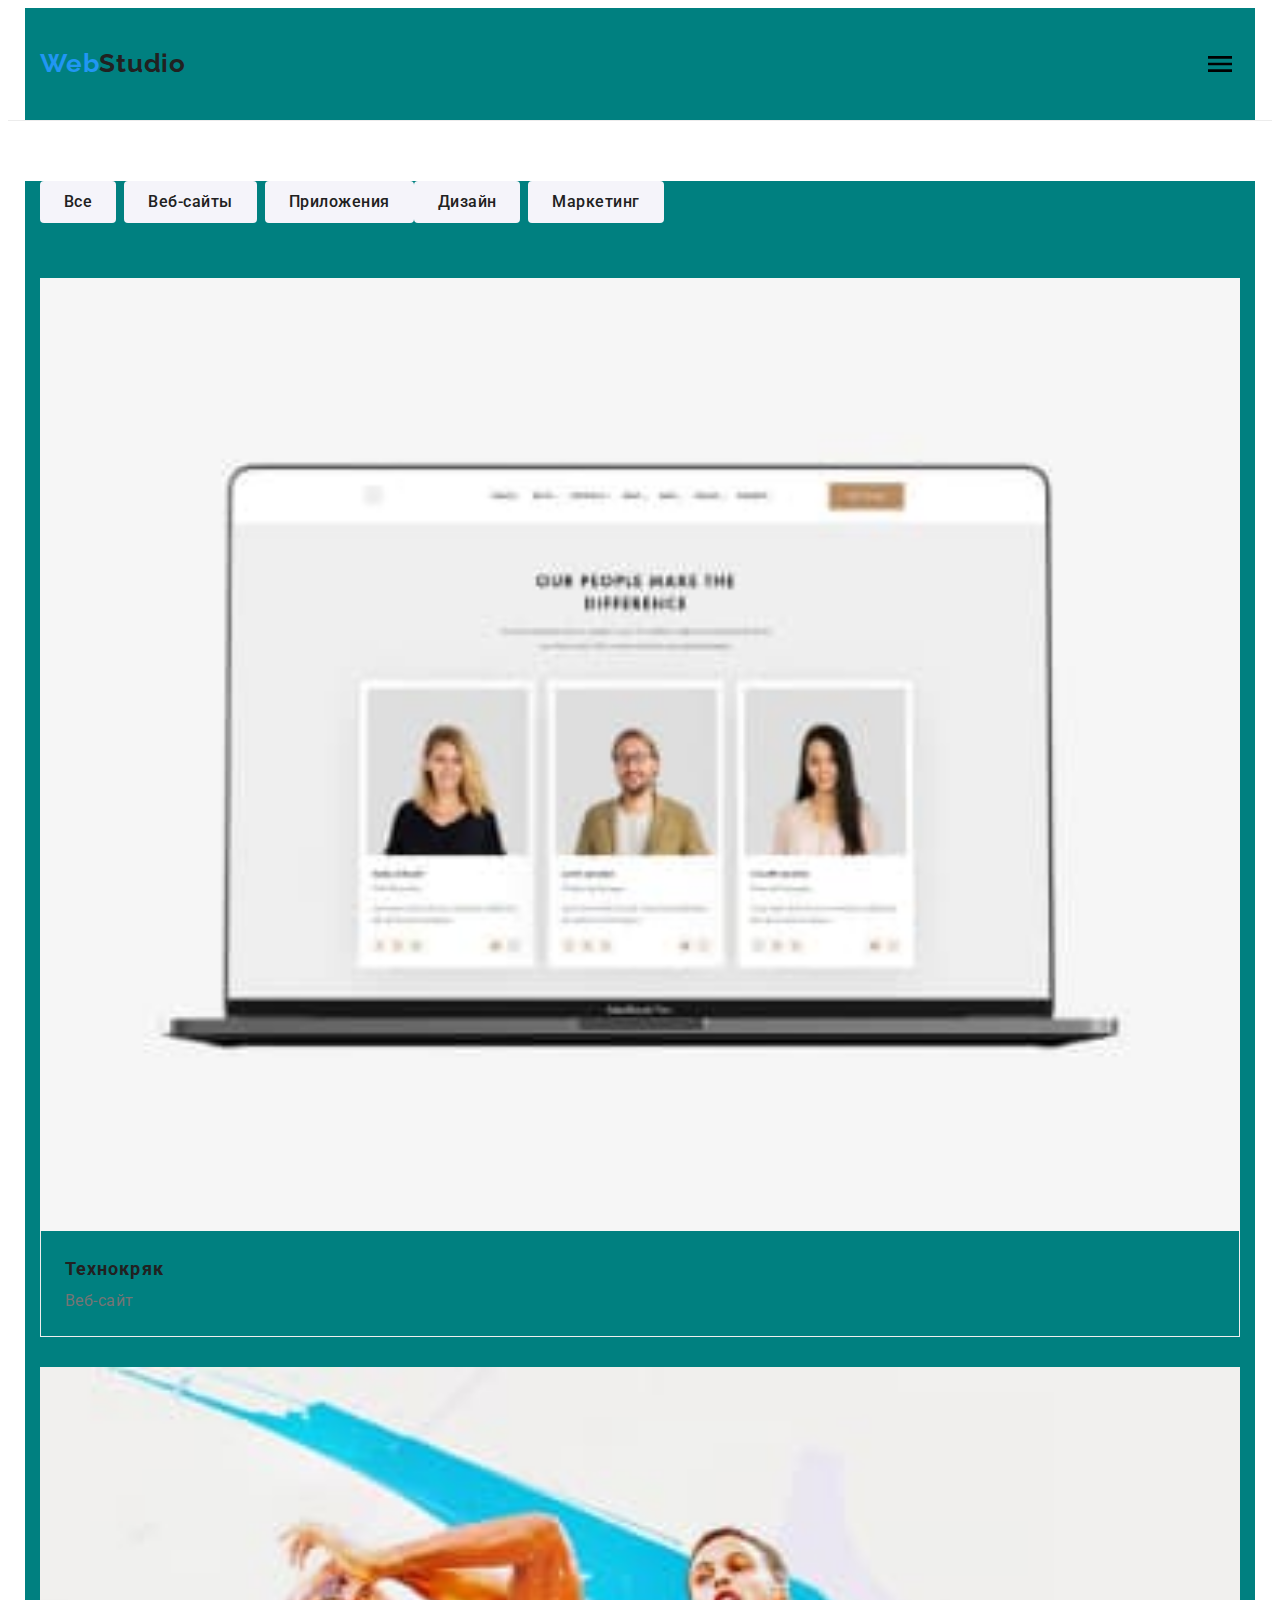
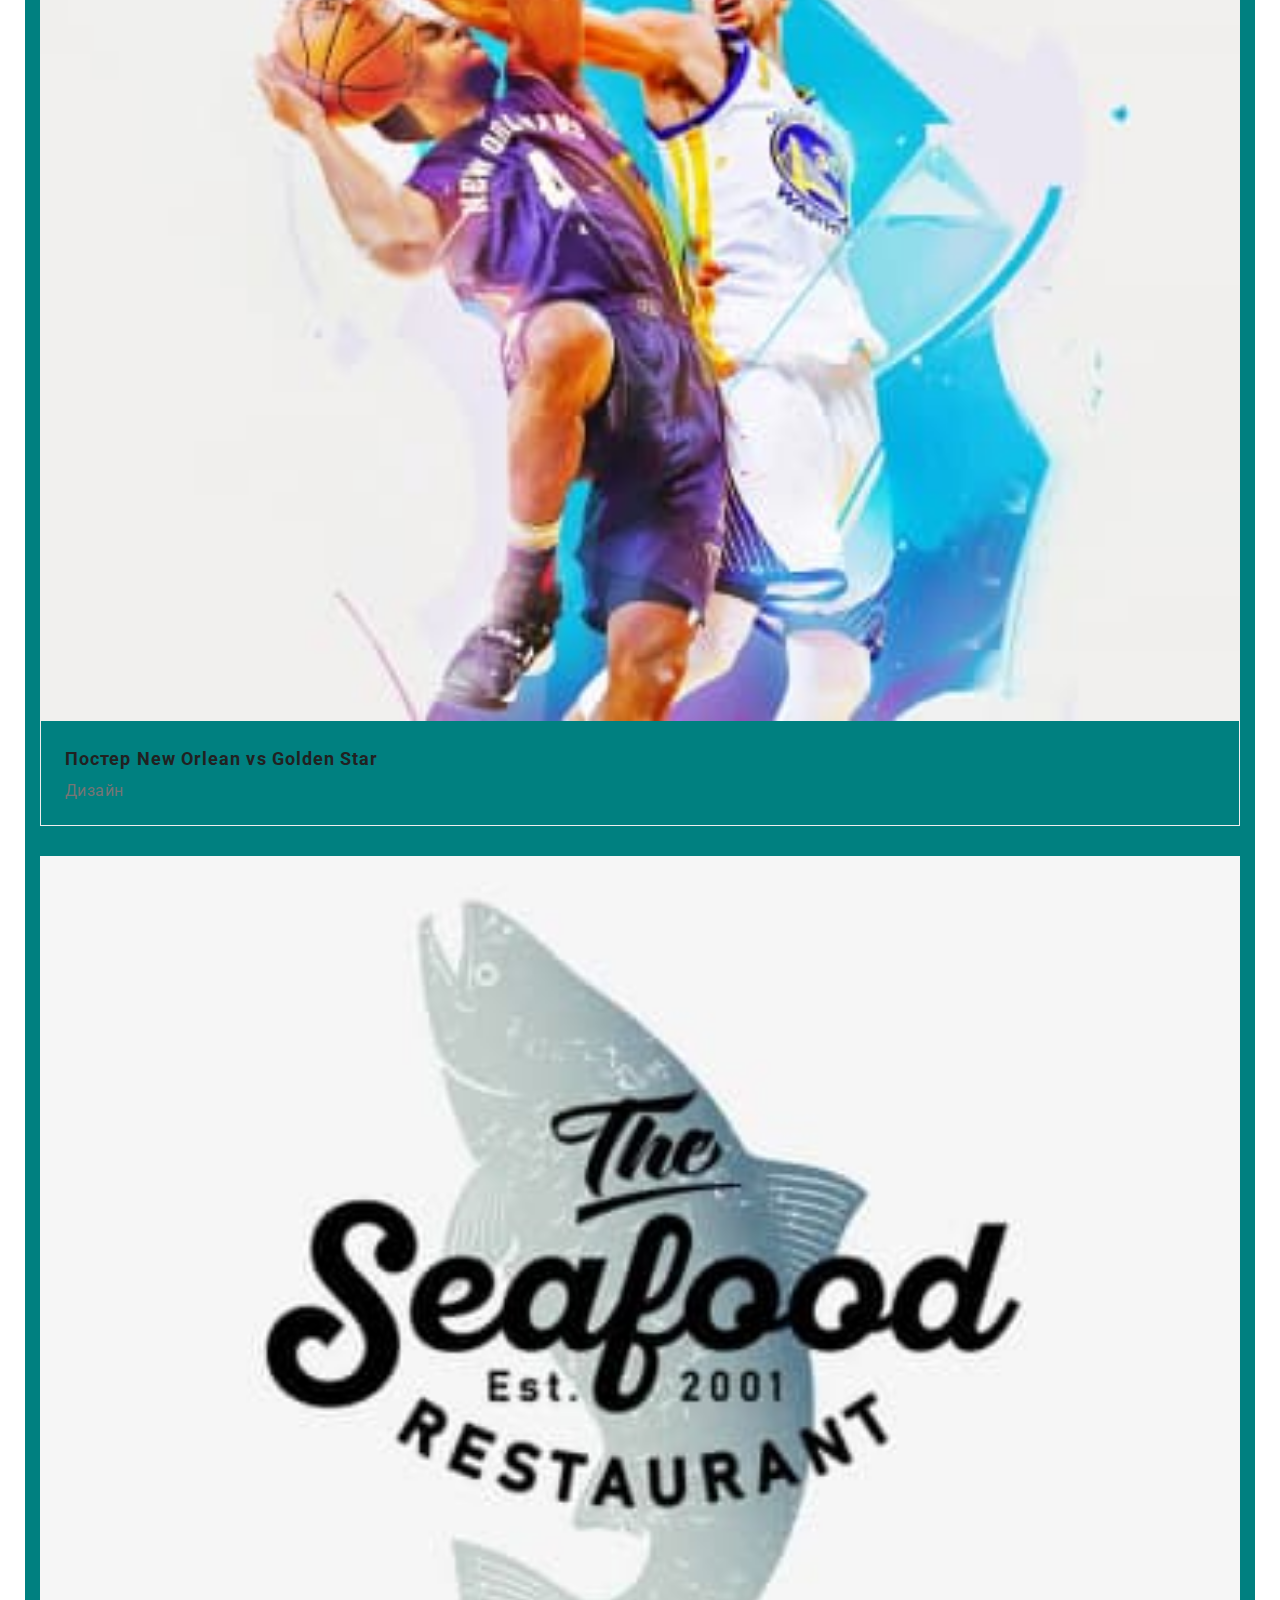
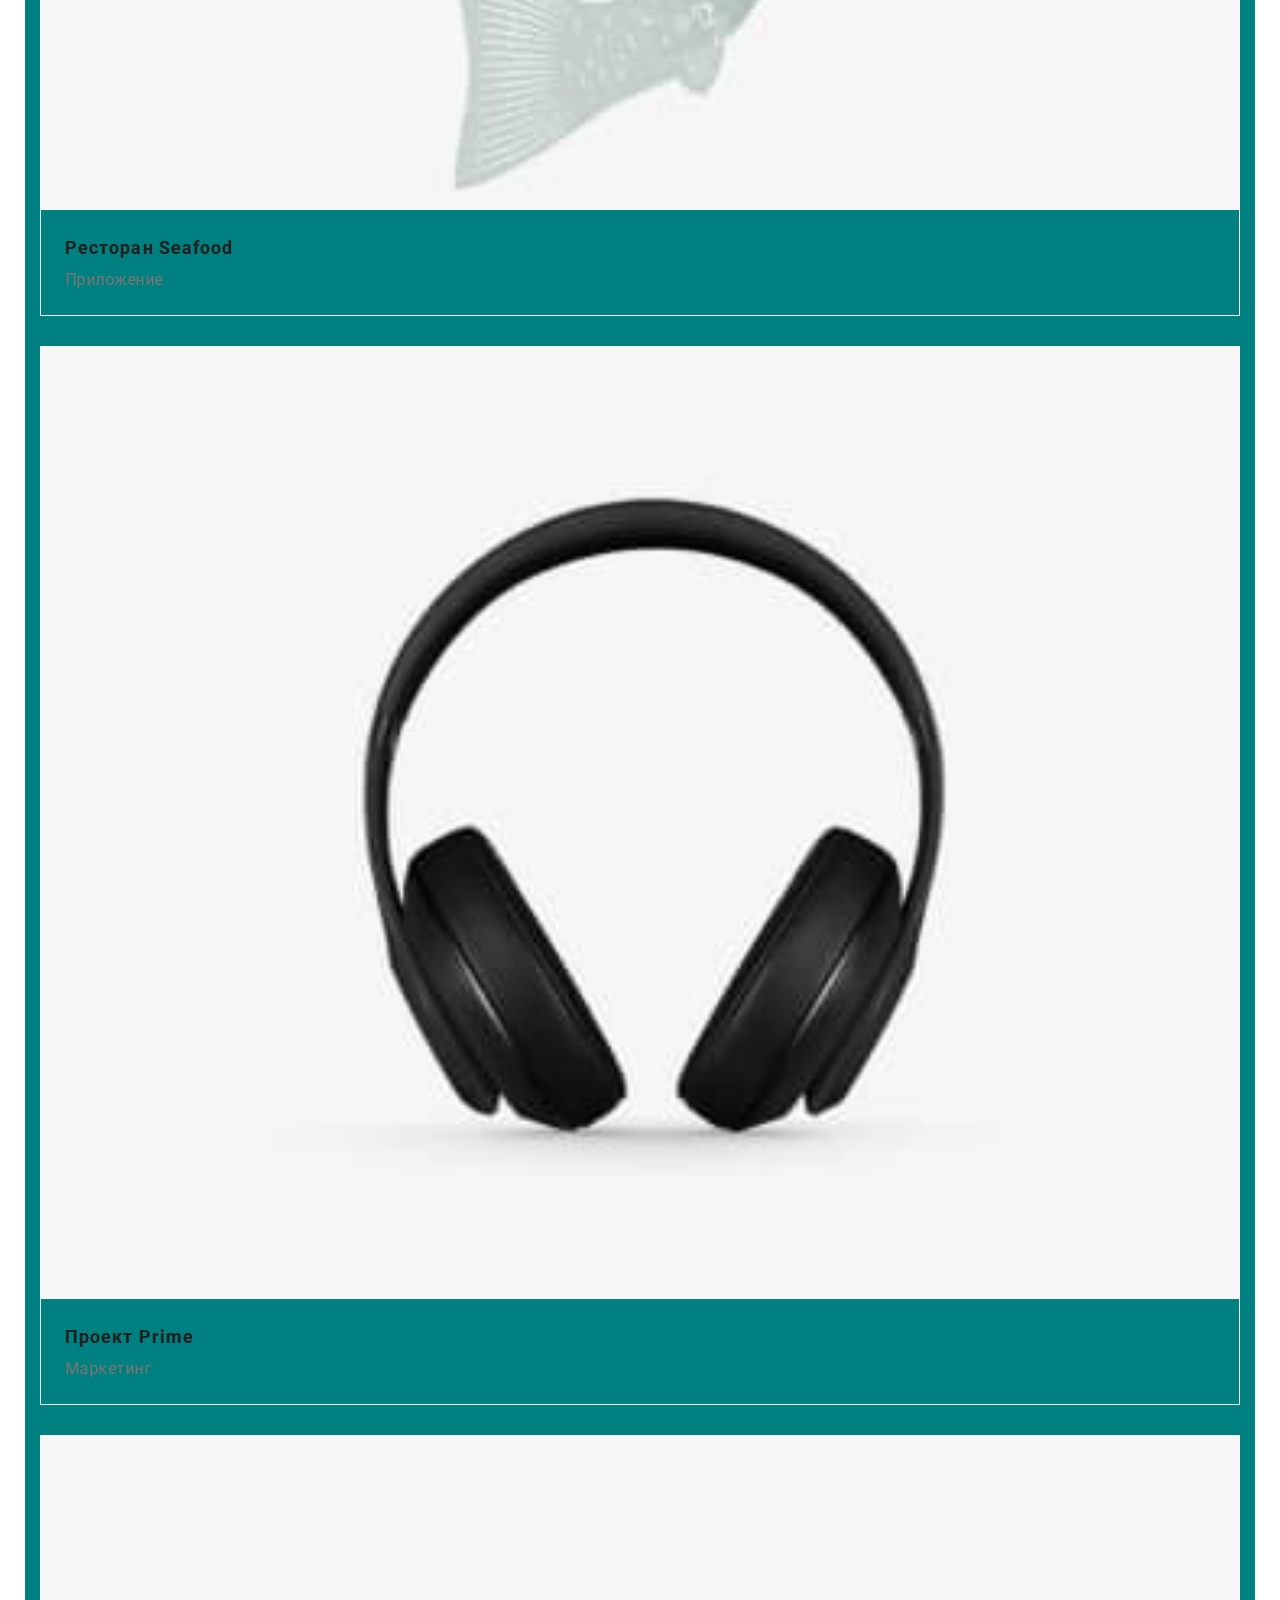
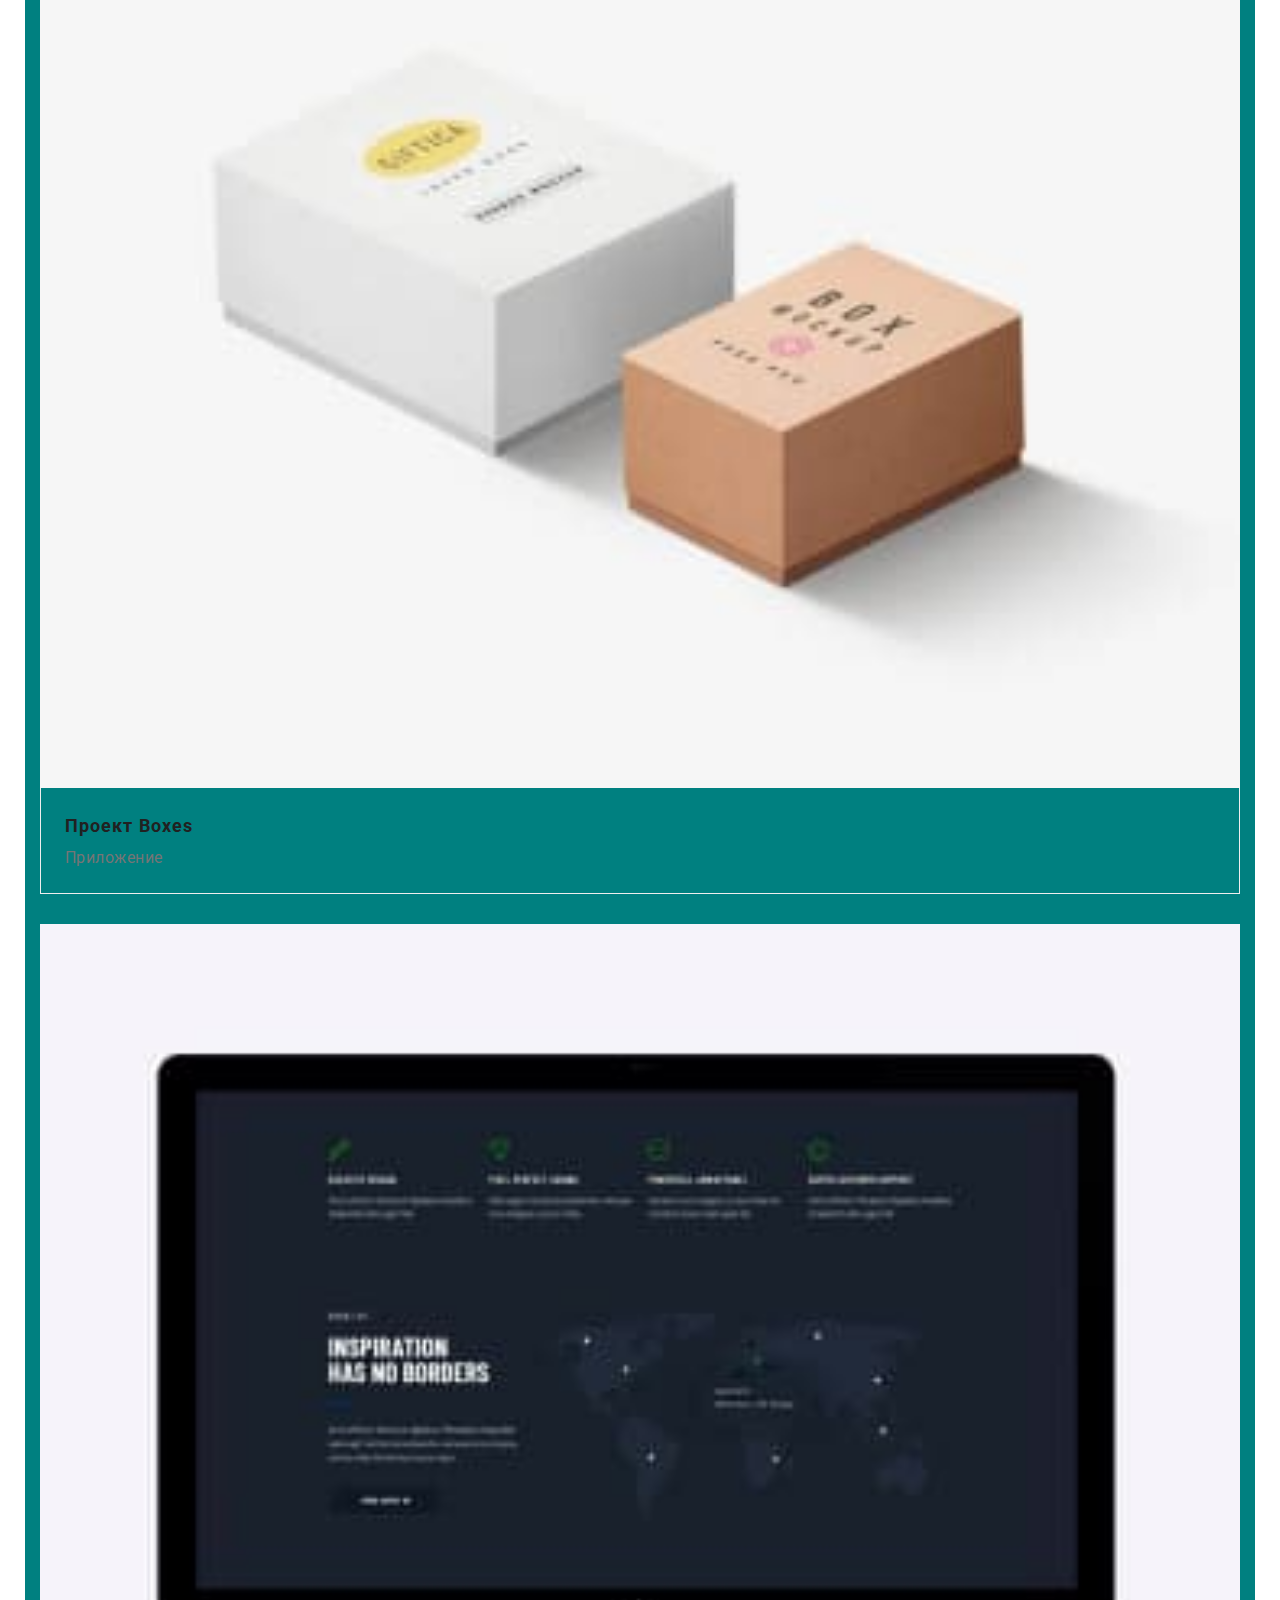
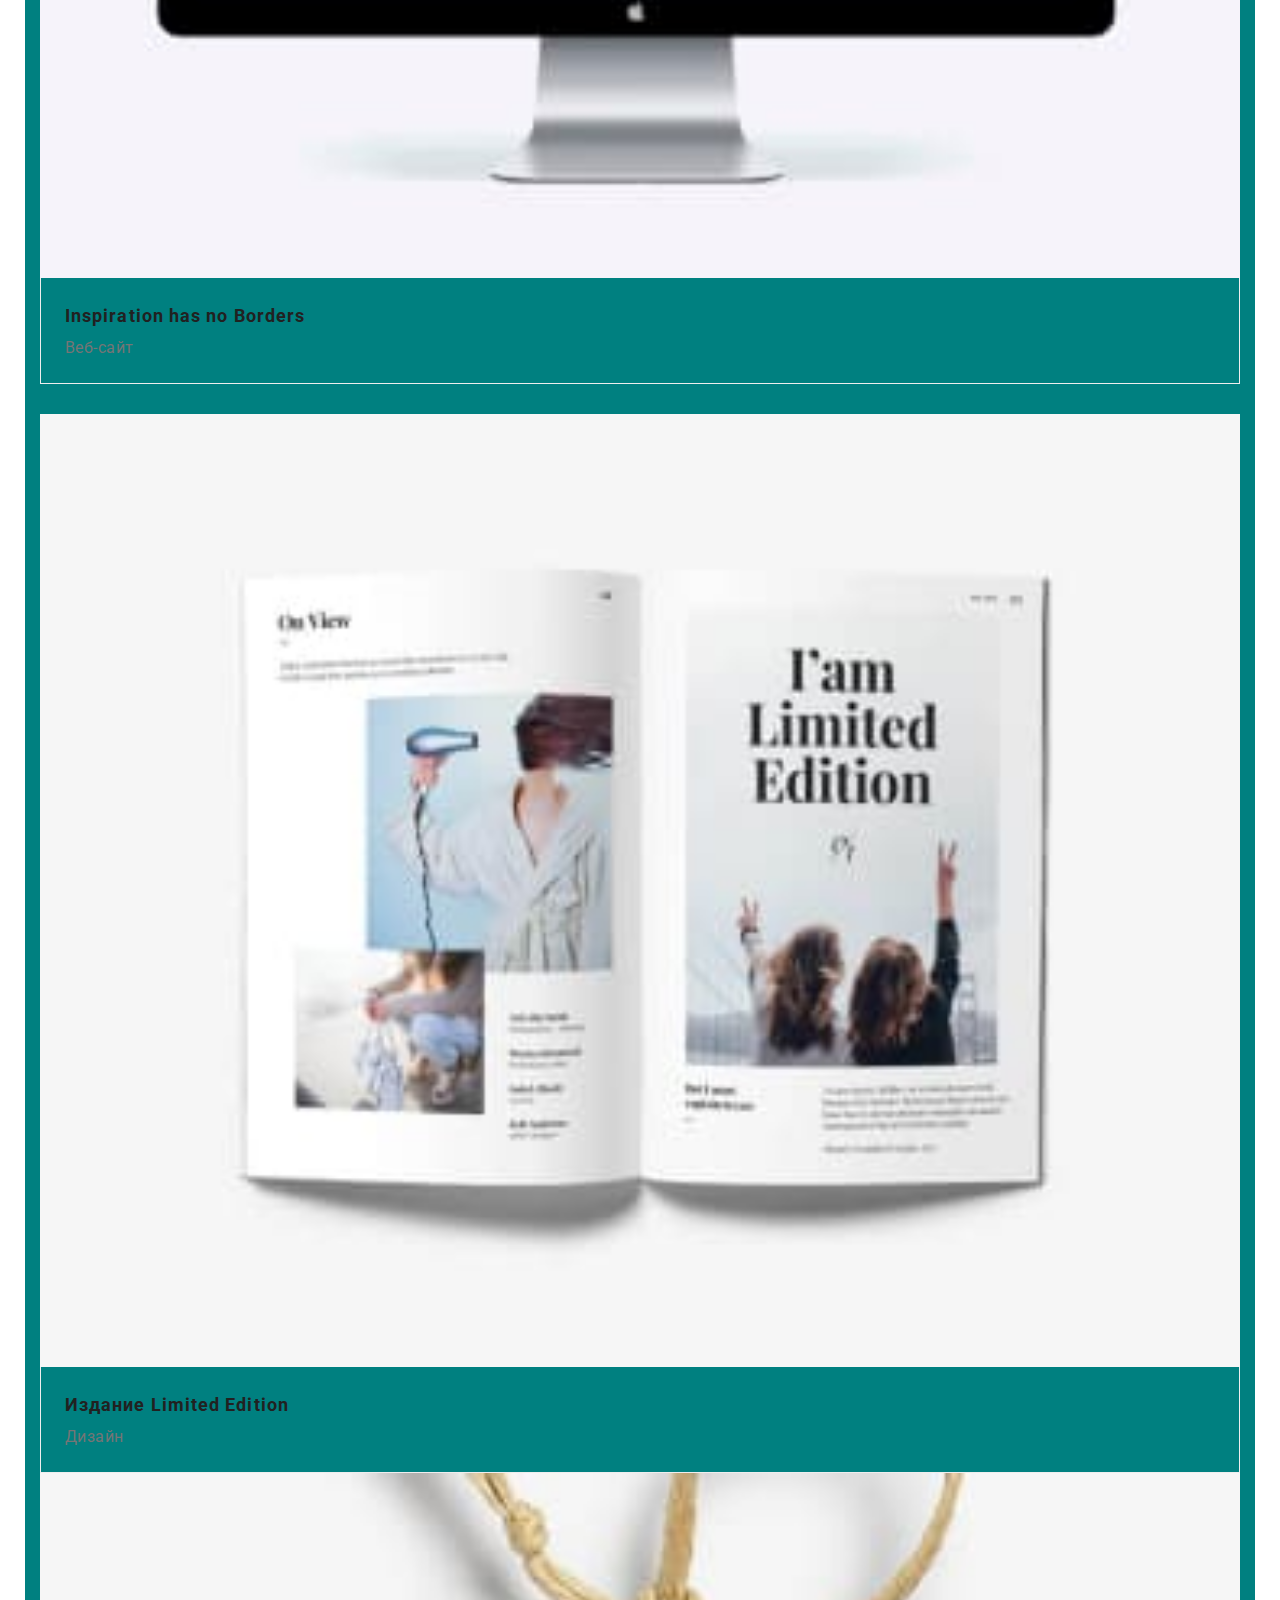
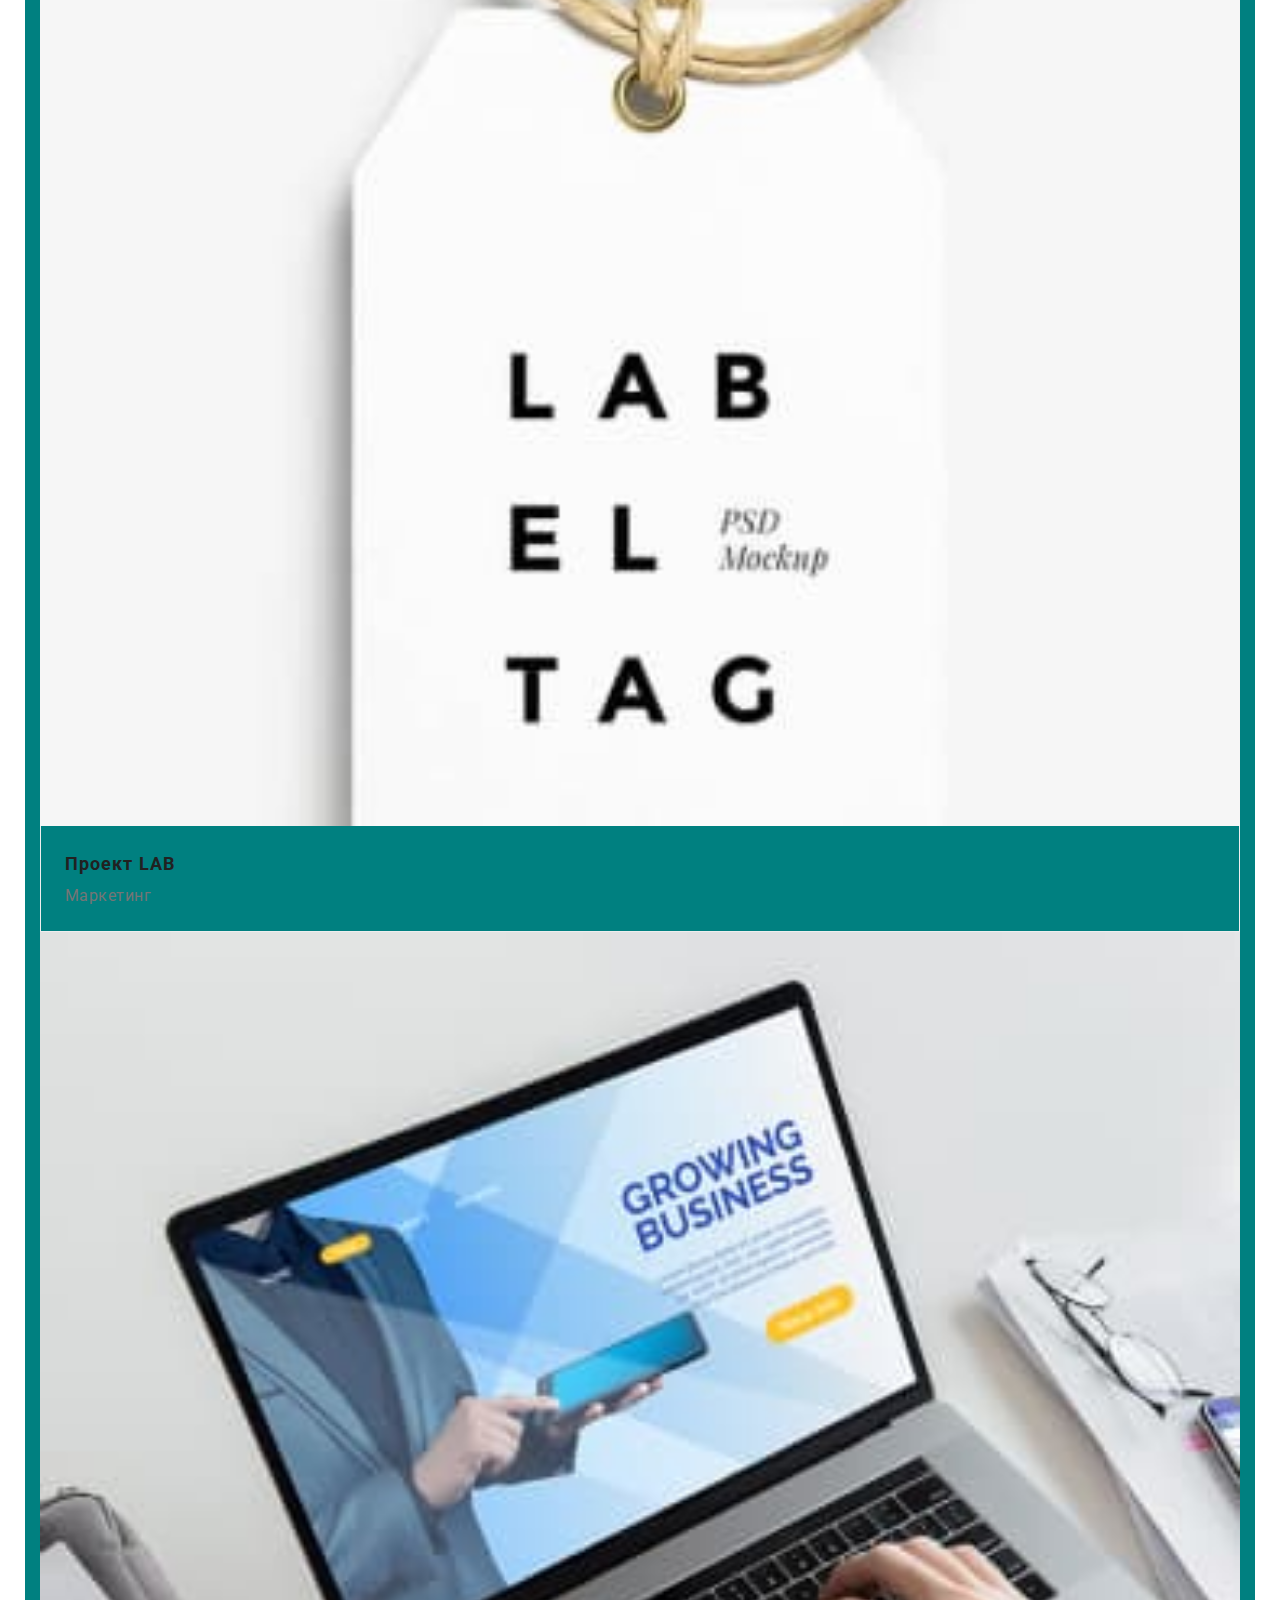
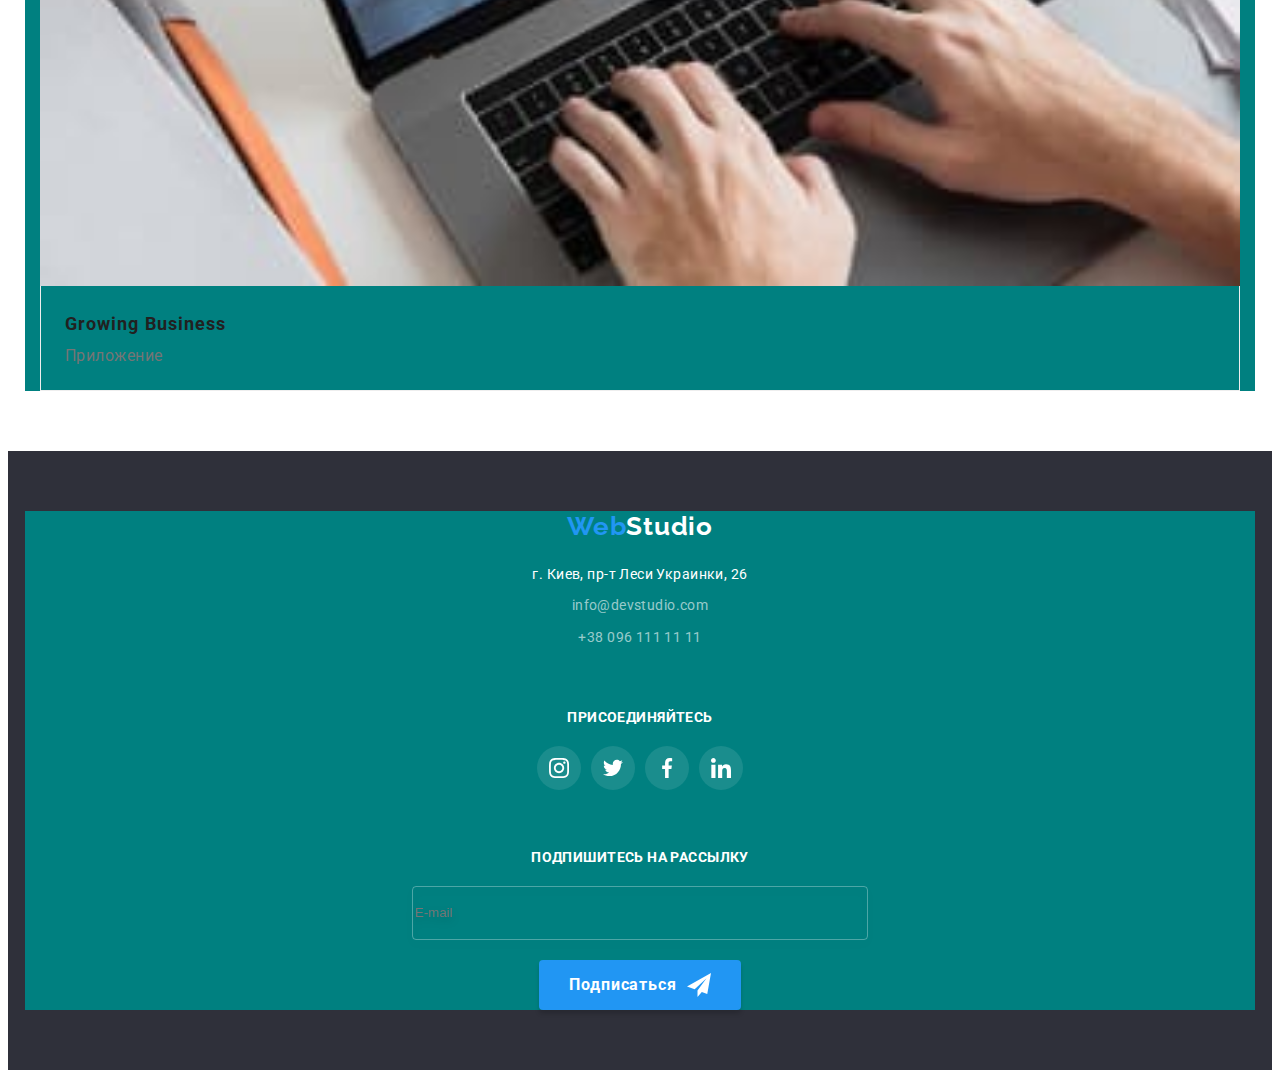
==== portfolio.html @ 85cd60fe "Добавляет поправки к мобильной версии" ====
<!DOCTYPE html>
<html lang="ru">
  <head>
    <meta charset="UTF-8" />
    <meta http-equiv="X-UA-Compatible" content="IE=edge" />
    <meta name="viewport" content="width=device-width, initial-scale=1.0" />
    <title>Портфолио</title>

    <link
      rel="stylesheet"
      href="https://cdnjs.cloudflare.com/ajax/libs/modern-normalize/1.1.0/modern-normalize.min.css"
      integrity="sha512-wpPYUAdjBVSE4KJnH1VR1HeZfpl1ub8YT/NKx4PuQ5NmX2tKuGu6U/JRp5y+Y8XG2tV+wKQpNHVUX03MfMFn9Q=="
      crossorigin="anonymous"
      referrerpolicy="no-referrer"
    />

    <link rel="preconnect" href="https://fonts.googleapis.com" />
    <link rel="preconnect" href="https://fonts.gstatic.com" crossorigin />
    <link
      href="https://fonts.googleapis.com/css2?family=Raleway:wght@700&family=Roboto:wght@400;500;700;900&display=swap"
      rel="stylesheet"
    />

    

    <link rel="stylesheet" href="./css/main.min.css" />
    
  </head>

  <body>
    <!--Шапка страницы-->

    <header class="header">
      <div class="container header__container">
            <a href="" class="logo logo--black"><span class="logo--accent">Web</span>Studio</a>
            <!--Навигация на другие страницы -->
            
            
            <button class="navigation__menu-button" type="button" aria-label="Кнопка меню" aria-expanded="false" data-menu-button>
            
              <svg class="navigation__menu-button-icon" width="24" height="16">
            
                <use class="navigation__icon-cross" href="./images/icon.svg.svg#icon-cross"></use>
                <use class="navigation__icon-menu" href="./images/icon.svg.svg#icon-menu"></use>
              </svg>
            </button>
            
            <div class="mobile-overlay" data-menu>
              <div class="mobile-menu">
                <nav class="mobile-menu__navigation">
            
                  <ul class="site-nav list">
                    <li class="site-nav site-nav__item">
                      <a href="./index.html" class="site-nav__link link %current">Студия</a>
                    </li>
                    <li class="site-nav site-nav__item">
                      <a href="./portfolio.html" class="site-nav__link link">Портфолио</a>
                    </li>
                    <li class="site-nav site-nav__item">
                      <a href="" class="site-nav__link link">Контакты</a>
                    </li>
                  </ul>
            
                </nav>
            
                <div class="mobile-menu__contacts">
                  <ul class="contact-info list">
                    
                    <li class="contact-info__item  contact-info__item--tel">
                      <a href="tel:+380961111111" class="contact-info__link"><svg class="contact-info__icon--tel" width="10"
                          height="16">
                          <use href="./images/icon.svg.svg#icon-smartphone-icon"></use>
                        </svg>+38 096 111 11 11</a>
                    </li>

                    <li class="contact-info__item contact-info__item--mail">
                      <a href="mailto:info@devstudio.com" class="contact-info__link">
                    
                        <svg class="contact-info__icon--mail" width="16" height="12">
                          <use href="./images/icon.svg.svg#icon-envelope-icon"></use>
                        </svg>info@devstudio.com</a>
                    </li>
                    
                  </ul>
                </div>
            
                <div class="mobile-menu__socials">
            
                  <table class="mobile-menu__socials-table">
            
                    <tr class="mobile-menu__socials-table-row">
                      <td class="mobile-menu__socials-table-data"> <a class="mobile-menu__socials-link link" href="" target="_blank"
                          rel="noopener noreferrer">Instagram</a></td>
                      <td class="mobile-menu__socials-table-data"> <a class="mobile-menu__socials-link link" href="" target="_blank"
                          rel="noopener noreferrer">Twitter</a></td>
                      <td class="mobile-menu__socials-table-data"> <a class="mobile-menu__socials-link link" href="" target="_blank"
                          rel="noopener noreferrer">Facebook</a></td>
                      <td class="mobile-menu__socials-table-data"> <a class="mobile-menu__socials-link link" href="" target="_blank"
                          rel="noopener noreferrer">LinkedIn</a></td>
                    </tr>
            
                  </table>
            
            
                </div>
            
              </div>
            </div>

        <!-- <nav class="navigation">
          <a href="" class="logo logo--black"
            ><span class="logo--accent">Web</span>Studio</a
          >
          <!--Навигация на другие страницы -->

          <!-- <ul class="site-nav list">
            <li class="site-nav site-nav__item">
              <a href="./index.html" class="site-nav__link link">Студия</a>
            </li>
            <li class="site-nav site-nav__item">
              <a href="./portfolio.html" class="site-nav__link link current"
                >Портфолио</a
              >
            </li>
            <li class="site-nav site-nav__item">
              <a href="" class="site-nav__link link">Контакты</a>
            </li>
          </ul>
        </nav>

        <div class="contacts">
          <ul class="contact-info list">
            <li class="contact-info__item">
              <a href="mailto:info@devstudio.com" class="contact-info__link"
                ><svg class="contact-info__icon--mail" width="16" height="12">
                  <use
                    href="./images/icon.svg.svg#icon-envelope-icon"
                  ></use></svg
                >info@devstudio.com</a
              >
            </li> -->

            <!-- <li class="contact-info__item">
              <a href="tel:+380961111111" class="contact-info__link"
                ><svg class="contact-info__icon--tel" width="10" height="16">
                  <use
                    href="./images/icon.svg.svg#icon-smartphone-icon"
                  ></use></svg
                >+38 096 111 11 11</a
              >
            </li>
          </ul>
        </div> --> 

      </div>
    </header>

    <!--Уникальный контент страницы-->
    <main class="main">
      <!--Фильтр секции-->

      <section class="section">
        <div class="portfolio__container container">
          <ul class="page-filter list">
            <li class="page-filter__item">
              <button type="button" class="page-filter__button">Все</button>
            </li>
            <li class="page-filter__item">
              <button type="button" class="page-filter__button">
                Веб-сайты
              </button>
            </li>
            <li class="page-filter__item">
              <button type="button" class="page-filter__button">
                Приложения
              </button>
            </li>
            <li class="page-filter__item">
              <button type="button" class="page-filter__button">Дизайн</button>
            </li>
            <li class="page-filter__item">
              <button type="button" class="page-filter__button">
                Маркетинг
              </button>
            </li>
          </ul>

          <!--Заголовок первого уровня будет скрытым и не будет отображаться на странице-->

          <h1 class="hidden">Портфолио работ</h1>

          <ul class="portfolio-project list">
            <li class="portfolio-project__item line">
              <a class="portfolio-project__link">
                <div class="portfolio-project__wrap">
                  <img
                    class="portfolio-project__image"
                    src="./images/laptop-screen.jpg"
                    alt="Фотографии сотрудников крмпании на экране ноутбука."
                    width="370"
                  />

                  <p class="portfolio-project__toptext">
                    Технокряк это современная площадка распространения
                    коронавируса. Компании используют эту платформу для
                    цифрового шпионажа и атак на защищённые сервера конкурентов.
                  </p>
                </div>

                <div class="portfolio-project__description">
                  <h2 class="portfolio-project__title">Технокряк</h2>

                  <p class="portfolio-project__type">Веб-сайт</p>
                </div>
              </a>
            </li>

            <li class="portfolio-project__item">
              <a class="portfolio-project__link">
                <div class="portfolio-project__wrap">
                  <img
                    class="portfolio-project__image"
                    src="./images/basketball-players.jpg"
                    alt="Два парня играют в баскетболл."
                    width="370"
                  />

                  <p class="portfolio-project__toptext">
                    Технокряк это современная площадка распространения
                    коронавируса. Компании используют эту платформу для
                    цифрового шпионажа и атак на защищённые сервера конкурентов.
                  </p>
                </div>

                <div class="portfolio-project__description">
                  <h2 class="portfolio-project__title">
                    Постер New Orlean vs Golden Star
                  </h2>

                  <p class="portfolio-project__type">Дизайн</p>
                </div></a
              >
            </li>

            <li class="portfolio-project__item">
              <a class="portfolio-project__link">
                <div class="portfolio-project__wrap">
                  <img
                    class="portfolio-project__image"
                    src="./images/seafood-label.jpg"
                    alt="Лэйбл ресторана Seafood. "
                    width="370"
                  />

                  <p class="portfolio-project__toptext">
                    Технокряк это современная площадка распространения
                    коронавируса. Компании используют эту платформу для
                    цифрового шпионажа и атак на защищённые сервера конкурентов.
                  </p>
                </div>

                <div class="portfolio-project__description">
                  <h2 class="portfolio-project__title">Ресторан Seafood</h2>

                  <p class="portfolio-project__type">Приложение</p>
                </div>
              </a>
            </li>

            <li class="portfolio-project__item">
              <a class="portfolio-project__link">
                <div class="portfolio-project__wrap">
                  <img
                    class="portfolio-project__image"
                    src="./images/headphones.jpg"
                    alt=" Черные наушники."
                    width="370"
                  />

                  <p class="portfolio-project__toptext">
                    Технокряк это современная площадка распространения
                    коронавируса. Компании используют эту платформу для
                    цифрового шпионажа и атак на защищённые сервера конкурентов.
                  </p>
                </div>

                <div class="portfolio-project__description">
                  <h2 class="portfolio-project__title">Проект Prime</h2>

                  <p class="portfolio-project__type">Маркетинг</p>
                </div>
              </a>
            </li>

            <li class="portfolio-project__item">
              <a class="portfolio-projet__link">
                <div class="portfolio-project__wrap">
                  <img
                    class="portfolio-project__image"
                    src="./images/boxes.jpg"
                    alt="Две маленькие коробки."
                    width="370"
                  />

                  <p class="portfolio-project__toptext">
                    Технокряк это современная площадка распространения
                    коронавируса. Компании используют эту платформу для
                    цифрового шпионажа и атак на защищённые сервера конкурентов.
                  </p>
                </div>

                <div class="portfolio-project__description">
                  <h2 class="portfolio-project__title">Проект Boxes</h2>

                  <p class="portfolio-project__type">Приложение</p>
                </div>
              </a>
            </li>

            <li class="portfolio-project__item">
              <a class="portfolio-project__link">
                <div class="portfolio-project__wrap">
                  <img
                    class="portfolio-project__image"
                    src="./images/computer-screen.jpg"
                    alt="Монитор компьютера."
                    width="370"
                  />

                  <p class="portfolio-project__toptext">
                    Технокряк это современная площадка распространения
                    коронавируса. Компании используют эту платформу для
                    цифрового шпионажа и атак на защищённые сервера конкурентов.
                  </p>
                </div>

                <div class="portfolio-project__description">
                  <h2 class="portfolio-project__title">
                    Inspiration has no Borders
                  </h2>

                  <p class="portfolio-project__type">Веб-сайт</p>
                </div>
              </a>
            </li>

            <li class="portfolio-project__item">
              <a class="portfolio-project__link">
                <div class="portfolio-project__wrap">
                  <img
                    class="portfolio-project__image"
                    src="./images/openmagazine.jpg"
                    alt="Развернутый журнал."
                    width="370"
                  />

                  <p class="portfolio-project__toptext">
                    Технокряк это современная площадка распространения
                    коронавируса. Компании используют эту платформу для
                    цифрового шпионажа и атак на защищённые сервера конкурентов.
                  </p>
                </div>

                <div class="portfolio-project__description">
                  <h2 class="portfolio-project__title">
                    Издание Limited Edition
                  </h2>

                  <p class="portfolio-project__type">Дизайн</p>
                </div>
              </a>
            </li>

            <li class="portfolio-project__item">
              <a class="portfolio-project__link">
                <div class="portfolio-project__wrap">
                  <img
                    class="portfolio-project__image"
                    src="./images/paper-label.jpg"
                    alt="Бумажный лэйбл."
                    width="370"
                  />

                  <p class="portfolio-project__toptext">
                    Технокряк это современная площадка распространения
                    коронавируса. Компании используют эту платформу для
                    цифрового шпионажа и атак на защищённые сервера конкурентов.
                  </p>
                </div>

                <div class="portfolio-project__description">
                  <h2 class="portfolio-project__title">Проект LAB</h2>

                  <p class="portfolio-project__type">Маркетинг</p>
                </div>
              </a>
            </li>

            <li class="portfolio-project__item">
              <a class="portfolio-project__link">
                <div class="portfolio-project__wrap">
                  <img
                    class="portfolio-project__image"
                    src="./images/keyboarding.jpg"
                    alt="Мужчина печатает на ноутбуке."
                    width="370"
                  />

                  <p class="portfolio-project__toptext">
                    Технокряк это современная площадка распространения
                    коронавируса. Компании используют эту платформу для
                    цифрового шпионажа и атак на защищённые сервера конкурентов.
                  </p>
                </div>

                <div class="portfolio-project__description">
                  <h2 class="portfolio-project__title">Growing Business</h2>

                  <p class="portfolio-project__type">Приложение</p>
                </div>
              </a>
            </li>
          </ul>
        </div>
      </section>
    </main>
    <!--Футер-->

    <footer class="footer footer__section section">
      <div class="footer__container--contacts container">
        <div class="footer__container--logo">
          <a href="" class="logo logo--white"
            ><span class="logo--accent">Web</span>Studio</a
          >

          <address class="footer__container--address">
            <ul class="footer__list list">
              <li class="footer__item">
                <a href="" class="footer__link--white link"
                  >г. Киев, пр-т Леси Украинки, 26</a
                >
              </li>
              <li class="footer__item">
                <a href="mailto:info@devstudio.com" class="footer__link link"
                  >info@devstudio.com</a
                >
              </li>
              <li class="footer__item">
                <a href="tel:+380961111111" class="footer__link link"
                  >+38 096 111 11 11</a
                >
              </li>
            </ul>
          </address>
        </div>

        <div class="footer__container--socials">
          <h3 class="footer__title--join">Присоединяйтесь</h3>

          <ul class="footer__list--socials list">
            <li class="footer__item--socials">
              <a class="footer__link--socials"
                ><svg class="footer__icon--socials" width="20" height="20">
                  <use href="./images/icon.svg.svg#icon-instagram"></use></svg
              ></a>
            </li>
            <li class="footer__item--socials">
              <a class="footer__link--socials"
                ><svg class="footer__icon--socials" width="20" height="20">
                  <use href="./images/icon.svg.svg#icon-twitter"></use></svg
              ></a>
            </li>
            <li class="footer__item--socials">
              <a class="footer__link--socials"
                ><svg class="footer__icon--socials" width="20" height="20">
                  <use href="./images/icon.svg.svg#icon-facebook"></use></svg
              ></a>
            </li>
            <li class="footer__item--socials">
              <a class="footer__link--socials"
                ><svg class="footer__icon--socials" width="20" height="20">
                  <use href="./images/icon.svg.svg#icon-linkedin"></use></svg
              ></a>
            </li>
          </ul>
        </div>

        <form class="footer__form--subscribe">
          <p class="footer__title--subscribe">Подпишитесь на рассылку</p>

          <div class="footer__container--subscribe">
            <input
              class="footer__input--subscribe"
              type="email"
              name="user_email"
              placeholder="E-mail"
            />

            <button class="button footer__button" type="submit">
              <span>Подписаться</span
              ><svg class="footer__icon-send" width="24px" height="24px">
                <use href="./images/icon.svg.svg#icon-send"></use>
              </svg>
            </button>
          </div>
        </form>
      </div>
    </footer>

    <script src="./js/mobile-menu.js"></script>

  </body>
</html>
---- css/main.min.css ----
:root{--primary-text-color: #757575;--main-background-color: #ffffff;--secondary-white-background: #e5e5e5;--tertiary-white-background: #f5f4fa;--title-text-color: #212121;--accent-color: #2196f3;--dark-background: #2f303a;--secondary-text-color: rgba(255, 255, 255, 0.6)}p,h1,h2,h3,h4,h5,h6{margin:0}ul{margin:0;padding:0}img{display:block;width:100%;max-width:100%;height:auto}.header{background-color:var(--main-background-color);border-bottom:1px solid #ececec}.header__container{display:flex;padding:16px 15px;justify-content:space-between;align-items:center}.hero{background-color:var(--dark-background);text-align:center;max-width:480px;height:400px;padding:118px 60px;background-image:linear-gradient(to right, rgba(47,48,58,0.4), rgba(47,48,58,0.4)),url(../../images/mobile-header-image.jpg);background-repeat:no-repeat;background-position:center;background-size:cover}.hero__title{color:var(--main-background-color);text-transform:uppercase;margin-bottom:30px;font-weight:900;font-size:26px;line-height:42px;letter-spacing:0.06em}.list{list-style-type:none}.link{text-decoration:none}.hidden{display:none}.current::after{content:"";width:100%;background-color:var(--accent-color);height:4px;position:absolute;left:0;bottom:0;border-radius:2px}.container{width:100%}@media screen and (min-width: 768px){.container{width:768px;background-color:teal}}@media screen and (min-width: 1200px){.container{width:1200px;padding-left:15px;padding-right:15px;margin:0 auto}}.section{padding:60px 15px}.section-title{color:var(--title-text-color);font-weight:700;font-size:28px;line-height:1.17;letter-spacing:0.03em;margin-bottom:30px}@media screen and (min-width: 1200px){.section-title{font-size:36px;line-height:1.16}}.button{font-family:inherit;color:var(--main-background-color);background-color:var(--accent-color);font-weight:700;font-size:16px;line-height:1.8;letter-spacing:0.06em;cursor:pointer;border-radius:4px;padding:10px 32px;min-width:200px;height:50px}.modal__checkbox--visually-hidden{position:absolute;white-space:nowrap;width:1px;height:1px;overflow:hidden;border:0;padding:0;clip:rect(0 0 0 0);clip-path:inset(50%);margin:-1px}.modal{min-height:609px;width:100%;background-color:var(--main-background-color);box-shadow:0px 1px 3px rgba(0,0,0,0.12),0px 1px 1px rgba(0,0,0,0.14),0px 2px 1px rgba(0,0,0,0.2);border-radius:4px;top:50%;left:50%;transform:translate(-50%, -50%) scale(1);transition:transform 500ms;position:absolute;padding:40px}@media screen and (min-width: 768px){.modal{width:450px}}@media screen and (min-width: 1200px){.modal{width:528px;min-height:581px}}.modal__close-button{width:30px;height:30px;border-radius:50%;background:#ffffff;border:1px solid rgba(0,0,0,0.1);position:absolute;top:8px;right:8px;padding:0;cursor:pointer}.modal__close-icon{width:18px;height:18px;fill:#000000;transition-property:fill}.modal__close-button .modal__close-icon:hover,.modal__close-button .modal__close-icon:focus{fill:var(--accent-color)}textarea{resize:none;color:var(--primary-text-color);width:100%;height:120px;border:1px solid rgba(33,33,33,0.2);border-radius:4px;padding:12px 16px;font-weight:400;font-size:12px;line-height:1.16;letter-spacing:.01em}.modal__form-title{text-align:center;color:var(--title-text-color);margin-bottom:12px;font-weight:700;font-size:20px;line-height:1.15;letter-spacing:.03em}.modal__form-label{color:var(--primary-text-color);margin-bottom:4px;display:block;font-weight:400;font-size:12px;line-height:1.16;letter-spacing:.01em}.modal__agreement{color:var(--primary-text-color);font-weight:400;font-size:14px;line-height:1.7;letter-spacing:.03em}.modal__agreement .modal__check{width:16px;height:15px;border:2px solid black;border-radius:2px}.modal__check-icon{fill:transparent}.modal__checkbox:checked+.modal__agreement svg{fill:var(--main-background-color)}.modal__checkbox:checked+.modal__agreement .modal__check{background-color:var(--accent-color);border:none}.modal__submit-btn{font-family:inherit;color:var(--main-background-color);background-color:var(--accent-color);cursor:pointer;border-radius:4px;padding:10px 55px;width:200px;height:50px;box-shadow:0px 4px 4px rgba(0,0,0,0.15);border-radius:4px;border-color:transparent;margin-top:30px;font-weight:700;font-size:16px;line-height:1.8;letter-spacing:.06em}.modal__form-input{width:100%;height:40px;border:1px solid rgba(33,33,33,0.2);border-radius:4px;padding-left:40px;cursor:pointer;outline:none;transition-property:border-color}.modal__form-input:hover,.modal__form-input:focus{border-color:var(--accent-color)}.modal__form-input:focus+.modal__decoration-icon{fill:var(--accent-color)}.modal__term-link{color:var(--accent-color)}.modal__form-field.modal__form-field--feedback{margin-bottom:20px}.modal__form-field{position:relative;margin-bottom:10px}.modal__decoration-icon{position:absolute;top:29px;left:12px}.modal__bottom-form{flex-wrap:wrap}.modal__check{margin-right:7px}.logo{font-family:Raleway, serif;text-decoration:none;font-weight:700;font-size:24px;line-height:1.16;letter-spacing:.03em}@media screen and (min-width: 1200px){.logo{font-weight:700;font-size:26px;line-height:1.2;letter-spacing:.03em}}.logo--black{color:var(--title-text-color);display:inline-block}@media screen and (min-width: 1200px){.logo--black{padding-top:24px;padding-bottom:25px;margin-right:93px}}.logo--white{color:var(--main-background-color);display:inline-block;margin-bottom:20px}.logo--accent{color:var(--accent-color)}.contact-info{font-weight:500;font-size:34px;line-height:40px;letter-spacing:0.02em}.contact-info__icon--mail,.contact-info__icon--tel{fill:var(--primary-text-color);margin-right:10px;transition-property:fill;display:none}.contact-info__item--tel{font-weight:500;font-size:34px;line-height:1.17;letter-spacing:0.02em}.contact-info__item--mail{font-weight:500;font-size:24px;line-height:1.16;letter-spacing:0.02em}.contact-info__link{color:var(--primary-text-color);text-decoration-line:none;transition-property:color}.contact-info__link:hover,.contact-info__link:focus{color:var(--accent-color)}.contact-info__link:hover .contact-info__icon--mail,.contact-info__link:focus .contact-info__icon--mail{fill:var(--accent-color)}.contact-info__link:hover .contact-info__icon--tel,.contact-info__link:focus .contact-info__icon--tel{fill:var(--accent-color)}.site-nav{color:var(--title-text-color);text-decoration:none;transition-property:color;font-weight:500;font-size:40px;line-height:1.17;letter-spacing:.02em}@media screen and (min-width: 1200px){.site-nav{display:flex;font-weight:500;font-size:14px;line-height:1.14;letter-spacing:.02em}}.site-nav__link{color:var(--title-text-color)}.navigation{display:flex;align-items:center}.site-nav .site-nav__link:hover,.site-nav .site-nav__link:focus{color:var(--accent-color)}.site-nav .site-nav__link.current{color:var(--accent-color);position:relative}.navigation__icon-menu{opacity:1;fill:black}.navigation__menu-button.is-active .navigation__icon-menu{opacity:0}.navigation__menu-button.is-active .navigation__icon-cross{opacity:1}.navigation__icon-cross{opacity:0;fill:black}.page-filter{display:flex;flex-wrap:wrap;margin-bottom:40px}.page-filter__item+.page-filter__item{margin-left:8px;margin-bottom:15px}.page-filter__item:nth-child(4){margin-left:0}.page-filter__item:nth-child(n+4){margin-bottom:0}.page-filter__button{font-family:inherit;color:var(--title-text-color);border-radius:4px;padding:6px 22px;background-color:var(--tertiary-white-background);border-color:transparent;cursor:pointer;transition-property:background-color, color, box-shadow;font-weight:500;font-size:16px;line-height:1.6;letter-spacing:.03em}.page-filter__button:hover,.page-filter__button:focus{color:var(--main-background-color);background-color:var(--accent-color);box-shadow:0px 3px 1px rgba(0,0,0,0.1),0px 1px 2px rgba(0,0,0,0.08),0px 2px 2px rgba(0,0,0,0.12)}body{font-family:Roboto, sans-serif;color:var(--primary-text-color)}.main{background-color:var(--main-background-color)}.backdrop{width:100vw;height:100vh;background-color:rgba(0,0,0,0.2);position:fixed;top:0;transition:opacity 500ms, visibility 500ms}.backdrop--is-hidden{opacity:0;visibility:hidden;pointer-events:none}.backdrop--is-hidden .modal{transform:scale(0.7)}.features__list{display:flex;flex-direction:column;align-items:center;justify-content:center}.features__title{color:var(--title-text-color);text-transform:uppercase;margin-bottom:10px;font-weight:700;font-size:14px;line-height:1.14;letter-spacing:.03em;text-align:center}.features__description{color:var(--primary-text-color);font-size:14px;line-height:1.7;letter-spacing:.03em;margin-bottom:30px}.features__item{width:450px;display:flex;flex-direction:column;align-content:center}.features__title--hidden{display:none}.features__thumb{width:450px;height:120px;border-radius:4px;background-color:var(--tertiary-white-background);margin-bottom:30px}.features{padding-left:15px;padding-right:15px}.footer__button{box-shadow:0px 4px 4px rgba(0,0,0,0.15);border-color:transparent;padding:10px 28px}.footer__form--subscribe{width:570px}.footer__input--subscribe{width:450px;height:50px;background-color:transparent;border:1px solid rgba(255,255,255,0.3);filter:drop-shadow(0px 4px 4px rgba(0,0,0,0.15));border-radius:4px;margin-bottom:20px}.footer__container--logo{display:flex;flex-direction:column;justify-content:center;align-items:center}.footer__container--subscribe{display:flex;flex-direction:column;justify-content:center;align-items:center}.footer__icon-send{margin-left:10px}.footer__title--subscribe{text-transform:uppercase;text-align:center;color:var(--main-background-color);margin-bottom:20px;font-weight:700;font-size:14px;line-height:1.14;letter-spacing:.03em}.footer-input{color:var(--main-background-color)}.footer__link--white{color:var(--main-background-color);transition-property:color}.footer__link--white:hover,.footer__link--white:focus{color:var(--accent-color)}.footer__link{color:var(--secondary-text-color);transition-property:color}.footer__link:hover,.footer__link:focus{color:var(--accent-color)}.footer__list .footer__item+.footer__item{margin-top:8px}.footer__item{font-style:normal;font-weight:400;font-size:14px;line-height:1.7;letter-spacing:.03em}.footer__list--socials{display:flex;justify-content:center}.footer__link--socials{width:44px;height:44px;background-color:rgba(255,255,255,0.1);border-radius:50%;cursor:pointer;transition-property:background-color}.footer__link--socials:hover,.footer__link--socials:hover{background-color:var(--accent-color)}.footer__item--socials+.footer__item--socials{margin-left:10px}.footer__icon--socials{fill:var(--main-background-color)}.footer__container--socials{display:flex;justify-content:center;align-items:center;flex-direction:column;margin-bottom:60px}.footer__title--join{margin-bottom:20px;text-transform:uppercase;color:var(--main-background-color);font-weight:700;font-size:14px;line-height:1.14;letter-spacing:.03em}.footer__container--contacts{display:flex;flex-direction:column;justify-content:center;align-items:center}.footer{background-color:var(--dark-background)}.logo-link-footer{color:var(--main-background-color);text-decoration-line:none}.footer__list{display:flex;flex-direction:column;justify-content:center;align-items:center}.footer__container--logo{display:flex;flex-direction:column;justify-content:center;align-items:center}.footer__container--address{margin-bottom:60px}.clients__link{width:210px;height:92px;background-color:var(--main-background-color);border-radius:4px;border:1px solid #afb1b8;cursor:pointer;transition-property:border-color}.clients__link:hover,.clients__link:focus{border-color:var(--accent-color)}.clients__link:hover .clients__icon,.clients__link:focus .clients__icon{fill:var(--accent-color)}.clients__list{display:flex;flex-wrap:wrap}.clients__icon{fill:#afb1b8;transition-property:fill}.clients{text-align:center}.clients__item{margin-bottom:30px;margin-right:30px}.clients__item:nth-child(2n){margin-right:0}.clients__item:nth-child(n+5){margin-bottom:0}.work{background-color:var(--main-background-color);padding-top:0;text-align:center;display:none}.work__list{display:flex}.work__item{margin-right:30px;position:relative}.work__item:nth-child(3n){margin-right:0}.work__img,.teamplayers__img,.portfolio-project__image{width:100%;height:auto}.work__toptext-container{width:370px;height:70px;position:absolute;bottom:0;background-color:rgba(47,48,58,0.8)}.work__toptext{text-transform:uppercase;color:var(--main-background-color);font-weight:700;font-size:14px;line-height:1.14;letter-spacing:.03em}.teamplayers__item{border-radius:0px 0px 4px 4px;background:#ffffff;box-shadow:0px 1px 3px rgba(0,0,0,0.12),0px 1px 1px rgba(0,0,0,0.14),0px 2px 1px rgba(0,0,0,0.2);margin-bottom:30px}.teamplayers__item:nth-child(4n){margin-bottom:30px}.teamplayers{background-color:var(--tertiary-white-background);text-align:center}.teamplayers__link--socials{width:44px;height:44px;background-color:var(--main-background-color);border-radius:50%;transition-property:background-color}.teamplayers__link--socials:hover,.teamplayers__link--socials:focus{background-color:var(--accent-color);cursor:pointer}.teamplayers__link--socials:hover:hover .teamplayers__icon--socials,.teamplayers__link--socials:hover:focus .teamplayers__icon--socials,.teamplayers__link--socials:focus:hover .teamplayers__icon--socials,.teamplayers__link--socials:focus:focus .teamplayers__icon--socials{fill:var(--main-background-color)}.teamplayers__list--socials{display:flex;justify-content:center}.teamplayers__icon--socials{fill:#afb1b8;transition-property:fill}.teamplayers__profile{padding-top:30px;padding-bottom:24px}@media screen and (min-width: 1200px){.teamplayers__list{display:flex}}.teamplayers__name{color:var(--title-text-color);margin-bottom:10px;font-weight:500;font-size:16px;line-height:1.18;letter-spacing:.03em}.teamplayers__position{color:var(--primary-text-color);margin-bottom:16px;font-size:16px;line-height:1.18;letter-spacing:.03em}.portfolio-project{display:flex;flex-direction:column}.portfolio-project__description{padding:20px 24px;border-bottom:1px solid #eeeeee;border-left:1px solid #eeeeee;border-right:1px solid #eeeeee}.portfolio-project__link{display:block;cursor:pointer;transition-property:box-shadow}.portfolio-project__link:hover{box-shadow:0px 1px 1px rgba(0,0,0,0.12),0px 4px 4px rgba(0,0,0,0.06),1px 4px 6px rgba(0,0,0,0.16)}.portfolio-project__item{margin-bottom:30px}.portfolio-project__item:nth-child(3n){margin-right:0}.portfolio-project__item:nth-child(n+7){margin-bottom:0}.portfolio-project__title{color:var(--title-text-color);font-weight:700;font-size:18px;line-height:2;letter-spacing:.06em}.portfolio-project__type{color:var(--primary-text-color);font-size:16px;line-height:1.8;letter-spacing:.03em}.portfolio-project__wrap{position:relative;overflow:hidden}.portfolio-project__toptext{position:absolute;top:0;left:0;background-color:rgba(33,150,243,0.9);color:var(--main-background-color);padding:63px 24px;height:100%;transform:translateY(101%);transition:transform 250ms linear;font-weight:400;font-size:18px;line-height:1.55;letter-spacing:.03em}.portfolio-project__link:hover .portfolio-project__toptext{transform:translateY(0)}.modal__close-icon,.modal__form-input,.contact-info__icon--mail,.contact-info__icon--tel,.contact-info__link,.site-nav,.page-filter__button,.footer__link--white,.footer__link,.footer__link--socials,.clients__link,.clients__icon,.teamplayers__link--socials,.teamplayers__icon--socials,.portfolio-project__link{transition-duration:250ms;transition-timing-function:cubic-bezier(0.4, 0, 0.2, 1)}.modal__close-button,.modal__agreement,.modal__bottom-form,.modal__check,.features__thumb,.footer__button,.footer__link--socials,.clients__link,.work__toptext-container,.teamplayers__link--socials{justify-content:center;align-items:center;display:flex}.navigation__menu-button{display:block;width:40px;height:40px;background-color:transparent;border:transparent;outline:transparent;position:relative;z-index:99;cursor:pointer;padding:12px 8px}.mobile-overlay{width:100vw;min-height:100vh;position:fixed;left:0;top:0;background-color:white;z-index:10;transform:translateX(100%);transition:transform;visibility:hidden;pointer-events:none;padding-left:40px;padding-top:48px;padding-bottom:48px}.mobile-menu{width:100%;height:100%;background-color:white}.mobile-overlay.is-open{transform:translateX(0);visibility:visible;pointer-events:initial}.mobile-menu__navigation{font-weight:500;font-size:40px;line-height:47px;letter-spacing:0.02em;padding-bottom:302px}.mobile-menu__socials-link{font-family:Roboto,sans-serif;font-style:normal;font-weight:500;font-size:18px;line-height:1.2;letter-spacing:0.02em;color:var(--accent-color)}.mobile-menu__socials-table-data+.mobile-menu__socials-table-data{border-left:1px solid rgba(33,33,33,0.2)}.mobile-menu__contacts{margin-bottom:64px}
/*# sourceMappingURL=main.min.css.map */
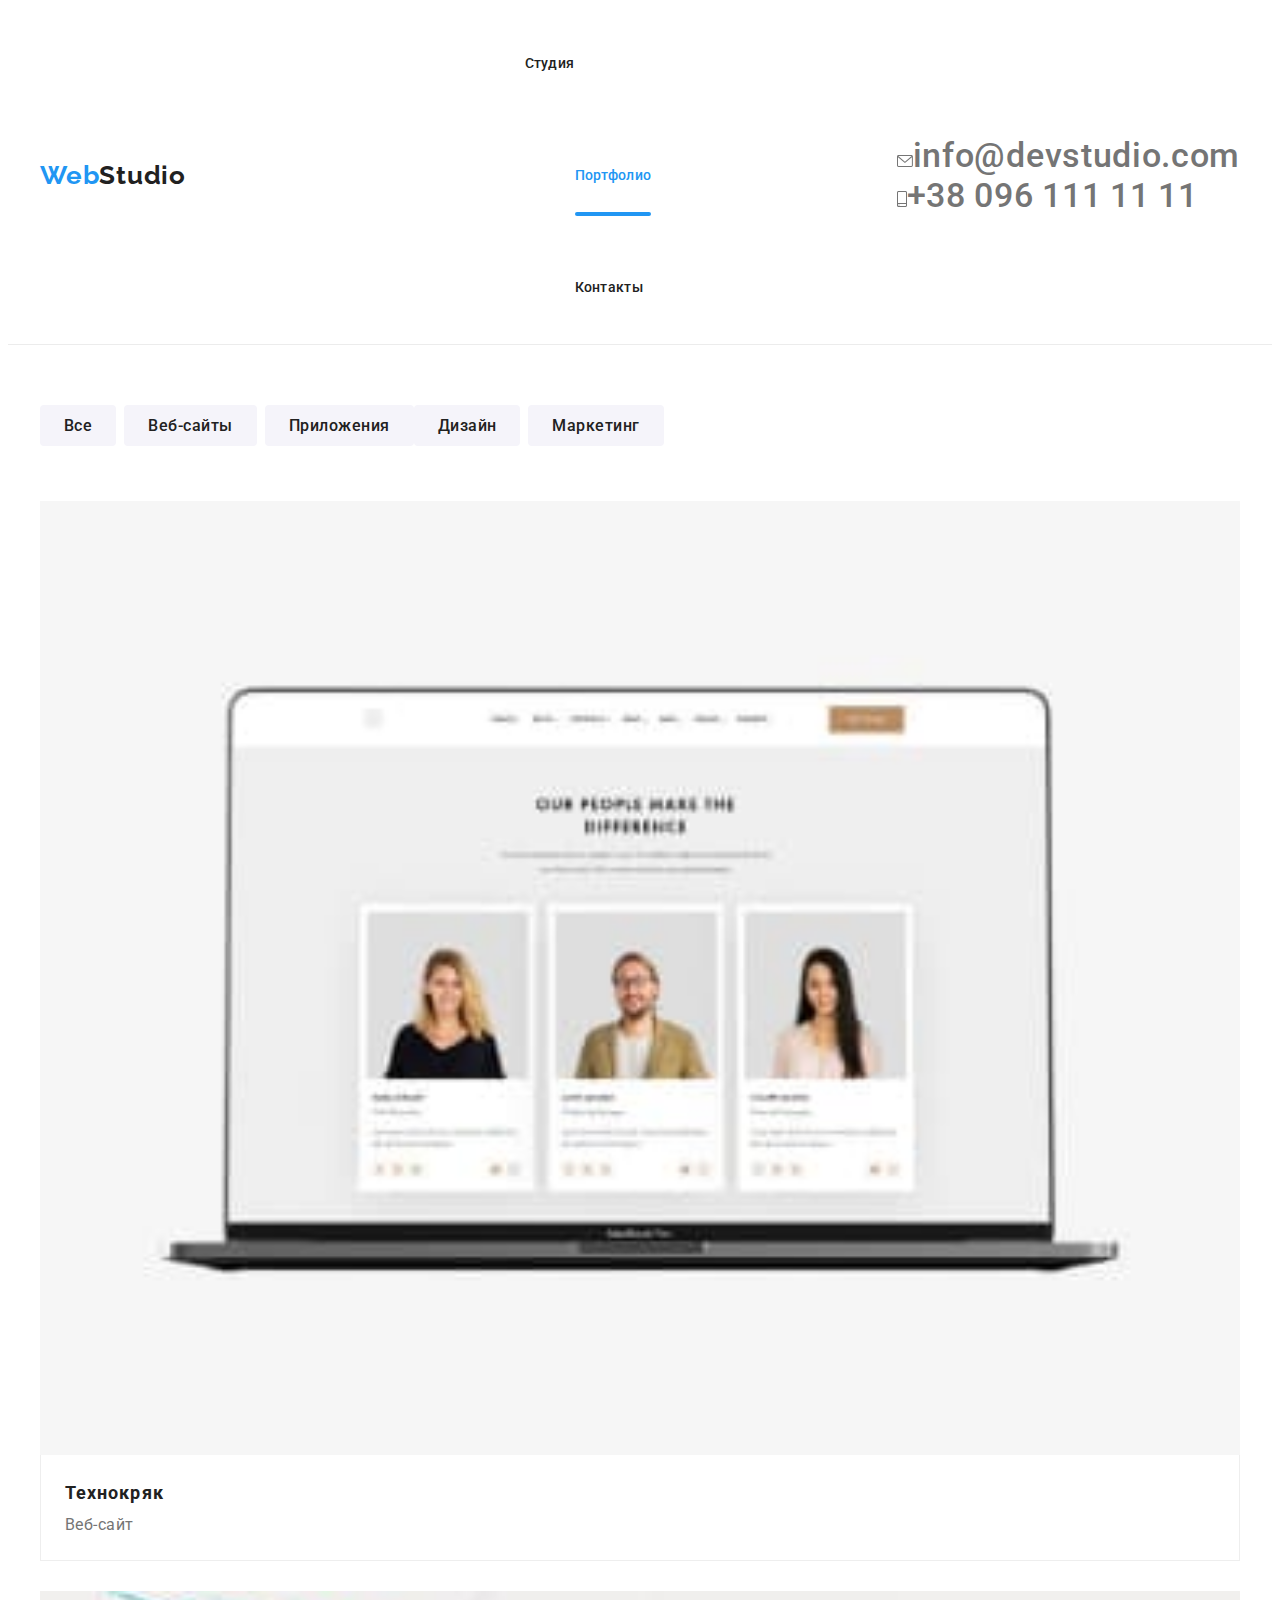
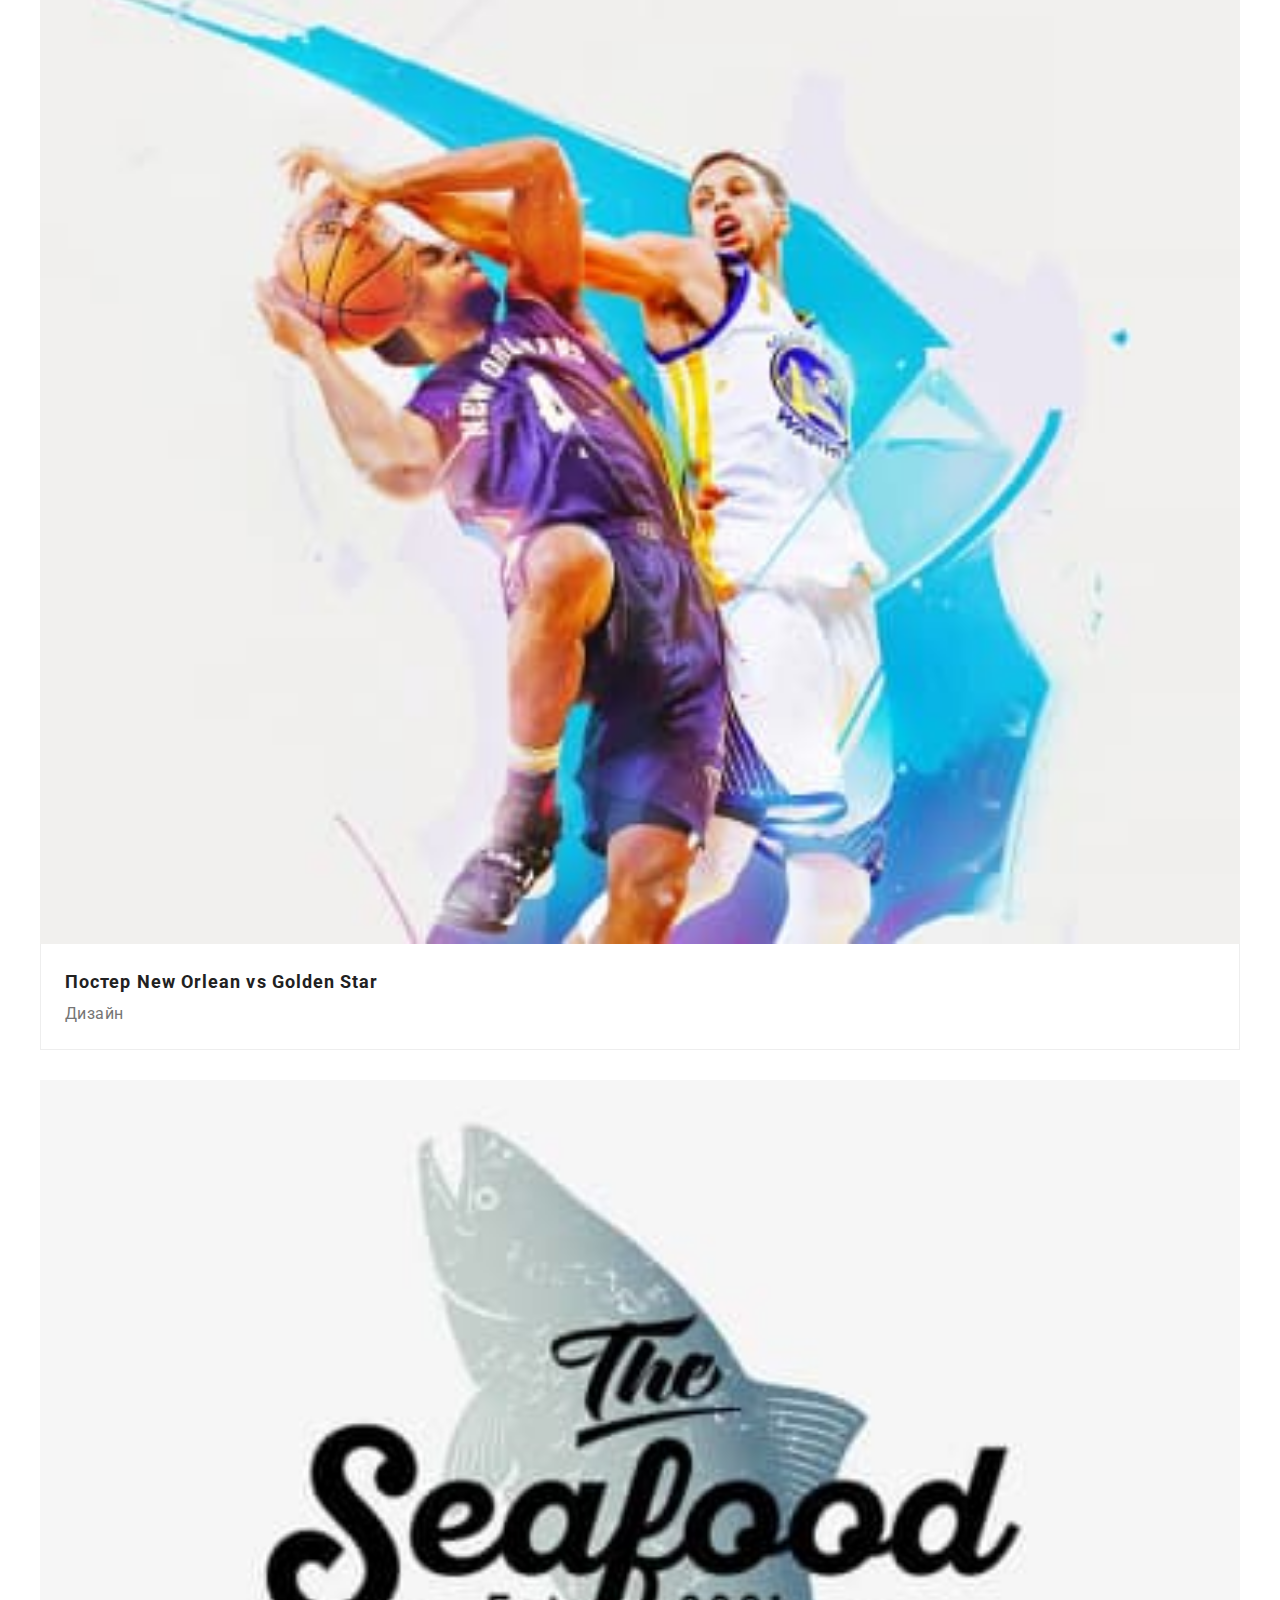
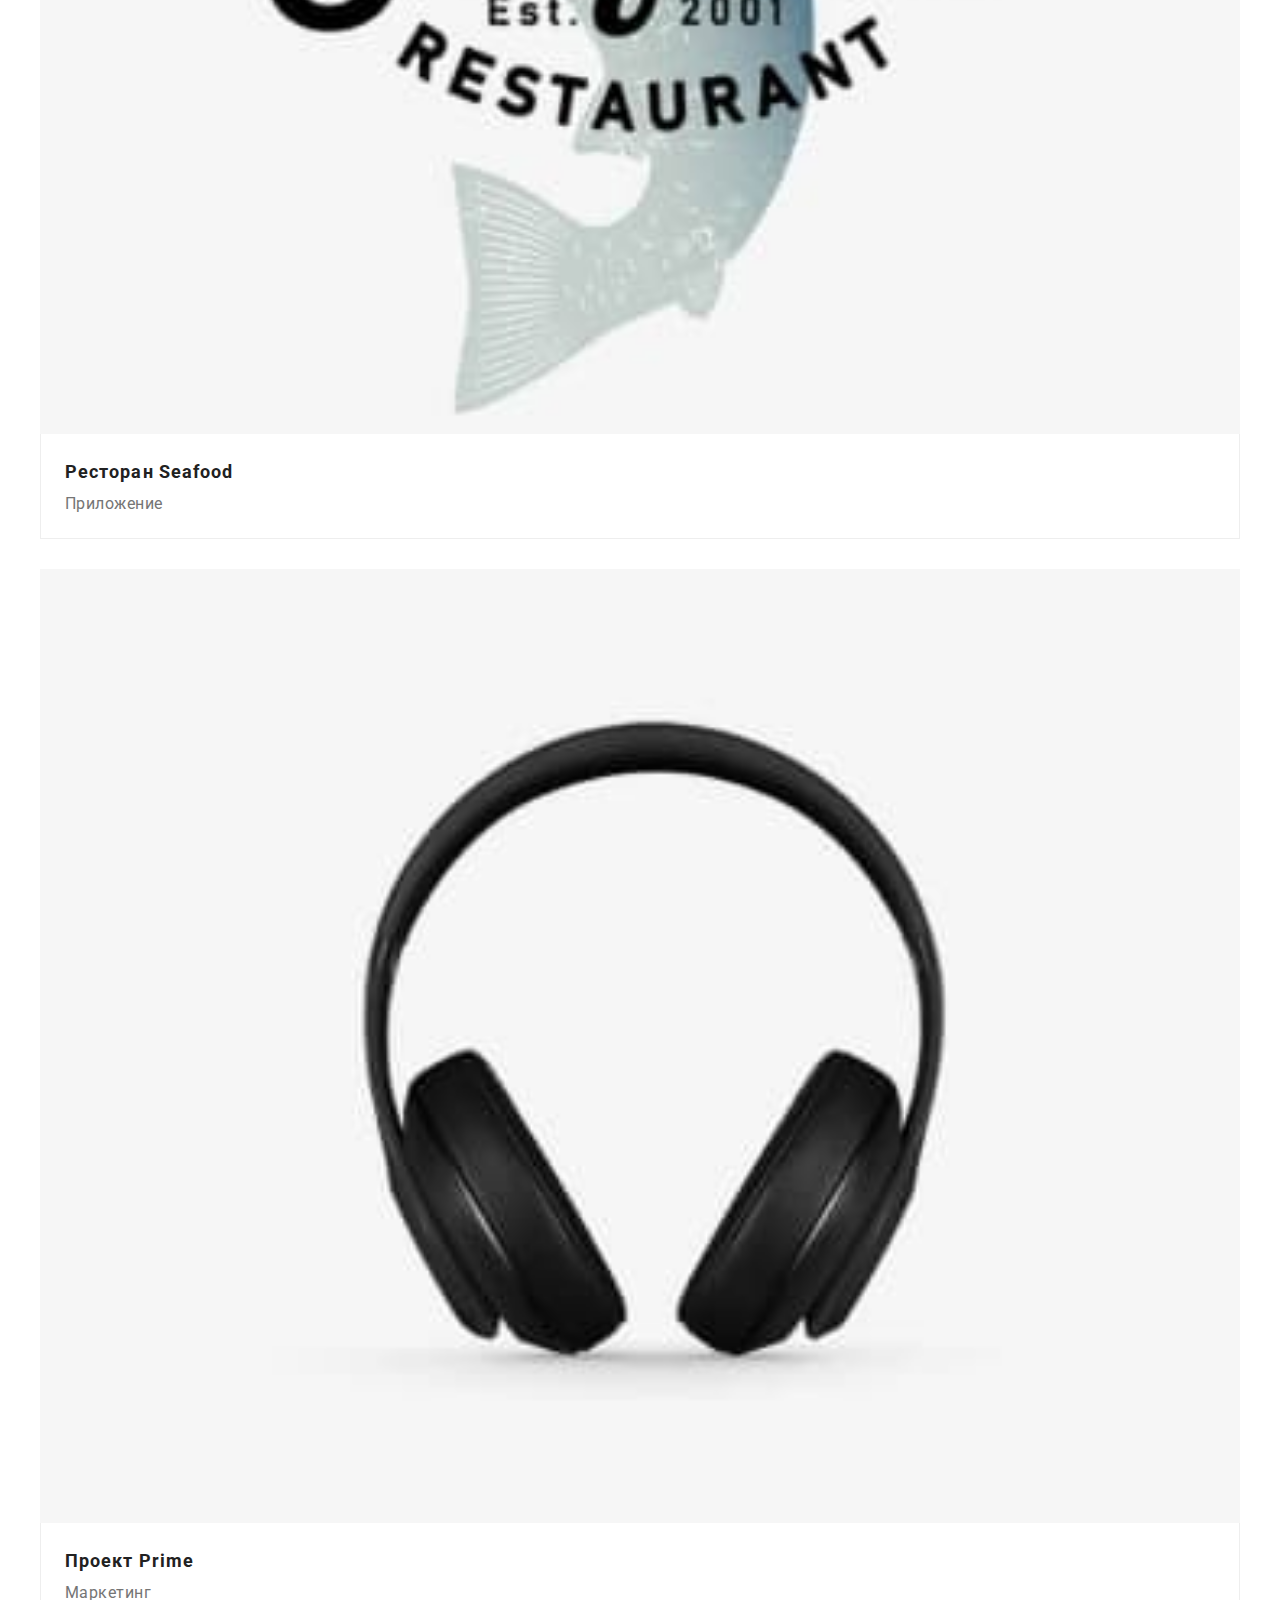
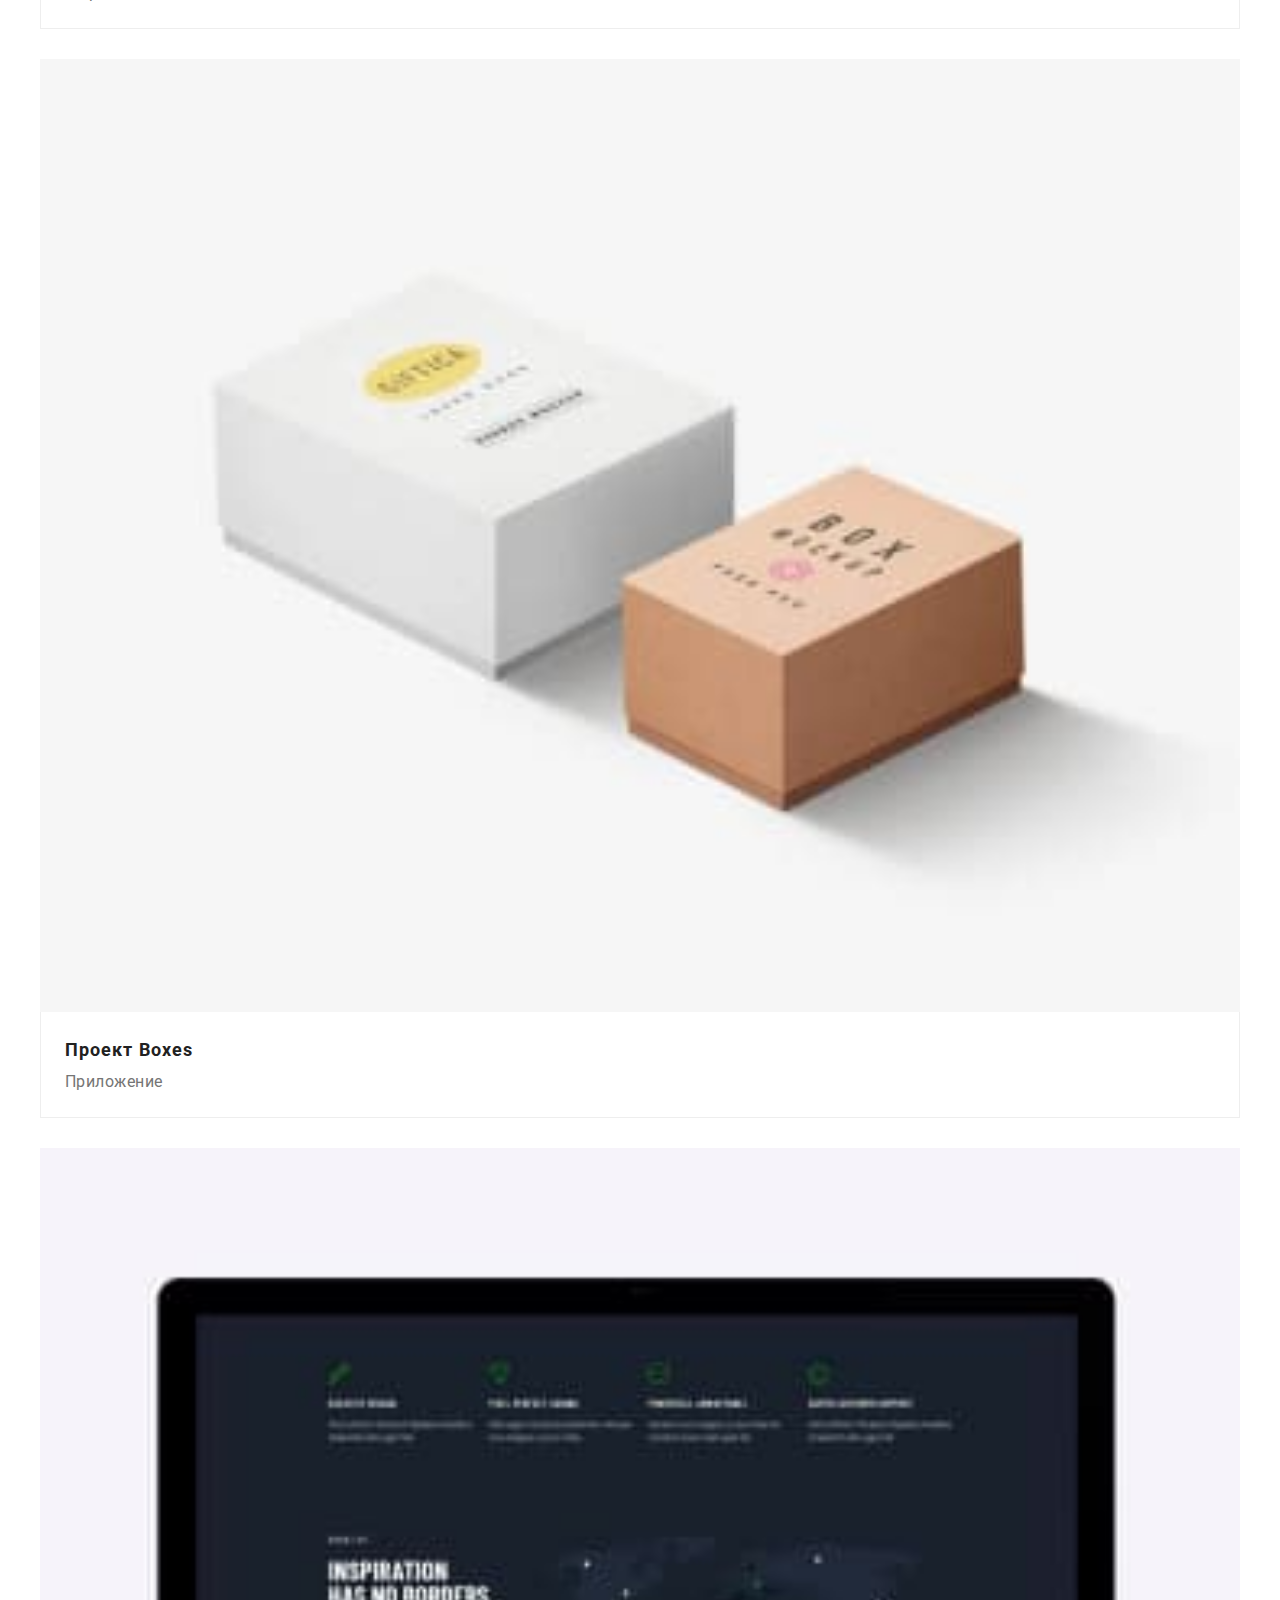
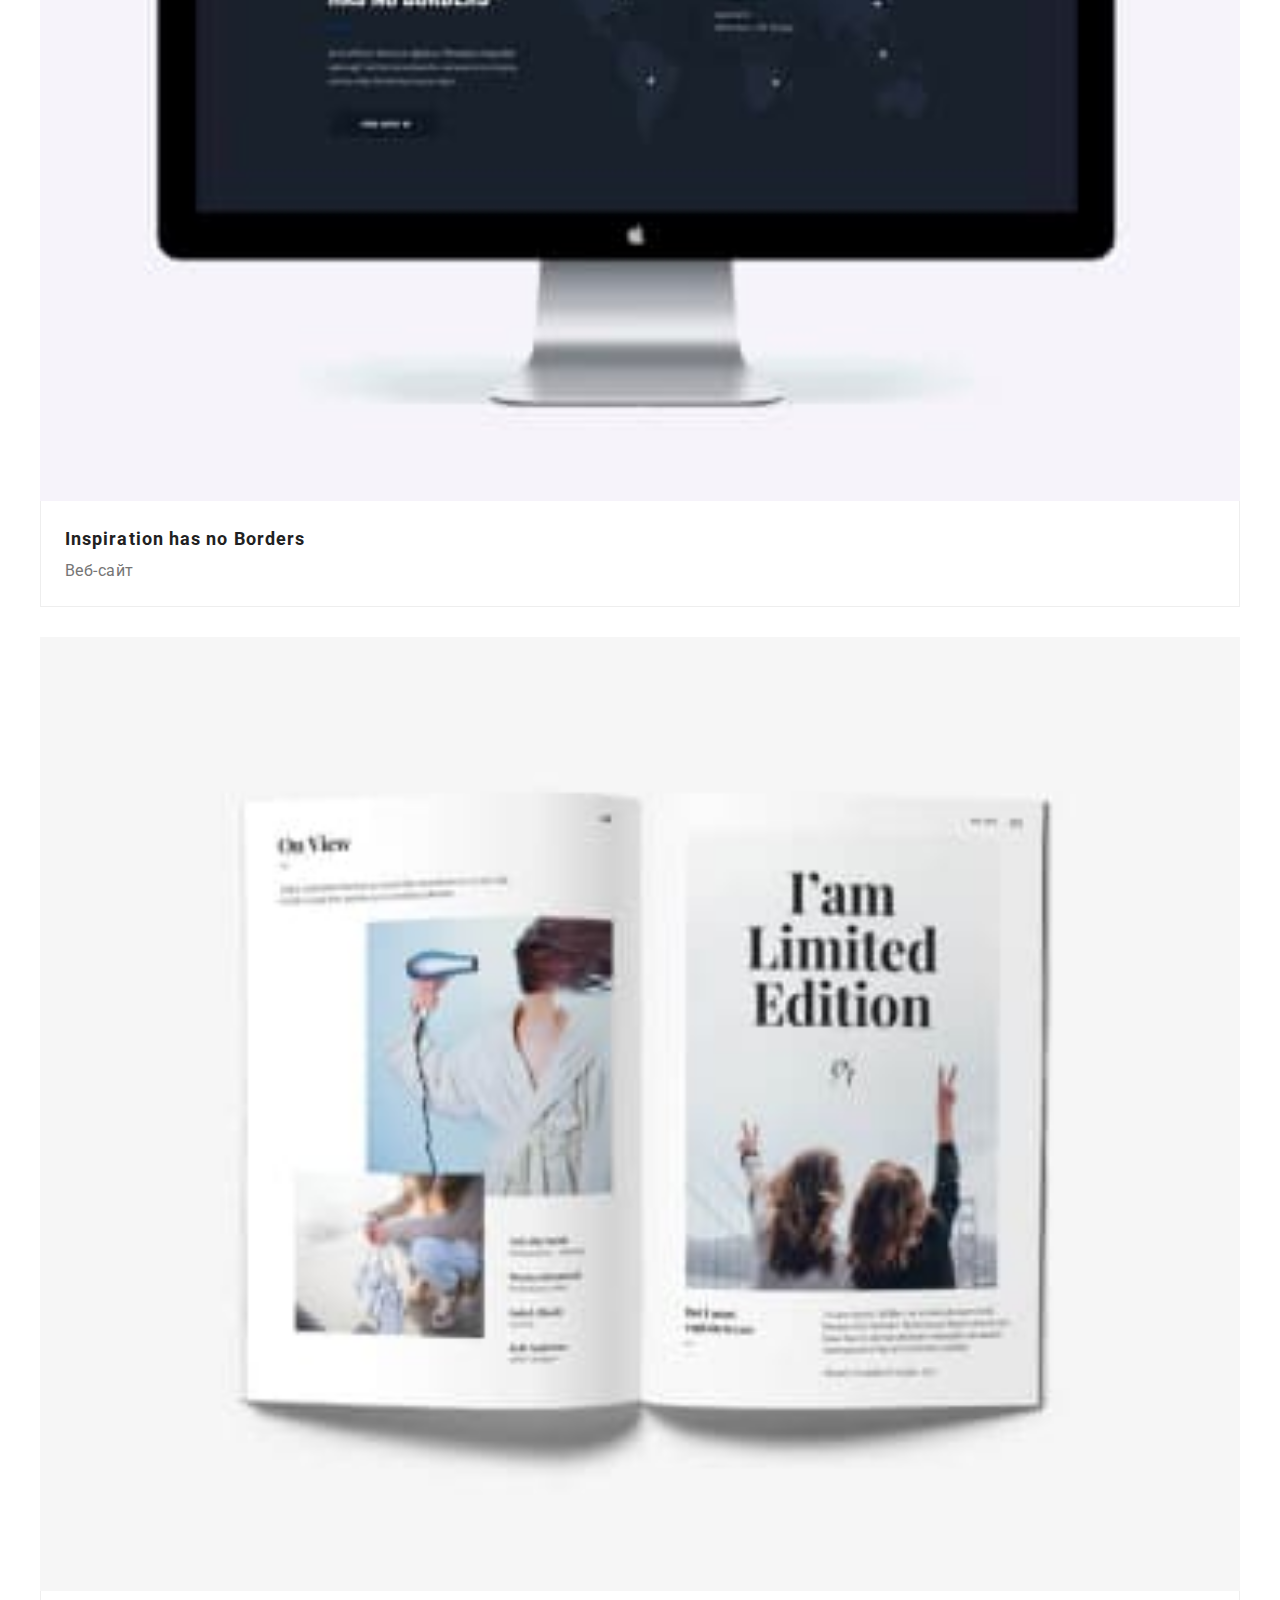
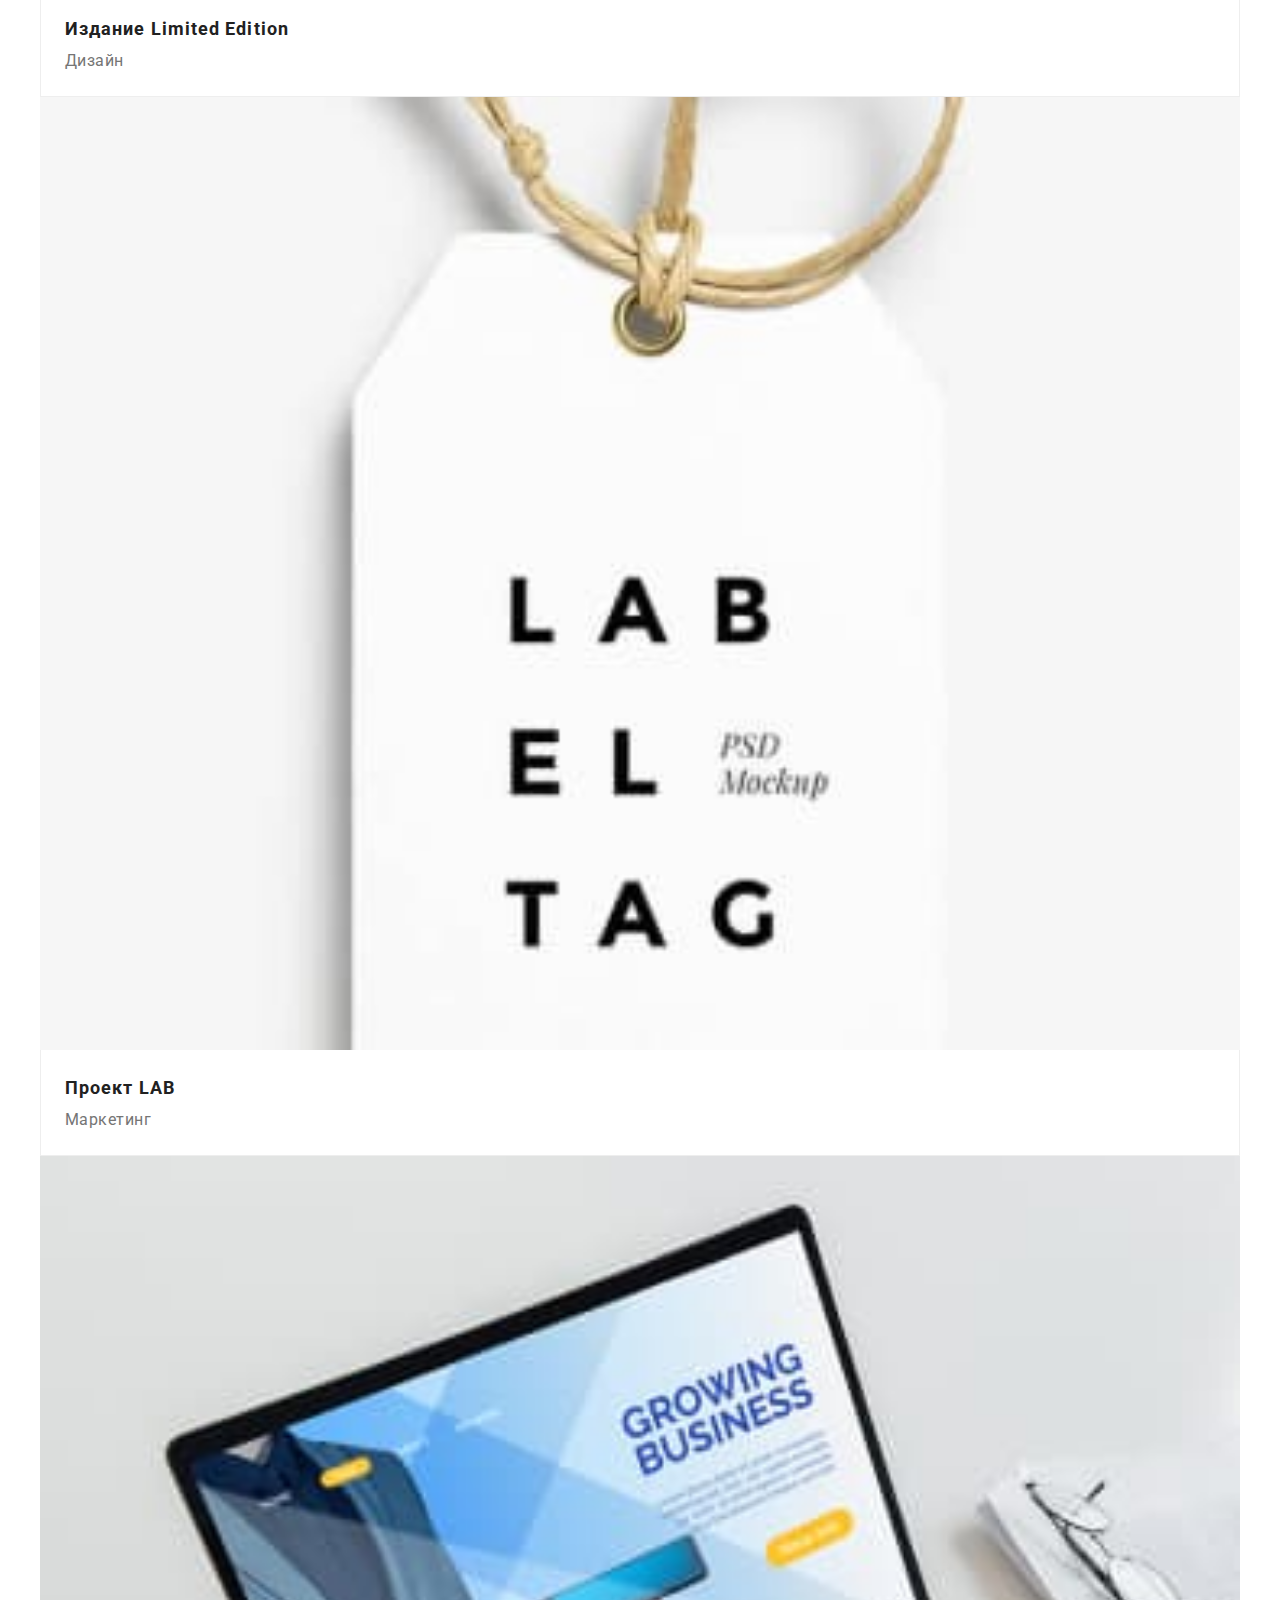
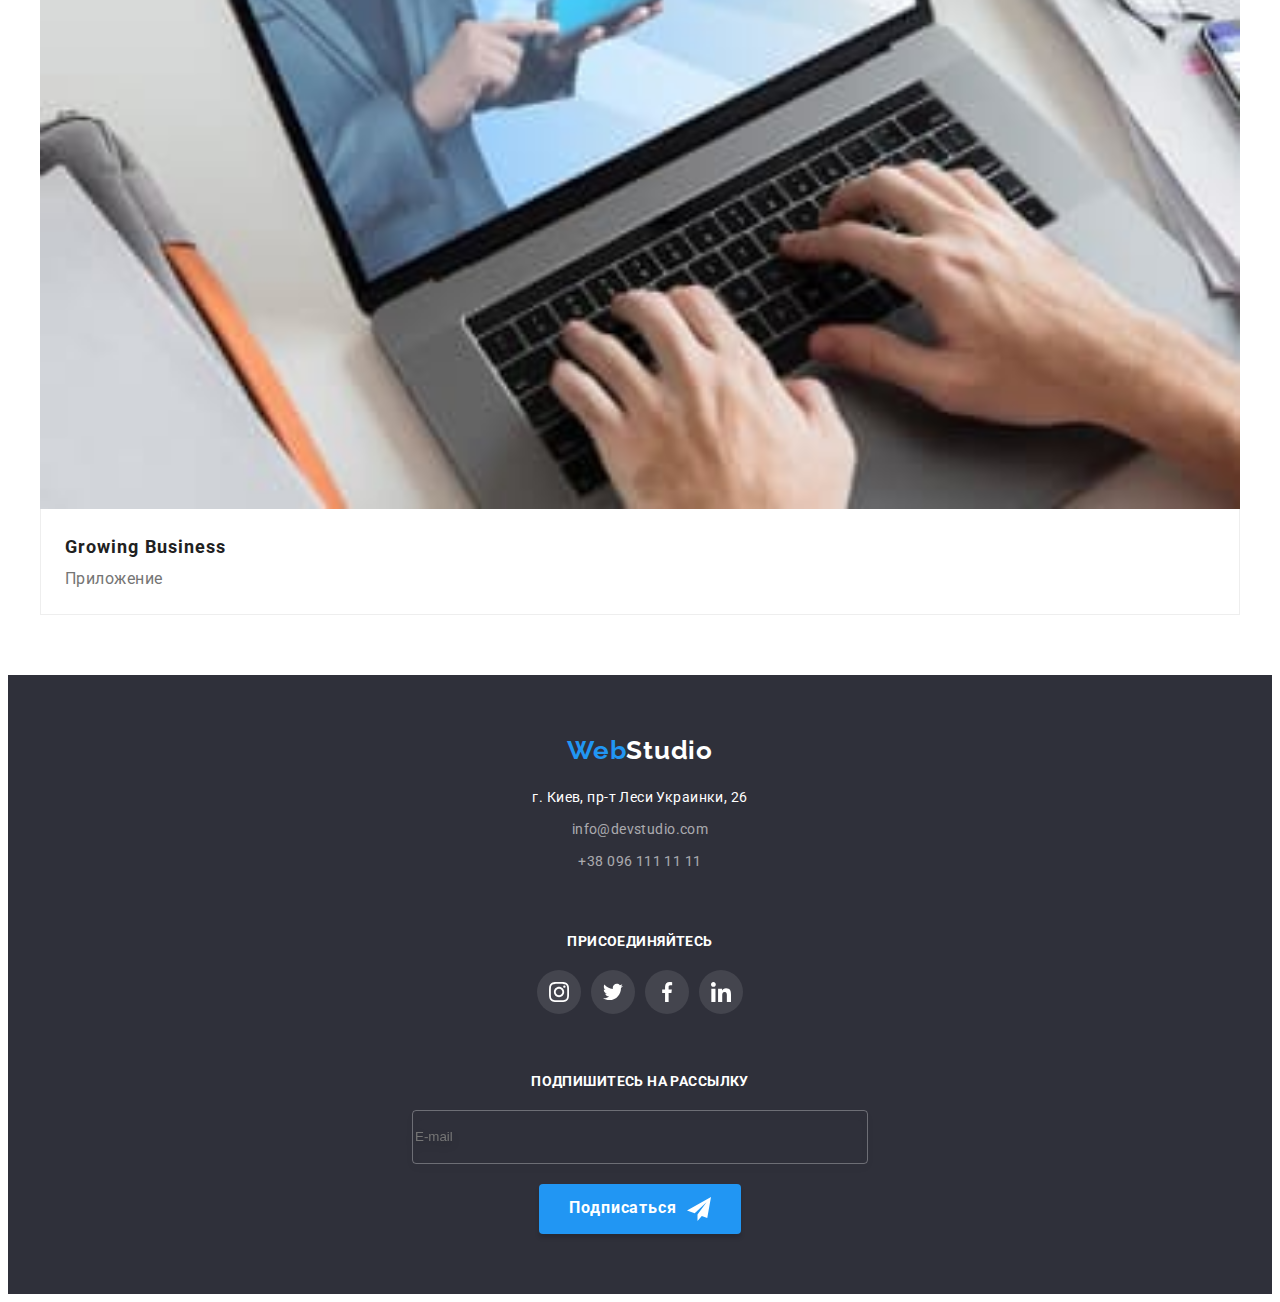
==== commit 3e0670b2: "Добавляет код для таблетки" ====
--- a/portfolio.html
+++ b/portfolio.html
@@ -32,126 +32,124 @@
 
     <header class="header">
       <div class="container header__container">
-            <a href="" class="logo logo--black"><span class="logo--accent">Web</span>Studio</a>
-            <!--Навигация на другие страницы -->
-            
-            
-            <button class="navigation__menu-button" type="button" aria-label="Кнопка меню" aria-expanded="false" data-menu-button>
-            
-              <svg class="navigation__menu-button-icon" width="24" height="16">
-            
-                <use class="navigation__icon-cross" href="./images/icon.svg.svg#icon-cross"></use>
-                <use class="navigation__icon-menu" href="./images/icon.svg.svg#icon-menu"></use>
-              </svg>
-            </button>
-            
-            <div class="mobile-overlay" data-menu>
-              <div class="mobile-menu">
-                <nav class="mobile-menu__navigation">
-            
-                  <ul class="site-nav list">
-                    <li class="site-nav site-nav__item">
-                      <a href="./index.html" class="site-nav__link link %current">Студия</a>
-                    </li>
-                    <li class="site-nav site-nav__item">
-                      <a href="./portfolio.html" class="site-nav__link link">Портфолио</a>
-                    </li>
-                    <li class="site-nav site-nav__item">
-                      <a href="" class="site-nav__link link">Контакты</a>
-                    </li>
-                  </ul>
-            
-                </nav>
-            
+        <a href="" class="logo logo--black"><span class="logo--accent">Web</span>Studio</a>
+        <nav class="navigation">
+    
+    
+          <!--Навигация на другие страницы стандартная для десктоп и таблетки -->
+    
+          <ul class="site-nav list">
+            <li class="site-nav site-nav__item">
+              <a href="./index.html" class="site-nav__link link">Студия</a>
+            </li>
+            <li class="site-nav site-nav__item">
+              <a href="./portfolio.html" class="site-nav__link link current">Портфолио</a>
+            </li>
+            <li class="site-nav site-nav__item">
+              <a href="" class="site-nav__link link">Контакты</a>
+            </li>
+          </ul>
+        </nav>
+    
+        <div class="contacts">
+          <ul class="contact-info list">
+            <li class="contact-info__item">
+              <a href="mailto:info@devstudio.com" class="contact-info__link"><svg class="contact-info__icon--mail"
+                  width="16" height="12">
+                  <use href="./images/icon.svg.svg#icon-envelope-icon"></use>
+                </svg>info@devstudio.com</a>
+            </li>
+    
+            <li class="contact-info__item">
+              <a href="tel:+380961111111" class="contact-info__link"><svg class="contact-info__icon--tel" width="10"
+                  height="16">
+                  <use href="./images/icon.svg.svg#icon-smartphone-icon"></use>
+                </svg>+38 096 111 11 11</a>
+            </li>
+          </ul>
+        </div>
+    
+    
+        <!--Навигация на другие страницы для мобильного меню -->
+        <div class="menu-for-mobile">
+    
+          <button class="navigation__menu-button" type="button" aria-label="Кнопка меню" aria-expanded="false"
+            data-menu-button>
+    
+            <svg class="navigation__menu-button-icon" width="24" height="16">
+    
+              <use class="navigation__icon-cross" href="./images/icon.svg.svg#icon-cross"></use>
+              <use class="navigation__icon-menu" href="./images/icon.svg.svg#icon-menu"></use>
+            </svg>
+          </button>
+    
+          <div class="mobile-overlay" data-menu>
+            <div class="mobile-menu">
+              <nav class="mobile-menu__navigation">
+    
+                <ul class="site-nav list">
+                  <li class="site-nav site-nav__item">
+                    <a href="./index.html" class="site-nav__link link %current">Студия</a>
+                  </li>
+                  <li class="site-nav site-nav__item">
+                    <a href="./portfolio.html" class="site-nav__link link">Портфолио</a>
+                  </li>
+                  <li class="site-nav site-nav__item">
+                    <a href="" class="site-nav__link link">Контакты</a>
+                  </li>
+                </ul>
+    
+              </nav>
+    
+              <div>
                 <div class="mobile-menu__contacts">
                   <ul class="contact-info list">
-                    
+    
                     <li class="contact-info__item  contact-info__item--tel">
                       <a href="tel:+380961111111" class="contact-info__link"><svg class="contact-info__icon--tel" width="10"
                           height="16">
                           <use href="./images/icon.svg.svg#icon-smartphone-icon"></use>
                         </svg>+38 096 111 11 11</a>
                     </li>
-
+    
                     <li class="contact-info__item contact-info__item--mail">
                       <a href="mailto:info@devstudio.com" class="contact-info__link">
-                    
+    
                         <svg class="contact-info__icon--mail" width="16" height="12">
                           <use href="./images/icon.svg.svg#icon-envelope-icon"></use>
                         </svg>info@devstudio.com</a>
                     </li>
-                    
+    
                   </ul>
                 </div>
-            
+    
                 <div class="mobile-menu__socials">
-            
+    
                   <table class="mobile-menu__socials-table">
-            
+    
                     <tr class="mobile-menu__socials-table-row">
-                      <td class="mobile-menu__socials-table-data"> <a class="mobile-menu__socials-link link" href="" target="_blank"
-                          rel="noopener noreferrer">Instagram</a></td>
-                      <td class="mobile-menu__socials-table-data"> <a class="mobile-menu__socials-link link" href="" target="_blank"
-                          rel="noopener noreferrer">Twitter</a></td>
-                      <td class="mobile-menu__socials-table-data"> <a class="mobile-menu__socials-link link" href="" target="_blank"
-                          rel="noopener noreferrer">Facebook</a></td>
-                      <td class="mobile-menu__socials-table-data"> <a class="mobile-menu__socials-link link" href="" target="_blank"
-                          rel="noopener noreferrer">LinkedIn</a></td>
+                      <td class="mobile-menu__socials-table-data"> <a class="mobile-menu__socials-link link" href=""
+                          target="_blank" rel="noopener noreferrer">Instagram</a></td>
+                      <td class="mobile-menu__socials-table-data"> <a class="mobile-menu__socials-link link" href=""
+                          target="_blank" rel="noopener noreferrer">Twitter</a></td>
+                      <td class="mobile-menu__socials-table-data"> <a class="mobile-menu__socials-link link" href=""
+                          target="_blank" rel="noopener noreferrer">Facebook</a></td>
+                      <td class="mobile-menu__socials-table-data"> <a class="mobile-menu__socials-link link" href=""
+                          target="_blank" rel="noopener noreferrer">LinkedIn</a></td>
                     </tr>
-            
+    
                   </table>
-            
-            
-                </div>
-            
+    
+    
+                </div>
               </div>
+    
+    
             </div>
-
-        <!-- <nav class="navigation">
-          <a href="" class="logo logo--black"
-            ><span class="logo--accent">Web</span>Studio</a
-          >
-          <!--Навигация на другие страницы -->
-
-          <!-- <ul class="site-nav list">
-            <li class="site-nav site-nav__item">
-              <a href="./index.html" class="site-nav__link link">Студия</a>
-            </li>
-            <li class="site-nav site-nav__item">
-              <a href="./portfolio.html" class="site-nav__link link current"
-                >Портфолио</a
-              >
-            </li>
-            <li class="site-nav site-nav__item">
-              <a href="" class="site-nav__link link">Контакты</a>
-            </li>
-          </ul>
-        </nav>
-
-        <div class="contacts">
-          <ul class="contact-info list">
-            <li class="contact-info__item">
-              <a href="mailto:info@devstudio.com" class="contact-info__link"
-                ><svg class="contact-info__icon--mail" width="16" height="12">
-                  <use
-                    href="./images/icon.svg.svg#icon-envelope-icon"
-                  ></use></svg
-                >info@devstudio.com</a
-              >
-            </li> -->
-
-            <!-- <li class="contact-info__item">
-              <a href="tel:+380961111111" class="contact-info__link"
-                ><svg class="contact-info__icon--tel" width="10" height="16">
-                  <use
-                    href="./images/icon.svg.svg#icon-smartphone-icon"
-                  ></use></svg
-                >+38 096 111 11 11</a
-              >
-            </li>
-          </ul>
-        </div> --> 
-
+          </div>
+    
+        </div>
+    
       </div>
     </header>
 
--- a/css/main.min.css
+++ b/css/main.min.css
@@ -1,2 +1,2 @@
-:root{--primary-text-color: #757575;--main-background-color: #ffffff;--secondary-white-background: #e5e5e5;--tertiary-white-background: #f5f4fa;--title-text-color: #212121;--accent-color: #2196f3;--dark-background: #2f303a;--secondary-text-color: rgba(255, 255, 255, 0.6)}p,h1,h2,h3,h4,h5,h6{margin:0}ul{margin:0;padding:0}img{display:block;width:100%;max-width:100%;height:auto}.header{background-color:var(--main-background-color);border-bottom:1px solid #ececec}.header__container{display:flex;padding:16px 15px;justify-content:space-between;align-items:center}.hero{background-color:var(--dark-background);text-align:center;max-width:480px;height:400px;padding:118px 60px;background-image:linear-gradient(to right, rgba(47,48,58,0.4), rgba(47,48,58,0.4)),url(../../images/mobile-header-image.jpg);background-repeat:no-repeat;background-position:center;background-size:cover}.hero__title{color:var(--main-background-color);text-transform:uppercase;margin-bottom:30px;font-weight:900;font-size:26px;line-height:42px;letter-spacing:0.06em}.list{list-style-type:none}.link{text-decoration:none}.hidden{display:none}.current::after{content:"";width:100%;background-color:var(--accent-color);height:4px;position:absolute;left:0;bottom:0;border-radius:2px}.container{width:100%}@media screen and (min-width: 768px){.container{width:768px;background-color:teal}}@media screen and (min-width: 1200px){.container{width:1200px;padding-left:15px;padding-right:15px;margin:0 auto}}.section{padding:60px 15px}.section-title{color:var(--title-text-color);font-weight:700;font-size:28px;line-height:1.17;letter-spacing:0.03em;margin-bottom:30px}@media screen and (min-width: 1200px){.section-title{font-size:36px;line-height:1.16}}.button{font-family:inherit;color:var(--main-background-color);background-color:var(--accent-color);font-weight:700;font-size:16px;line-height:1.8;letter-spacing:0.06em;cursor:pointer;border-radius:4px;padding:10px 32px;min-width:200px;height:50px}.modal__checkbox--visually-hidden{position:absolute;white-space:nowrap;width:1px;height:1px;overflow:hidden;border:0;padding:0;clip:rect(0 0 0 0);clip-path:inset(50%);margin:-1px}.modal{min-height:609px;width:100%;background-color:var(--main-background-color);box-shadow:0px 1px 3px rgba(0,0,0,0.12),0px 1px 1px rgba(0,0,0,0.14),0px 2px 1px rgba(0,0,0,0.2);border-radius:4px;top:50%;left:50%;transform:translate(-50%, -50%) scale(1);transition:transform 500ms;position:absolute;padding:40px}@media screen and (min-width: 768px){.modal{width:450px}}@media screen and (min-width: 1200px){.modal{width:528px;min-height:581px}}.modal__close-button{width:30px;height:30px;border-radius:50%;background:#ffffff;border:1px solid rgba(0,0,0,0.1);position:absolute;top:8px;right:8px;padding:0;cursor:pointer}.modal__close-icon{width:18px;height:18px;fill:#000000;transition-property:fill}.modal__close-button .modal__close-icon:hover,.modal__close-button .modal__close-icon:focus{fill:var(--accent-color)}textarea{resize:none;color:var(--primary-text-color);width:100%;height:120px;border:1px solid rgba(33,33,33,0.2);border-radius:4px;padding:12px 16px;font-weight:400;font-size:12px;line-height:1.16;letter-spacing:.01em}.modal__form-title{text-align:center;color:var(--title-text-color);margin-bottom:12px;font-weight:700;font-size:20px;line-height:1.15;letter-spacing:.03em}.modal__form-label{color:var(--primary-text-color);margin-bottom:4px;display:block;font-weight:400;font-size:12px;line-height:1.16;letter-spacing:.01em}.modal__agreement{color:var(--primary-text-color);font-weight:400;font-size:14px;line-height:1.7;letter-spacing:.03em}.modal__agreement .modal__check{width:16px;height:15px;border:2px solid black;border-radius:2px}.modal__check-icon{fill:transparent}.modal__checkbox:checked+.modal__agreement svg{fill:var(--main-background-color)}.modal__checkbox:checked+.modal__agreement .modal__check{background-color:var(--accent-color);border:none}.modal__submit-btn{font-family:inherit;color:var(--main-background-color);background-color:var(--accent-color);cursor:pointer;border-radius:4px;padding:10px 55px;width:200px;height:50px;box-shadow:0px 4px 4px rgba(0,0,0,0.15);border-radius:4px;border-color:transparent;margin-top:30px;font-weight:700;font-size:16px;line-height:1.8;letter-spacing:.06em}.modal__form-input{width:100%;height:40px;border:1px solid rgba(33,33,33,0.2);border-radius:4px;padding-left:40px;cursor:pointer;outline:none;transition-property:border-color}.modal__form-input:hover,.modal__form-input:focus{border-color:var(--accent-color)}.modal__form-input:focus+.modal__decoration-icon{fill:var(--accent-color)}.modal__term-link{color:var(--accent-color)}.modal__form-field.modal__form-field--feedback{margin-bottom:20px}.modal__form-field{position:relative;margin-bottom:10px}.modal__decoration-icon{position:absolute;top:29px;left:12px}.modal__bottom-form{flex-wrap:wrap}.modal__check{margin-right:7px}.logo{font-family:Raleway, serif;text-decoration:none;font-weight:700;font-size:24px;line-height:1.16;letter-spacing:.03em}@media screen and (min-width: 1200px){.logo{font-weight:700;font-size:26px;line-height:1.2;letter-spacing:.03em}}.logo--black{color:var(--title-text-color);display:inline-block}@media screen and (min-width: 1200px){.logo--black{padding-top:24px;padding-bottom:25px;margin-right:93px}}.logo--white{color:var(--main-background-color);display:inline-block;margin-bottom:20px}.logo--accent{color:var(--accent-color)}.contact-info{font-weight:500;font-size:34px;line-height:40px;letter-spacing:0.02em}.contact-info__icon--mail,.contact-info__icon--tel{fill:var(--primary-text-color);margin-right:10px;transition-property:fill;display:none}.contact-info__item--tel{font-weight:500;font-size:34px;line-height:1.17;letter-spacing:0.02em}.contact-info__item--mail{font-weight:500;font-size:24px;line-height:1.16;letter-spacing:0.02em}.contact-info__link{color:var(--primary-text-color);text-decoration-line:none;transition-property:color}.contact-info__link:hover,.contact-info__link:focus{color:var(--accent-color)}.contact-info__link:hover .contact-info__icon--mail,.contact-info__link:focus .contact-info__icon--mail{fill:var(--accent-color)}.contact-info__link:hover .contact-info__icon--tel,.contact-info__link:focus .contact-info__icon--tel{fill:var(--accent-color)}.site-nav{color:var(--title-text-color);text-decoration:none;transition-property:color;font-weight:500;font-size:40px;line-height:1.17;letter-spacing:.02em}@media screen and (min-width: 1200px){.site-nav{display:flex;font-weight:500;font-size:14px;line-height:1.14;letter-spacing:.02em}}.site-nav__link{color:var(--title-text-color)}.navigation{display:flex;align-items:center}.site-nav .site-nav__link:hover,.site-nav .site-nav__link:focus{color:var(--accent-color)}.site-nav .site-nav__link.current{color:var(--accent-color);position:relative}.navigation__icon-menu{opacity:1;fill:black}.navigation__menu-button.is-active .navigation__icon-menu{opacity:0}.navigation__menu-button.is-active .navigation__icon-cross{opacity:1}.navigation__icon-cross{opacity:0;fill:black}.page-filter{display:flex;flex-wrap:wrap;margin-bottom:40px}.page-filter__item+.page-filter__item{margin-left:8px;margin-bottom:15px}.page-filter__item:nth-child(4){margin-left:0}.page-filter__item:nth-child(n+4){margin-bottom:0}.page-filter__button{font-family:inherit;color:var(--title-text-color);border-radius:4px;padding:6px 22px;background-color:var(--tertiary-white-background);border-color:transparent;cursor:pointer;transition-property:background-color, color, box-shadow;font-weight:500;font-size:16px;line-height:1.6;letter-spacing:.03em}.page-filter__button:hover,.page-filter__button:focus{color:var(--main-background-color);background-color:var(--accent-color);box-shadow:0px 3px 1px rgba(0,0,0,0.1),0px 1px 2px rgba(0,0,0,0.08),0px 2px 2px rgba(0,0,0,0.12)}body{font-family:Roboto, sans-serif;color:var(--primary-text-color)}.main{background-color:var(--main-background-color)}.backdrop{width:100vw;height:100vh;background-color:rgba(0,0,0,0.2);position:fixed;top:0;transition:opacity 500ms, visibility 500ms}.backdrop--is-hidden{opacity:0;visibility:hidden;pointer-events:none}.backdrop--is-hidden .modal{transform:scale(0.7)}.features__list{display:flex;flex-direction:column;align-items:center;justify-content:center}.features__title{color:var(--title-text-color);text-transform:uppercase;margin-bottom:10px;font-weight:700;font-size:14px;line-height:1.14;letter-spacing:.03em;text-align:center}.features__description{color:var(--primary-text-color);font-size:14px;line-height:1.7;letter-spacing:.03em;margin-bottom:30px}.features__item{width:450px;display:flex;flex-direction:column;align-content:center}.features__title--hidden{display:none}.features__thumb{width:450px;height:120px;border-radius:4px;background-color:var(--tertiary-white-background);margin-bottom:30px}.features{padding-left:15px;padding-right:15px}.footer__button{box-shadow:0px 4px 4px rgba(0,0,0,0.15);border-color:transparent;padding:10px 28px}.footer__form--subscribe{width:570px}.footer__input--subscribe{width:450px;height:50px;background-color:transparent;border:1px solid rgba(255,255,255,0.3);filter:drop-shadow(0px 4px 4px rgba(0,0,0,0.15));border-radius:4px;margin-bottom:20px}.footer__container--logo{display:flex;flex-direction:column;justify-content:center;align-items:center}.footer__container--subscribe{display:flex;flex-direction:column;justify-content:center;align-items:center}.footer__icon-send{margin-left:10px}.footer__title--subscribe{text-transform:uppercase;text-align:center;color:var(--main-background-color);margin-bottom:20px;font-weight:700;font-size:14px;line-height:1.14;letter-spacing:.03em}.footer-input{color:var(--main-background-color)}.footer__link--white{color:var(--main-background-color);transition-property:color}.footer__link--white:hover,.footer__link--white:focus{color:var(--accent-color)}.footer__link{color:var(--secondary-text-color);transition-property:color}.footer__link:hover,.footer__link:focus{color:var(--accent-color)}.footer__list .footer__item+.footer__item{margin-top:8px}.footer__item{font-style:normal;font-weight:400;font-size:14px;line-height:1.7;letter-spacing:.03em}.footer__list--socials{display:flex;justify-content:center}.footer__link--socials{width:44px;height:44px;background-color:rgba(255,255,255,0.1);border-radius:50%;cursor:pointer;transition-property:background-color}.footer__link--socials:hover,.footer__link--socials:hover{background-color:var(--accent-color)}.footer__item--socials+.footer__item--socials{margin-left:10px}.footer__icon--socials{fill:var(--main-background-color)}.footer__container--socials{display:flex;justify-content:center;align-items:center;flex-direction:column;margin-bottom:60px}.footer__title--join{margin-bottom:20px;text-transform:uppercase;color:var(--main-background-color);font-weight:700;font-size:14px;line-height:1.14;letter-spacing:.03em}.footer__container--contacts{display:flex;flex-direction:column;justify-content:center;align-items:center}.footer{background-color:var(--dark-background)}.logo-link-footer{color:var(--main-background-color);text-decoration-line:none}.footer__list{display:flex;flex-direction:column;justify-content:center;align-items:center}.footer__container--logo{display:flex;flex-direction:column;justify-content:center;align-items:center}.footer__container--address{margin-bottom:60px}.clients__link{width:210px;height:92px;background-color:var(--main-background-color);border-radius:4px;border:1px solid #afb1b8;cursor:pointer;transition-property:border-color}.clients__link:hover,.clients__link:focus{border-color:var(--accent-color)}.clients__link:hover .clients__icon,.clients__link:focus .clients__icon{fill:var(--accent-color)}.clients__list{display:flex;flex-wrap:wrap}.clients__icon{fill:#afb1b8;transition-property:fill}.clients{text-align:center}.clients__item{margin-bottom:30px;margin-right:30px}.clients__item:nth-child(2n){margin-right:0}.clients__item:nth-child(n+5){margin-bottom:0}.work{background-color:var(--main-background-color);padding-top:0;text-align:center;display:none}.work__list{display:flex}.work__item{margin-right:30px;position:relative}.work__item:nth-child(3n){margin-right:0}.work__img,.teamplayers__img,.portfolio-project__image{width:100%;height:auto}.work__toptext-container{width:370px;height:70px;position:absolute;bottom:0;background-color:rgba(47,48,58,0.8)}.work__toptext{text-transform:uppercase;color:var(--main-background-color);font-weight:700;font-size:14px;line-height:1.14;letter-spacing:.03em}.teamplayers__item{border-radius:0px 0px 4px 4px;background:#ffffff;box-shadow:0px 1px 3px rgba(0,0,0,0.12),0px 1px 1px rgba(0,0,0,0.14),0px 2px 1px rgba(0,0,0,0.2);margin-bottom:30px}.teamplayers__item:nth-child(4n){margin-bottom:30px}.teamplayers{background-color:var(--tertiary-white-background);text-align:center}.teamplayers__link--socials{width:44px;height:44px;background-color:var(--main-background-color);border-radius:50%;transition-property:background-color}.teamplayers__link--socials:hover,.teamplayers__link--socials:focus{background-color:var(--accent-color);cursor:pointer}.teamplayers__link--socials:hover:hover .teamplayers__icon--socials,.teamplayers__link--socials:hover:focus .teamplayers__icon--socials,.teamplayers__link--socials:focus:hover .teamplayers__icon--socials,.teamplayers__link--socials:focus:focus .teamplayers__icon--socials{fill:var(--main-background-color)}.teamplayers__list--socials{display:flex;justify-content:center}.teamplayers__icon--socials{fill:#afb1b8;transition-property:fill}.teamplayers__profile{padding-top:30px;padding-bottom:24px}@media screen and (min-width: 1200px){.teamplayers__list{display:flex}}.teamplayers__name{color:var(--title-text-color);margin-bottom:10px;font-weight:500;font-size:16px;line-height:1.18;letter-spacing:.03em}.teamplayers__position{color:var(--primary-text-color);margin-bottom:16px;font-size:16px;line-height:1.18;letter-spacing:.03em}.portfolio-project{display:flex;flex-direction:column}.portfolio-project__description{padding:20px 24px;border-bottom:1px solid #eeeeee;border-left:1px solid #eeeeee;border-right:1px solid #eeeeee}.portfolio-project__link{display:block;cursor:pointer;transition-property:box-shadow}.portfolio-project__link:hover{box-shadow:0px 1px 1px rgba(0,0,0,0.12),0px 4px 4px rgba(0,0,0,0.06),1px 4px 6px rgba(0,0,0,0.16)}.portfolio-project__item{margin-bottom:30px}.portfolio-project__item:nth-child(3n){margin-right:0}.portfolio-project__item:nth-child(n+7){margin-bottom:0}.portfolio-project__title{color:var(--title-text-color);font-weight:700;font-size:18px;line-height:2;letter-spacing:.06em}.portfolio-project__type{color:var(--primary-text-color);font-size:16px;line-height:1.8;letter-spacing:.03em}.portfolio-project__wrap{position:relative;overflow:hidden}.portfolio-project__toptext{position:absolute;top:0;left:0;background-color:rgba(33,150,243,0.9);color:var(--main-background-color);padding:63px 24px;height:100%;transform:translateY(101%);transition:transform 250ms linear;font-weight:400;font-size:18px;line-height:1.55;letter-spacing:.03em}.portfolio-project__link:hover .portfolio-project__toptext{transform:translateY(0)}.modal__close-icon,.modal__form-input,.contact-info__icon--mail,.contact-info__icon--tel,.contact-info__link,.site-nav,.page-filter__button,.footer__link--white,.footer__link,.footer__link--socials,.clients__link,.clients__icon,.teamplayers__link--socials,.teamplayers__icon--socials,.portfolio-project__link{transition-duration:250ms;transition-timing-function:cubic-bezier(0.4, 0, 0.2, 1)}.modal__close-button,.modal__agreement,.modal__bottom-form,.modal__check,.features__thumb,.footer__button,.footer__link--socials,.clients__link,.work__toptext-container,.teamplayers__link--socials{justify-content:center;align-items:center;display:flex}.navigation__menu-button{display:block;width:40px;height:40px;background-color:transparent;border:transparent;outline:transparent;position:relative;z-index:99;cursor:pointer;padding:12px 8px}.mobile-overlay{width:100vw;min-height:100vh;position:fixed;left:0;top:0;background-color:white;z-index:10;transform:translateX(100%);transition:transform;visibility:hidden;pointer-events:none;padding-left:40px;padding-top:48px;padding-bottom:48px}.mobile-menu{width:100%;height:100%;background-color:white}.mobile-overlay.is-open{transform:translateX(0);visibility:visible;pointer-events:initial}.mobile-menu__navigation{font-weight:500;font-size:40px;line-height:47px;letter-spacing:0.02em;padding-bottom:302px}.mobile-menu__socials-link{font-family:Roboto,sans-serif;font-style:normal;font-weight:500;font-size:18px;line-height:1.2;letter-spacing:0.02em;color:var(--accent-color)}.mobile-menu__socials-table-data+.mobile-menu__socials-table-data{border-left:1px solid rgba(33,33,33,0.2)}.mobile-menu__contacts{margin-bottom:64px}
+:root{--primary-text-color: #757575;--main-background-color: #ffffff;--secondary-white-background: #e5e5e5;--tertiary-white-background: #f5f4fa;--title-text-color: #212121;--accent-color: #2196f3;--dark-background: #2f303a;--secondary-text-color: rgba(255, 255, 255, 0.6)}p,h1,h2,h3,h4,h5,h6{margin:0}ul{margin:0;padding:0}img{display:block;width:100%;max-width:100%;height:auto}.header{background-color:var(--main-background-color);border-bottom:1px solid #ececec}.header__container{display:flex;padding:16px 15px;justify-content:space-between;align-items:center}@media screen and (min-width: 481px) and (max-width: 768px){.header__container{width:738px;padding:0 15px}}@media screen and (min-width: 1200px){.header__container{display:flex}}.hero{background-color:var(--dark-background);text-align:center;max-width:480px;height:400px;background-image:linear-gradient(to right, rgba(47,48,58,0.4), rgba(47,48,58,0.4)),url(../../images/mobile-header-image.jpg);background-repeat:no-repeat;background-position:center;background-size:cover;display:flex;justify-content:center;align-items:center}@media screen and (min-width: 481px) and (max-width: 768px){.hero{max-width:768px;background-image:linear-gradient(to right, rgba(47,48,58,0.4), rgba(47,48,58,0.4)),url(../../images/tablet-hero-img.jpg)}}@media screen and (min-width: 1200px){.hero{padding-top:200px;padding-bottom:200px;margin-left:auto;margin-right:auto;max-width:1600px;height:600px;padding:118px 60px;background-image:linear-gradient(to right, rgba(47,48,58,0.4), rgba(47,48,58,0.4)),url(../../images/hero-img.jpg)}}.hero__title{color:var(--main-background-color);text-transform:uppercase;margin-bottom:30px;font-weight:900;font-size:26px;line-height:42px;letter-spacing:0.06em}html,body{overflow-x:hidden}.list{list-style-type:none}.link{text-decoration:none}.hidden{display:none}.current::after{content:"";width:100%;background-color:var(--accent-color);height:4px;position:absolute;left:0;bottom:0;border-radius:2px}.container{width:100%}@media screen and (min-width: 480px){.container{max-width:480px}}@media screen and (min-width: 768px){.container{max-width:768px}}@media screen and (min-width: 1200px){.container{max-width:1200px;padding-left:15px;padding-right:15px;margin:0 auto}}.section{padding:60px 15px}.section-title{color:var(--title-text-color);font-weight:700;font-size:28px;line-height:1.17;letter-spacing:0.03em;margin-bottom:30px}@media screen and (min-width: 1200px){.section-title{font-size:36px;line-height:1.16}}.button{font-family:inherit;color:var(--main-background-color);background-color:var(--accent-color);font-weight:700;font-size:16px;line-height:1.8;letter-spacing:0.06em;cursor:pointer;border-radius:4px;padding:10px 32px;min-width:200px;height:50px}.modal__checkbox--visually-hidden{position:absolute;white-space:nowrap;width:1px;height:1px;overflow:hidden;border:0;padding:0;clip:rect(0 0 0 0);clip-path:inset(50%);margin:-1px}.modal{min-height:609px;width:100%;background-color:var(--main-background-color);box-shadow:0px 1px 3px rgba(0,0,0,0.12),0px 1px 1px rgba(0,0,0,0.14),0px 2px 1px rgba(0,0,0,0.2);border-radius:4px;top:50%;left:50%;transform:translate(-50%, -50%) scale(1);transition:transform 500ms;position:absolute;padding:40px}@media screen and (min-width: 768px){.modal{width:450px}}@media screen and (min-width: 1200px){.modal{width:528px;min-height:581px}}.modal__close-button{width:30px;height:30px;border-radius:50%;background:#ffffff;border:1px solid rgba(0,0,0,0.1);position:absolute;top:8px;right:8px;padding:0;cursor:pointer}.modal__close-icon{width:18px;height:18px;fill:#000000;transition-property:fill}.modal__close-button .modal__close-icon:hover,.modal__close-button .modal__close-icon:focus{fill:var(--accent-color)}textarea{resize:none;color:var(--primary-text-color);width:100%;height:120px;border:1px solid rgba(33,33,33,0.2);border-radius:4px;padding:12px 16px;font-weight:400;font-size:12px;line-height:1.16;letter-spacing:.01em}.modal__form-title{text-align:center;color:var(--title-text-color);margin-bottom:12px;font-weight:700;font-size:20px;line-height:1.15;letter-spacing:.03em}.modal__form-label{color:var(--primary-text-color);margin-bottom:4px;display:block;font-weight:400;font-size:12px;line-height:1.16;letter-spacing:.01em}.modal__agreement{color:var(--primary-text-color);font-weight:400;font-size:14px;line-height:1.7;letter-spacing:.03em}.modal__agreement .modal__check{width:16px;height:15px;border:2px solid black;border-radius:2px}.modal__check-icon{fill:transparent}.modal__checkbox:checked+.modal__agreement svg{fill:var(--main-background-color)}.modal__checkbox:checked+.modal__agreement .modal__check{background-color:var(--accent-color);border:none}.modal__submit-btn{font-family:inherit;color:var(--main-background-color);background-color:var(--accent-color);cursor:pointer;border-radius:4px;padding:10px 55px;width:200px;height:50px;box-shadow:0px 4px 4px rgba(0,0,0,0.15);border-radius:4px;border-color:transparent;margin-top:30px;font-weight:700;font-size:16px;line-height:1.8;letter-spacing:.06em}.modal__form-input{width:100%;height:40px;border:1px solid rgba(33,33,33,0.2);border-radius:4px;padding-left:40px;cursor:pointer;outline:none;transition-property:border-color}.modal__form-input:hover,.modal__form-input:focus{border-color:var(--accent-color)}.modal__form-input:focus+.modal__decoration-icon{fill:var(--accent-color)}.modal__term-link{color:var(--accent-color)}.modal__form-field.modal__form-field--feedback{margin-bottom:20px}.modal__form-field{position:relative;margin-bottom:10px}.modal__decoration-icon{position:absolute;top:29px;left:12px}.modal__bottom-form{flex-wrap:wrap}.modal__check{margin-right:7px}.logo{font-family:Raleway, serif;text-decoration:none;font-weight:700;font-size:24px;line-height:1.16;letter-spacing:.03em}@media screen and (min-width: 1200px){.logo{font-weight:700;font-size:26px;line-height:1.2;letter-spacing:.03em}}.logo--black{color:var(--title-text-color);display:inline-block}@media screen and (min-width: 481px) and (max-width: 768px){.logo--black{padding:26px}}@media screen and (min-width: 1200px){.logo--black{padding-top:24px;padding-bottom:25px;margin-right:93px}}.logo--white{color:var(--main-background-color);display:inline-block;margin-bottom:20px}.logo--accent{color:var(--accent-color)}.contacts{display:none}@media screen and (min-width: 481px){.contacts{display:block}}@media screen and (min-width: 481px) and (max-width: 768px){.contact-info{display:flex;flex-direction:column}}.contact-info{font-weight:500;font-size:34px;line-height:1.17;letter-spacing:.02em}@media screen and (min-width: 481px) and (max-width: 768px){.contact-info{font-weight:500;font-size:12px;line-height:1.16;letter-spacing:.02em}}.contact-info__icon--mail,.contact-info__icon--tel{fill:var(--primary-text-color);transition-property:fill;display:none}@media screen and (min-width: 481px){.contact-info__icon--mail,.contact-info__icon--tel{display:inline-block}}@media screen and (min-width: 481px) and (max-width: 768px){.contact-info__icon--mail,.contact-info__icon--tel{margin-right:8px}}.contact-info__item--tel{font-weight:500;font-size:34px;line-height:1.17;letter-spacing:0.02em;margin-bottom:32px}.contact-info__item--mail{font-weight:500;font-size:24px;line-height:1.16;letter-spacing:0.02em}@media screen and (min-width: 481px) and (max-width: 768px){.contact-info__item:first-child{margin-bottom:10px}}.contact-info__link{color:var(--primary-text-color);text-decoration-line:none;transition-property:color}.contact-info__link:hover,.contact-info__link:focus{color:var(--accent-color)}.contact-info__link:hover .contact-info__icon--mail,.contact-info__link:focus .contact-info__icon--mail{fill:var(--accent-color)}.contact-info__link:hover .contact-info__icon--tel,.contact-info__link:focus .contact-info__icon--tel{fill:var(--accent-color)}@media screen and (min-width: 481px) and (max-width: 768px){.contact-info__link{padding:21px 0}}.site-nav{color:var(--title-text-color);text-decoration:none;transition-property:color;font-weight:500;font-size:40px;line-height:1.17;letter-spacing:.02em;display:flex;flex-direction:column;gap:32px}@media screen and (min-width: 481px) and (max-width: 768px){.site-nav{flex-direction:row;font-weight:500;font-size:14px;line-height:1.14;letter-spacing:.02em}}@media screen and (min-width: 1200px){.site-nav{display:flex;font-weight:500;font-size:14px;line-height:1.14;letter-spacing:.02em}}.site-nav__link{color:var(--title-text-color)}.navigation{display:flex;align-items:center;display:none}@media screen and (min-width: 481px){.navigation{display:block}}.site-nav .site-nav__link:hover,.site-nav .site-nav__link:focus{color:var(--accent-color)}@media screen and (min-width: 481px) and (max-width: 768px){.site-nav__link{padding-top:32px;padding-bottom:32px;display:inline-block}}.site-nav .site-nav__link.current{color:var(--accent-color);position:relative}.navigation__icon-menu{opacity:1;fill:black}.navigation__menu-button.is-active .navigation__icon-menu{opacity:0}.navigation__menu-button.is-active .navigation__icon-cross{opacity:1}.navigation__icon-cross{opacity:0;fill:black}@media screen and (min-width: 1200px){.site-nav{color:var(--title-text-color);text-decoration:none;display:flex;transition-property:color;font-weight:500;font-size:14px;line-height:1.14;letter-spacing:.02em}.site-nav__link{color:var(--title-text-color)}.navigation{display:flex;align-items:center}.site-nav .site-nav__item+.site-nav__item{margin-left:50px}.site-nav__link{padding-top:32px;padding-bottom:32px;display:inline-block}.site-nav .site-nav__link:hover,.site-nav .site-nav__link:focus{color:var(--accent-color)}.site-nav .site-nav__link.current{color:var(--accent-color);position:relative}}.page-filter{display:flex;flex-wrap:wrap;margin-bottom:40px}@media screen and (min-width: 481px) and (max-width: 768px){.page-filter{flex-wrap:nowrap;justify-content:center;margin-bottom:30px;gap:8px}}.page-filter__item+.page-filter__item{margin-left:8px;margin-bottom:15px}.page-filter__item:nth-child(4){margin-left:0}.page-filter__item:nth-child(n+4){margin-bottom:0}@media screen and (min-width: 481px) and (max-width: 768px){.page-filter__item+.page-filter__item{margin:0}}.page-filter__button{font-family:inherit;color:var(--title-text-color);border-radius:4px;padding:6px 22px;background-color:var(--tertiary-white-background);border-color:transparent;cursor:pointer;transition-property:background-color, color, box-shadow;font-weight:500;font-size:16px;line-height:1.6;letter-spacing:.03em}.page-filter__button:hover,.page-filter__button:focus{color:var(--main-background-color);background-color:var(--accent-color);box-shadow:0px 3px 1px rgba(0,0,0,0.1),0px 1px 2px rgba(0,0,0,0.08),0px 2px 2px rgba(0,0,0,0.12)}body{font-family:Roboto, sans-serif;color:var(--primary-text-color)}.main{background-color:var(--main-background-color)}.backdrop{width:100vw;height:100vh;background-color:rgba(0,0,0,0.2);position:fixed;top:0;transition:opacity 500ms, visibility 500ms}.backdrop--is-hidden{opacity:0;visibility:hidden;pointer-events:none}.backdrop--is-hidden .modal{transform:scale(0.7)}.features__list{display:flex;flex-direction:column;align-items:center;justify-content:center}@media screen and (min-width: 481px) and (max-width: 768px){.features__list{flex-direction:row;flex-wrap:wrap;align-items:baseline;justify-content:baseline}}.features__title{color:var(--title-text-color);text-transform:uppercase;margin-bottom:10px;font-weight:700;font-size:14px;line-height:1.14;letter-spacing:.03em;text-align:center}.features__description{color:var(--primary-text-color);font-size:14px;line-height:1.7;letter-spacing:.03em;margin-bottom:30px}.features__item{width:450px;display:flex;flex-direction:column;align-content:center}@media screen and (min-width: 481px) and (max-width: 768px){.features__item{width:354px;display:flex;flex-direction:row;flex-wrap:wrap}}@media screen and (min-width: 481px) and (max-width: 768px){.features__item:nth-child(2n+1){margin-right:30px}}.features__title--hidden{display:none}.features__thumb{width:450px;height:120px;border-radius:4px;background-color:var(--tertiary-white-background);margin-bottom:30px}@media screen and (min-width: 481px) and (max-width: 768px){.features__thumb{width:354px}}.footer__button{box-shadow:0px 4px 4px rgba(0,0,0,0.15);border-color:transparent;padding:10px 28px}.footer__form--subscribe{width:570px}.footer__input--subscribe{width:450px;height:50px;background-color:transparent;border:1px solid rgba(255,255,255,0.3);filter:drop-shadow(0px 4px 4px rgba(0,0,0,0.15));border-radius:4px;margin-bottom:20px}.footer__container--logo{display:flex;flex-direction:column;justify-content:center;align-items:center}.footer__container--subscribe{display:flex;flex-direction:column;justify-content:center;align-items:center}.footer__icon-send{margin-left:10px}.footer__title--subscribe{text-transform:uppercase;text-align:center;color:var(--main-background-color);margin-bottom:20px;font-weight:700;font-size:14px;line-height:1.14;letter-spacing:.03em}.footer-input{color:var(--main-background-color)}.footer__link--white{color:var(--main-background-color);transition-property:color}.footer__link--white:hover,.footer__link--white:focus{color:var(--accent-color)}.footer__link{color:var(--secondary-text-color);transition-property:color}.footer__link:hover,.footer__link:focus{color:var(--accent-color)}.footer__list .footer__item+.footer__item{margin-top:8px}.footer__item{font-style:normal;font-weight:400;font-size:14px;line-height:1.7;letter-spacing:.03em}.footer__list--socials{display:flex;justify-content:center}.footer__link--socials{width:44px;height:44px;background-color:rgba(255,255,255,0.1);border-radius:50%;cursor:pointer;transition-property:background-color}.footer__link--socials:hover,.footer__link--socials:hover{background-color:var(--accent-color)}.footer__item--socials+.footer__item--socials{margin-left:10px}.footer__icon--socials{fill:var(--main-background-color)}.footer__container--socials{display:flex;justify-content:center;align-items:center;flex-direction:column;margin-bottom:60px}.footer__title--join{margin-bottom:20px;text-transform:uppercase;color:var(--main-background-color);font-weight:700;font-size:14px;line-height:1.14;letter-spacing:.03em}.footer__container--contacts{display:flex;flex-direction:column;justify-content:center;align-items:center}@media screen and (min-width: 418px) and (max-width: 768px){.footer__container--contacts{flex-direction:row;flex-wrap:wrap;justify-content:space-around}}.footer{background-color:var(--dark-background)}.logo-link-footer{color:var(--main-background-color);text-decoration-line:none}.footer__list{display:flex;flex-direction:column;justify-content:center;align-items:center}.footer__container--logo{display:flex;flex-direction:column;justify-content:center;align-items:center}.footer__container--address{margin-bottom:60px}.clients__link{width:210px;height:92px;background-color:var(--main-background-color);border-radius:4px;border:1px solid #afb1b8;cursor:pointer;transition-property:border-color}.clients__link:hover,.clients__link:focus{border-color:var(--accent-color)}.clients__link:hover .clients__icon,.clients__link:focus .clients__icon{fill:var(--accent-color)}@media screen and (min-width: 481px) and (max-width: 768px){.clients__link{width:226px}}.clients__list{display:flex;flex-wrap:wrap}.clients__icon{fill:#afb1b8;transition-property:fill}.clients{text-align:center}.clients__item{margin-bottom:30px;margin-right:30px}.clients__item:nth-child(2n){margin-right:0}.clients__item:nth-child(n+5){margin-bottom:0}@media screen and (min-width: 481px) and (max-width: 768px){.clients__list{gap:30px}.clients__item{margin:0}}.work{background-color:var(--main-background-color);padding-top:0;text-align:center;display:none}.work__list{display:flex}.work__item{margin-right:30px;position:relative}.work__item:nth-child(3n){margin-right:0}.work__img,.teamplayers__img,.portfolio-project__image{width:100%;height:auto}.work__toptext-container{width:370px;height:70px;position:absolute;bottom:0;background-color:rgba(47,48,58,0.8)}.work__toptext{text-transform:uppercase;color:var(--main-background-color);font-weight:700;font-size:14px;line-height:1.14;letter-spacing:.03em}.teamplayers__item{border-radius:0px 0px 4px 4px;background:#ffffff;box-shadow:0px 1px 3px rgba(0,0,0,0.12),0px 1px 1px rgba(0,0,0,0.14),0px 2px 1px rgba(0,0,0,0.2);margin-bottom:30px}.teamplayers__item:nth-child(4n){margin-bottom:30px}@media screen and (min-width: 481px) and (max-width: 768px){.teamplayers__list{display:flex;flex-wrap:wrap}.teamplayers__item{width:354px}.teamplayers__item:nth-child(2n+1){margin-right:30px}.teamplayers__item:nth-child(n+3){margin-bottom:0}}.teamplayers{background-color:var(--tertiary-white-background);text-align:center}.teamplayers__link--socials{width:44px;height:44px;background-color:var(--main-background-color);border-radius:50%;transition-property:background-color}.teamplayers__link--socials:hover,.teamplayers__link--socials:focus{background-color:var(--accent-color);cursor:pointer}.teamplayers__link--socials:hover:hover .teamplayers__icon--socials,.teamplayers__link--socials:hover:focus .teamplayers__icon--socials,.teamplayers__link--socials:focus:hover .teamplayers__icon--socials,.teamplayers__link--socials:focus:focus .teamplayers__icon--socials{fill:var(--main-background-color)}.teamplayers__list--socials{display:flex;justify-content:center}.teamplayers__icon--socials{fill:#afb1b8;transition-property:fill}.teamplayers__profile{padding-top:30px;padding-bottom:24px}@media screen and (min-width: 1200px){.teamplayers__list{display:flex}}.teamplayers__name{color:var(--title-text-color);margin-bottom:10px;font-weight:500;font-size:16px;line-height:1.18;letter-spacing:.03em}.teamplayers__position{color:var(--primary-text-color);margin-bottom:16px;font-size:16px;line-height:1.18;letter-spacing:.03em}.portfolio-project{display:flex;flex-direction:column}.portfolio-project__description{padding:20px 24px;border-bottom:1px solid #eeeeee;border-left:1px solid #eeeeee;border-right:1px solid #eeeeee}.portfolio-project__link{display:block;cursor:pointer;transition-property:box-shadow}.portfolio-project__link:hover{box-shadow:0px 1px 1px rgba(0,0,0,0.12),0px 4px 4px rgba(0,0,0,0.06),1px 4px 6px rgba(0,0,0,0.16)}.portfolio-project__item{margin-bottom:30px}.portfolio-project__item:nth-child(3n){margin-right:0}.portfolio-project__item:nth-child(n+7){margin-bottom:0}.portfolio-project__title{color:var(--title-text-color);font-weight:700;font-size:18px;line-height:2;letter-spacing:.06em}.portfolio-project__type{color:var(--primary-text-color);font-size:16px;line-height:1.8;letter-spacing:.03em}.portfolio-project__wrap{position:relative;overflow:hidden}.portfolio-project__toptext{position:absolute;top:0;left:0;background-color:rgba(33,150,243,0.9);color:var(--main-background-color);padding:63px 24px;height:100%;transform:translateY(101%);transition:transform 250ms linear;font-weight:400;font-size:18px;line-height:1.55;letter-spacing:.03em}.portfolio-project__link:hover .portfolio-project__toptext{transform:translateY(0)}.modal__close-icon,.modal__form-input,.contact-info__icon--mail,.contact-info__icon--tel,.contact-info__link,.site-nav,.page-filter__button,.footer__link--white,.footer__link,.footer__link--socials,.clients__link,.clients__icon,.teamplayers__link--socials,.teamplayers__icon--socials,.portfolio-project__link{transition-duration:250ms;transition-timing-function:cubic-bezier(0.4, 0, 0.2, 1)}.modal__close-button,.modal__agreement,.modal__bottom-form,.modal__check,.features__thumb,.footer__button,.footer__link--socials,.clients__link,.work__toptext-container,.teamplayers__link--socials{justify-content:center;align-items:center;display:flex}.navigation__menu-button{display:block;width:40px;height:40px;background-color:transparent;border:transparent;outline:transparent;position:relative;z-index:99;cursor:pointer;padding:12px 8px}@media screen and (min-width: 481px){.menu-for-mobile{display:none}}.mobile-overlay{width:100vw;min-height:100vh;position:fixed;left:0;top:0;background-color:white;z-index:10;transform:translateX(100%);transition:transform;visibility:hidden;pointer-events:none;padding-left:40px;padding-top:48px;padding-bottom:48px;display:flex;justify-content:space-between;flex-direction:column;padding:48px 40px;height:100vh}.mobile-menu{width:100%;height:100%;background-color:white;display:flex;flex-direction:column;justify-content:space-between}.mobile-overlay.is-open{transform:translateX(0);visibility:visible;pointer-events:initial}.mobile-menu__navigation{font-weight:500;font-size:40px;line-height:47px;letter-spacing:0.02em}.mobile-menu__socials-link{font-family:Roboto,sans-serif;font-style:normal;font-weight:500;font-size:18px;line-height:1.2;letter-spacing:0.02em;color:var(--accent-color)}.mobile-menu__socials-table-data:not(:last-child){border-right:1px solid rgba(33,33,33,0.2);padding-right:10px}.mobile-menu__socials-table-data:not(:first-child){padding-left:10px}.mobile-menu__contacts{margin-bottom:64px}
 /*# sourceMappingURL=main.min.css.map */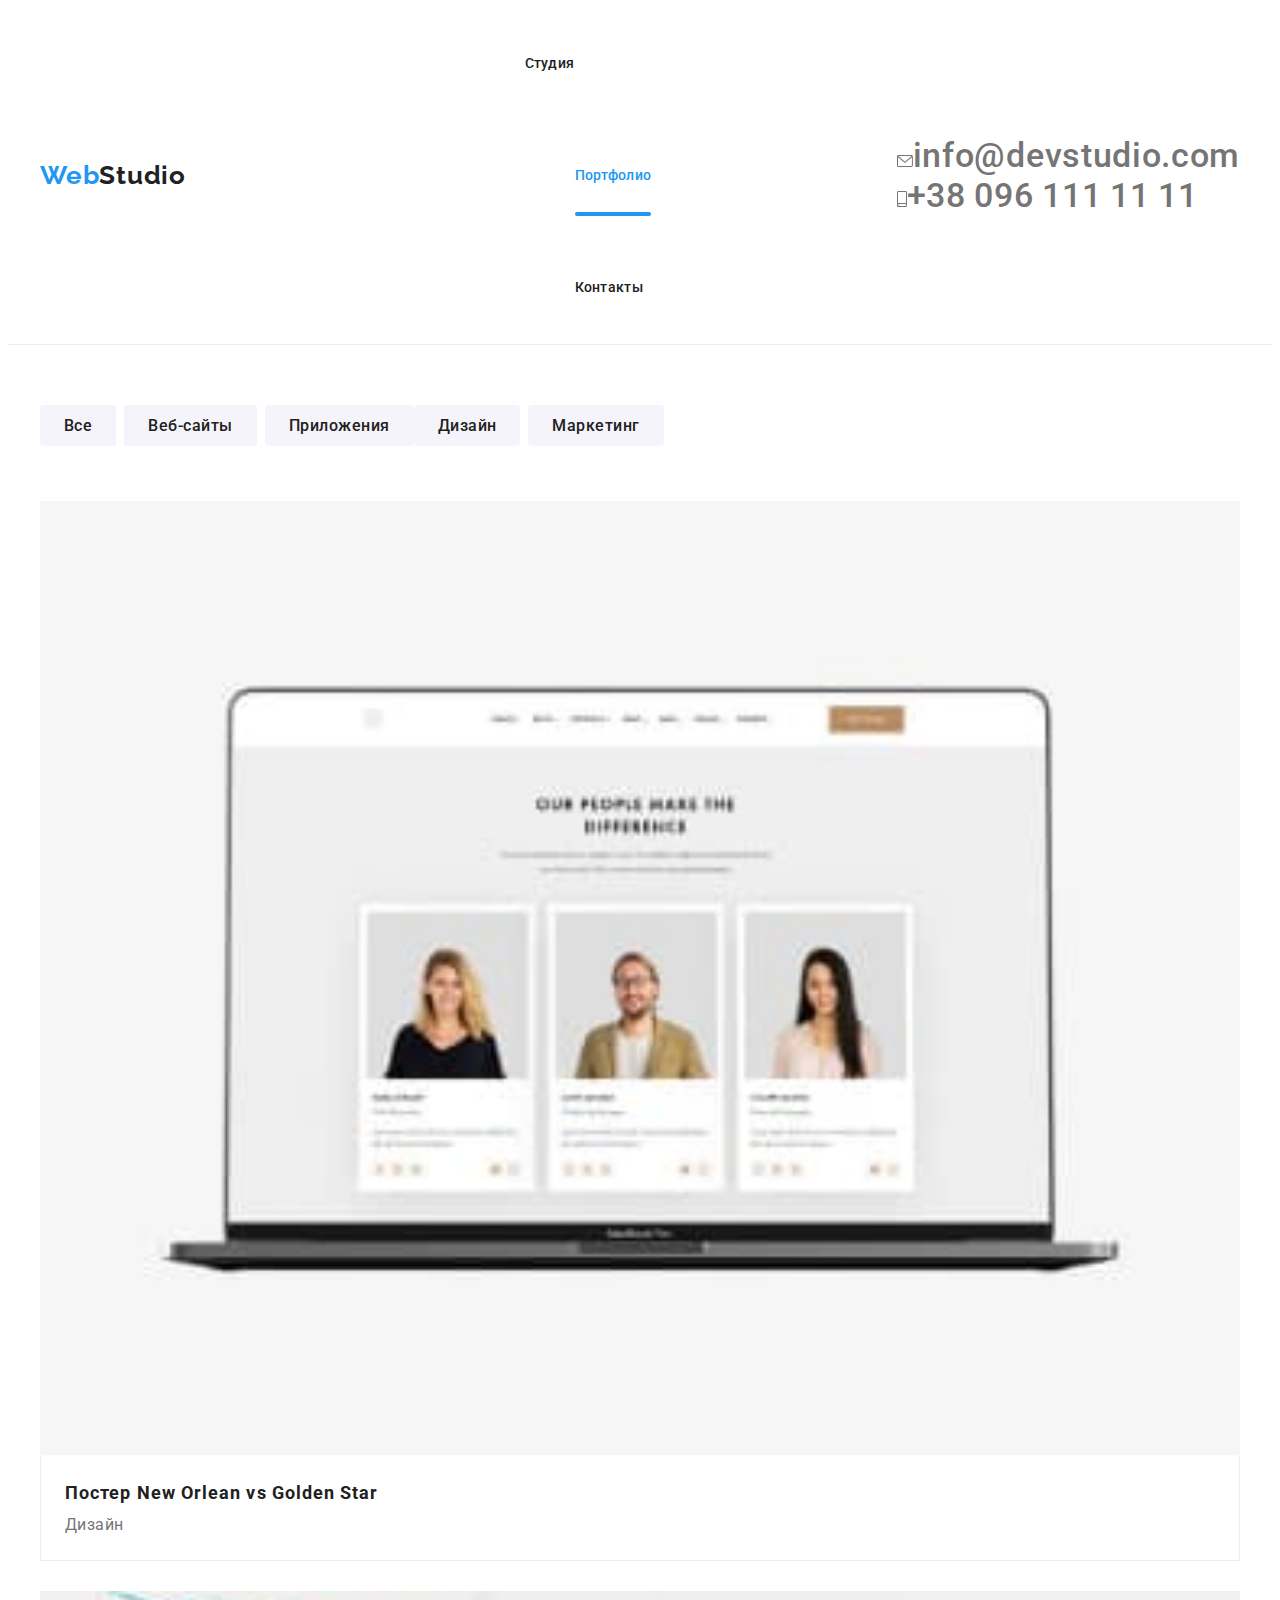
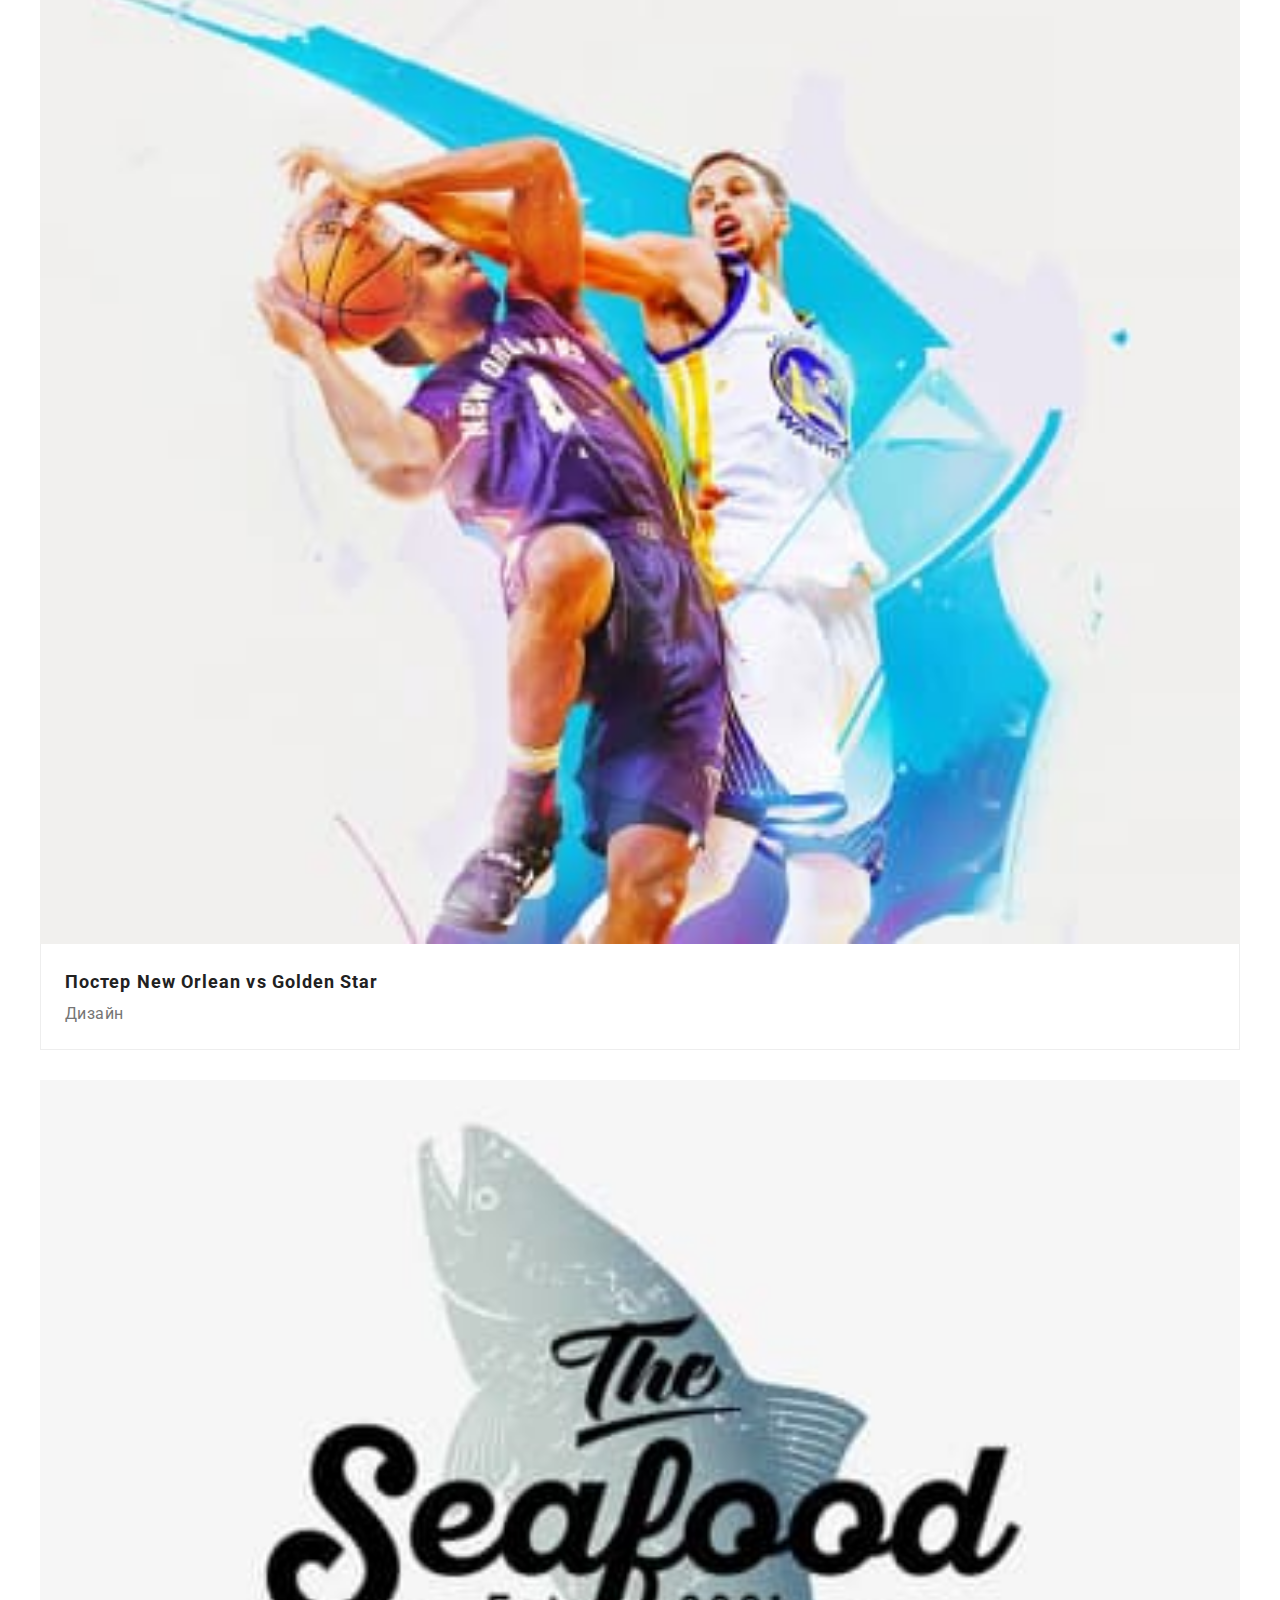
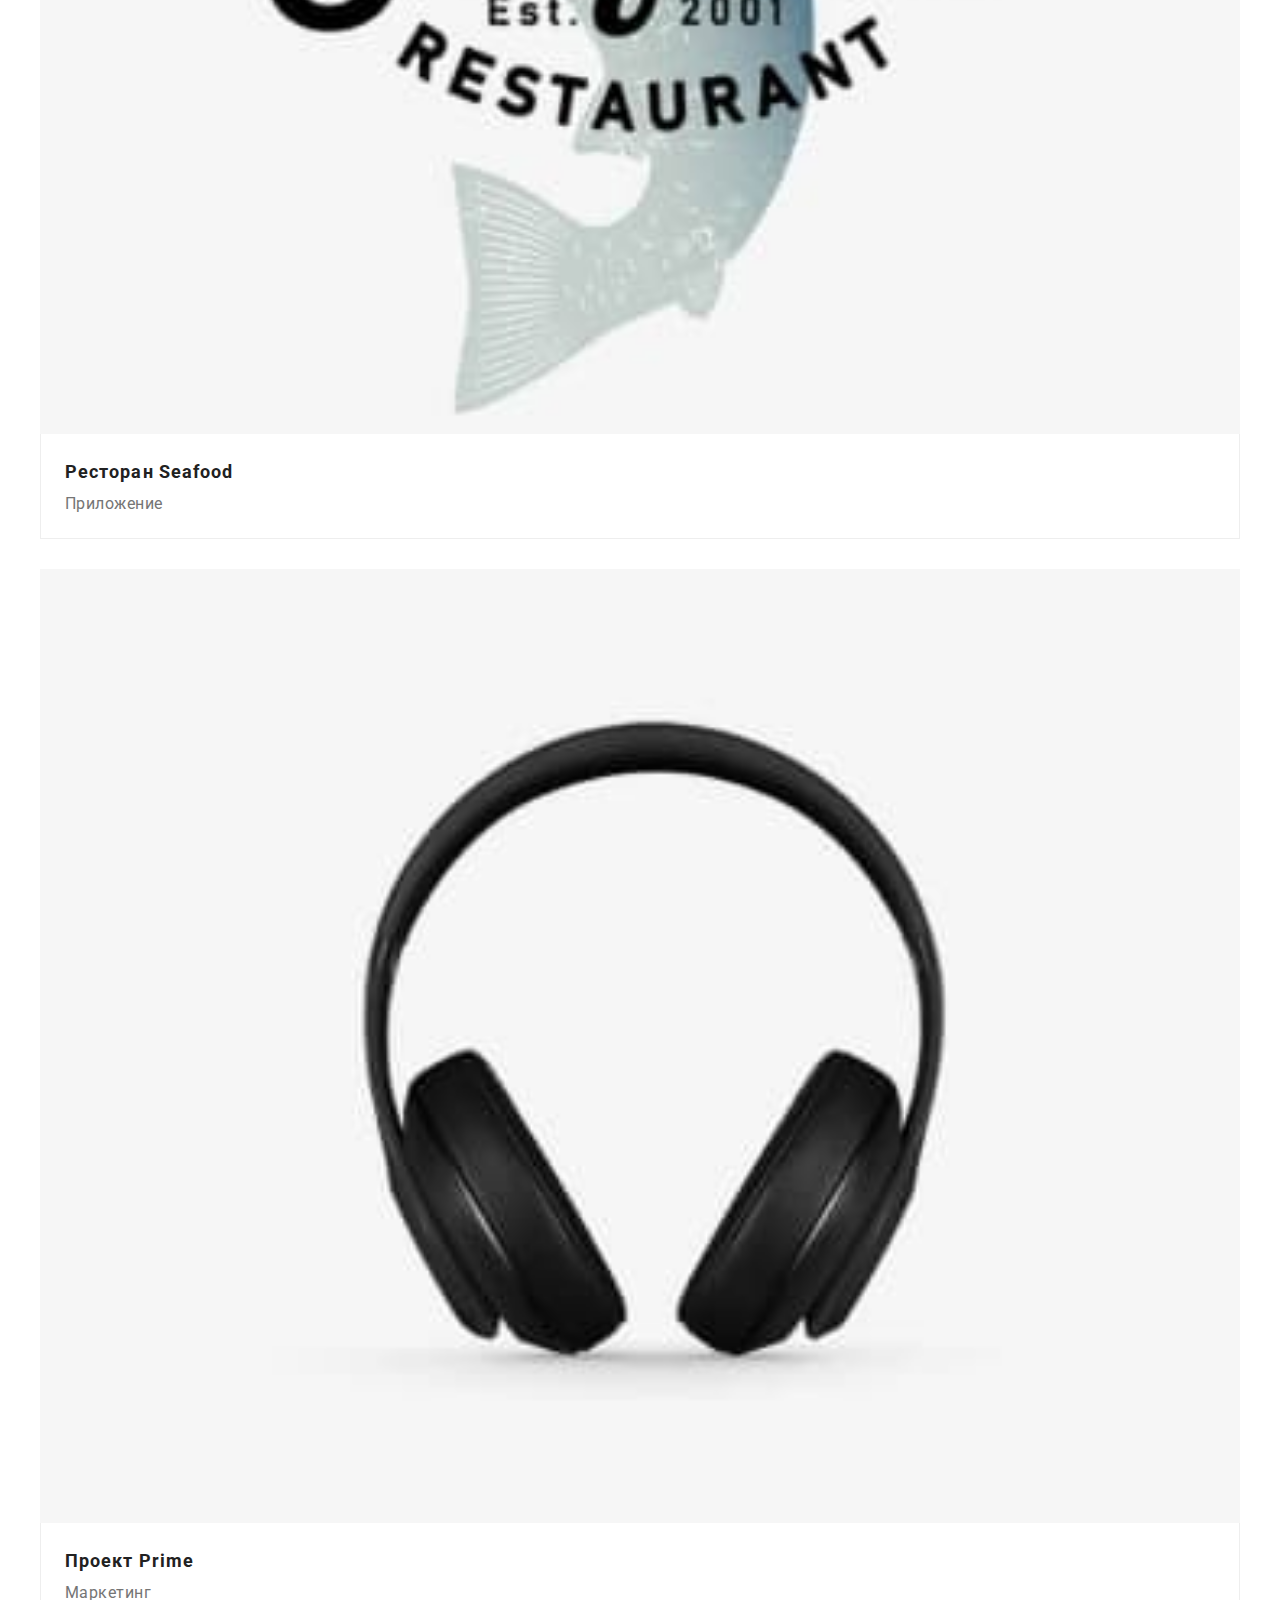
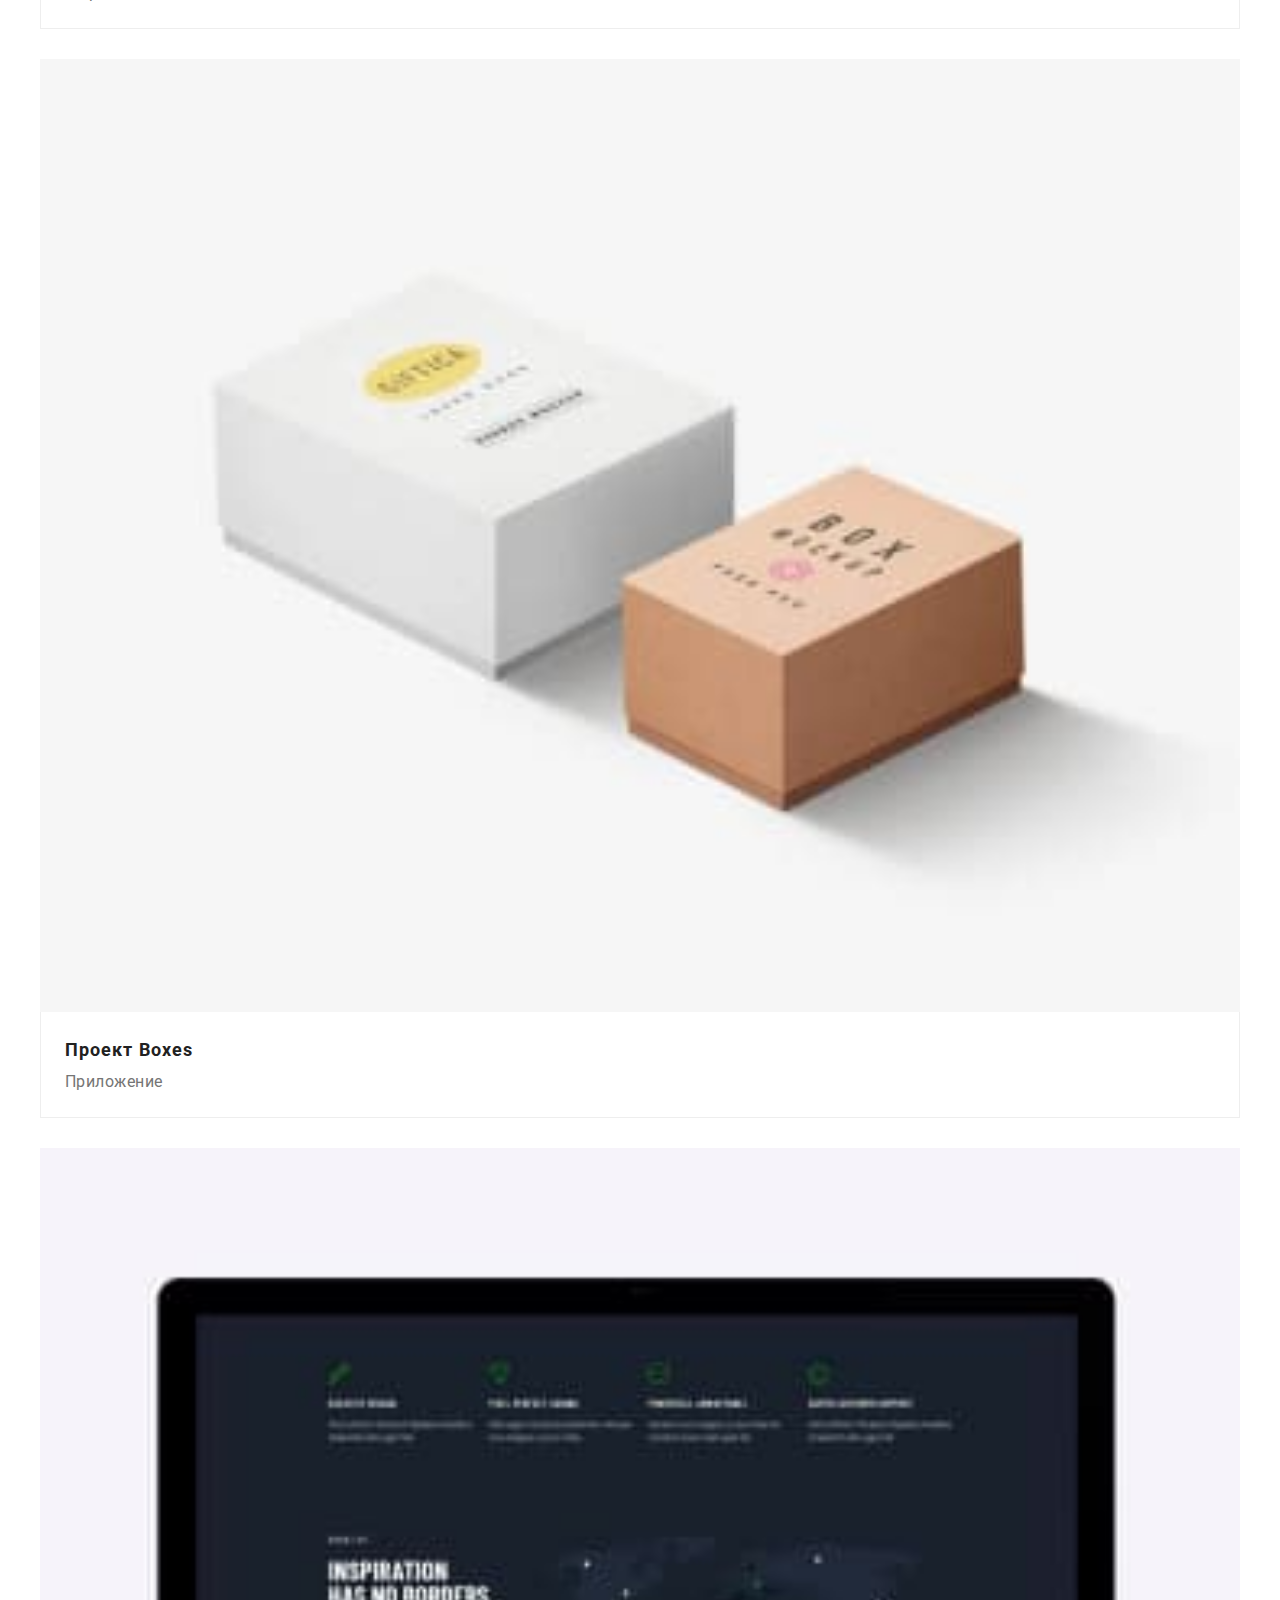
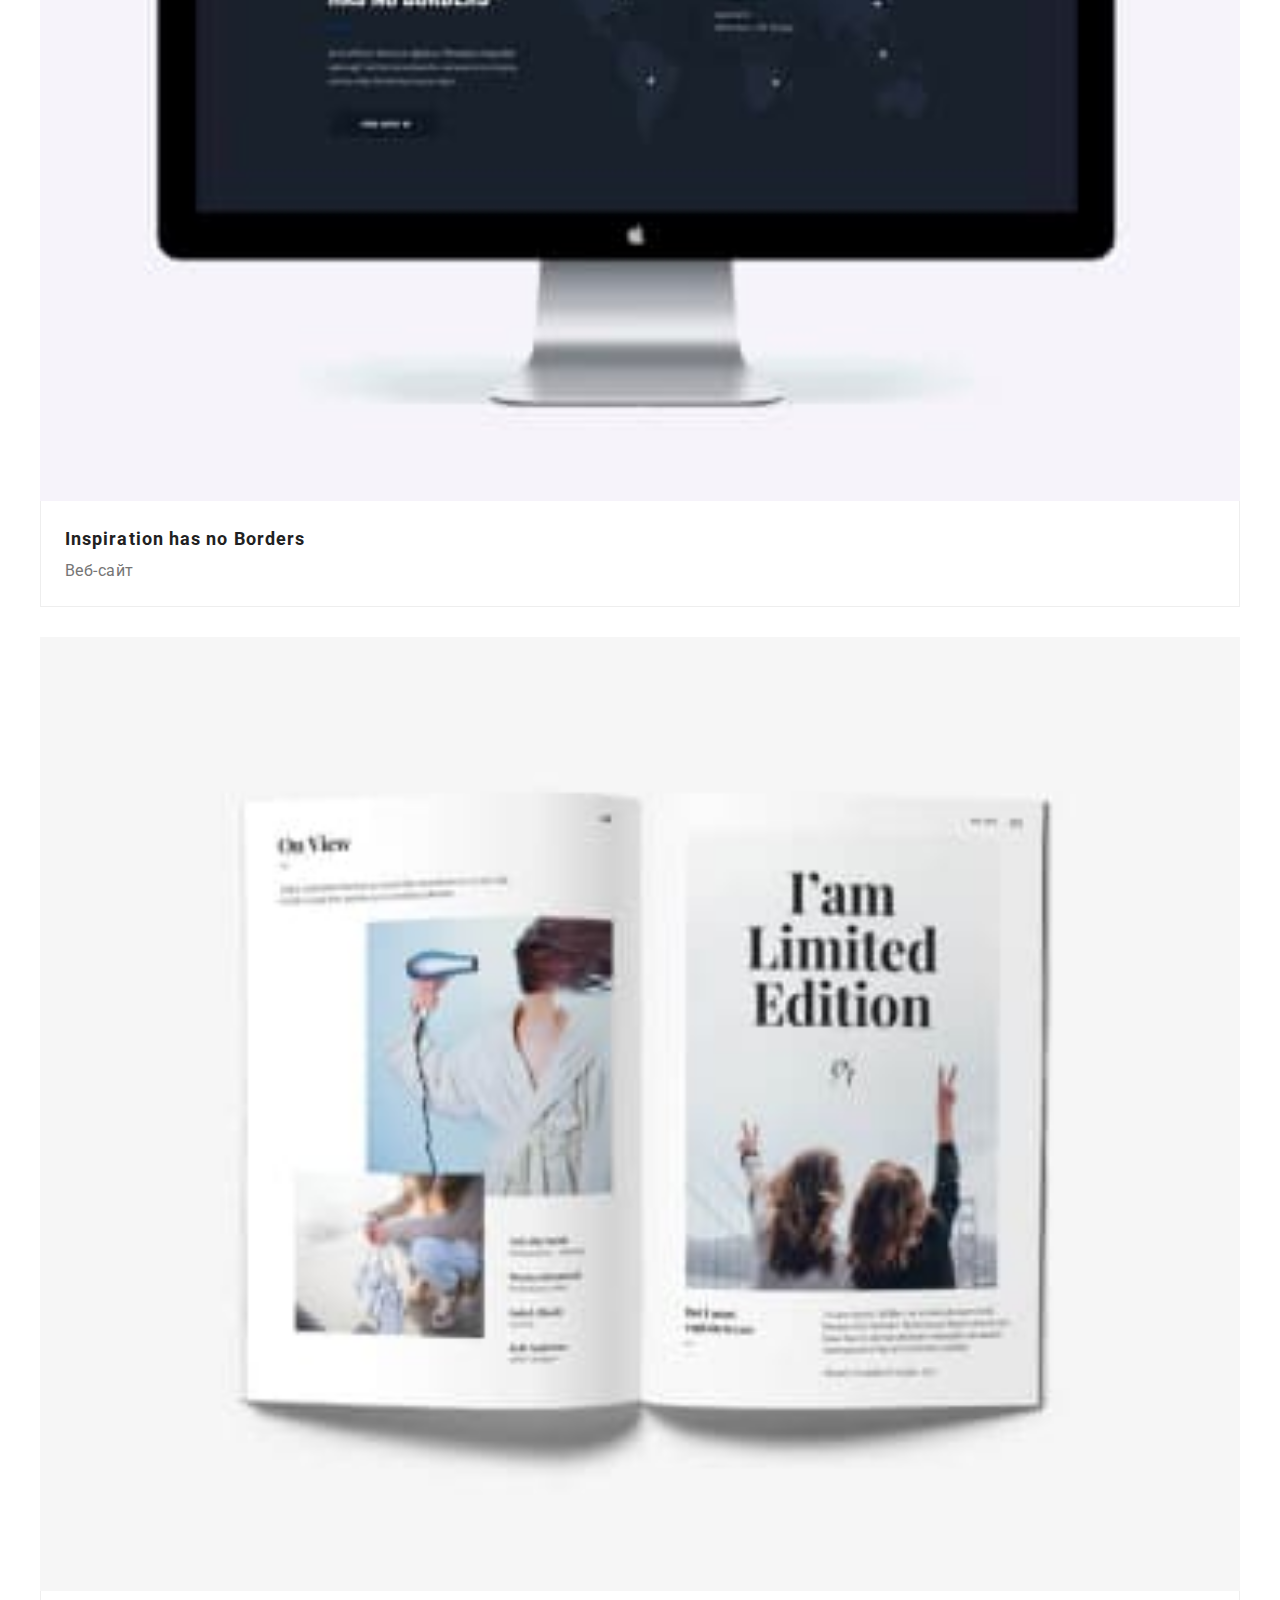
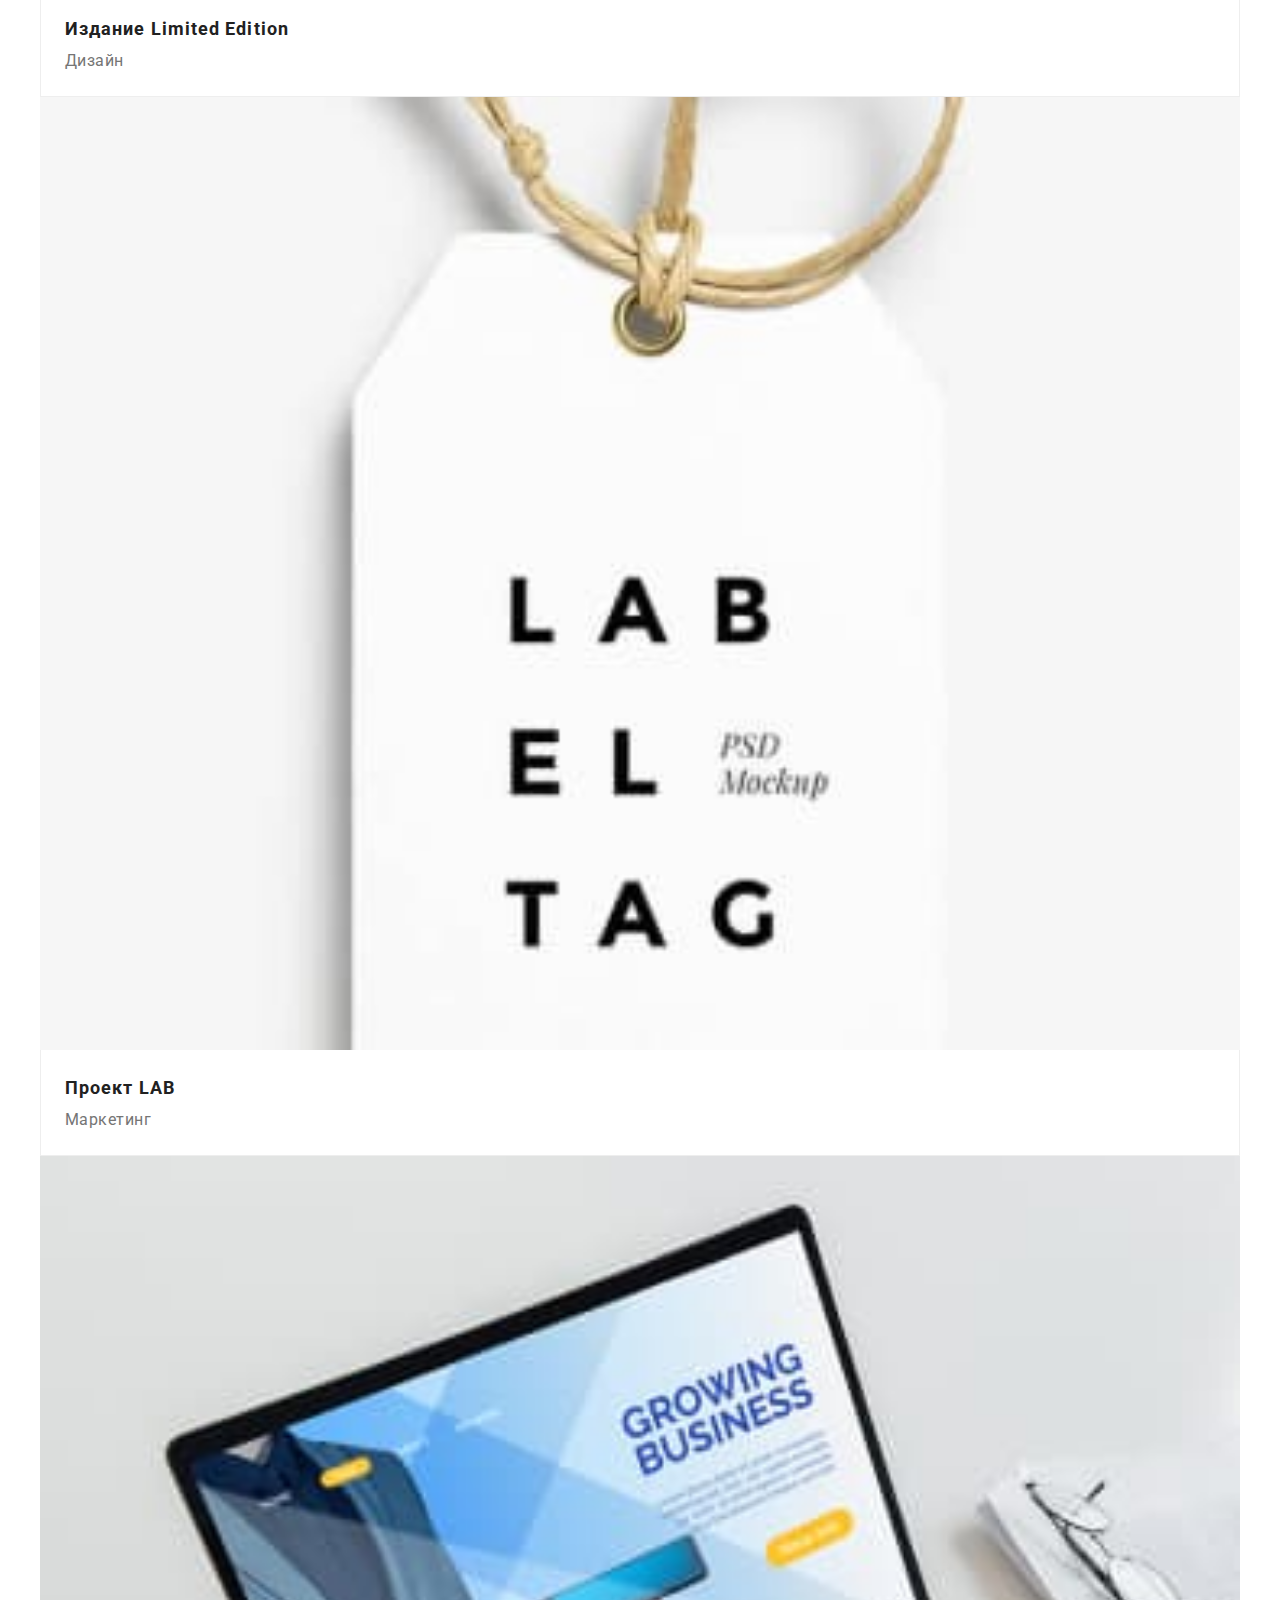
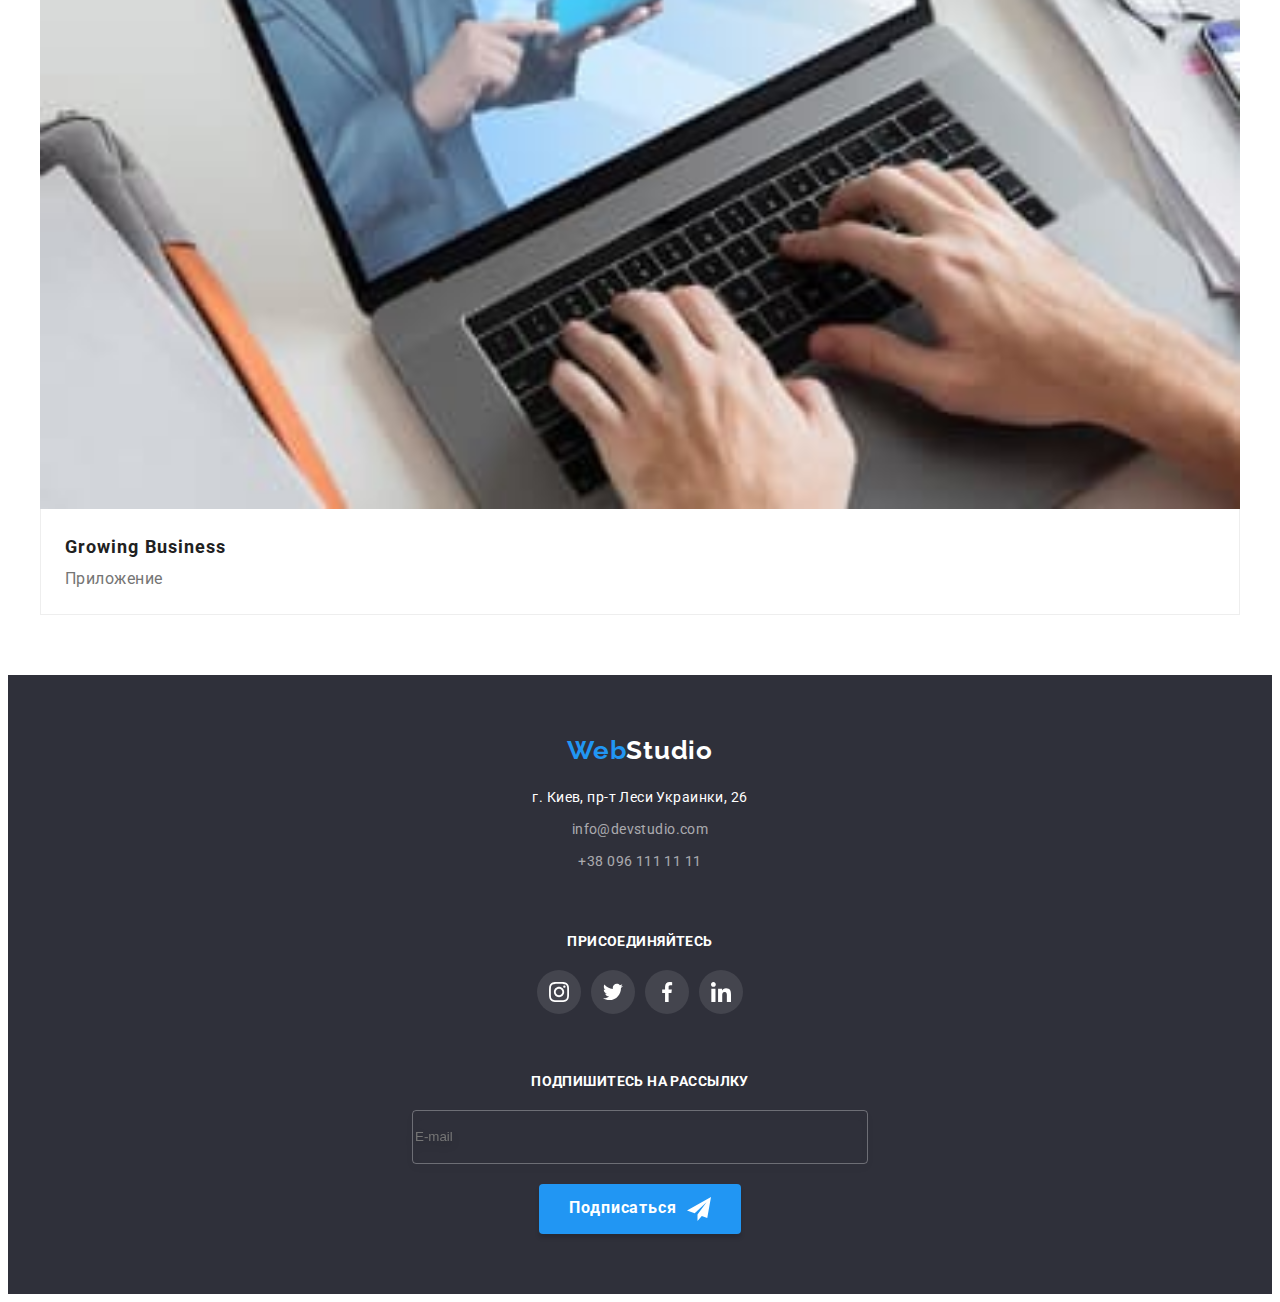
==== commit 8bc27100: "Добавляет код для таблетки" ====
--- a/portfolio.html
+++ b/portfolio.html
@@ -188,30 +188,30 @@
           <h1 class="hidden">Портфолио работ</h1>
 
           <ul class="portfolio-project list">
-            <li class="portfolio-project__item line">
-              <a class="portfolio-project__link">
-                <div class="portfolio-project__wrap">
-                  <img
-                    class="portfolio-project__image"
-                    src="./images/laptop-screen.jpg"
-                    alt="Фотографии сотрудников крмпании на экране ноутбука."
-                    width="370"
-                  />
-
-                  <p class="portfolio-project__toptext">
-                    Технокряк это современная площадка распространения
-                    коронавируса. Компании используют эту платформу для
-                    цифрового шпионажа и атак на защищённые сервера конкурентов.
-                  </p>
-                </div>
-
-                <div class="portfolio-project__description">
-                  <h2 class="portfolio-project__title">Технокряк</h2>
-
-                  <p class="portfolio-project__type">Веб-сайт</p>
-                </div>
-              </a>
-            </li>
+            <li class="portfolio-project__item">
+              <a class="portfolio-project__link">
+                <div class="portfolio-project__wrap">
+                  <img class="portfolio-project__image" src="./images/laptop-screen.jpg"
+                    alt="Фотографии сотрудников крмпании на экране ноутбука." width="370" />
+                  
+            
+                  <p class="portfolio-project__toptext">
+                    Технокряк это современная площадка распространения
+                    коронавируса. Компании используют эту платформу для
+                    цифрового шпионажа и атак на защищённые сервера конкурентов.
+                  </p>
+                </div>
+            
+                <div class="portfolio-project__description">
+                  <h2 class="portfolio-project__title">
+                    Постер New Orlean vs Golden Star
+                  </h2>
+            
+                  <p class="portfolio-project__type">Дизайн</p>
+                </div>
+              </a>
+            </li>
+           
 
             <li class="portfolio-project__item">
               <a class="portfolio-project__link">
--- a/css/main.min.css
+++ b/css/main.min.css
@@ -1,2 +1,2 @@
-:root{--primary-text-color: #757575;--main-background-color: #ffffff;--secondary-white-background: #e5e5e5;--tertiary-white-background: #f5f4fa;--title-text-color: #212121;--accent-color: #2196f3;--dark-background: #2f303a;--secondary-text-color: rgba(255, 255, 255, 0.6)}p,h1,h2,h3,h4,h5,h6{margin:0}ul{margin:0;padding:0}img{display:block;width:100%;max-width:100%;height:auto}.header{background-color:var(--main-background-color);border-bottom:1px solid #ececec}.header__container{display:flex;padding:16px 15px;justify-content:space-between;align-items:center}@media screen and (min-width: 481px) and (max-width: 768px){.header__container{width:738px;padding:0 15px}}@media screen and (min-width: 1200px){.header__container{display:flex}}.hero{background-color:var(--dark-background);text-align:center;max-width:480px;height:400px;background-image:linear-gradient(to right, rgba(47,48,58,0.4), rgba(47,48,58,0.4)),url(../../images/mobile-header-image.jpg);background-repeat:no-repeat;background-position:center;background-size:cover;display:flex;justify-content:center;align-items:center}@media screen and (min-width: 481px) and (max-width: 768px){.hero{max-width:768px;background-image:linear-gradient(to right, rgba(47,48,58,0.4), rgba(47,48,58,0.4)),url(../../images/tablet-hero-img.jpg)}}@media screen and (min-width: 1200px){.hero{padding-top:200px;padding-bottom:200px;margin-left:auto;margin-right:auto;max-width:1600px;height:600px;padding:118px 60px;background-image:linear-gradient(to right, rgba(47,48,58,0.4), rgba(47,48,58,0.4)),url(../../images/hero-img.jpg)}}.hero__title{color:var(--main-background-color);text-transform:uppercase;margin-bottom:30px;font-weight:900;font-size:26px;line-height:42px;letter-spacing:0.06em}html,body{overflow-x:hidden}.list{list-style-type:none}.link{text-decoration:none}.hidden{display:none}.current::after{content:"";width:100%;background-color:var(--accent-color);height:4px;position:absolute;left:0;bottom:0;border-radius:2px}.container{width:100%}@media screen and (min-width: 480px){.container{max-width:480px}}@media screen and (min-width: 768px){.container{max-width:768px}}@media screen and (min-width: 1200px){.container{max-width:1200px;padding-left:15px;padding-right:15px;margin:0 auto}}.section{padding:60px 15px}.section-title{color:var(--title-text-color);font-weight:700;font-size:28px;line-height:1.17;letter-spacing:0.03em;margin-bottom:30px}@media screen and (min-width: 1200px){.section-title{font-size:36px;line-height:1.16}}.button{font-family:inherit;color:var(--main-background-color);background-color:var(--accent-color);font-weight:700;font-size:16px;line-height:1.8;letter-spacing:0.06em;cursor:pointer;border-radius:4px;padding:10px 32px;min-width:200px;height:50px}.modal__checkbox--visually-hidden{position:absolute;white-space:nowrap;width:1px;height:1px;overflow:hidden;border:0;padding:0;clip:rect(0 0 0 0);clip-path:inset(50%);margin:-1px}.modal{min-height:609px;width:100%;background-color:var(--main-background-color);box-shadow:0px 1px 3px rgba(0,0,0,0.12),0px 1px 1px rgba(0,0,0,0.14),0px 2px 1px rgba(0,0,0,0.2);border-radius:4px;top:50%;left:50%;transform:translate(-50%, -50%) scale(1);transition:transform 500ms;position:absolute;padding:40px}@media screen and (min-width: 768px){.modal{width:450px}}@media screen and (min-width: 1200px){.modal{width:528px;min-height:581px}}.modal__close-button{width:30px;height:30px;border-radius:50%;background:#ffffff;border:1px solid rgba(0,0,0,0.1);position:absolute;top:8px;right:8px;padding:0;cursor:pointer}.modal__close-icon{width:18px;height:18px;fill:#000000;transition-property:fill}.modal__close-button .modal__close-icon:hover,.modal__close-button .modal__close-icon:focus{fill:var(--accent-color)}textarea{resize:none;color:var(--primary-text-color);width:100%;height:120px;border:1px solid rgba(33,33,33,0.2);border-radius:4px;padding:12px 16px;font-weight:400;font-size:12px;line-height:1.16;letter-spacing:.01em}.modal__form-title{text-align:center;color:var(--title-text-color);margin-bottom:12px;font-weight:700;font-size:20px;line-height:1.15;letter-spacing:.03em}.modal__form-label{color:var(--primary-text-color);margin-bottom:4px;display:block;font-weight:400;font-size:12px;line-height:1.16;letter-spacing:.01em}.modal__agreement{color:var(--primary-text-color);font-weight:400;font-size:14px;line-height:1.7;letter-spacing:.03em}.modal__agreement .modal__check{width:16px;height:15px;border:2px solid black;border-radius:2px}.modal__check-icon{fill:transparent}.modal__checkbox:checked+.modal__agreement svg{fill:var(--main-background-color)}.modal__checkbox:checked+.modal__agreement .modal__check{background-color:var(--accent-color);border:none}.modal__submit-btn{font-family:inherit;color:var(--main-background-color);background-color:var(--accent-color);cursor:pointer;border-radius:4px;padding:10px 55px;width:200px;height:50px;box-shadow:0px 4px 4px rgba(0,0,0,0.15);border-radius:4px;border-color:transparent;margin-top:30px;font-weight:700;font-size:16px;line-height:1.8;letter-spacing:.06em}.modal__form-input{width:100%;height:40px;border:1px solid rgba(33,33,33,0.2);border-radius:4px;padding-left:40px;cursor:pointer;outline:none;transition-property:border-color}.modal__form-input:hover,.modal__form-input:focus{border-color:var(--accent-color)}.modal__form-input:focus+.modal__decoration-icon{fill:var(--accent-color)}.modal__term-link{color:var(--accent-color)}.modal__form-field.modal__form-field--feedback{margin-bottom:20px}.modal__form-field{position:relative;margin-bottom:10px}.modal__decoration-icon{position:absolute;top:29px;left:12px}.modal__bottom-form{flex-wrap:wrap}.modal__check{margin-right:7px}.logo{font-family:Raleway, serif;text-decoration:none;font-weight:700;font-size:24px;line-height:1.16;letter-spacing:.03em}@media screen and (min-width: 1200px){.logo{font-weight:700;font-size:26px;line-height:1.2;letter-spacing:.03em}}.logo--black{color:var(--title-text-color);display:inline-block}@media screen and (min-width: 481px) and (max-width: 768px){.logo--black{padding:26px}}@media screen and (min-width: 1200px){.logo--black{padding-top:24px;padding-bottom:25px;margin-right:93px}}.logo--white{color:var(--main-background-color);display:inline-block;margin-bottom:20px}.logo--accent{color:var(--accent-color)}.contacts{display:none}@media screen and (min-width: 481px){.contacts{display:block}}@media screen and (min-width: 481px) and (max-width: 768px){.contact-info{display:flex;flex-direction:column}}.contact-info{font-weight:500;font-size:34px;line-height:1.17;letter-spacing:.02em}@media screen and (min-width: 481px) and (max-width: 768px){.contact-info{font-weight:500;font-size:12px;line-height:1.16;letter-spacing:.02em}}.contact-info__icon--mail,.contact-info__icon--tel{fill:var(--primary-text-color);transition-property:fill;display:none}@media screen and (min-width: 481px){.contact-info__icon--mail,.contact-info__icon--tel{display:inline-block}}@media screen and (min-width: 481px) and (max-width: 768px){.contact-info__icon--mail,.contact-info__icon--tel{margin-right:8px}}.contact-info__item--tel{font-weight:500;font-size:34px;line-height:1.17;letter-spacing:0.02em;margin-bottom:32px}.contact-info__item--mail{font-weight:500;font-size:24px;line-height:1.16;letter-spacing:0.02em}@media screen and (min-width: 481px) and (max-width: 768px){.contact-info__item:first-child{margin-bottom:10px}}.contact-info__link{color:var(--primary-text-color);text-decoration-line:none;transition-property:color}.contact-info__link:hover,.contact-info__link:focus{color:var(--accent-color)}.contact-info__link:hover .contact-info__icon--mail,.contact-info__link:focus .contact-info__icon--mail{fill:var(--accent-color)}.contact-info__link:hover .contact-info__icon--tel,.contact-info__link:focus .contact-info__icon--tel{fill:var(--accent-color)}@media screen and (min-width: 481px) and (max-width: 768px){.contact-info__link{padding:21px 0}}.site-nav{color:var(--title-text-color);text-decoration:none;transition-property:color;font-weight:500;font-size:40px;line-height:1.17;letter-spacing:.02em;display:flex;flex-direction:column;gap:32px}@media screen and (min-width: 481px) and (max-width: 768px){.site-nav{flex-direction:row;font-weight:500;font-size:14px;line-height:1.14;letter-spacing:.02em}}@media screen and (min-width: 1200px){.site-nav{display:flex;font-weight:500;font-size:14px;line-height:1.14;letter-spacing:.02em}}.site-nav__link{color:var(--title-text-color)}.navigation{display:flex;align-items:center;display:none}@media screen and (min-width: 481px){.navigation{display:block}}.site-nav .site-nav__link:hover,.site-nav .site-nav__link:focus{color:var(--accent-color)}@media screen and (min-width: 481px) and (max-width: 768px){.site-nav__link{padding-top:32px;padding-bottom:32px;display:inline-block}}.site-nav .site-nav__link.current{color:var(--accent-color);position:relative}.navigation__icon-menu{opacity:1;fill:black}.navigation__menu-button.is-active .navigation__icon-menu{opacity:0}.navigation__menu-button.is-active .navigation__icon-cross{opacity:1}.navigation__icon-cross{opacity:0;fill:black}@media screen and (min-width: 1200px){.site-nav{color:var(--title-text-color);text-decoration:none;display:flex;transition-property:color;font-weight:500;font-size:14px;line-height:1.14;letter-spacing:.02em}.site-nav__link{color:var(--title-text-color)}.navigation{display:flex;align-items:center}.site-nav .site-nav__item+.site-nav__item{margin-left:50px}.site-nav__link{padding-top:32px;padding-bottom:32px;display:inline-block}.site-nav .site-nav__link:hover,.site-nav .site-nav__link:focus{color:var(--accent-color)}.site-nav .site-nav__link.current{color:var(--accent-color);position:relative}}.page-filter{display:flex;flex-wrap:wrap;margin-bottom:40px}@media screen and (min-width: 481px) and (max-width: 768px){.page-filter{flex-wrap:nowrap;justify-content:center;margin-bottom:30px;gap:8px}}.page-filter__item+.page-filter__item{margin-left:8px;margin-bottom:15px}.page-filter__item:nth-child(4){margin-left:0}.page-filter__item:nth-child(n+4){margin-bottom:0}@media screen and (min-width: 481px) and (max-width: 768px){.page-filter__item+.page-filter__item{margin:0}}.page-filter__button{font-family:inherit;color:var(--title-text-color);border-radius:4px;padding:6px 22px;background-color:var(--tertiary-white-background);border-color:transparent;cursor:pointer;transition-property:background-color, color, box-shadow;font-weight:500;font-size:16px;line-height:1.6;letter-spacing:.03em}.page-filter__button:hover,.page-filter__button:focus{color:var(--main-background-color);background-color:var(--accent-color);box-shadow:0px 3px 1px rgba(0,0,0,0.1),0px 1px 2px rgba(0,0,0,0.08),0px 2px 2px rgba(0,0,0,0.12)}body{font-family:Roboto, sans-serif;color:var(--primary-text-color)}.main{background-color:var(--main-background-color)}.backdrop{width:100vw;height:100vh;background-color:rgba(0,0,0,0.2);position:fixed;top:0;transition:opacity 500ms, visibility 500ms}.backdrop--is-hidden{opacity:0;visibility:hidden;pointer-events:none}.backdrop--is-hidden .modal{transform:scale(0.7)}.features__list{display:flex;flex-direction:column;align-items:center;justify-content:center}@media screen and (min-width: 481px) and (max-width: 768px){.features__list{flex-direction:row;flex-wrap:wrap;align-items:baseline;justify-content:baseline}}.features__title{color:var(--title-text-color);text-transform:uppercase;margin-bottom:10px;font-weight:700;font-size:14px;line-height:1.14;letter-spacing:.03em;text-align:center}.features__description{color:var(--primary-text-color);font-size:14px;line-height:1.7;letter-spacing:.03em;margin-bottom:30px}.features__item{width:450px;display:flex;flex-direction:column;align-content:center}@media screen and (min-width: 481px) and (max-width: 768px){.features__item{width:354px;display:flex;flex-direction:row;flex-wrap:wrap}}@media screen and (min-width: 481px) and (max-width: 768px){.features__item:nth-child(2n+1){margin-right:30px}}.features__title--hidden{display:none}.features__thumb{width:450px;height:120px;border-radius:4px;background-color:var(--tertiary-white-background);margin-bottom:30px}@media screen and (min-width: 481px) and (max-width: 768px){.features__thumb{width:354px}}.footer__button{box-shadow:0px 4px 4px rgba(0,0,0,0.15);border-color:transparent;padding:10px 28px}.footer__form--subscribe{width:570px}.footer__input--subscribe{width:450px;height:50px;background-color:transparent;border:1px solid rgba(255,255,255,0.3);filter:drop-shadow(0px 4px 4px rgba(0,0,0,0.15));border-radius:4px;margin-bottom:20px}.footer__container--logo{display:flex;flex-direction:column;justify-content:center;align-items:center}.footer__container--subscribe{display:flex;flex-direction:column;justify-content:center;align-items:center}.footer__icon-send{margin-left:10px}.footer__title--subscribe{text-transform:uppercase;text-align:center;color:var(--main-background-color);margin-bottom:20px;font-weight:700;font-size:14px;line-height:1.14;letter-spacing:.03em}.footer-input{color:var(--main-background-color)}.footer__link--white{color:var(--main-background-color);transition-property:color}.footer__link--white:hover,.footer__link--white:focus{color:var(--accent-color)}.footer__link{color:var(--secondary-text-color);transition-property:color}.footer__link:hover,.footer__link:focus{color:var(--accent-color)}.footer__list .footer__item+.footer__item{margin-top:8px}.footer__item{font-style:normal;font-weight:400;font-size:14px;line-height:1.7;letter-spacing:.03em}.footer__list--socials{display:flex;justify-content:center}.footer__link--socials{width:44px;height:44px;background-color:rgba(255,255,255,0.1);border-radius:50%;cursor:pointer;transition-property:background-color}.footer__link--socials:hover,.footer__link--socials:hover{background-color:var(--accent-color)}.footer__item--socials+.footer__item--socials{margin-left:10px}.footer__icon--socials{fill:var(--main-background-color)}.footer__container--socials{display:flex;justify-content:center;align-items:center;flex-direction:column;margin-bottom:60px}.footer__title--join{margin-bottom:20px;text-transform:uppercase;color:var(--main-background-color);font-weight:700;font-size:14px;line-height:1.14;letter-spacing:.03em}.footer__container--contacts{display:flex;flex-direction:column;justify-content:center;align-items:center}@media screen and (min-width: 418px) and (max-width: 768px){.footer__container--contacts{flex-direction:row;flex-wrap:wrap;justify-content:space-around}}.footer{background-color:var(--dark-background)}.logo-link-footer{color:var(--main-background-color);text-decoration-line:none}.footer__list{display:flex;flex-direction:column;justify-content:center;align-items:center}.footer__container--logo{display:flex;flex-direction:column;justify-content:center;align-items:center}.footer__container--address{margin-bottom:60px}.clients__link{width:210px;height:92px;background-color:var(--main-background-color);border-radius:4px;border:1px solid #afb1b8;cursor:pointer;transition-property:border-color}.clients__link:hover,.clients__link:focus{border-color:var(--accent-color)}.clients__link:hover .clients__icon,.clients__link:focus .clients__icon{fill:var(--accent-color)}@media screen and (min-width: 481px) and (max-width: 768px){.clients__link{width:226px}}.clients__list{display:flex;flex-wrap:wrap}.clients__icon{fill:#afb1b8;transition-property:fill}.clients{text-align:center}.clients__item{margin-bottom:30px;margin-right:30px}.clients__item:nth-child(2n){margin-right:0}.clients__item:nth-child(n+5){margin-bottom:0}@media screen and (min-width: 481px) and (max-width: 768px){.clients__list{gap:30px}.clients__item{margin:0}}.work{background-color:var(--main-background-color);padding-top:0;text-align:center;display:none}.work__list{display:flex}.work__item{margin-right:30px;position:relative}.work__item:nth-child(3n){margin-right:0}.work__img,.teamplayers__img,.portfolio-project__image{width:100%;height:auto}.work__toptext-container{width:370px;height:70px;position:absolute;bottom:0;background-color:rgba(47,48,58,0.8)}.work__toptext{text-transform:uppercase;color:var(--main-background-color);font-weight:700;font-size:14px;line-height:1.14;letter-spacing:.03em}.teamplayers__item{border-radius:0px 0px 4px 4px;background:#ffffff;box-shadow:0px 1px 3px rgba(0,0,0,0.12),0px 1px 1px rgba(0,0,0,0.14),0px 2px 1px rgba(0,0,0,0.2);margin-bottom:30px}.teamplayers__item:nth-child(4n){margin-bottom:30px}@media screen and (min-width: 481px) and (max-width: 768px){.teamplayers__list{display:flex;flex-wrap:wrap}.teamplayers__item{width:354px}.teamplayers__item:nth-child(2n+1){margin-right:30px}.teamplayers__item:nth-child(n+3){margin-bottom:0}}.teamplayers{background-color:var(--tertiary-white-background);text-align:center}.teamplayers__link--socials{width:44px;height:44px;background-color:var(--main-background-color);border-radius:50%;transition-property:background-color}.teamplayers__link--socials:hover,.teamplayers__link--socials:focus{background-color:var(--accent-color);cursor:pointer}.teamplayers__link--socials:hover:hover .teamplayers__icon--socials,.teamplayers__link--socials:hover:focus .teamplayers__icon--socials,.teamplayers__link--socials:focus:hover .teamplayers__icon--socials,.teamplayers__link--socials:focus:focus .teamplayers__icon--socials{fill:var(--main-background-color)}.teamplayers__list--socials{display:flex;justify-content:center}.teamplayers__icon--socials{fill:#afb1b8;transition-property:fill}.teamplayers__profile{padding-top:30px;padding-bottom:24px}@media screen and (min-width: 1200px){.teamplayers__list{display:flex}}.teamplayers__name{color:var(--title-text-color);margin-bottom:10px;font-weight:500;font-size:16px;line-height:1.18;letter-spacing:.03em}.teamplayers__position{color:var(--primary-text-color);margin-bottom:16px;font-size:16px;line-height:1.18;letter-spacing:.03em}.portfolio-project{display:flex;flex-direction:column}.portfolio-project__description{padding:20px 24px;border-bottom:1px solid #eeeeee;border-left:1px solid #eeeeee;border-right:1px solid #eeeeee}.portfolio-project__link{display:block;cursor:pointer;transition-property:box-shadow}.portfolio-project__link:hover{box-shadow:0px 1px 1px rgba(0,0,0,0.12),0px 4px 4px rgba(0,0,0,0.06),1px 4px 6px rgba(0,0,0,0.16)}.portfolio-project__item{margin-bottom:30px}.portfolio-project__item:nth-child(3n){margin-right:0}.portfolio-project__item:nth-child(n+7){margin-bottom:0}.portfolio-project__title{color:var(--title-text-color);font-weight:700;font-size:18px;line-height:2;letter-spacing:.06em}.portfolio-project__type{color:var(--primary-text-color);font-size:16px;line-height:1.8;letter-spacing:.03em}.portfolio-project__wrap{position:relative;overflow:hidden}.portfolio-project__toptext{position:absolute;top:0;left:0;background-color:rgba(33,150,243,0.9);color:var(--main-background-color);padding:63px 24px;height:100%;transform:translateY(101%);transition:transform 250ms linear;font-weight:400;font-size:18px;line-height:1.55;letter-spacing:.03em}.portfolio-project__link:hover .portfolio-project__toptext{transform:translateY(0)}.modal__close-icon,.modal__form-input,.contact-info__icon--mail,.contact-info__icon--tel,.contact-info__link,.site-nav,.page-filter__button,.footer__link--white,.footer__link,.footer__link--socials,.clients__link,.clients__icon,.teamplayers__link--socials,.teamplayers__icon--socials,.portfolio-project__link{transition-duration:250ms;transition-timing-function:cubic-bezier(0.4, 0, 0.2, 1)}.modal__close-button,.modal__agreement,.modal__bottom-form,.modal__check,.features__thumb,.footer__button,.footer__link--socials,.clients__link,.work__toptext-container,.teamplayers__link--socials{justify-content:center;align-items:center;display:flex}.navigation__menu-button{display:block;width:40px;height:40px;background-color:transparent;border:transparent;outline:transparent;position:relative;z-index:99;cursor:pointer;padding:12px 8px}@media screen and (min-width: 481px){.menu-for-mobile{display:none}}.mobile-overlay{width:100vw;min-height:100vh;position:fixed;left:0;top:0;background-color:white;z-index:10;transform:translateX(100%);transition:transform;visibility:hidden;pointer-events:none;padding-left:40px;padding-top:48px;padding-bottom:48px;display:flex;justify-content:space-between;flex-direction:column;padding:48px 40px;height:100vh}.mobile-menu{width:100%;height:100%;background-color:white;display:flex;flex-direction:column;justify-content:space-between}.mobile-overlay.is-open{transform:translateX(0);visibility:visible;pointer-events:initial}.mobile-menu__navigation{font-weight:500;font-size:40px;line-height:47px;letter-spacing:0.02em}.mobile-menu__socials-link{font-family:Roboto,sans-serif;font-style:normal;font-weight:500;font-size:18px;line-height:1.2;letter-spacing:0.02em;color:var(--accent-color)}.mobile-menu__socials-table-data:not(:last-child){border-right:1px solid rgba(33,33,33,0.2);padding-right:10px}.mobile-menu__socials-table-data:not(:first-child){padding-left:10px}.mobile-menu__contacts{margin-bottom:64px}
+:root{--primary-text-color: #757575;--main-background-color: #ffffff;--secondary-white-background: #e5e5e5;--tertiary-white-background: #f5f4fa;--title-text-color: #212121;--accent-color: #2196f3;--dark-background: #2f303a;--secondary-text-color: rgba(255, 255, 255, 0.6)}p,h1,h2,h3,h4,h5,h6{margin:0}ul{margin:0;padding:0}img{display:block;width:100%;max-width:100%;height:auto}.header{background-color:var(--main-background-color);border-bottom:1px solid #ececec}.header__container{display:flex;padding:16px 15px;justify-content:space-between;align-items:center}@media screen and (min-width: 481px) and (max-width: 768px){.header__container{width:738px;padding:0 15px}}@media screen and (min-width: 1200px){.header__container{display:flex}}.hero{background-color:var(--dark-background);text-align:center;max-width:480px;height:400px;background-image:linear-gradient(to right, rgba(47,48,58,0.4), rgba(47,48,58,0.4)),url(../../images/mobile-header-image.jpg);background-repeat:no-repeat;background-position:center;background-size:cover;display:flex;justify-content:center;align-items:center}@media screen and (min-width: 481px) and (max-width: 768px){.hero{max-width:768px;background-image:linear-gradient(to right, rgba(47,48,58,0.4), rgba(47,48,58,0.4)),url(../../images/tablet-hero-img.jpg)}}@media screen and (min-width: 1200px){.hero{padding-top:200px;padding-bottom:200px;margin-left:auto;margin-right:auto;max-width:1600px;height:600px;padding:118px 60px;background-image:linear-gradient(to right, rgba(47,48,58,0.4), rgba(47,48,58,0.4)),url(../../images/hero-img.jpg)}}.hero__title{color:var(--main-background-color);text-transform:uppercase;margin-bottom:30px;font-weight:900;font-size:26px;line-height:42px;letter-spacing:0.06em}html,body{overflow-x:hidden}.list{list-style-type:none}.link{text-decoration:none}.hidden{display:none}.current::after{content:"";width:100%;background-color:var(--accent-color);height:4px;position:absolute;left:0;bottom:0;border-radius:2px}.container{width:100%}@media screen and (min-width: 480px){.container{max-width:480px}}@media screen and (min-width: 768px){.container{max-width:768px}}@media screen and (min-width: 1200px){.container{max-width:1200px;padding-left:15px;padding-right:15px;margin:0 auto}}.section{padding:60px 15px}.section-title{color:var(--title-text-color);font-weight:700;font-size:28px;line-height:1.17;letter-spacing:0.03em;margin-bottom:30px}@media screen and (min-width: 1200px){.section-title{font-size:36px;line-height:1.16}}.button{font-family:inherit;color:var(--main-background-color);background-color:var(--accent-color);font-weight:700;font-size:16px;line-height:1.8;letter-spacing:0.06em;cursor:pointer;border-radius:4px;padding:10px 32px;min-width:200px;height:50px}.modal__checkbox--visually-hidden{position:absolute;white-space:nowrap;width:1px;height:1px;overflow:hidden;border:0;padding:0;clip:rect(0 0 0 0);clip-path:inset(50%);margin:-1px}.modal{min-height:609px;width:100%;background-color:var(--main-background-color);box-shadow:0px 1px 3px rgba(0,0,0,0.12),0px 1px 1px rgba(0,0,0,0.14),0px 2px 1px rgba(0,0,0,0.2);border-radius:4px;top:50%;left:50%;transform:translate(-50%, -50%) scale(1);transition:transform 500ms;position:absolute;padding:40px}@media screen and (min-width: 768px){.modal{width:450px}}@media screen and (min-width: 1200px){.modal{width:528px;min-height:581px}}.modal__close-button{width:30px;height:30px;border-radius:50%;background:#ffffff;border:1px solid rgba(0,0,0,0.1);position:absolute;top:8px;right:8px;padding:0;cursor:pointer}.modal__close-icon{width:18px;height:18px;fill:#000000;transition-property:fill}.modal__close-button .modal__close-icon:hover,.modal__close-button .modal__close-icon:focus{fill:var(--accent-color)}textarea{resize:none;color:var(--primary-text-color);width:100%;height:120px;border:1px solid rgba(33,33,33,0.2);border-radius:4px;padding:12px 16px;font-weight:400;font-size:12px;line-height:1.16;letter-spacing:.01em}.modal__form-title{text-align:center;color:var(--title-text-color);margin-bottom:12px;font-weight:700;font-size:20px;line-height:1.15;letter-spacing:.03em}.modal__form-label{color:var(--primary-text-color);margin-bottom:4px;display:block;font-weight:400;font-size:12px;line-height:1.16;letter-spacing:.01em}.modal__agreement{color:var(--primary-text-color);font-weight:400;font-size:14px;line-height:1.7;letter-spacing:.03em}.modal__agreement .modal__check{width:16px;height:15px;border:2px solid black;border-radius:2px}.modal__check-icon{fill:transparent}.modal__checkbox:checked+.modal__agreement svg{fill:var(--main-background-color)}.modal__checkbox:checked+.modal__agreement .modal__check{background-color:var(--accent-color);border:none}.modal__submit-btn{font-family:inherit;color:var(--main-background-color);background-color:var(--accent-color);cursor:pointer;border-radius:4px;padding:10px 55px;width:200px;height:50px;box-shadow:0px 4px 4px rgba(0,0,0,0.15);border-radius:4px;border-color:transparent;margin-top:30px;font-weight:700;font-size:16px;line-height:1.8;letter-spacing:.06em}.modal__form-input{width:100%;height:40px;border:1px solid rgba(33,33,33,0.2);border-radius:4px;padding-left:40px;cursor:pointer;outline:none;transition-property:border-color}.modal__form-input:hover,.modal__form-input:focus{border-color:var(--accent-color)}.modal__form-input:focus+.modal__decoration-icon{fill:var(--accent-color)}.modal__term-link{color:var(--accent-color)}.modal__form-field.modal__form-field--feedback{margin-bottom:20px}.modal__form-field{position:relative;margin-bottom:10px}.modal__decoration-icon{position:absolute;top:29px;left:12px}.modal__bottom-form{flex-wrap:wrap}.modal__check{margin-right:7px}.logo{font-family:Raleway, serif;text-decoration:none;font-weight:700;font-size:24px;line-height:1.16;letter-spacing:.03em}@media screen and (min-width: 1200px){.logo{font-weight:700;font-size:26px;line-height:1.2;letter-spacing:.03em}}.logo--black{color:var(--title-text-color);display:inline-block}@media screen and (min-width: 481px) and (max-width: 768px){.logo--black{padding:26px}}@media screen and (min-width: 1200px){.logo--black{padding-top:24px;padding-bottom:25px;margin-right:93px}}.logo--white{color:var(--main-background-color);display:inline-block;margin-bottom:20px}.logo--accent{color:var(--accent-color)}.contacts{display:none}@media screen and (min-width: 481px){.contacts{display:block}}@media screen and (min-width: 481px) and (max-width: 768px){.contact-info{display:flex;flex-direction:column}}.contact-info{font-weight:500;font-size:34px;line-height:1.17;letter-spacing:.02em}@media screen and (min-width: 481px) and (max-width: 768px){.contact-info{font-weight:500;font-size:12px;line-height:1.16;letter-spacing:.02em}}.contact-info__icon--mail,.contact-info__icon--tel{fill:var(--primary-text-color);transition-property:fill;display:none}@media screen and (min-width: 481px){.contact-info__icon--mail,.contact-info__icon--tel{display:inline-block}}@media screen and (min-width: 481px) and (max-width: 768px){.contact-info__icon--mail,.contact-info__icon--tel{margin-right:8px}}.contact-info__item--tel{font-weight:500;font-size:34px;line-height:1.17;letter-spacing:0.02em;margin-bottom:32px}.contact-info__item--mail{font-weight:500;font-size:24px;line-height:1.16;letter-spacing:0.02em}@media screen and (min-width: 481px) and (max-width: 768px){.contact-info__item:first-child{margin-bottom:10px}}.contact-info__link{color:var(--primary-text-color);text-decoration-line:none;transition-property:color}.contact-info__link:hover,.contact-info__link:focus{color:var(--accent-color)}.contact-info__link:hover .contact-info__icon--mail,.contact-info__link:focus .contact-info__icon--mail{fill:var(--accent-color)}.contact-info__link:hover .contact-info__icon--tel,.contact-info__link:focus .contact-info__icon--tel{fill:var(--accent-color)}@media screen and (min-width: 481px) and (max-width: 768px){.contact-info__link{padding:21px 0}}.site-nav{color:var(--title-text-color);text-decoration:none;transition-property:color;font-weight:500;font-size:40px;line-height:1.17;letter-spacing:.02em;display:flex;flex-direction:column;gap:32px}@media screen and (min-width: 481px) and (max-width: 768px){.site-nav{flex-direction:row;font-weight:500;font-size:14px;line-height:1.14;letter-spacing:.02em}}@media screen and (min-width: 1200px){.site-nav{display:flex;font-weight:500;font-size:14px;line-height:1.14;letter-spacing:.02em}}.site-nav__link{color:var(--title-text-color)}.navigation{display:flex;align-items:center;display:none}@media screen and (min-width: 481px){.navigation{display:block}}.site-nav .site-nav__link:hover,.site-nav .site-nav__link:focus{color:var(--accent-color)}@media screen and (min-width: 481px) and (max-width: 768px){.site-nav__link{padding-top:32px;padding-bottom:32px;display:inline-block}}.site-nav .site-nav__link.current{color:var(--accent-color);position:relative}.navigation__icon-menu{opacity:1;fill:black}.navigation__menu-button.is-active .navigation__icon-menu{opacity:0}.navigation__menu-button.is-active .navigation__icon-cross{opacity:1}.navigation__icon-cross{opacity:0;fill:black}@media screen and (min-width: 1200px){.site-nav{color:var(--title-text-color);text-decoration:none;display:flex;transition-property:color;font-weight:500;font-size:14px;line-height:1.14;letter-spacing:.02em}.site-nav__link{color:var(--title-text-color)}.navigation{display:flex;align-items:center}.site-nav .site-nav__item+.site-nav__item{margin-left:50px}.site-nav__link{padding-top:32px;padding-bottom:32px;display:inline-block}.site-nav .site-nav__link:hover,.site-nav .site-nav__link:focus{color:var(--accent-color)}.site-nav .site-nav__link.current{color:var(--accent-color);position:relative}}.page-filter{display:flex;flex-wrap:wrap;margin-bottom:40px}@media screen and (min-width: 481px) and (max-width: 768px){.page-filter{flex-wrap:nowrap;justify-content:center;margin-bottom:30px;gap:8px}}.page-filter__item+.page-filter__item{margin-left:8px;margin-bottom:15px}.page-filter__item:nth-child(4){margin-left:0}.page-filter__item:nth-child(n+4){margin-bottom:0}@media screen and (min-width: 481px) and (max-width: 768px){.page-filter__item+.page-filter__item{margin:0}}.page-filter__button{font-family:inherit;color:var(--title-text-color);border-radius:4px;padding:6px 22px;background-color:var(--tertiary-white-background);border-color:transparent;cursor:pointer;transition-property:background-color, color, box-shadow;font-weight:500;font-size:16px;line-height:1.6;letter-spacing:.03em}.page-filter__button:hover,.page-filter__button:focus{color:var(--main-background-color);background-color:var(--accent-color);box-shadow:0px 3px 1px rgba(0,0,0,0.1),0px 1px 2px rgba(0,0,0,0.08),0px 2px 2px rgba(0,0,0,0.12)}body{font-family:Roboto, sans-serif;color:var(--primary-text-color)}.main{background-color:var(--main-background-color)}.backdrop{width:100vw;height:100vh;background-color:rgba(0,0,0,0.2);position:fixed;top:0;transition:opacity 500ms, visibility 500ms}.backdrop--is-hidden{opacity:0;visibility:hidden;pointer-events:none}.backdrop--is-hidden .modal{transform:scale(0.7)}.features__list{display:flex;flex-direction:column;align-items:center;justify-content:center}@media screen and (min-width: 481px) and (max-width: 768px){.features__list{flex-direction:row;flex-wrap:wrap;align-items:baseline;justify-content:baseline}}.features__title{color:var(--title-text-color);text-transform:uppercase;margin-bottom:10px;font-weight:700;font-size:14px;line-height:1.14;letter-spacing:.03em;text-align:center}.features__description{color:var(--primary-text-color);font-size:14px;line-height:1.7;letter-spacing:.03em;margin-bottom:30px}.features__item{width:450px;display:flex;flex-direction:column;align-content:center}@media screen and (min-width: 481px) and (max-width: 768px){.features__item{width:354px;display:flex;flex-direction:row;flex-wrap:wrap}}@media screen and (min-width: 481px) and (max-width: 768px){.features__item:nth-child(2n+1){margin-right:30px}}.features__title--hidden{display:none}.features__thumb{width:450px;height:120px;border-radius:4px;background-color:var(--tertiary-white-background);margin-bottom:30px}@media screen and (min-width: 481px) and (max-width: 768px){.features__thumb{width:354px}}.footer__button{box-shadow:0px 4px 4px rgba(0,0,0,0.15);border-color:transparent;padding:10px 28px}.footer__form--subscribe{width:570px}.footer__input--subscribe{width:450px;height:50px;background-color:transparent;border:1px solid rgba(255,255,255,0.3);filter:drop-shadow(0px 4px 4px rgba(0,0,0,0.15));border-radius:4px;margin-bottom:20px}.footer__container--logo{display:flex;flex-direction:column;justify-content:center;align-items:center}.footer__container--subscribe{display:flex;flex-direction:column;justify-content:center;align-items:center}.footer__icon-send{margin-left:10px}.footer__title--subscribe{text-transform:uppercase;text-align:center;color:var(--main-background-color);margin-bottom:20px;font-weight:700;font-size:14px;line-height:1.14;letter-spacing:.03em}.footer-input{color:var(--main-background-color)}.footer__link--white{color:var(--main-background-color);transition-property:color}.footer__link--white:hover,.footer__link--white:focus{color:var(--accent-color)}.footer__link{color:var(--secondary-text-color);transition-property:color}.footer__link:hover,.footer__link:focus{color:var(--accent-color)}.footer__list .footer__item+.footer__item{margin-top:8px}.footer__item{font-style:normal;font-weight:400;font-size:14px;line-height:1.7;letter-spacing:.03em}.footer__list--socials{display:flex;justify-content:center}.footer__link--socials{width:44px;height:44px;background-color:rgba(255,255,255,0.1);border-radius:50%;cursor:pointer;transition-property:background-color}.footer__link--socials:hover,.footer__link--socials:hover{background-color:var(--accent-color)}.footer__item--socials+.footer__item--socials{margin-left:10px}.footer__icon--socials{fill:var(--main-background-color)}.footer__container--socials{display:flex;justify-content:center;align-items:center;flex-direction:column;margin-bottom:60px}.footer__title--join{margin-bottom:20px;text-transform:uppercase;color:var(--main-background-color);font-weight:700;font-size:14px;line-height:1.14;letter-spacing:.03em}.footer__container--contacts{display:flex;flex-direction:column;justify-content:center;align-items:center}@media screen and (min-width: 418px) and (max-width: 768px){.footer__container--contacts{flex-direction:row;flex-wrap:wrap;justify-content:space-around}}.footer{background-color:var(--dark-background)}.logo-link-footer{color:var(--main-background-color);text-decoration-line:none}.footer__list{display:flex;flex-direction:column;justify-content:center;align-items:center}.footer__container--logo{display:flex;flex-direction:column;justify-content:center;align-items:center}.footer__container--address{margin-bottom:60px}.clients__link{width:210px;height:92px;background-color:var(--main-background-color);border-radius:4px;border:1px solid #afb1b8;cursor:pointer;transition-property:border-color}.clients__link:hover,.clients__link:focus{border-color:var(--accent-color)}.clients__link:hover .clients__icon,.clients__link:focus .clients__icon{fill:var(--accent-color)}@media screen and (min-width: 481px) and (max-width: 768px){.clients__link{width:226px}}.clients__list{display:flex;flex-wrap:wrap}.clients__icon{fill:#afb1b8;transition-property:fill}.clients{text-align:center}.clients__item{margin-bottom:30px;margin-right:30px}.clients__item:nth-child(2n){margin-right:0}.clients__item:nth-child(n+5){margin-bottom:0}@media screen and (min-width: 481px) and (max-width: 768px){.clients__list{gap:30px}.clients__item{margin:0}}.work{background-color:var(--main-background-color);padding-top:0;text-align:center;display:none}.work__list{display:flex}.work__item{margin-right:30px;position:relative}.work__item:nth-child(3n){margin-right:0}.work__img,.teamplayers__img,.portfolio-project__image{width:100%;height:auto}.work__toptext-container{width:370px;height:70px;position:absolute;bottom:0;background-color:rgba(47,48,58,0.8)}.work__toptext{text-transform:uppercase;color:var(--main-background-color);font-weight:700;font-size:14px;line-height:1.14;letter-spacing:.03em}.teamplayers__item{border-radius:0px 0px 4px 4px;background:#ffffff;box-shadow:0px 1px 3px rgba(0,0,0,0.12),0px 1px 1px rgba(0,0,0,0.14),0px 2px 1px rgba(0,0,0,0.2);margin-bottom:30px}.teamplayers__item:nth-child(4n){margin-bottom:30px}@media screen and (min-width: 481px) and (max-width: 768px){.teamplayers__list{display:flex;flex-wrap:wrap}.teamplayers__item{width:354px}.teamplayers__item:nth-child(2n+1){margin-right:30px}.teamplayers__item:nth-child(n+3){margin-bottom:0}}.teamplayers{background-color:var(--tertiary-white-background);text-align:center}.teamplayers__link--socials{width:44px;height:44px;background-color:var(--main-background-color);border-radius:50%;transition-property:background-color}.teamplayers__link--socials:hover,.teamplayers__link--socials:focus{background-color:var(--accent-color);cursor:pointer}.teamplayers__link--socials:hover:hover .teamplayers__icon--socials,.teamplayers__link--socials:hover:focus .teamplayers__icon--socials,.teamplayers__link--socials:focus:hover .teamplayers__icon--socials,.teamplayers__link--socials:focus:focus .teamplayers__icon--socials{fill:var(--main-background-color)}.teamplayers__list--socials{display:flex;justify-content:center}.teamplayers__icon--socials{fill:#afb1b8;transition-property:fill}.teamplayers__profile{padding-top:30px;padding-bottom:24px}@media screen and (min-width: 1200px){.teamplayers__list{display:flex}}.teamplayers__name{color:var(--title-text-color);margin-bottom:10px;font-weight:500;font-size:16px;line-height:1.18;letter-spacing:.03em}.teamplayers__position{color:var(--primary-text-color);margin-bottom:16px;font-size:16px;line-height:1.18;letter-spacing:.03em}.portfolio-project{display:flex;flex-direction:column}@media screen and (min-width: 481px) and (max-width: 768px){.portfolio-project{flex-direction:row;flex-wrap:wrap;gap:30px}}.portfolio-project__description{padding:20px 24px;border-bottom:1px solid #eeeeee;border-left:1px solid #eeeeee;border-right:1px solid #eeeeee}.portfolio-project__link{display:block;cursor:pointer;transition-property:box-shadow}.portfolio-project__link:hover{box-shadow:0px 1px 1px rgba(0,0,0,0.12),0px 4px 4px rgba(0,0,0,0.06),1px 4px 6px rgba(0,0,0,0.16)}.portfolio-project__item{margin-bottom:30px}.portfolio-project__item:nth-child(3n){margin-right:0}.portfolio-project__item:nth-child(n+7){margin-bottom:0}@media screen and (min-width: 481px) and (max-width: 768px){.portfolio-project__item{width:354px;margin-bottom:0}}.portfolio-project__title{color:var(--title-text-color);font-weight:700;font-size:18px;line-height:2;letter-spacing:.06em}.portfolio-project__type{color:var(--primary-text-color);font-size:16px;line-height:1.8;letter-spacing:.03em}.portfolio-project__wrap{position:relative;overflow:hidden}.portfolio-project__toptext{position:absolute;top:0;left:0;background-color:rgba(33,150,243,0.9);color:var(--main-background-color);padding:63px 24px;height:100%;transform:translateY(101%);transition:transform 250ms linear;font-weight:400;font-size:18px;line-height:1.55;letter-spacing:.03em}.portfolio-project__link:hover .portfolio-project__toptext{transform:translateY(0)}.modal__close-icon,.modal__form-input,.contact-info__icon--mail,.contact-info__icon--tel,.contact-info__link,.site-nav,.page-filter__button,.footer__link--white,.footer__link,.footer__link--socials,.clients__link,.clients__icon,.teamplayers__link--socials,.teamplayers__icon--socials,.portfolio-project__link{transition-duration:250ms;transition-timing-function:cubic-bezier(0.4, 0, 0.2, 1)}.modal__close-button,.modal__agreement,.modal__bottom-form,.modal__check,.features__thumb,.footer__button,.footer__link--socials,.clients__link,.work__toptext-container,.teamplayers__link--socials{justify-content:center;align-items:center;display:flex}.navigation__menu-button{display:block;width:40px;height:40px;background-color:transparent;border:transparent;outline:transparent;position:relative;z-index:99;cursor:pointer;padding:12px 8px}@media screen and (min-width: 481px){.menu-for-mobile{display:none}}.mobile-overlay{width:100vw;min-height:100vh;position:fixed;left:0;top:0;background-color:white;z-index:10;transform:translateX(100%);transition:transform;visibility:hidden;pointer-events:none;padding-left:40px;padding-top:48px;padding-bottom:48px;display:flex;justify-content:space-between;flex-direction:column;padding:48px 40px;height:100vh}.mobile-menu{width:100%;height:100%;background-color:white;display:flex;flex-direction:column;justify-content:space-between}.mobile-overlay.is-open{transform:translateX(0);visibility:visible;pointer-events:initial}.mobile-menu__navigation{font-weight:500;font-size:40px;line-height:47px;letter-spacing:0.02em}.mobile-menu__socials-link{font-family:Roboto,sans-serif;font-style:normal;font-weight:500;font-size:18px;line-height:1.2;letter-spacing:0.02em;color:var(--accent-color)}.mobile-menu__socials-table-data:not(:last-child){border-right:1px solid rgba(33,33,33,0.2);padding-right:10px}.mobile-menu__socials-table-data:not(:first-child){padding-left:10px}.mobile-menu__contacts{margin-bottom:64px}
 /*# sourceMappingURL=main.min.css.map */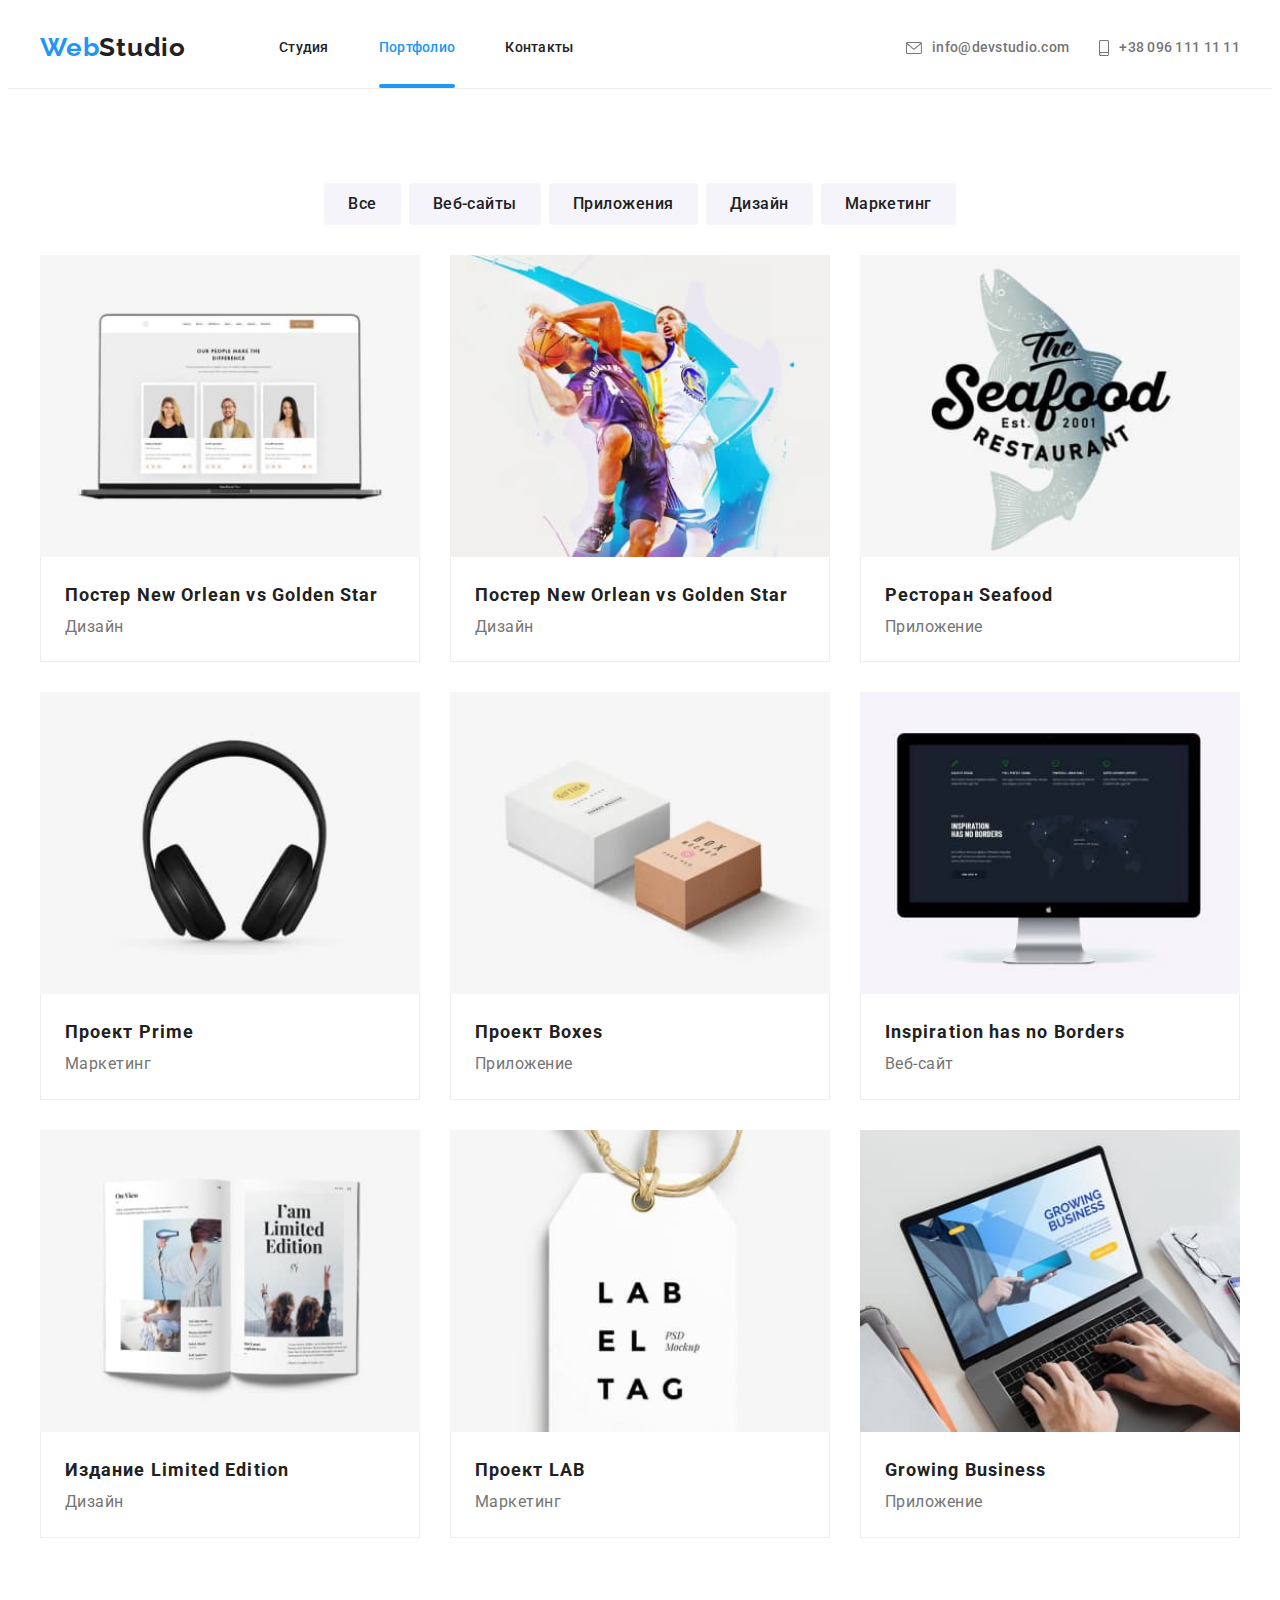
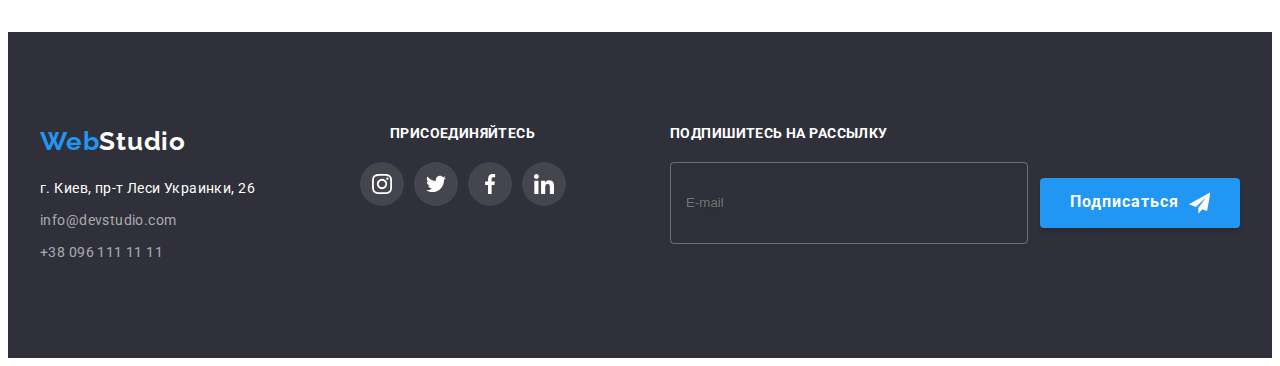
==== commit a70658d4: "Добавляет код для десктоп" ====
--- a/portfolio.html
+++ b/portfolio.html
@@ -32,7 +32,7 @@
 
     <header class="header">
       <div class="container header__container">
-        <a href="" class="logo logo--black"><span class="logo--accent">Web</span>Studio</a>
+        <a href="index.html" class="logo logo--black"><span class="logo--accent">Web</span>Studio</a>
         <nav class="navigation">
     
     
--- a/css/main.min.css
+++ b/css/main.min.css
@@ -1,2 +1,2 @@
-:root{--primary-text-color: #757575;--main-background-color: #ffffff;--secondary-white-background: #e5e5e5;--tertiary-white-background: #f5f4fa;--title-text-color: #212121;--accent-color: #2196f3;--dark-background: #2f303a;--secondary-text-color: rgba(255, 255, 255, 0.6)}p,h1,h2,h3,h4,h5,h6{margin:0}ul{margin:0;padding:0}img{display:block;width:100%;max-width:100%;height:auto}.header{background-color:var(--main-background-color);border-bottom:1px solid #ececec}.header__container{display:flex;padding:16px 15px;justify-content:space-between;align-items:center}@media screen and (min-width: 481px) and (max-width: 768px){.header__container{width:738px;padding:0 15px}}@media screen and (min-width: 1200px){.header__container{display:flex}}.hero{background-color:var(--dark-background);text-align:center;max-width:480px;height:400px;background-image:linear-gradient(to right, rgba(47,48,58,0.4), rgba(47,48,58,0.4)),url(../../images/mobile-header-image.jpg);background-repeat:no-repeat;background-position:center;background-size:cover;display:flex;justify-content:center;align-items:center}@media screen and (min-width: 481px) and (max-width: 768px){.hero{max-width:768px;background-image:linear-gradient(to right, rgba(47,48,58,0.4), rgba(47,48,58,0.4)),url(../../images/tablet-hero-img.jpg)}}@media screen and (min-width: 1200px){.hero{padding-top:200px;padding-bottom:200px;margin-left:auto;margin-right:auto;max-width:1600px;height:600px;padding:118px 60px;background-image:linear-gradient(to right, rgba(47,48,58,0.4), rgba(47,48,58,0.4)),url(../../images/hero-img.jpg)}}.hero__title{color:var(--main-background-color);text-transform:uppercase;margin-bottom:30px;font-weight:900;font-size:26px;line-height:42px;letter-spacing:0.06em}html,body{overflow-x:hidden}.list{list-style-type:none}.link{text-decoration:none}.hidden{display:none}.current::after{content:"";width:100%;background-color:var(--accent-color);height:4px;position:absolute;left:0;bottom:0;border-radius:2px}.container{width:100%}@media screen and (min-width: 480px){.container{max-width:480px}}@media screen and (min-width: 768px){.container{max-width:768px}}@media screen and (min-width: 1200px){.container{max-width:1200px;padding-left:15px;padding-right:15px;margin:0 auto}}.section{padding:60px 15px}.section-title{color:var(--title-text-color);font-weight:700;font-size:28px;line-height:1.17;letter-spacing:0.03em;margin-bottom:30px}@media screen and (min-width: 1200px){.section-title{font-size:36px;line-height:1.16}}.button{font-family:inherit;color:var(--main-background-color);background-color:var(--accent-color);font-weight:700;font-size:16px;line-height:1.8;letter-spacing:0.06em;cursor:pointer;border-radius:4px;padding:10px 32px;min-width:200px;height:50px}.modal__checkbox--visually-hidden{position:absolute;white-space:nowrap;width:1px;height:1px;overflow:hidden;border:0;padding:0;clip:rect(0 0 0 0);clip-path:inset(50%);margin:-1px}.modal{min-height:609px;width:100%;background-color:var(--main-background-color);box-shadow:0px 1px 3px rgba(0,0,0,0.12),0px 1px 1px rgba(0,0,0,0.14),0px 2px 1px rgba(0,0,0,0.2);border-radius:4px;top:50%;left:50%;transform:translate(-50%, -50%) scale(1);transition:transform 500ms;position:absolute;padding:40px}@media screen and (min-width: 768px){.modal{width:450px}}@media screen and (min-width: 1200px){.modal{width:528px;min-height:581px}}.modal__close-button{width:30px;height:30px;border-radius:50%;background:#ffffff;border:1px solid rgba(0,0,0,0.1);position:absolute;top:8px;right:8px;padding:0;cursor:pointer}.modal__close-icon{width:18px;height:18px;fill:#000000;transition-property:fill}.modal__close-button .modal__close-icon:hover,.modal__close-button .modal__close-icon:focus{fill:var(--accent-color)}textarea{resize:none;color:var(--primary-text-color);width:100%;height:120px;border:1px solid rgba(33,33,33,0.2);border-radius:4px;padding:12px 16px;font-weight:400;font-size:12px;line-height:1.16;letter-spacing:.01em}.modal__form-title{text-align:center;color:var(--title-text-color);margin-bottom:12px;font-weight:700;font-size:20px;line-height:1.15;letter-spacing:.03em}.modal__form-label{color:var(--primary-text-color);margin-bottom:4px;display:block;font-weight:400;font-size:12px;line-height:1.16;letter-spacing:.01em}.modal__agreement{color:var(--primary-text-color);font-weight:400;font-size:14px;line-height:1.7;letter-spacing:.03em}.modal__agreement .modal__check{width:16px;height:15px;border:2px solid black;border-radius:2px}.modal__check-icon{fill:transparent}.modal__checkbox:checked+.modal__agreement svg{fill:var(--main-background-color)}.modal__checkbox:checked+.modal__agreement .modal__check{background-color:var(--accent-color);border:none}.modal__submit-btn{font-family:inherit;color:var(--main-background-color);background-color:var(--accent-color);cursor:pointer;border-radius:4px;padding:10px 55px;width:200px;height:50px;box-shadow:0px 4px 4px rgba(0,0,0,0.15);border-radius:4px;border-color:transparent;margin-top:30px;font-weight:700;font-size:16px;line-height:1.8;letter-spacing:.06em}.modal__form-input{width:100%;height:40px;border:1px solid rgba(33,33,33,0.2);border-radius:4px;padding-left:40px;cursor:pointer;outline:none;transition-property:border-color}.modal__form-input:hover,.modal__form-input:focus{border-color:var(--accent-color)}.modal__form-input:focus+.modal__decoration-icon{fill:var(--accent-color)}.modal__term-link{color:var(--accent-color)}.modal__form-field.modal__form-field--feedback{margin-bottom:20px}.modal__form-field{position:relative;margin-bottom:10px}.modal__decoration-icon{position:absolute;top:29px;left:12px}.modal__bottom-form{flex-wrap:wrap}.modal__check{margin-right:7px}.logo{font-family:Raleway, serif;text-decoration:none;font-weight:700;font-size:24px;line-height:1.16;letter-spacing:.03em}@media screen and (min-width: 1200px){.logo{font-weight:700;font-size:26px;line-height:1.2;letter-spacing:.03em}}.logo--black{color:var(--title-text-color);display:inline-block}@media screen and (min-width: 481px) and (max-width: 768px){.logo--black{padding:26px}}@media screen and (min-width: 1200px){.logo--black{padding-top:24px;padding-bottom:25px;margin-right:93px}}.logo--white{color:var(--main-background-color);display:inline-block;margin-bottom:20px}.logo--accent{color:var(--accent-color)}.contacts{display:none}@media screen and (min-width: 481px){.contacts{display:block}}@media screen and (min-width: 481px) and (max-width: 768px){.contact-info{display:flex;flex-direction:column}}.contact-info{font-weight:500;font-size:34px;line-height:1.17;letter-spacing:.02em}@media screen and (min-width: 481px) and (max-width: 768px){.contact-info{font-weight:500;font-size:12px;line-height:1.16;letter-spacing:.02em}}.contact-info__icon--mail,.contact-info__icon--tel{fill:var(--primary-text-color);transition-property:fill;display:none}@media screen and (min-width: 481px){.contact-info__icon--mail,.contact-info__icon--tel{display:inline-block}}@media screen and (min-width: 481px) and (max-width: 768px){.contact-info__icon--mail,.contact-info__icon--tel{margin-right:8px}}.contact-info__item--tel{font-weight:500;font-size:34px;line-height:1.17;letter-spacing:0.02em;margin-bottom:32px}.contact-info__item--mail{font-weight:500;font-size:24px;line-height:1.16;letter-spacing:0.02em}@media screen and (min-width: 481px) and (max-width: 768px){.contact-info__item:first-child{margin-bottom:10px}}.contact-info__link{color:var(--primary-text-color);text-decoration-line:none;transition-property:color}.contact-info__link:hover,.contact-info__link:focus{color:var(--accent-color)}.contact-info__link:hover .contact-info__icon--mail,.contact-info__link:focus .contact-info__icon--mail{fill:var(--accent-color)}.contact-info__link:hover .contact-info__icon--tel,.contact-info__link:focus .contact-info__icon--tel{fill:var(--accent-color)}@media screen and (min-width: 481px) and (max-width: 768px){.contact-info__link{padding:21px 0}}.site-nav{color:var(--title-text-color);text-decoration:none;transition-property:color;font-weight:500;font-size:40px;line-height:1.17;letter-spacing:.02em;display:flex;flex-direction:column;gap:32px}@media screen and (min-width: 481px) and (max-width: 768px){.site-nav{flex-direction:row;font-weight:500;font-size:14px;line-height:1.14;letter-spacing:.02em}}@media screen and (min-width: 1200px){.site-nav{display:flex;font-weight:500;font-size:14px;line-height:1.14;letter-spacing:.02em}}.site-nav__link{color:var(--title-text-color)}.navigation{display:flex;align-items:center;display:none}@media screen and (min-width: 481px){.navigation{display:block}}.site-nav .site-nav__link:hover,.site-nav .site-nav__link:focus{color:var(--accent-color)}@media screen and (min-width: 481px) and (max-width: 768px){.site-nav__link{padding-top:32px;padding-bottom:32px;display:inline-block}}.site-nav .site-nav__link.current{color:var(--accent-color);position:relative}.navigation__icon-menu{opacity:1;fill:black}.navigation__menu-button.is-active .navigation__icon-menu{opacity:0}.navigation__menu-button.is-active .navigation__icon-cross{opacity:1}.navigation__icon-cross{opacity:0;fill:black}@media screen and (min-width: 1200px){.site-nav{color:var(--title-text-color);text-decoration:none;display:flex;transition-property:color;font-weight:500;font-size:14px;line-height:1.14;letter-spacing:.02em}.site-nav__link{color:var(--title-text-color)}.navigation{display:flex;align-items:center}.site-nav .site-nav__item+.site-nav__item{margin-left:50px}.site-nav__link{padding-top:32px;padding-bottom:32px;display:inline-block}.site-nav .site-nav__link:hover,.site-nav .site-nav__link:focus{color:var(--accent-color)}.site-nav .site-nav__link.current{color:var(--accent-color);position:relative}}.page-filter{display:flex;flex-wrap:wrap;margin-bottom:40px}@media screen and (min-width: 481px) and (max-width: 768px){.page-filter{flex-wrap:nowrap;justify-content:center;margin-bottom:30px;gap:8px}}.page-filter__item+.page-filter__item{margin-left:8px;margin-bottom:15px}.page-filter__item:nth-child(4){margin-left:0}.page-filter__item:nth-child(n+4){margin-bottom:0}@media screen and (min-width: 481px) and (max-width: 768px){.page-filter__item+.page-filter__item{margin:0}}.page-filter__button{font-family:inherit;color:var(--title-text-color);border-radius:4px;padding:6px 22px;background-color:var(--tertiary-white-background);border-color:transparent;cursor:pointer;transition-property:background-color, color, box-shadow;font-weight:500;font-size:16px;line-height:1.6;letter-spacing:.03em}.page-filter__button:hover,.page-filter__button:focus{color:var(--main-background-color);background-color:var(--accent-color);box-shadow:0px 3px 1px rgba(0,0,0,0.1),0px 1px 2px rgba(0,0,0,0.08),0px 2px 2px rgba(0,0,0,0.12)}body{font-family:Roboto, sans-serif;color:var(--primary-text-color)}.main{background-color:var(--main-background-color)}.backdrop{width:100vw;height:100vh;background-color:rgba(0,0,0,0.2);position:fixed;top:0;transition:opacity 500ms, visibility 500ms}.backdrop--is-hidden{opacity:0;visibility:hidden;pointer-events:none}.backdrop--is-hidden .modal{transform:scale(0.7)}.features__list{display:flex;flex-direction:column;align-items:center;justify-content:center}@media screen and (min-width: 481px) and (max-width: 768px){.features__list{flex-direction:row;flex-wrap:wrap;align-items:baseline;justify-content:baseline}}.features__title{color:var(--title-text-color);text-transform:uppercase;margin-bottom:10px;font-weight:700;font-size:14px;line-height:1.14;letter-spacing:.03em;text-align:center}.features__description{color:var(--primary-text-color);font-size:14px;line-height:1.7;letter-spacing:.03em;margin-bottom:30px}.features__item{width:450px;display:flex;flex-direction:column;align-content:center}@media screen and (min-width: 481px) and (max-width: 768px){.features__item{width:354px;display:flex;flex-direction:row;flex-wrap:wrap}}@media screen and (min-width: 481px) and (max-width: 768px){.features__item:nth-child(2n+1){margin-right:30px}}.features__title--hidden{display:none}.features__thumb{width:450px;height:120px;border-radius:4px;background-color:var(--tertiary-white-background);margin-bottom:30px}@media screen and (min-width: 481px) and (max-width: 768px){.features__thumb{width:354px}}.footer__button{box-shadow:0px 4px 4px rgba(0,0,0,0.15);border-color:transparent;padding:10px 28px}.footer__form--subscribe{width:570px}.footer__input--subscribe{width:450px;height:50px;background-color:transparent;border:1px solid rgba(255,255,255,0.3);filter:drop-shadow(0px 4px 4px rgba(0,0,0,0.15));border-radius:4px;margin-bottom:20px}.footer__container--logo{display:flex;flex-direction:column;justify-content:center;align-items:center}.footer__container--subscribe{display:flex;flex-direction:column;justify-content:center;align-items:center}.footer__icon-send{margin-left:10px}.footer__title--subscribe{text-transform:uppercase;text-align:center;color:var(--main-background-color);margin-bottom:20px;font-weight:700;font-size:14px;line-height:1.14;letter-spacing:.03em}.footer-input{color:var(--main-background-color)}.footer__link--white{color:var(--main-background-color);transition-property:color}.footer__link--white:hover,.footer__link--white:focus{color:var(--accent-color)}.footer__link{color:var(--secondary-text-color);transition-property:color}.footer__link:hover,.footer__link:focus{color:var(--accent-color)}.footer__list .footer__item+.footer__item{margin-top:8px}.footer__item{font-style:normal;font-weight:400;font-size:14px;line-height:1.7;letter-spacing:.03em}.footer__list--socials{display:flex;justify-content:center}.footer__link--socials{width:44px;height:44px;background-color:rgba(255,255,255,0.1);border-radius:50%;cursor:pointer;transition-property:background-color}.footer__link--socials:hover,.footer__link--socials:hover{background-color:var(--accent-color)}.footer__item--socials+.footer__item--socials{margin-left:10px}.footer__icon--socials{fill:var(--main-background-color)}.footer__container--socials{display:flex;justify-content:center;align-items:center;flex-direction:column;margin-bottom:60px}.footer__title--join{margin-bottom:20px;text-transform:uppercase;color:var(--main-background-color);font-weight:700;font-size:14px;line-height:1.14;letter-spacing:.03em}.footer__container--contacts{display:flex;flex-direction:column;justify-content:center;align-items:center}@media screen and (min-width: 418px) and (max-width: 768px){.footer__container--contacts{flex-direction:row;flex-wrap:wrap;justify-content:space-around}}.footer{background-color:var(--dark-background)}.logo-link-footer{color:var(--main-background-color);text-decoration-line:none}.footer__list{display:flex;flex-direction:column;justify-content:center;align-items:center}.footer__container--logo{display:flex;flex-direction:column;justify-content:center;align-items:center}.footer__container--address{margin-bottom:60px}.clients__link{width:210px;height:92px;background-color:var(--main-background-color);border-radius:4px;border:1px solid #afb1b8;cursor:pointer;transition-property:border-color}.clients__link:hover,.clients__link:focus{border-color:var(--accent-color)}.clients__link:hover .clients__icon,.clients__link:focus .clients__icon{fill:var(--accent-color)}@media screen and (min-width: 481px) and (max-width: 768px){.clients__link{width:226px}}.clients__list{display:flex;flex-wrap:wrap}.clients__icon{fill:#afb1b8;transition-property:fill}.clients{text-align:center}.clients__item{margin-bottom:30px;margin-right:30px}.clients__item:nth-child(2n){margin-right:0}.clients__item:nth-child(n+5){margin-bottom:0}@media screen and (min-width: 481px) and (max-width: 768px){.clients__list{gap:30px}.clients__item{margin:0}}.work{background-color:var(--main-background-color);padding-top:0;text-align:center;display:none}.work__list{display:flex}.work__item{margin-right:30px;position:relative}.work__item:nth-child(3n){margin-right:0}.work__img,.teamplayers__img,.portfolio-project__image{width:100%;height:auto}.work__toptext-container{width:370px;height:70px;position:absolute;bottom:0;background-color:rgba(47,48,58,0.8)}.work__toptext{text-transform:uppercase;color:var(--main-background-color);font-weight:700;font-size:14px;line-height:1.14;letter-spacing:.03em}.teamplayers__item{border-radius:0px 0px 4px 4px;background:#ffffff;box-shadow:0px 1px 3px rgba(0,0,0,0.12),0px 1px 1px rgba(0,0,0,0.14),0px 2px 1px rgba(0,0,0,0.2);margin-bottom:30px}.teamplayers__item:nth-child(4n){margin-bottom:30px}@media screen and (min-width: 481px) and (max-width: 768px){.teamplayers__list{display:flex;flex-wrap:wrap}.teamplayers__item{width:354px}.teamplayers__item:nth-child(2n+1){margin-right:30px}.teamplayers__item:nth-child(n+3){margin-bottom:0}}.teamplayers{background-color:var(--tertiary-white-background);text-align:center}.teamplayers__link--socials{width:44px;height:44px;background-color:var(--main-background-color);border-radius:50%;transition-property:background-color}.teamplayers__link--socials:hover,.teamplayers__link--socials:focus{background-color:var(--accent-color);cursor:pointer}.teamplayers__link--socials:hover:hover .teamplayers__icon--socials,.teamplayers__link--socials:hover:focus .teamplayers__icon--socials,.teamplayers__link--socials:focus:hover .teamplayers__icon--socials,.teamplayers__link--socials:focus:focus .teamplayers__icon--socials{fill:var(--main-background-color)}.teamplayers__list--socials{display:flex;justify-content:center}.teamplayers__icon--socials{fill:#afb1b8;transition-property:fill}.teamplayers__profile{padding-top:30px;padding-bottom:24px}@media screen and (min-width: 1200px){.teamplayers__list{display:flex}}.teamplayers__name{color:var(--title-text-color);margin-bottom:10px;font-weight:500;font-size:16px;line-height:1.18;letter-spacing:.03em}.teamplayers__position{color:var(--primary-text-color);margin-bottom:16px;font-size:16px;line-height:1.18;letter-spacing:.03em}.portfolio-project{display:flex;flex-direction:column}@media screen and (min-width: 481px) and (max-width: 768px){.portfolio-project{flex-direction:row;flex-wrap:wrap;gap:30px}}.portfolio-project__description{padding:20px 24px;border-bottom:1px solid #eeeeee;border-left:1px solid #eeeeee;border-right:1px solid #eeeeee}.portfolio-project__link{display:block;cursor:pointer;transition-property:box-shadow}.portfolio-project__link:hover{box-shadow:0px 1px 1px rgba(0,0,0,0.12),0px 4px 4px rgba(0,0,0,0.06),1px 4px 6px rgba(0,0,0,0.16)}.portfolio-project__item{margin-bottom:30px}.portfolio-project__item:nth-child(3n){margin-right:0}.portfolio-project__item:nth-child(n+7){margin-bottom:0}@media screen and (min-width: 481px) and (max-width: 768px){.portfolio-project__item{width:354px;margin-bottom:0}}.portfolio-project__title{color:var(--title-text-color);font-weight:700;font-size:18px;line-height:2;letter-spacing:.06em}.portfolio-project__type{color:var(--primary-text-color);font-size:16px;line-height:1.8;letter-spacing:.03em}.portfolio-project__wrap{position:relative;overflow:hidden}.portfolio-project__toptext{position:absolute;top:0;left:0;background-color:rgba(33,150,243,0.9);color:var(--main-background-color);padding:63px 24px;height:100%;transform:translateY(101%);transition:transform 250ms linear;font-weight:400;font-size:18px;line-height:1.55;letter-spacing:.03em}.portfolio-project__link:hover .portfolio-project__toptext{transform:translateY(0)}.modal__close-icon,.modal__form-input,.contact-info__icon--mail,.contact-info__icon--tel,.contact-info__link,.site-nav,.page-filter__button,.footer__link--white,.footer__link,.footer__link--socials,.clients__link,.clients__icon,.teamplayers__link--socials,.teamplayers__icon--socials,.portfolio-project__link{transition-duration:250ms;transition-timing-function:cubic-bezier(0.4, 0, 0.2, 1)}.modal__close-button,.modal__agreement,.modal__bottom-form,.modal__check,.features__thumb,.footer__button,.footer__link--socials,.clients__link,.work__toptext-container,.teamplayers__link--socials{justify-content:center;align-items:center;display:flex}.navigation__menu-button{display:block;width:40px;height:40px;background-color:transparent;border:transparent;outline:transparent;position:relative;z-index:99;cursor:pointer;padding:12px 8px}@media screen and (min-width: 481px){.menu-for-mobile{display:none}}.mobile-overlay{width:100vw;min-height:100vh;position:fixed;left:0;top:0;background-color:white;z-index:10;transform:translateX(100%);transition:transform;visibility:hidden;pointer-events:none;padding-left:40px;padding-top:48px;padding-bottom:48px;display:flex;justify-content:space-between;flex-direction:column;padding:48px 40px;height:100vh}.mobile-menu{width:100%;height:100%;background-color:white;display:flex;flex-direction:column;justify-content:space-between}.mobile-overlay.is-open{transform:translateX(0);visibility:visible;pointer-events:initial}.mobile-menu__navigation{font-weight:500;font-size:40px;line-height:47px;letter-spacing:0.02em}.mobile-menu__socials-link{font-family:Roboto,sans-serif;font-style:normal;font-weight:500;font-size:18px;line-height:1.2;letter-spacing:0.02em;color:var(--accent-color)}.mobile-menu__socials-table-data:not(:last-child){border-right:1px solid rgba(33,33,33,0.2);padding-right:10px}.mobile-menu__socials-table-data:not(:first-child){padding-left:10px}.mobile-menu__contacts{margin-bottom:64px}
+:root{--primary-text-color: #757575;--main-background-color: #ffffff;--secondary-white-background: #e5e5e5;--tertiary-white-background: #f5f4fa;--title-text-color: #212121;--accent-color: #2196f3;--dark-background: #2f303a;--secondary-text-color: rgba(255, 255, 255, 0.6)}p,h1,h2,h3,h4,h5,h6{margin:0}ul{margin:0;padding:0}img{display:block;width:100%;max-width:100%;height:auto}.header{background-color:var(--main-background-color);border-bottom:1px solid #ececec}.header__container{display:flex;padding:0 15px;justify-content:space-between;align-items:center;height:60px}@media screen and (min-width: 768px){.header__container{height:80px}}.hero{background-color:var(--dark-background);text-align:center;max-width:768px;height:400px;background-image:linear-gradient(to right, rgba(47,48,58,0.4), rgba(47,48,58,0.4)),url(../../images/mobile-header-image.jpg);background-repeat:no-repeat;background-position:center;background-size:cover;display:flex;justify-content:center;align-items:center}.hero__title{color:var(--main-background-color);text-transform:uppercase;margin-bottom:30px;font-weight:900;font-size:26px;line-height:1.61;letter-spacing:.06em}@media screen and (min-width: 768px) and (max-width: 1200px){.hero{max-width:1200px;background-image:linear-gradient(to right, rgba(47,48,58,0.4), rgba(47,48,58,0.4)),url(../../images/tablet-hero-img.jpg)}}@media screen and (min-width: 1200px){.hero{max-width:1600px;height:600px;background-image:linear-gradient(to right, rgba(47,48,58,0.4), rgba(47,48,58,0.4)),url(../../images/deskttop-hero.jpg)}.hero__title{font-weight:900;font-size:44px;line-height:1.36;letter-spacing:.06em}}html,body{overflow-x:hidden}.list{list-style-type:none}.link{text-decoration:none}.hidden{display:none}.overflow-y-hidden{overflow-y:hidden}.current::after{content:"";width:100%;background-color:var(--accent-color);height:4px;position:absolute;left:0;bottom:0;border-radius:2px}.container{width:100%}@media screen and (max-width: 768px){.container{max-width:768px}}@media screen and (min-width: 768px) and (max-width: 1200px){.container{max-width:1200px}}@media screen and (min-width: 1200px){.container{max-width:1200px;padding-left:15px;padding-right:15px;margin:0 auto}}.section{padding:60px 15px}@media screen and (min-width: 1200px){.section{padding:94px 0}}.section-title{color:var(--title-text-color);font-weight:700;font-size:28px;line-height:1.17;letter-spacing:0.03em;margin-bottom:30px}@media screen and (min-width: 1200px){.section-title{font-size:36px;line-height:1.16;margin-bottom:50px}}.button{font-family:inherit;color:var(--main-background-color);background-color:var(--accent-color);font-weight:700;font-size:16px;line-height:1.8;letter-spacing:0.06em;cursor:pointer;border-radius:4px;padding:10px 32px;min-width:200px;height:50px}.modal__checkbox--visually-hidden{position:absolute;white-space:nowrap;width:1px;height:1px;overflow:hidden;border:0;padding:0;clip:rect(0 0 0 0);clip-path:inset(50%);margin:-1px}.modal{width:calc(100% - 30px);background-color:var(--main-background-color);box-shadow:0px 1px 3px rgba(0,0,0,0.12),0px 1px 1px rgba(0,0,0,0.14),0px 2px 1px rgba(0,0,0,0.2);border-radius:4px;top:50%;left:50%;transform:translate(-50%, -50%) scale(1);transition:transform 500ms;position:absolute;padding:40px}@media screen and (min-width: 480px){.modal{width:450px !important}}@media screen and (min-width: 1200px){.modal{width:528px;min-height:581px}}.modal__close-button{width:30px;height:30px;border-radius:50%;background:#ffffff;border:1px solid rgba(0,0,0,0.1);position:absolute;top:8px;right:8px;padding:0;cursor:pointer}.modal__close-icon{width:18px;height:18px;fill:#000000;transition-property:fill}.modal__close-button .modal__close-icon:hover,.modal__close-button .modal__close-icon:focus{fill:var(--accent-color)}textarea{resize:none;color:var(--primary-text-color);width:100%;height:120px;border:1px solid rgba(33,33,33,0.2);border-radius:4px;padding:12px 16px;font-weight:400;font-size:12px;line-height:1.16;letter-spacing:.01em}.modal__form-title{text-align:center;color:var(--title-text-color);margin-bottom:12px;font-weight:700;font-size:20px;line-height:1.15;letter-spacing:.03em}.modal__form-label{color:var(--primary-text-color);margin-bottom:4px;display:block;font-weight:400;font-size:12px;line-height:1.16;letter-spacing:.01em}.modal__agreement{color:var(--primary-text-color);font-weight:400;font-size:14px;line-height:1.7;letter-spacing:.03em}.modal__agreement .modal__check{width:16px;height:15px;border:2px solid black;border-radius:2px}.modal__check-icon{fill:transparent}.modal__checkbox:checked+.modal__agreement svg{fill:var(--main-background-color)}.modal__checkbox:checked+.modal__agreement .modal__check{background-color:var(--accent-color);border:none}.modal__submit-btn{font-family:inherit;color:var(--main-background-color);background-color:var(--accent-color);cursor:pointer;border-radius:4px;padding:10px 55px;width:200px;height:50px;box-shadow:0px 4px 4px rgba(0,0,0,0.15);border-radius:4px;border-color:transparent;font-weight:700;font-size:16px;line-height:1.8;letter-spacing:.06em;justify-self:center}.modal__form-input{width:100%;height:40px;border:1px solid rgba(33,33,33,0.2);border-radius:4px;padding-left:40px;cursor:pointer;outline:none;transition-property:border-color}.modal__form-input:hover,.modal__form-input:focus{border-color:var(--accent-color)}.modal__form-input:focus+.modal__decoration-icon{fill:var(--accent-color)}.modal__term-link{color:var(--accent-color)}.modal__form-field.modal__form-field--feedback{margin-bottom:20px}.modal__form-field{position:relative;margin-bottom:10px}.modal__decoration-icon{position:absolute;top:29px;left:12px}.modal__bottom-form{display:grid;grid-template-columns:1fr;gap:30px}.modal__check{margin-right:7px}.logo{font-family:Raleway, serif;text-decoration:none;font-weight:700;font-size:24px;line-height:1.16;letter-spacing:.03em}@media screen and (min-width: 1200px){.logo{font-weight:700;font-size:26px;line-height:1.2;letter-spacing:.03em}}.logo--black{color:var(--title-text-color);display:inline-block}@media screen and (min-width: 1200px){.logo--black{margin-right:93px}}.logo--white{color:var(--main-background-color);display:inline-block;margin-bottom:20px}.logo--accent{color:var(--accent-color)}.contacts{display:none;font-weight:500;font-size:34px;line-height:1.17;letter-spacing:.02em}@media screen and (min-width: 768px){.contacts{display:block}}@media screen and (min-width: 768px) and (max-width: 1200px){.contact-info{display:flex;flex-direction:column;font-weight:500;font-size:12px;line-height:1.16;letter-spacing:.02em}}@media screen and (min-width: 1200px){.contact-info{display:flex;flex-direction:row;font-weight:500;font-size:14px;line-height:1.14;letter-spacing:.02em}}@media screen and (min-width: 1200px){.contact-info{font-weight:500;font-size:14px;line-height:1.14;letter-spacing:.02em}}.contact-info__icon--mail,.contact-info__icon--tel{fill:var(--primary-text-color);transition-property:fill;display:none}@media screen and (min-width: 768px){.contact-info__icon--mail,.contact-info__icon--tel{display:inline-block}}@media screen and (min-width: 768px) and (max-width: 1200px){.contact-info__icon--mail,.contact-info__icon--tel{margin-right:8px}}@media screen and (min-width: 1200px){.contact-info__icon--mail,.contact-info__icon--tel{margin-right:10px}}@media screen and (min-width: 1200px){.contact-info .contact-info__item+.contact-info__item{margin-left:30px}}.contact-info__item--tel{font-weight:500;font-size:34px;line-height:1.17;letter-spacing:0.02em;margin-bottom:32px}.contact-info__item--mail{font-weight:500;font-size:24px;line-height:1.16;letter-spacing:0.02em}@media screen and (min-width: 768px) and (max-width: 1200px){.contact-info__item:first-child{margin-bottom:10px}}@media screen and (min-width: 1200px){.contact-info__item:first-child{margin-bottom:0}}.contact-info__link{display:flex;align-items:center;color:var(--primary-text-color);text-decoration-line:none;transition-property:color}.contact-info__link:hover,.contact-info__link:focus{color:var(--accent-color)}.contact-info__link:hover .contact-info__icon--mail,.contact-info__link:focus .contact-info__icon--mail{fill:var(--accent-color)}.contact-info__link:hover .contact-info__icon--tel,.contact-info__link:focus .contact-info__icon--tel{fill:var(--accent-color)}.site-nav{color:var(--title-text-color);text-decoration:none;transition-property:color;font-weight:500;font-size:40px;line-height:1.17;letter-spacing:.02em;display:flex;flex-direction:column;gap:32px}.site-nav .site-nav:hover,.site-nav .site-nav:focus{color:var(--accent-color)}@media screen and (min-width: 768px){.site-nav{flex-direction:row;font-weight:500;font-size:14px;line-height:1.14;letter-spacing:.02em}}@media screen and (min-width: 1200px){.site-nav{gap:50px}}.site-nav__link{color:var(--title-text-color)}.navigation{align-items:center;position:relative;display:none}@media screen and (min-width: 768px){.navigation{display:flex}}@media screen and (min-width: 1200px){.navigation{margin-right:auto}}.site-nav .site-nav__link.current{color:var(--accent-color);position:relative}.navigation__icon-menu{opacity:1;fill:black}.navigation__menu-button.is-active .navigation__icon-menu{opacity:0}.navigation__menu-button.is-active .navigation__icon-cross{opacity:1}.navigation__icon-cross{opacity:0;fill:black}.site-nav__link{color:var(--title-text-color)}.site-nav__link{padding-top:32px;padding-bottom:32px;display:inline-block}.site-nav .site-nav__link:hover,.site-nav .site-nav__link:focus{color:var(--accent-color)}.site-nav .site-nav__link.current{color:var(--accent-color);position:relative}.page-filter{display:flex;flex-wrap:wrap;margin-bottom:40px;row-gap:15px;column-gap:8px}@media screen and (min-width: 768px){.page-filter{flex-wrap:nowrap;justify-content:center;margin-bottom:30px}}.page-filter__button{font-family:inherit;color:var(--title-text-color);border-radius:4px;padding:6px 22px;background-color:var(--tertiary-white-background);border-color:transparent;cursor:pointer;transition-property:background-color, color, box-shadow;font-weight:500;font-size:16px;line-height:1.6;letter-spacing:.03em}.page-filter__button:hover,.page-filter__button:focus{color:var(--main-background-color);background-color:var(--accent-color);box-shadow:0px 3px 1px rgba(0,0,0,0.1),0px 1px 2px rgba(0,0,0,0.08),0px 2px 2px rgba(0,0,0,0.12)}body{font-family:Roboto, sans-serif;color:var(--primary-text-color)}.main{background-color:var(--main-background-color)}.backdrop{width:100vw;height:100vh;background-color:rgba(0,0,0,0.2);position:fixed;top:0;transition:opacity 500ms, visibility 500ms}.backdrop--is-hidden{opacity:0;visibility:hidden;pointer-events:none}.backdrop--is-hidden .modal{transform:scale(0.7)}.features__list{display:flex;flex-direction:column;align-items:center;justify-content:center;gap:30px}@media screen and (min-width: 768px){.features__list{display:grid;grid-template-columns:repeat(2, 1fr);align-items:flex-start}}@media screen and (min-width: 1200px){.features__list{grid-template-columns:repeat(4, 1fr)}}.features__title{color:var(--title-text-color);text-transform:uppercase;margin-bottom:10px;font-weight:700;font-size:14px;line-height:1.14;letter-spacing:.03em;text-align:center}@media screen and (min-width: 768px){.features__title{text-align:left}}.features__description{color:var(--primary-text-color);font-size:14px;line-height:1.7;letter-spacing:.03em;margin-bottom:0}.features__item{width:100%;display:flex;flex-direction:column;align-content:center}.features__title--hidden{display:none}.features__thumb{width:100%;aspect-ratio:3.75;padding:25px 0;border-radius:4px;background-color:var(--tertiary-white-background);margin-bottom:30px}.footer__button{box-shadow:0px 4px 4px rgba(0,0,0,0.15);border-color:transparent;padding:10px 28px;margin:0 auto}.footer__form--subscribe{max-width:450px;width:100%;justify-self:center}@media screen and (min-width: 768px) and (max-width: 1200px){.footer__form--subscribe{grid-column:1 / 3}}@media screen and (min-width: 1200px){.footer__form--subscribe{display:flex;flex-direction:column;min-width:570px}}.footer__input--subscribe{width:100%;height:50px;background-color:transparent;border:1px solid rgba(255,255,255,0.3);filter:drop-shadow(0px 4px 4px rgba(0,0,0,0.15));border-radius:4px;margin-bottom:20px;padding:15px}@media screen and (min-width: 1200px){.footer__input--subscribe{margin-bottom:0}}.footer__container--logo{justify-self:center}@media screen and (max-width: 768px){.footer__container--logo{display:grid;place-items:center}}.footer__container--subscribe{display:flex;flex-direction:column;justify-content:center;align-items:center}@media screen and (min-width: 1200px){.footer__container--subscribe{flex-direction:row;justify-content:space-between;gap:12px}}.footer__icon-send{margin-left:10px}.footer__title--subscribe{text-transform:uppercase;text-align:center;color:var(--main-background-color);margin-bottom:20px;font-weight:700;font-size:14px;line-height:1.14;letter-spacing:.03em}@media screen and (min-width: 768px){.footer__title--subscribe{text-align:left}}.footer-input{color:var(--main-background-color)}.footer__link--white{color:var(--main-background-color);transition-property:color}.footer__link--white:hover,.footer__link--white:focus{color:var(--accent-color)}.footer__link{color:var(--secondary-text-color);transition-property:color}.footer__link:hover,.footer__link:focus{color:var(--accent-color)}.footer__list .footer__item+.footer__item{margin-top:8px}.footer__item{font-style:normal;font-weight:400;font-size:14px;line-height:1.7;letter-spacing:.03em}.footer__list--socials{display:flex;justify-content:center;align-items:center;gap:10px}.footer__link--socials{width:44px;height:44px;background-color:rgba(255,255,255,0.1);border-radius:50%;cursor:pointer;transition-property:background-color}.footer__link--socials:hover,.footer__link--socials:hover{background-color:var(--accent-color)}.footer__icon--socials{fill:var(--main-background-color)}.footer__container--socials{justify-self:center;text-align:center}.footer__title--join{margin-bottom:20px;text-transform:uppercase;color:var(--main-background-color);font-weight:700;font-size:14px;line-height:1.14;letter-spacing:.03em}.footer__container--contacts{display:grid;row-gap:60px;grid-template-columns:1fr}@media screen and (min-width: 768px) and (max-width: 1200px){.footer__container--contacts{grid-template-columns:repeat(2, 1fr)}}@media screen and (min-width: 1200px){.footer__container--contacts{grid-template-columns:max-content max-content max-content;gap:0;justify-content:space-between}}.footer{background-color:var(--dark-background)}.logo-link-footer{color:var(--main-background-color);text-decoration-line:none}@media screen and (max-width: 768px){.footer__list{display:grid;place-items:center}}.clients__link{width:100%;aspect-ratio:2.28;padding:16px 0;background-color:var(--main-background-color);border-radius:4px;border:1px solid #afb1b8;cursor:pointer;transition-property:border-color}.clients__link:hover,.clients__link:focus{border-color:var(--accent-color)}.clients__link:hover .clients__icon,.clients__link:focus .clients__icon{fill:var(--accent-color)}.clients__list{display:grid;grid-template-columns:repeat(2, 1fr);gap:30px}@media screen and (min-width: 768px) and (max-width: 1200px){.clients__list{grid-template-columns:repeat(3, 1fr)}}@media screen and (min-width: 1200px){.clients__list{grid-template-columns:repeat(6, 1fr)}}.clients__icon{fill:#afb1b8;transition-property:fill;aspect-ratio:1.76;width:100%}.clients{text-align:center}.work{background-color:var(--main-background-color);padding-top:0;text-align:center;display:none}@media screen and (min-width: 1200px){.work{display:block}}.work__list{display:grid;grid-template-columns:repeat(3, 1fr);gap:30px}.work__item{position:relative}.work__img,.teamplayers__img,.portfolio-project__image{width:100%;height:auto}.work__toptext-container{width:100%;height:70px;position:absolute;left:0;bottom:0;background-color:rgba(47,48,58,0.8)}.work__toptext{text-transform:uppercase;color:var(--main-background-color);font-weight:700;font-size:14px;line-height:1.14;letter-spacing:.03em}.teamplayers__list{display:grid;grid-template-columns:1fr;gap:30px}@media screen and (min-width: 768px) and (max-width: 1200px){.teamplayers__list{grid-template-columns:repeat(2, 1fr)}}@media screen and (min-width: 1200px){.teamplayers__list{grid-template-columns:repeat(4, 1fr)}}.teamplayers__item{border-radius:0px 0px 4px 4px;background:#ffffff;box-shadow:0px 1px 3px rgba(0,0,0,0.12),0px 1px 1px rgba(0,0,0,0.14),0px 2px 1px rgba(0,0,0,0.2)}.teamplayers{background-color:var(--tertiary-white-background);text-align:center}.teamplayers__link--socials{width:44px;height:44px;background-color:var(--main-background-color);border-radius:50%;transition-property:background-color}.teamplayers__link--socials:hover,.teamplayers__link--socials:focus{background-color:var(--accent-color);cursor:pointer}.teamplayers__link--socials:hover:hover .teamplayers__icon--socials,.teamplayers__link--socials:hover:focus .teamplayers__icon--socials,.teamplayers__link--socials:focus:hover .teamplayers__icon--socials,.teamplayers__link--socials:focus:focus .teamplayers__icon--socials{fill:var(--main-background-color)}.teamplayers__list--socials{display:flex;justify-content:center;align-items:center}.teamplayers__icon--socials{fill:#afb1b8;transition-property:fill}.teamplayers__profile{padding-top:30px;padding-bottom:24px}.teamplayers__name{color:var(--title-text-color);margin-bottom:10px;font-weight:500;font-size:16px;line-height:1.18;letter-spacing:.03em}.teamplayers__position{color:var(--primary-text-color);margin-bottom:16px;font-size:16px;line-height:1.18;letter-spacing:.03em}.portfolio-project{display:grid;grid-template-columns:1fr;gap:30px}@media screen and (min-width: 768px) and (max-width: 1200px){.portfolio-project{grid-template-columns:repeat(2, 1fr)}}@media screen and (min-width: 1200px){.portfolio-project{grid-template-columns:repeat(3, 1fr)}}.portfolio-project__description{padding:20px 24px;border-bottom:1px solid #eeeeee;border-left:1px solid #eeeeee;border-right:1px solid #eeeeee}.portfolio-project__link{display:block;cursor:pointer;transition-property:box-shadow}.portfolio-project__link:hover{box-shadow:0px 1px 1px rgba(0,0,0,0.12),0px 4px 4px rgba(0,0,0,0.06),1px 4px 6px rgba(0,0,0,0.16)}.portfolio-project__item{width:100%}.portfolio-project__title{color:var(--title-text-color);font-weight:700;font-size:18px;line-height:2;letter-spacing:.06em}.portfolio-project__type{color:var(--primary-text-color);font-size:16px;line-height:1.8;letter-spacing:.03em}.portfolio-project__wrap{position:relative;overflow:hidden}.portfolio-project__toptext{position:absolute;top:0;left:0;background-color:rgba(33,150,243,0.9);color:var(--main-background-color);padding:63px 24px;height:100%;transform:translateY(101%);transition:transform 250ms linear;font-weight:400;font-size:18px;line-height:1.55;letter-spacing:.03em}.portfolio-project__link:hover .portfolio-project__toptext{transform:translateY(0)}.modal__close-icon,.modal__form-input,.contact-info__icon--mail,.contact-info__icon--tel,.contact-info__link,.site-nav,.page-filter__button,.footer__link--white,.footer__link,.footer__link--socials,.clients__link,.clients__icon,.teamplayers__link--socials,.teamplayers__icon--socials,.portfolio-project__link{transition-duration:250ms;transition-timing-function:cubic-bezier(0.4, 0, 0.2, 1)}.modal__close-button,.modal__agreement,.modal__check,.features__thumb,.footer__button,.footer__link--socials,.clients__link,.work__toptext-container,.teamplayers__link--socials{justify-content:center;align-items:center;display:flex}.navigation__menu-button{display:block;width:40px;height:40px;background-color:transparent;border:transparent;outline:transparent;position:relative;z-index:99;cursor:pointer;padding:12px 8px}@media screen and (min-width: 768px){.menu-for-mobile{display:none}}.mobile-overlay{width:100vw;min-height:100vh;position:fixed;left:0;top:0;background-color:white;z-index:10;transform:translateX(100%);transition:transform;visibility:hidden;pointer-events:none;display:flex;justify-content:space-between;flex-direction:column;padding:48px 40px;height:100vh}.mobile-menu{width:100%;height:100%;background-color:white;display:flex;flex-direction:column;justify-content:space-between}.mobile-overlay.is-open{transform:translateX(0);visibility:visible;pointer-events:initial}.mobile-menu__navigation{font-weight:500;font-size:40px;line-height:47px;letter-spacing:0.02em}.mobile-menu__socials-link{font-family:Roboto,sans-serif;font-style:normal;font-weight:500;font-size:18px;line-height:1.2;letter-spacing:0.02em;color:var(--accent-color)}.mobile-menu__socials-table-data:not(:last-child){border-right:1px solid rgba(33,33,33,0.2);padding-right:10px}.mobile-menu__socials-table-data:not(:first-child){padding-left:10px}.mobile-menu__contacts{margin-bottom:64px}
 /*# sourceMappingURL=main.min.css.map */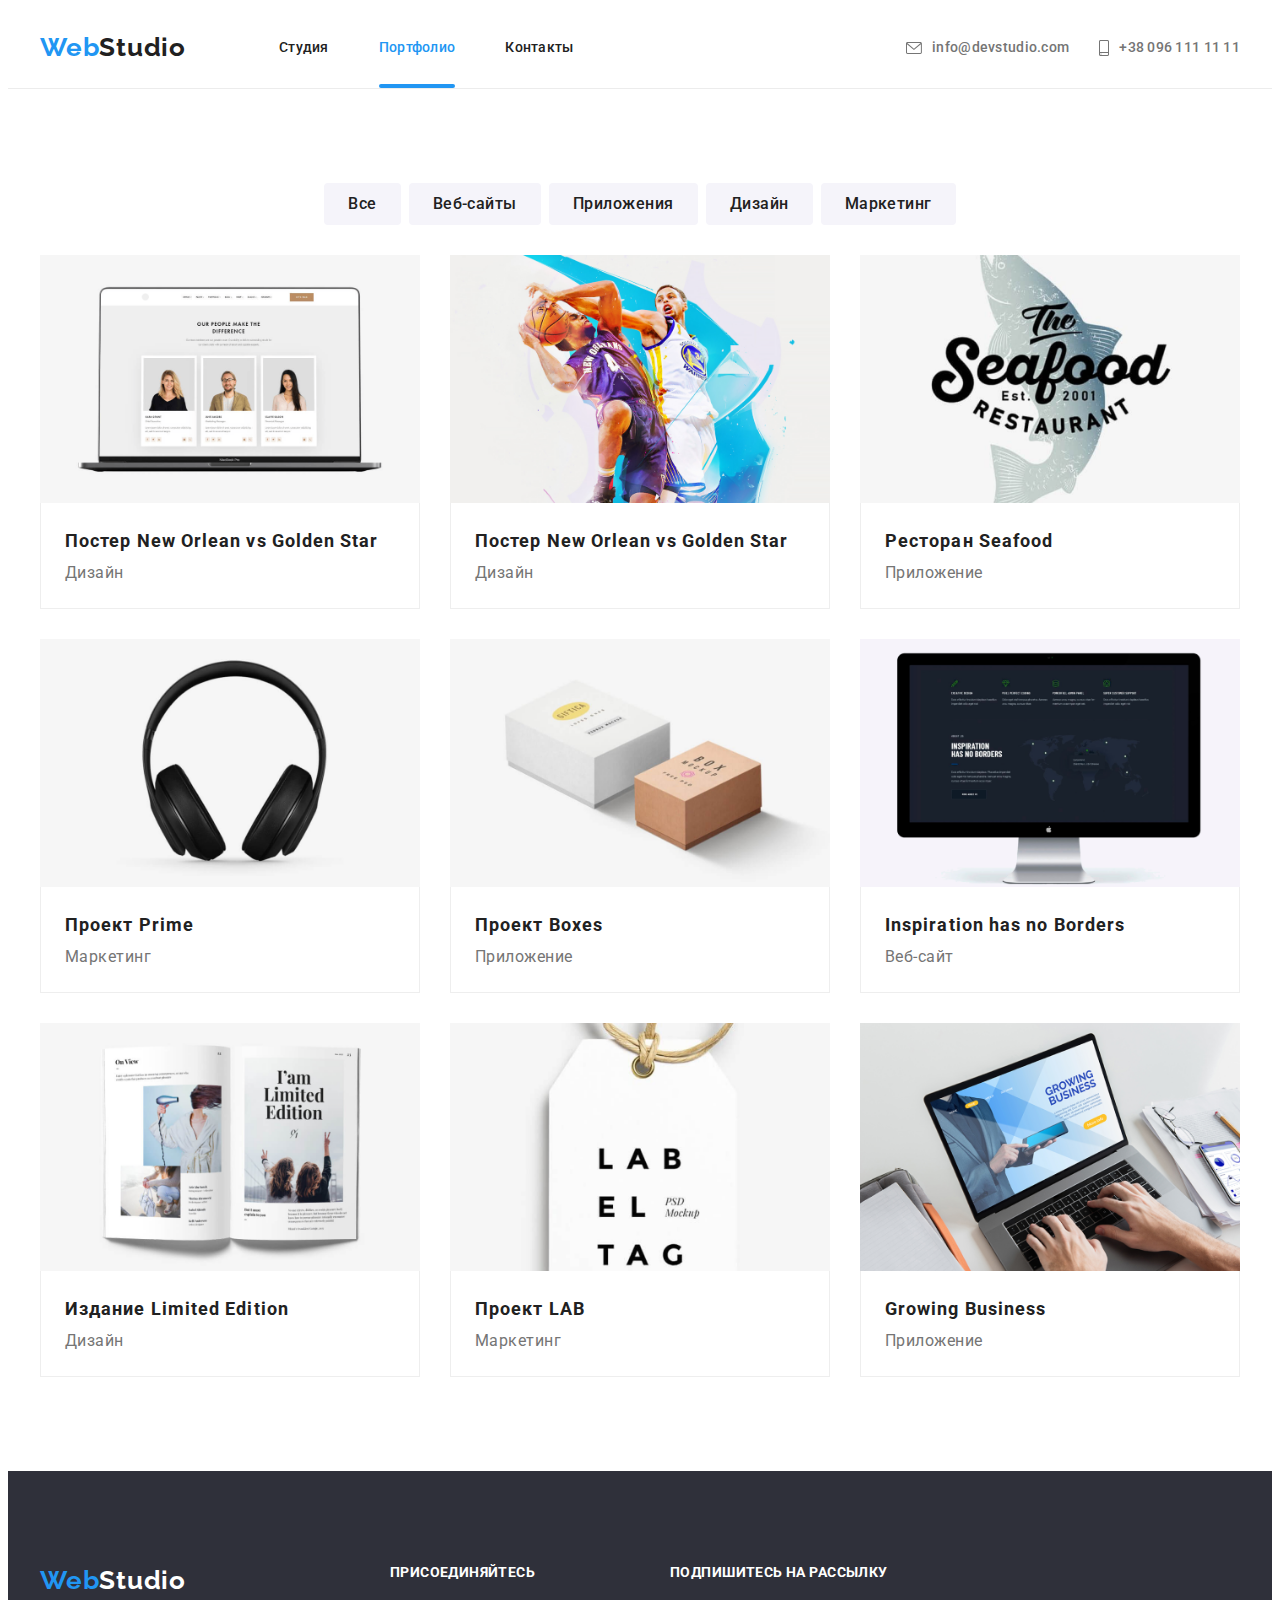
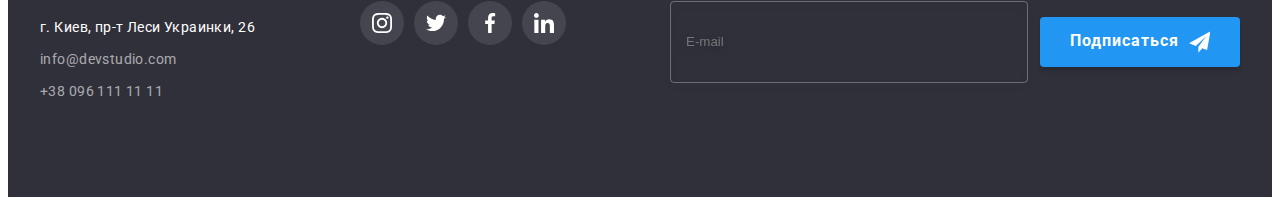
==== commit 78a0ee5a: "Добавляет изображения для всех версий экрана" ====
--- a/portfolio.html
+++ b/portfolio.html
@@ -191,8 +191,25 @@
             <li class="portfolio-project__item">
               <a class="portfolio-project__link">
                 <div class="portfolio-project__wrap">
-                  <img class="portfolio-project__image" src="./images/laptop-screen.jpg"
-                    alt="Фотографии сотрудников крмпании на экране ноутбука." width="370" />
+
+
+                  <picture>
+
+
+                    <source media="(min-width: 768px) and (max-width: 1200px)"
+                      srcset="/images/first-pf-img_md.png, ./images/first-pf-img_md@2x.png 2x">
+
+                    <source media="(min-width: 1200px)"
+                      srcset="">
+
+                      <img class="portfolio-project__image" alt="Фотографии сотрудников крмпании на экране ноутбука." width="370"
+                     
+                      src="./images/first-pf-img_sm.png"
+                        srcset="./images/first-pf-img_sm.png, ./images/first-pf-img_sm@2x.png 2x"
+                 />
+                        
+                  </picture>
+                  
                   
             
                   <p class="portfolio-project__toptext">
@@ -216,12 +233,24 @@
             <li class="portfolio-project__item">
               <a class="portfolio-project__link">
                 <div class="portfolio-project__wrap">
-                  <img
+                  <!-- <img
                     class="portfolio-project__image"
                     src="./images/basketball-players.jpg"
                     alt="Два парня играют в баскетболл."
                     width="370"
-                  />
+                  /> -->
+
+                  <picture>
+                  
+                  
+                    <source media="(min-width: 768px) and (max-width: 1200px)" srcset="/images/second-pf-img_md.png, ./images/second-pf-img_md@2x.png 2x">
+                  
+                    <source media="(min-width: 1200px)" srcset="">
+                  
+                    <img class="portfolio-project__image" alt="Фотографии сотрудников крмпании на экране ноутбука." width="370"
+                      src="./images/second-pf-img_sm.png" srcset="./images/second-pf-img_sm.png, ./images/second-pf-img_sm@2x.png 2x" />
+                  
+                  </picture>
 
                   <p class="portfolio-project__toptext">
                     Технокряк это современная площадка распространения
@@ -243,12 +272,24 @@
             <li class="portfolio-project__item">
               <a class="portfolio-project__link">
                 <div class="portfolio-project__wrap">
-                  <img
+                  <!-- <img
                     class="portfolio-project__image"
                     src="./images/seafood-label.jpg"
                     alt="Лэйбл ресторана Seafood. "
                     width="370"
-                  />
+                  /> -->
+
+                  <picture>
+                  
+                  
+                    <source media="(min-width: 768px) and (max-width: 1200px)" srcset="/images/third-pf-img_md.png, ./images/third-pf-img_md@2x.png 2x">
+                  
+                    <source media="(min-width: 1200px)" srcset="">
+                  
+                    <img class="portfolio-project__image" alt="Фотографии сотрудников крмпании на экране ноутбука." width="370"
+                      src="./images/third-pf-img_sm.png" srcset="./images/third-pf-img_sm.png, ./images/third-pf-img_sm@2x.png 2x" />
+                  
+                  </picture>
 
                   <p class="portfolio-project__toptext">
                     Технокряк это современная площадка распространения
@@ -268,12 +309,24 @@
             <li class="portfolio-project__item">
               <a class="portfolio-project__link">
                 <div class="portfolio-project__wrap">
-                  <img
+                  <!-- <img
                     class="portfolio-project__image"
                     src="./images/headphones.jpg"
                     alt=" Черные наушники."
                     width="370"
-                  />
+                  /> -->
+
+                  <picture>
+                  
+                  
+                    <source media="(min-width: 768px) and (max-width: 1200px)" srcset="/images/fourth-pf-img_md.png, ./images/fourth-pf-img_md@2x.png 2x">
+                  
+                    <source media="(min-width: 1200px)" srcset="">
+                  
+                    <img class="portfolio-project__image" alt="Фотографии сотрудников крмпании на экране ноутбука." width="370"
+                      src="./images/fourth-pf-img_sm.png" srcset="./images/fourth-pf-img_sm.png, ./images/fourth-pf-img_sm@2x.png 2x" />
+                  
+                  </picture>
 
                   <p class="portfolio-project__toptext">
                     Технокряк это современная площадка распространения
@@ -293,12 +346,24 @@
             <li class="portfolio-project__item">
               <a class="portfolio-projet__link">
                 <div class="portfolio-project__wrap">
-                  <img
+                  <!-- <img
                     class="portfolio-project__image"
                     src="./images/boxes.jpg"
                     alt="Две маленькие коробки."
                     width="370"
-                  />
+                  /> -->
+
+                  <picture>
+                  
+                  
+                    <source media="(min-width: 768px) and (max-width: 1200px)" srcset="/images/fifth-pf-img_md.png, ./images/fifth-pf-img_md@2x.png 2x">
+                  
+                    <source media="(min-width: 1200px)" srcset="">
+                  
+                    <img class="portfolio-project__image" alt="Фотографии сотрудников крмпании на экране ноутбука." width="370"
+                      src="./images/fifth-pf-img_sm.png" srcset="./images/fifth-pf-img_sm.png, ./images/fifth-pf-img_sm@2x.png 2x" />
+                  
+                  </picture>
 
                   <p class="portfolio-project__toptext">
                     Технокряк это современная площадка распространения
@@ -318,12 +383,25 @@
             <li class="portfolio-project__item">
               <a class="portfolio-project__link">
                 <div class="portfolio-project__wrap">
-                  <img
+                  <!-- <img
                     class="portfolio-project__image"
                     src="./images/computer-screen.jpg"
                     alt="Монитор компьютера."
                     width="370"
-                  />
+                  /> -->
+
+
+                  <picture>
+                  
+                  
+                    <source media="(min-width: 768px) and (max-width: 1200px)" srcset="/images/sixth-pf-img_md.png, ./images/sixth-pf-img_md@2x.png 2x">
+                  
+                    <source media="(min-width: 1200px)" srcset="">
+                  
+                    <img class="portfolio-project__image" alt="Фотографии сотрудников крмпании на экране ноутбука." width="370"
+                      src="./images/sixth-pf-img_sm.png" srcset="./images/sixth-pf-img_sm.png, ./images/sixth-pf-img_sm@2x.png 2x" />
+                  
+                  </picture>
 
                   <p class="portfolio-project__toptext">
                     Технокряк это современная площадка распространения
@@ -345,12 +423,24 @@
             <li class="portfolio-project__item">
               <a class="portfolio-project__link">
                 <div class="portfolio-project__wrap">
-                  <img
+                  <!-- <img
                     class="portfolio-project__image"
                     src="./images/openmagazine.jpg"
                     alt="Развернутый журнал."
                     width="370"
-                  />
+                  /> -->
+
+                  <picture>
+                  
+                  
+                    <source media="(min-width: 768px) and (max-width: 1200px)" srcset="/images/seventh-pf-img_md.png, ./images/seventh-pf-img_md@2x.png 2x">
+                  
+                    <source media="(min-width: 1200px)" srcset="">
+                  
+                    <img class="portfolio-project__image" alt="Фотографии сотрудников крмпании на экране ноутбука." width="370"
+                      src="./images/seventh-pf-img_sm.png" srcset="./images/seventh-pf-img_sm.png, ./images/seventh-pf-img_sm@2x.png 2x" />
+                  
+                  </picture>
 
                   <p class="portfolio-project__toptext">
                     Технокряк это современная площадка распространения
@@ -372,12 +462,25 @@
             <li class="portfolio-project__item">
               <a class="portfolio-project__link">
                 <div class="portfolio-project__wrap">
-                  <img
+                  <!-- <img
                     class="portfolio-project__image"
                     src="./images/paper-label.jpg"
                     alt="Бумажный лэйбл."
                     width="370"
-                  />
+                  /> -->
+
+
+                  <picture>
+                  
+                  
+                    <source media="(min-width: 768px) and (max-width: 1200px)" srcset="/images/eight-pf-img_md.png, ./images/eight-pf-img_md@2x.png 2x">
+                  
+                    <source media="(min-width: 1200px)" srcset="">
+                  
+                    <img class="portfolio-project__image" alt="Фотографии сотрудников крмпании на экране ноутбука." width="370"
+                      src="./images/eight-pf-img_sm.png" srcset="./images/eight-pf-img_sm.png, ./images/eight-pf-img_sm@2x.png 2x" />
+                  
+                  </picture>
 
                   <p class="portfolio-project__toptext">
                     Технокряк это современная площадка распространения
@@ -397,12 +500,24 @@
             <li class="portfolio-project__item">
               <a class="portfolio-project__link">
                 <div class="portfolio-project__wrap">
-                  <img
+                  <!-- <img
                     class="portfolio-project__image"
                     src="./images/keyboarding.jpg"
                     alt="Мужчина печатает на ноутбуке."
                     width="370"
-                  />
+                  /> -->
+
+                  <picture>
+                  
+                  
+                    <source media="(min-width: 768px) and (max-width: 1200px)" srcset="/images/ninth-pf-img_md.png, ./images/ninth-pf-img_md@2x.png 2x">
+                  
+                    <source media="(min-width: 1200px)" srcset="">
+                  
+                    <img class="portfolio-project__image" alt="Фотографии сотрудников крмпании на экране ноутбука." width="370"
+                      src="./images/ninth-pf-img_sm.png" srcset="./images/ninth-pf-img_sm.png, ./images/ninth-pf-img_sm@2x.png 2x" />
+                  
+                  </picture>
 
                   <p class="portfolio-project__toptext">
                     Технокряк это современная площадка распространения
--- a/css/main.min.css
+++ b/css/main.min.css
@@ -1,2 +1,2 @@
-:root{--primary-text-color: #757575;--main-background-color: #ffffff;--secondary-white-background: #e5e5e5;--tertiary-white-background: #f5f4fa;--title-text-color: #212121;--accent-color: #2196f3;--dark-background: #2f303a;--secondary-text-color: rgba(255, 255, 255, 0.6)}p,h1,h2,h3,h4,h5,h6{margin:0}ul{margin:0;padding:0}img{display:block;width:100%;max-width:100%;height:auto}.header{background-color:var(--main-background-color);border-bottom:1px solid #ececec}.header__container{display:flex;padding:0 15px;justify-content:space-between;align-items:center;height:60px}@media screen and (min-width: 768px){.header__container{height:80px}}.hero{background-color:var(--dark-background);text-align:center;max-width:768px;height:400px;background-image:linear-gradient(to right, rgba(47,48,58,0.4), rgba(47,48,58,0.4)),url(../../images/mobile-header-image.jpg);background-repeat:no-repeat;background-position:center;background-size:cover;display:flex;justify-content:center;align-items:center}.hero__title{color:var(--main-background-color);text-transform:uppercase;margin-bottom:30px;font-weight:900;font-size:26px;line-height:1.61;letter-spacing:.06em}@media screen and (min-width: 768px) and (max-width: 1200px){.hero{max-width:1200px;background-image:linear-gradient(to right, rgba(47,48,58,0.4), rgba(47,48,58,0.4)),url(../../images/tablet-hero-img.jpg)}}@media screen and (min-width: 1200px){.hero{max-width:1600px;height:600px;background-image:linear-gradient(to right, rgba(47,48,58,0.4), rgba(47,48,58,0.4)),url(../../images/deskttop-hero.jpg)}.hero__title{font-weight:900;font-size:44px;line-height:1.36;letter-spacing:.06em}}html,body{overflow-x:hidden}.list{list-style-type:none}.link{text-decoration:none}.hidden{display:none}.overflow-y-hidden{overflow-y:hidden}.current::after{content:"";width:100%;background-color:var(--accent-color);height:4px;position:absolute;left:0;bottom:0;border-radius:2px}.container{width:100%}@media screen and (max-width: 768px){.container{max-width:768px}}@media screen and (min-width: 768px) and (max-width: 1200px){.container{max-width:1200px}}@media screen and (min-width: 1200px){.container{max-width:1200px;padding-left:15px;padding-right:15px;margin:0 auto}}.section{padding:60px 15px}@media screen and (min-width: 1200px){.section{padding:94px 0}}.section-title{color:var(--title-text-color);font-weight:700;font-size:28px;line-height:1.17;letter-spacing:0.03em;margin-bottom:30px}@media screen and (min-width: 1200px){.section-title{font-size:36px;line-height:1.16;margin-bottom:50px}}.button{font-family:inherit;color:var(--main-background-color);background-color:var(--accent-color);font-weight:700;font-size:16px;line-height:1.8;letter-spacing:0.06em;cursor:pointer;border-radius:4px;padding:10px 32px;min-width:200px;height:50px}.modal__checkbox--visually-hidden{position:absolute;white-space:nowrap;width:1px;height:1px;overflow:hidden;border:0;padding:0;clip:rect(0 0 0 0);clip-path:inset(50%);margin:-1px}.modal{width:calc(100% - 30px);background-color:var(--main-background-color);box-shadow:0px 1px 3px rgba(0,0,0,0.12),0px 1px 1px rgba(0,0,0,0.14),0px 2px 1px rgba(0,0,0,0.2);border-radius:4px;top:50%;left:50%;transform:translate(-50%, -50%) scale(1);transition:transform 500ms;position:absolute;padding:40px}@media screen and (min-width: 480px){.modal{width:450px !important}}@media screen and (min-width: 1200px){.modal{width:528px;min-height:581px}}.modal__close-button{width:30px;height:30px;border-radius:50%;background:#ffffff;border:1px solid rgba(0,0,0,0.1);position:absolute;top:8px;right:8px;padding:0;cursor:pointer}.modal__close-icon{width:18px;height:18px;fill:#000000;transition-property:fill}.modal__close-button .modal__close-icon:hover,.modal__close-button .modal__close-icon:focus{fill:var(--accent-color)}textarea{resize:none;color:var(--primary-text-color);width:100%;height:120px;border:1px solid rgba(33,33,33,0.2);border-radius:4px;padding:12px 16px;font-weight:400;font-size:12px;line-height:1.16;letter-spacing:.01em}.modal__form-title{text-align:center;color:var(--title-text-color);margin-bottom:12px;font-weight:700;font-size:20px;line-height:1.15;letter-spacing:.03em}.modal__form-label{color:var(--primary-text-color);margin-bottom:4px;display:block;font-weight:400;font-size:12px;line-height:1.16;letter-spacing:.01em}.modal__agreement{color:var(--primary-text-color);font-weight:400;font-size:14px;line-height:1.7;letter-spacing:.03em}.modal__agreement .modal__check{width:16px;height:15px;border:2px solid black;border-radius:2px}.modal__check-icon{fill:transparent}.modal__checkbox:checked+.modal__agreement svg{fill:var(--main-background-color)}.modal__checkbox:checked+.modal__agreement .modal__check{background-color:var(--accent-color);border:none}.modal__submit-btn{font-family:inherit;color:var(--main-background-color);background-color:var(--accent-color);cursor:pointer;border-radius:4px;padding:10px 55px;width:200px;height:50px;box-shadow:0px 4px 4px rgba(0,0,0,0.15);border-radius:4px;border-color:transparent;font-weight:700;font-size:16px;line-height:1.8;letter-spacing:.06em;justify-self:center}.modal__form-input{width:100%;height:40px;border:1px solid rgba(33,33,33,0.2);border-radius:4px;padding-left:40px;cursor:pointer;outline:none;transition-property:border-color}.modal__form-input:hover,.modal__form-input:focus{border-color:var(--accent-color)}.modal__form-input:focus+.modal__decoration-icon{fill:var(--accent-color)}.modal__term-link{color:var(--accent-color)}.modal__form-field.modal__form-field--feedback{margin-bottom:20px}.modal__form-field{position:relative;margin-bottom:10px}.modal__decoration-icon{position:absolute;top:29px;left:12px}.modal__bottom-form{display:grid;grid-template-columns:1fr;gap:30px}.modal__check{margin-right:7px}.logo{font-family:Raleway, serif;text-decoration:none;font-weight:700;font-size:24px;line-height:1.16;letter-spacing:.03em}@media screen and (min-width: 1200px){.logo{font-weight:700;font-size:26px;line-height:1.2;letter-spacing:.03em}}.logo--black{color:var(--title-text-color);display:inline-block}@media screen and (min-width: 1200px){.logo--black{margin-right:93px}}.logo--white{color:var(--main-background-color);display:inline-block;margin-bottom:20px}.logo--accent{color:var(--accent-color)}.contacts{display:none;font-weight:500;font-size:34px;line-height:1.17;letter-spacing:.02em}@media screen and (min-width: 768px){.contacts{display:block}}@media screen and (min-width: 768px) and (max-width: 1200px){.contact-info{display:flex;flex-direction:column;font-weight:500;font-size:12px;line-height:1.16;letter-spacing:.02em}}@media screen and (min-width: 1200px){.contact-info{display:flex;flex-direction:row;font-weight:500;font-size:14px;line-height:1.14;letter-spacing:.02em}}@media screen and (min-width: 1200px){.contact-info{font-weight:500;font-size:14px;line-height:1.14;letter-spacing:.02em}}.contact-info__icon--mail,.contact-info__icon--tel{fill:var(--primary-text-color);transition-property:fill;display:none}@media screen and (min-width: 768px){.contact-info__icon--mail,.contact-info__icon--tel{display:inline-block}}@media screen and (min-width: 768px) and (max-width: 1200px){.contact-info__icon--mail,.contact-info__icon--tel{margin-right:8px}}@media screen and (min-width: 1200px){.contact-info__icon--mail,.contact-info__icon--tel{margin-right:10px}}@media screen and (min-width: 1200px){.contact-info .contact-info__item+.contact-info__item{margin-left:30px}}.contact-info__item--tel{font-weight:500;font-size:34px;line-height:1.17;letter-spacing:0.02em;margin-bottom:32px}.contact-info__item--mail{font-weight:500;font-size:24px;line-height:1.16;letter-spacing:0.02em}@media screen and (min-width: 768px) and (max-width: 1200px){.contact-info__item:first-child{margin-bottom:10px}}@media screen and (min-width: 1200px){.contact-info__item:first-child{margin-bottom:0}}.contact-info__link{display:flex;align-items:center;color:var(--primary-text-color);text-decoration-line:none;transition-property:color}.contact-info__link:hover,.contact-info__link:focus{color:var(--accent-color)}.contact-info__link:hover .contact-info__icon--mail,.contact-info__link:focus .contact-info__icon--mail{fill:var(--accent-color)}.contact-info__link:hover .contact-info__icon--tel,.contact-info__link:focus .contact-info__icon--tel{fill:var(--accent-color)}.site-nav{color:var(--title-text-color);text-decoration:none;transition-property:color;font-weight:500;font-size:40px;line-height:1.17;letter-spacing:.02em;display:flex;flex-direction:column;gap:32px}.site-nav .site-nav:hover,.site-nav .site-nav:focus{color:var(--accent-color)}@media screen and (min-width: 768px){.site-nav{flex-direction:row;font-weight:500;font-size:14px;line-height:1.14;letter-spacing:.02em}}@media screen and (min-width: 1200px){.site-nav{gap:50px}}.site-nav__link{color:var(--title-text-color)}.navigation{align-items:center;position:relative;display:none}@media screen and (min-width: 768px){.navigation{display:flex}}@media screen and (min-width: 1200px){.navigation{margin-right:auto}}.site-nav .site-nav__link.current{color:var(--accent-color);position:relative}.navigation__icon-menu{opacity:1;fill:black}.navigation__menu-button.is-active .navigation__icon-menu{opacity:0}.navigation__menu-button.is-active .navigation__icon-cross{opacity:1}.navigation__icon-cross{opacity:0;fill:black}.site-nav__link{color:var(--title-text-color)}.site-nav__link{padding-top:32px;padding-bottom:32px;display:inline-block}.site-nav .site-nav__link:hover,.site-nav .site-nav__link:focus{color:var(--accent-color)}.site-nav .site-nav__link.current{color:var(--accent-color);position:relative}.page-filter{display:flex;flex-wrap:wrap;margin-bottom:40px;row-gap:15px;column-gap:8px}@media screen and (min-width: 768px){.page-filter{flex-wrap:nowrap;justify-content:center;margin-bottom:30px}}.page-filter__button{font-family:inherit;color:var(--title-text-color);border-radius:4px;padding:6px 22px;background-color:var(--tertiary-white-background);border-color:transparent;cursor:pointer;transition-property:background-color, color, box-shadow;font-weight:500;font-size:16px;line-height:1.6;letter-spacing:.03em}.page-filter__button:hover,.page-filter__button:focus{color:var(--main-background-color);background-color:var(--accent-color);box-shadow:0px 3px 1px rgba(0,0,0,0.1),0px 1px 2px rgba(0,0,0,0.08),0px 2px 2px rgba(0,0,0,0.12)}body{font-family:Roboto, sans-serif;color:var(--primary-text-color)}.main{background-color:var(--main-background-color)}.backdrop{width:100vw;height:100vh;background-color:rgba(0,0,0,0.2);position:fixed;top:0;transition:opacity 500ms, visibility 500ms}.backdrop--is-hidden{opacity:0;visibility:hidden;pointer-events:none}.backdrop--is-hidden .modal{transform:scale(0.7)}.features__list{display:flex;flex-direction:column;align-items:center;justify-content:center;gap:30px}@media screen and (min-width: 768px){.features__list{display:grid;grid-template-columns:repeat(2, 1fr);align-items:flex-start}}@media screen and (min-width: 1200px){.features__list{grid-template-columns:repeat(4, 1fr)}}.features__title{color:var(--title-text-color);text-transform:uppercase;margin-bottom:10px;font-weight:700;font-size:14px;line-height:1.14;letter-spacing:.03em;text-align:center}@media screen and (min-width: 768px){.features__title{text-align:left}}.features__description{color:var(--primary-text-color);font-size:14px;line-height:1.7;letter-spacing:.03em;margin-bottom:0}.features__item{width:100%;display:flex;flex-direction:column;align-content:center}.features__title--hidden{display:none}.features__thumb{width:100%;aspect-ratio:3.75;padding:25px 0;border-radius:4px;background-color:var(--tertiary-white-background);margin-bottom:30px}.footer__button{box-shadow:0px 4px 4px rgba(0,0,0,0.15);border-color:transparent;padding:10px 28px;margin:0 auto}.footer__form--subscribe{max-width:450px;width:100%;justify-self:center}@media screen and (min-width: 768px) and (max-width: 1200px){.footer__form--subscribe{grid-column:1 / 3}}@media screen and (min-width: 1200px){.footer__form--subscribe{display:flex;flex-direction:column;min-width:570px}}.footer__input--subscribe{width:100%;height:50px;background-color:transparent;border:1px solid rgba(255,255,255,0.3);filter:drop-shadow(0px 4px 4px rgba(0,0,0,0.15));border-radius:4px;margin-bottom:20px;padding:15px}@media screen and (min-width: 1200px){.footer__input--subscribe{margin-bottom:0}}.footer__container--logo{justify-self:center}@media screen and (max-width: 768px){.footer__container--logo{display:grid;place-items:center}}.footer__container--subscribe{display:flex;flex-direction:column;justify-content:center;align-items:center}@media screen and (min-width: 1200px){.footer__container--subscribe{flex-direction:row;justify-content:space-between;gap:12px}}.footer__icon-send{margin-left:10px}.footer__title--subscribe{text-transform:uppercase;text-align:center;color:var(--main-background-color);margin-bottom:20px;font-weight:700;font-size:14px;line-height:1.14;letter-spacing:.03em}@media screen and (min-width: 768px){.footer__title--subscribe{text-align:left}}.footer-input{color:var(--main-background-color)}.footer__link--white{color:var(--main-background-color);transition-property:color}.footer__link--white:hover,.footer__link--white:focus{color:var(--accent-color)}.footer__link{color:var(--secondary-text-color);transition-property:color}.footer__link:hover,.footer__link:focus{color:var(--accent-color)}.footer__list .footer__item+.footer__item{margin-top:8px}.footer__item{font-style:normal;font-weight:400;font-size:14px;line-height:1.7;letter-spacing:.03em}.footer__list--socials{display:flex;justify-content:center;align-items:center;gap:10px}.footer__link--socials{width:44px;height:44px;background-color:rgba(255,255,255,0.1);border-radius:50%;cursor:pointer;transition-property:background-color}.footer__link--socials:hover,.footer__link--socials:hover{background-color:var(--accent-color)}.footer__icon--socials{fill:var(--main-background-color)}.footer__container--socials{justify-self:center;text-align:center}.footer__title--join{margin-bottom:20px;text-transform:uppercase;color:var(--main-background-color);font-weight:700;font-size:14px;line-height:1.14;letter-spacing:.03em}.footer__container--contacts{display:grid;row-gap:60px;grid-template-columns:1fr}@media screen and (min-width: 768px) and (max-width: 1200px){.footer__container--contacts{grid-template-columns:repeat(2, 1fr)}}@media screen and (min-width: 1200px){.footer__container--contacts{grid-template-columns:max-content max-content max-content;gap:0;justify-content:space-between}}.footer{background-color:var(--dark-background)}.logo-link-footer{color:var(--main-background-color);text-decoration-line:none}@media screen and (max-width: 768px){.footer__list{display:grid;place-items:center}}.clients__link{width:100%;aspect-ratio:2.28;padding:16px 0;background-color:var(--main-background-color);border-radius:4px;border:1px solid #afb1b8;cursor:pointer;transition-property:border-color}.clients__link:hover,.clients__link:focus{border-color:var(--accent-color)}.clients__link:hover .clients__icon,.clients__link:focus .clients__icon{fill:var(--accent-color)}.clients__list{display:grid;grid-template-columns:repeat(2, 1fr);gap:30px}@media screen and (min-width: 768px) and (max-width: 1200px){.clients__list{grid-template-columns:repeat(3, 1fr)}}@media screen and (min-width: 1200px){.clients__list{grid-template-columns:repeat(6, 1fr)}}.clients__icon{fill:#afb1b8;transition-property:fill;aspect-ratio:1.76;width:100%}.clients{text-align:center}.work{background-color:var(--main-background-color);padding-top:0;text-align:center;display:none}@media screen and (min-width: 1200px){.work{display:block}}.work__list{display:grid;grid-template-columns:repeat(3, 1fr);gap:30px}.work__item{position:relative}.work__img,.teamplayers__img,.portfolio-project__image{width:100%;height:auto}.work__toptext-container{width:100%;height:70px;position:absolute;left:0;bottom:0;background-color:rgba(47,48,58,0.8)}.work__toptext{text-transform:uppercase;color:var(--main-background-color);font-weight:700;font-size:14px;line-height:1.14;letter-spacing:.03em}.teamplayers__list{display:grid;grid-template-columns:1fr;gap:30px}@media screen and (min-width: 768px) and (max-width: 1200px){.teamplayers__list{grid-template-columns:repeat(2, 1fr)}}@media screen and (min-width: 1200px){.teamplayers__list{grid-template-columns:repeat(4, 1fr)}}.teamplayers__item{border-radius:0px 0px 4px 4px;background:#ffffff;box-shadow:0px 1px 3px rgba(0,0,0,0.12),0px 1px 1px rgba(0,0,0,0.14),0px 2px 1px rgba(0,0,0,0.2)}.teamplayers{background-color:var(--tertiary-white-background);text-align:center}.teamplayers__link--socials{width:44px;height:44px;background-color:var(--main-background-color);border-radius:50%;transition-property:background-color}.teamplayers__link--socials:hover,.teamplayers__link--socials:focus{background-color:var(--accent-color);cursor:pointer}.teamplayers__link--socials:hover:hover .teamplayers__icon--socials,.teamplayers__link--socials:hover:focus .teamplayers__icon--socials,.teamplayers__link--socials:focus:hover .teamplayers__icon--socials,.teamplayers__link--socials:focus:focus .teamplayers__icon--socials{fill:var(--main-background-color)}.teamplayers__list--socials{display:flex;justify-content:center;align-items:center}.teamplayers__icon--socials{fill:#afb1b8;transition-property:fill}.teamplayers__profile{padding-top:30px;padding-bottom:24px}.teamplayers__name{color:var(--title-text-color);margin-bottom:10px;font-weight:500;font-size:16px;line-height:1.18;letter-spacing:.03em}.teamplayers__position{color:var(--primary-text-color);margin-bottom:16px;font-size:16px;line-height:1.18;letter-spacing:.03em}.portfolio-project{display:grid;grid-template-columns:1fr;gap:30px}@media screen and (min-width: 768px) and (max-width: 1200px){.portfolio-project{grid-template-columns:repeat(2, 1fr)}}@media screen and (min-width: 1200px){.portfolio-project{grid-template-columns:repeat(3, 1fr)}}.portfolio-project__description{padding:20px 24px;border-bottom:1px solid #eeeeee;border-left:1px solid #eeeeee;border-right:1px solid #eeeeee}.portfolio-project__link{display:block;cursor:pointer;transition-property:box-shadow}.portfolio-project__link:hover{box-shadow:0px 1px 1px rgba(0,0,0,0.12),0px 4px 4px rgba(0,0,0,0.06),1px 4px 6px rgba(0,0,0,0.16)}.portfolio-project__item{width:100%}.portfolio-project__title{color:var(--title-text-color);font-weight:700;font-size:18px;line-height:2;letter-spacing:.06em}.portfolio-project__type{color:var(--primary-text-color);font-size:16px;line-height:1.8;letter-spacing:.03em}.portfolio-project__wrap{position:relative;overflow:hidden}.portfolio-project__toptext{position:absolute;top:0;left:0;background-color:rgba(33,150,243,0.9);color:var(--main-background-color);padding:63px 24px;height:100%;transform:translateY(101%);transition:transform 250ms linear;font-weight:400;font-size:18px;line-height:1.55;letter-spacing:.03em}.portfolio-project__link:hover .portfolio-project__toptext{transform:translateY(0)}.modal__close-icon,.modal__form-input,.contact-info__icon--mail,.contact-info__icon--tel,.contact-info__link,.site-nav,.page-filter__button,.footer__link--white,.footer__link,.footer__link--socials,.clients__link,.clients__icon,.teamplayers__link--socials,.teamplayers__icon--socials,.portfolio-project__link{transition-duration:250ms;transition-timing-function:cubic-bezier(0.4, 0, 0.2, 1)}.modal__close-button,.modal__agreement,.modal__check,.features__thumb,.footer__button,.footer__link--socials,.clients__link,.work__toptext-container,.teamplayers__link--socials{justify-content:center;align-items:center;display:flex}.navigation__menu-button{display:block;width:40px;height:40px;background-color:transparent;border:transparent;outline:transparent;position:relative;z-index:99;cursor:pointer;padding:12px 8px}@media screen and (min-width: 768px){.menu-for-mobile{display:none}}.mobile-overlay{width:100vw;min-height:100vh;position:fixed;left:0;top:0;background-color:white;z-index:10;transform:translateX(100%);transition:transform;visibility:hidden;pointer-events:none;display:flex;justify-content:space-between;flex-direction:column;padding:48px 40px;height:100vh}.mobile-menu{width:100%;height:100%;background-color:white;display:flex;flex-direction:column;justify-content:space-between}.mobile-overlay.is-open{transform:translateX(0);visibility:visible;pointer-events:initial}.mobile-menu__navigation{font-weight:500;font-size:40px;line-height:47px;letter-spacing:0.02em}.mobile-menu__socials-link{font-family:Roboto,sans-serif;font-style:normal;font-weight:500;font-size:18px;line-height:1.2;letter-spacing:0.02em;color:var(--accent-color)}.mobile-menu__socials-table-data:not(:last-child){border-right:1px solid rgba(33,33,33,0.2);padding-right:10px}.mobile-menu__socials-table-data:not(:first-child){padding-left:10px}.mobile-menu__contacts{margin-bottom:64px}
+:root{--primary-text-color: #757575;--main-background-color: #ffffff;--secondary-white-background: #e5e5e5;--tertiary-white-background: #f5f4fa;--title-text-color: #212121;--accent-color: #2196f3;--dark-background: #2f303a;--secondary-text-color: rgba(255, 255, 255, 0.6)}p,h1,h2,h3,h4,h5,h6{margin:0}ul{margin:0;padding:0}img{display:block;width:100%;max-width:100%;height:auto}.header{background-color:var(--main-background-color);border-bottom:1px solid #ececec}.header__container{display:flex;padding:0 15px;justify-content:space-between;align-items:center;height:60px}@media screen and (min-width: 768px){.header__container{height:80px}}.hero{background-color:var(--dark-background);text-align:center;max-width:768px;height:400px;background-repeat:no-repeat;background-position:center;background-size:cover;display:flex;justify-content:center;align-items:center;background-image:linear-gradient(to right, rgba(47,48,58,0.4), rgba(47,48,58,0.4)),url(../../images/bg-img_sm.png)}@media screen and (min-device-pixel-ratio: 2), screen and (min-resolution: 192dpi), screen and (min-resolution: 2dppx){.hero{background-image:linear-gradient(to right, rgba(47,48,58,0.4), rgba(47,48,58,0.4)),url(../../images/bg-img_sm@2x.png)}}.hero__title{color:var(--main-background-color);text-transform:uppercase;margin-bottom:30px;font-weight:900;font-size:26px;line-height:1.61;letter-spacing:.06em}@media screen and (min-width: 768px) and (max-width: 1200px){.hero{max-width:1200px;background-image:linear-gradient(to right, rgba(47,48,58,0.4), rgba(47,48,58,0.4)),url(../../images/bg-img_md.png)}}@media screen and (min-width: 768px) and (max-width: 1200px) and (min-device-pixel-ratio: 2), screen and (min-width: 768px) and (max-width: 1200px) and (min-resolution: 192dpi), screen and (min-width: 768px) and (max-width: 1200px) and (min-resolution: 2dppx){.hero{background-image:linear-gradient(to right, rgba(47,48,58,0.4), rgba(47,48,58,0.4)),url(../../images/bg-img_md@2x.png)}}@media screen and (min-width: 1200px){.hero{max-width:1600px;height:600px;background-image:linear-gradient(to right, rgba(47,48,58,0.4), rgba(47,48,58,0.4)),url(../../images/bg-img_lg.png)}}@media screen and (min-width: 1200px) and (min-device-pixel-ratio: 2), screen and (min-width: 1200px) and (min-resolution: 192dpi), screen and (min-width: 1200px) and (min-resolution: 2dppx){.hero{background-image:linear-gradient(to right, rgba(47,48,58,0.4), rgba(47,48,58,0.4)),url(../../images/bg-img_lg@2x.png)}}@media screen and (min-width: 1200px){.hero__title{font-weight:900;font-size:44px;line-height:1.36;letter-spacing:.06em}}html,body{overflow-x:hidden}.list{list-style-type:none}.link{text-decoration:none}.hidden{display:none}.overflow-y-hidden{overflow-y:hidden}.current::after{content:"";width:100%;background-color:var(--accent-color);height:4px;position:absolute;left:0;bottom:0;border-radius:2px}.container{width:100%}@media screen and (max-width: 768px){.container{max-width:768px}}@media screen and (min-width: 768px) and (max-width: 1200px){.container{max-width:1200px}}@media screen and (min-width: 1200px){.container{max-width:1200px;padding-left:15px;padding-right:15px;margin:0 auto}}.section{padding:60px 15px}@media screen and (min-width: 1200px){.section{padding:94px 0}}.section-title{color:var(--title-text-color);font-weight:700;font-size:28px;line-height:1.17;letter-spacing:0.03em;margin-bottom:30px}@media screen and (min-width: 1200px){.section-title{font-size:36px;line-height:1.16;margin-bottom:50px}}.button{font-family:inherit;color:var(--main-background-color);background-color:var(--accent-color);font-weight:700;font-size:16px;line-height:1.8;letter-spacing:0.06em;cursor:pointer;border-radius:4px;padding:10px 32px;min-width:200px;height:50px}.modal__checkbox--visually-hidden{position:absolute;white-space:nowrap;width:1px;height:1px;overflow:hidden;border:0;padding:0;clip:rect(0 0 0 0);clip-path:inset(50%);margin:-1px}.modal{width:calc(100% - 30px);background-color:var(--main-background-color);box-shadow:0px 1px 3px rgba(0,0,0,0.12),0px 1px 1px rgba(0,0,0,0.14),0px 2px 1px rgba(0,0,0,0.2);border-radius:4px;top:50%;left:50%;transform:translate(-50%, -50%) scale(1);transition:transform 500ms;position:absolute;padding:40px}@media screen and (min-width: 480px){.modal{width:450px !important}}@media screen and (min-width: 1200px){.modal{width:528px;min-height:581px}}.modal__close-button{width:30px;height:30px;border-radius:50%;background:#ffffff;border:1px solid rgba(0,0,0,0.1);position:absolute;top:8px;right:8px;padding:0;cursor:pointer}.modal__close-icon{width:18px;height:18px;fill:#000000;transition-property:fill}.modal__close-button .modal__close-icon:hover,.modal__close-button .modal__close-icon:focus{fill:var(--accent-color)}textarea{resize:none;color:var(--primary-text-color);width:100%;height:120px;border:1px solid rgba(33,33,33,0.2);border-radius:4px;padding:12px 16px;font-weight:400;font-size:12px;line-height:1.16;letter-spacing:.01em}.modal__form-title{text-align:center;color:var(--title-text-color);margin-bottom:12px;font-weight:700;font-size:20px;line-height:1.15;letter-spacing:.03em}.modal__form-label{color:var(--primary-text-color);margin-bottom:4px;display:block;font-weight:400;font-size:12px;line-height:1.16;letter-spacing:.01em}.modal__agreement{color:var(--primary-text-color);font-weight:400;font-size:14px;line-height:1.7;letter-spacing:.03em}.modal__agreement .modal__check{width:16px;height:15px;border:2px solid black;border-radius:2px}.modal__check-icon{fill:transparent}.modal__checkbox:checked+.modal__agreement svg{fill:var(--main-background-color)}.modal__checkbox:checked+.modal__agreement .modal__check{background-color:var(--accent-color);border:none}.modal__submit-btn{font-family:inherit;color:var(--main-background-color);background-color:var(--accent-color);cursor:pointer;border-radius:4px;padding:10px 55px;width:200px;height:50px;box-shadow:0px 4px 4px rgba(0,0,0,0.15);border-radius:4px;border-color:transparent;font-weight:700;font-size:16px;line-height:1.8;letter-spacing:.06em;justify-self:center}.modal__form-input{width:100%;height:40px;border:1px solid rgba(33,33,33,0.2);border-radius:4px;padding-left:40px;cursor:pointer;outline:none;transition-property:border-color}.modal__form-input:hover,.modal__form-input:focus{border-color:var(--accent-color)}.modal__form-input:focus+.modal__decoration-icon{fill:var(--accent-color)}.modal__term-link{color:var(--accent-color)}.modal__form-field.modal__form-field--feedback{margin-bottom:20px}.modal__form-field{position:relative;margin-bottom:10px}.modal__decoration-icon{position:absolute;top:29px;left:12px}.modal__bottom-form{display:grid;grid-template-columns:1fr;gap:30px}.modal__check{margin-right:7px}.logo{font-family:Raleway, serif;text-decoration:none;font-weight:700;font-size:24px;line-height:1.16;letter-spacing:.03em}@media screen and (min-width: 1200px){.logo{font-weight:700;font-size:26px;line-height:1.2;letter-spacing:.03em}}.logo--black{color:var(--title-text-color);display:inline-block}@media screen and (min-width: 1200px){.logo--black{margin-right:93px}}.logo--white{color:var(--main-background-color);display:inline-block;margin-bottom:20px}.logo--accent{color:var(--accent-color)}.contacts{display:none;font-weight:500;font-size:34px;line-height:1.17;letter-spacing:.02em}@media screen and (min-width: 768px){.contacts{display:block}}@media screen and (min-width: 768px) and (max-width: 1200px){.contact-info{display:flex;flex-direction:column;font-weight:500;font-size:12px;line-height:1.16;letter-spacing:.02em}}@media screen and (min-width: 1200px){.contact-info{display:flex;flex-direction:row;font-weight:500;font-size:14px;line-height:1.14;letter-spacing:.02em}}@media screen and (min-width: 1200px){.contact-info{font-weight:500;font-size:14px;line-height:1.14;letter-spacing:.02em}}.contact-info__icon--mail,.contact-info__icon--tel{fill:var(--primary-text-color);transition-property:fill;display:none}@media screen and (min-width: 768px){.contact-info__icon--mail,.contact-info__icon--tel{display:inline-block}}@media screen and (min-width: 768px) and (max-width: 1200px){.contact-info__icon--mail,.contact-info__icon--tel{margin-right:8px}}@media screen and (min-width: 1200px){.contact-info__icon--mail,.contact-info__icon--tel{margin-right:10px}}@media screen and (min-width: 1200px){.contact-info .contact-info__item+.contact-info__item{margin-left:30px}}.contact-info__item--tel{font-weight:500;font-size:34px;line-height:1.17;letter-spacing:0.02em;margin-bottom:32px}.contact-info__item--mail{font-weight:500;font-size:24px;line-height:1.16;letter-spacing:0.02em}@media screen and (min-width: 768px) and (max-width: 1200px){.contact-info__item:first-child{margin-bottom:10px}}@media screen and (min-width: 1200px){.contact-info__item:first-child{margin-bottom:0}}.contact-info__link{display:flex;align-items:center;color:var(--primary-text-color);text-decoration-line:none;transition-property:color}.contact-info__link:hover,.contact-info__link:focus{color:var(--accent-color)}.contact-info__link:hover .contact-info__icon--mail,.contact-info__link:focus .contact-info__icon--mail{fill:var(--accent-color)}.contact-info__link:hover .contact-info__icon--tel,.contact-info__link:focus .contact-info__icon--tel{fill:var(--accent-color)}.site-nav{color:var(--title-text-color);text-decoration:none;transition-property:color;font-weight:500;font-size:40px;line-height:1.17;letter-spacing:.02em;display:flex;flex-direction:column;gap:32px}.site-nav .site-nav:hover,.site-nav .site-nav:focus{color:var(--accent-color)}@media screen and (min-width: 768px){.site-nav{flex-direction:row;font-weight:500;font-size:14px;line-height:1.14;letter-spacing:.02em}}@media screen and (min-width: 1200px){.site-nav{gap:50px}}.site-nav__link{color:var(--title-text-color)}.navigation{align-items:center;position:relative;display:none}@media screen and (min-width: 768px){.navigation{display:flex}}@media screen and (min-width: 1200px){.navigation{margin-right:auto}}.site-nav .site-nav__link.current{color:var(--accent-color);position:relative}.navigation__icon-menu{opacity:1;fill:black}.navigation__menu-button.is-active .navigation__icon-menu{opacity:0}.navigation__menu-button.is-active .navigation__icon-cross{opacity:1}.navigation__icon-cross{opacity:0;fill:black}.site-nav__link{color:var(--title-text-color)}.site-nav__link{padding-top:32px;padding-bottom:32px;display:inline-block}.site-nav .site-nav__link:hover,.site-nav .site-nav__link:focus{color:var(--accent-color)}.site-nav .site-nav__link.current{color:var(--accent-color);position:relative}.page-filter{display:flex;flex-wrap:wrap;margin-bottom:40px;row-gap:15px;column-gap:8px}@media screen and (min-width: 768px){.page-filter{flex-wrap:nowrap;justify-content:center;margin-bottom:30px}}.page-filter__button{font-family:inherit;color:var(--title-text-color);border-radius:4px;padding:6px 22px;background-color:var(--tertiary-white-background);border-color:transparent;cursor:pointer;transition-property:background-color, color, box-shadow;font-weight:500;font-size:16px;line-height:1.6;letter-spacing:.03em}.page-filter__button:hover,.page-filter__button:focus{color:var(--main-background-color);background-color:var(--accent-color);box-shadow:0px 3px 1px rgba(0,0,0,0.1),0px 1px 2px rgba(0,0,0,0.08),0px 2px 2px rgba(0,0,0,0.12)}body{font-family:Roboto, sans-serif;color:var(--primary-text-color)}.main{background-color:var(--main-background-color)}.backdrop{width:100vw;height:100vh;background-color:rgba(0,0,0,0.2);position:fixed;top:0;transition:opacity 500ms, visibility 500ms}.backdrop--is-hidden{opacity:0;visibility:hidden;pointer-events:none}.backdrop--is-hidden .modal{transform:scale(0.7)}.features__list{display:flex;flex-direction:column;align-items:center;justify-content:center;gap:30px}@media screen and (min-width: 768px){.features__list{display:grid;grid-template-columns:repeat(2, 1fr);align-items:flex-start}}@media screen and (min-width: 1200px){.features__list{grid-template-columns:repeat(4, 1fr)}}.features__title{color:var(--title-text-color);text-transform:uppercase;margin-bottom:10px;font-weight:700;font-size:14px;line-height:1.14;letter-spacing:.03em;text-align:center}@media screen and (min-width: 768px){.features__title{text-align:left}}.features__description{color:var(--primary-text-color);font-size:14px;line-height:1.7;letter-spacing:.03em;margin-bottom:0}.features__item{width:100%;display:flex;flex-direction:column;align-content:center}.features__title--hidden{display:none}.features__thumb{width:100%;aspect-ratio:3.75;padding:25px 0;border-radius:4px;background-color:var(--tertiary-white-background);margin-bottom:30px}.footer__button{box-shadow:0px 4px 4px rgba(0,0,0,0.15);border-color:transparent;padding:10px 28px;margin:0 auto}.footer__form--subscribe{max-width:450px;width:100%;justify-self:center}@media screen and (min-width: 768px) and (max-width: 1200px){.footer__form--subscribe{grid-column:1 / 3}}@media screen and (min-width: 1200px){.footer__form--subscribe{display:flex;flex-direction:column;min-width:570px}}.footer__input--subscribe{width:100%;height:50px;background-color:transparent;border:1px solid rgba(255,255,255,0.3);filter:drop-shadow(0px 4px 4px rgba(0,0,0,0.15));border-radius:4px;margin-bottom:20px;padding:15px}@media screen and (min-width: 1200px){.footer__input--subscribe{margin-bottom:0}}.footer__container--logo{justify-self:center}@media screen and (max-width: 768px){.footer__container--logo{display:grid;place-items:center}}.footer__container--subscribe{display:flex;flex-direction:column;justify-content:center;align-items:center}@media screen and (min-width: 1200px){.footer__container--subscribe{flex-direction:row;justify-content:space-between;gap:12px}}.footer__icon-send{margin-left:10px}.footer__title--subscribe{text-transform:uppercase;text-align:center;color:var(--main-background-color);margin-bottom:20px;font-weight:700;font-size:14px;line-height:1.14;letter-spacing:.03em}@media screen and (min-width: 768px){.footer__title--subscribe{text-align:left}}.footer-input{color:var(--main-background-color)}.footer__link--white{color:var(--main-background-color);transition-property:color}.footer__link--white:hover,.footer__link--white:focus{color:var(--accent-color)}.footer__link{color:var(--secondary-text-color);transition-property:color}.footer__link:hover,.footer__link:focus{color:var(--accent-color)}.footer__list .footer__item+.footer__item{margin-top:8px}.footer__item{font-style:normal;font-weight:400;font-size:14px;line-height:1.7;letter-spacing:.03em}.footer__list--socials{display:flex;justify-content:center;align-items:center;gap:10px}.footer__link--socials{width:44px;height:44px;background-color:rgba(255,255,255,0.1);border-radius:50%;cursor:pointer;transition-property:background-color}.footer__link--socials:hover,.footer__link--socials:hover{background-color:var(--accent-color)}.footer__icon--socials{fill:var(--main-background-color)}.footer__container--socials{justify-self:center;text-align:center}.footer__title--join{margin-bottom:20px;text-transform:uppercase;color:var(--main-background-color);font-weight:700;font-size:14px;line-height:1.14;letter-spacing:.03em}.footer__container--contacts{display:grid;row-gap:60px;grid-template-columns:1fr}@media screen and (min-width: 768px) and (max-width: 1200px){.footer__container--contacts{grid-template-columns:repeat(2, 1fr)}}@media screen and (min-width: 1200px){.footer__container--contacts{grid-template-columns:max-content max-content max-content;gap:0;justify-content:space-between}}.footer{background-color:var(--dark-background)}.logo-link-footer{color:var(--main-background-color);text-decoration-line:none}@media screen and (max-width: 768px){.footer__list{display:grid;place-items:center}}.clients__link{width:100%;aspect-ratio:2.28;padding:16px 0;background-color:var(--main-background-color);border-radius:4px;border:1px solid #afb1b8;cursor:pointer;transition-property:border-color}.clients__link:hover,.clients__link:focus{border-color:var(--accent-color)}.clients__link:hover .clients__icon,.clients__link:focus .clients__icon{fill:var(--accent-color)}.clients__list{display:grid;grid-template-columns:repeat(2, 1fr);gap:30px}@media screen and (min-width: 768px) and (max-width: 1200px){.clients__list{grid-template-columns:repeat(3, 1fr)}}@media screen and (min-width: 1200px){.clients__list{grid-template-columns:repeat(6, 1fr)}}.clients__icon{fill:#afb1b8;transition-property:fill;aspect-ratio:1.76;width:100%}.clients{text-align:center}.work{background-color:var(--main-background-color);padding-top:0;text-align:center;display:none}@media screen and (min-width: 1200px){.work{display:block}}.work__list{display:grid;grid-template-columns:repeat(3, 1fr);gap:30px}.work__item{position:relative}.work__img,.teamplayers__img,.portfolio-project__image{width:100%;height:auto}.work__toptext-container{width:100%;height:70px;position:absolute;left:0;bottom:0;background-color:rgba(47,48,58,0.8)}.work__toptext{text-transform:uppercase;color:var(--main-background-color);font-weight:700;font-size:14px;line-height:1.14;letter-spacing:.03em}.teamplayers__list{display:grid;grid-template-columns:1fr;gap:30px}@media screen and (min-width: 768px) and (max-width: 1200px){.teamplayers__list{grid-template-columns:repeat(2, 1fr)}}@media screen and (min-width: 1200px){.teamplayers__list{grid-template-columns:repeat(4, 1fr)}}.teamplayers__item{border-radius:0px 0px 4px 4px;background:#ffffff;box-shadow:0px 1px 3px rgba(0,0,0,0.12),0px 1px 1px rgba(0,0,0,0.14),0px 2px 1px rgba(0,0,0,0.2)}.teamplayers{background-color:var(--tertiary-white-background);text-align:center}.teamplayers__link--socials{width:44px;height:44px;background-color:var(--main-background-color);border-radius:50%;transition-property:background-color}.teamplayers__link--socials:hover,.teamplayers__link--socials:focus{background-color:var(--accent-color);cursor:pointer}.teamplayers__link--socials:hover:hover .teamplayers__icon--socials,.teamplayers__link--socials:hover:focus .teamplayers__icon--socials,.teamplayers__link--socials:focus:hover .teamplayers__icon--socials,.teamplayers__link--socials:focus:focus .teamplayers__icon--socials{fill:var(--main-background-color)}.teamplayers__list--socials{display:flex;justify-content:center;align-items:center}.teamplayers__icon--socials{fill:#afb1b8;transition-property:fill}.teamplayers__profile{padding-top:30px;padding-bottom:24px}.teamplayers__name{color:var(--title-text-color);margin-bottom:10px;font-weight:500;font-size:16px;line-height:1.18;letter-spacing:.03em}.teamplayers__position{color:var(--primary-text-color);margin-bottom:16px;font-size:16px;line-height:1.18;letter-spacing:.03em}.portfolio-project{display:grid;grid-template-columns:1fr;gap:30px}@media screen and (min-width: 768px) and (max-width: 1200px){.portfolio-project{grid-template-columns:repeat(2, 1fr)}}@media screen and (min-width: 1200px){.portfolio-project{grid-template-columns:repeat(3, 1fr)}}.portfolio-project__description{padding:20px 24px;border-bottom:1px solid #eeeeee;border-left:1px solid #eeeeee;border-right:1px solid #eeeeee}.portfolio-project__link{display:block;cursor:pointer;transition-property:box-shadow}.portfolio-project__link:hover{box-shadow:0px 1px 1px rgba(0,0,0,0.12),0px 4px 4px rgba(0,0,0,0.06),1px 4px 6px rgba(0,0,0,0.16)}.portfolio-project__item{width:100%}.portfolio-project__title{color:var(--title-text-color);font-weight:700;font-size:18px;line-height:2;letter-spacing:.06em}.portfolio-project__type{color:var(--primary-text-color);font-size:16px;line-height:1.8;letter-spacing:.03em}.portfolio-project__wrap{position:relative;overflow:hidden}.portfolio-project__toptext{position:absolute;top:0;left:0;background-color:rgba(33,150,243,0.9);color:var(--main-background-color);padding:63px 24px;height:100%;transform:translateY(101%);transition:transform 250ms linear;font-weight:400;font-size:18px;line-height:1.55;letter-spacing:.03em}.portfolio-project__link:hover .portfolio-project__toptext{transform:translateY(0)}.modal__close-icon,.modal__form-input,.contact-info__icon--mail,.contact-info__icon--tel,.contact-info__link,.site-nav,.page-filter__button,.footer__link--white,.footer__link,.footer__link--socials,.clients__link,.clients__icon,.teamplayers__link--socials,.teamplayers__icon--socials,.portfolio-project__link{transition-duration:250ms;transition-timing-function:cubic-bezier(0.4, 0, 0.2, 1)}.modal__close-button,.modal__agreement,.modal__check,.features__thumb,.footer__button,.footer__link--socials,.clients__link,.work__toptext-container,.teamplayers__link--socials{justify-content:center;align-items:center;display:flex}.navigation__menu-button{display:block;width:40px;height:40px;background-color:transparent;border:transparent;outline:transparent;position:relative;z-index:99;cursor:pointer;padding:12px 8px}@media screen and (min-width: 768px){.menu-for-mobile{display:none}}.mobile-overlay{width:100vw;min-height:100vh;position:fixed;left:0;top:0;background-color:white;z-index:10;transform:translateX(100%);transition:transform;visibility:hidden;pointer-events:none;display:flex;justify-content:space-between;flex-direction:column;padding:48px 40px;height:100vh}.mobile-menu{width:100%;height:100%;background-color:white;display:flex;flex-direction:column;justify-content:space-between}.mobile-overlay.is-open{transform:translateX(0);visibility:visible;pointer-events:initial}.mobile-menu__navigation{font-weight:500;font-size:40px;line-height:47px;letter-spacing:0.02em}.mobile-menu__socials-link{font-family:Roboto,sans-serif;font-style:normal;font-weight:500;font-size:18px;line-height:1.2;letter-spacing:0.02em;color:var(--accent-color)}.mobile-menu__socials-table-data:not(:last-child){border-right:1px solid rgba(33,33,33,0.2);padding-right:10px}.mobile-menu__socials-table-data:not(:first-child){padding-left:10px}.mobile-menu__contacts{margin-bottom:64px}
 /*# sourceMappingURL=main.min.css.map */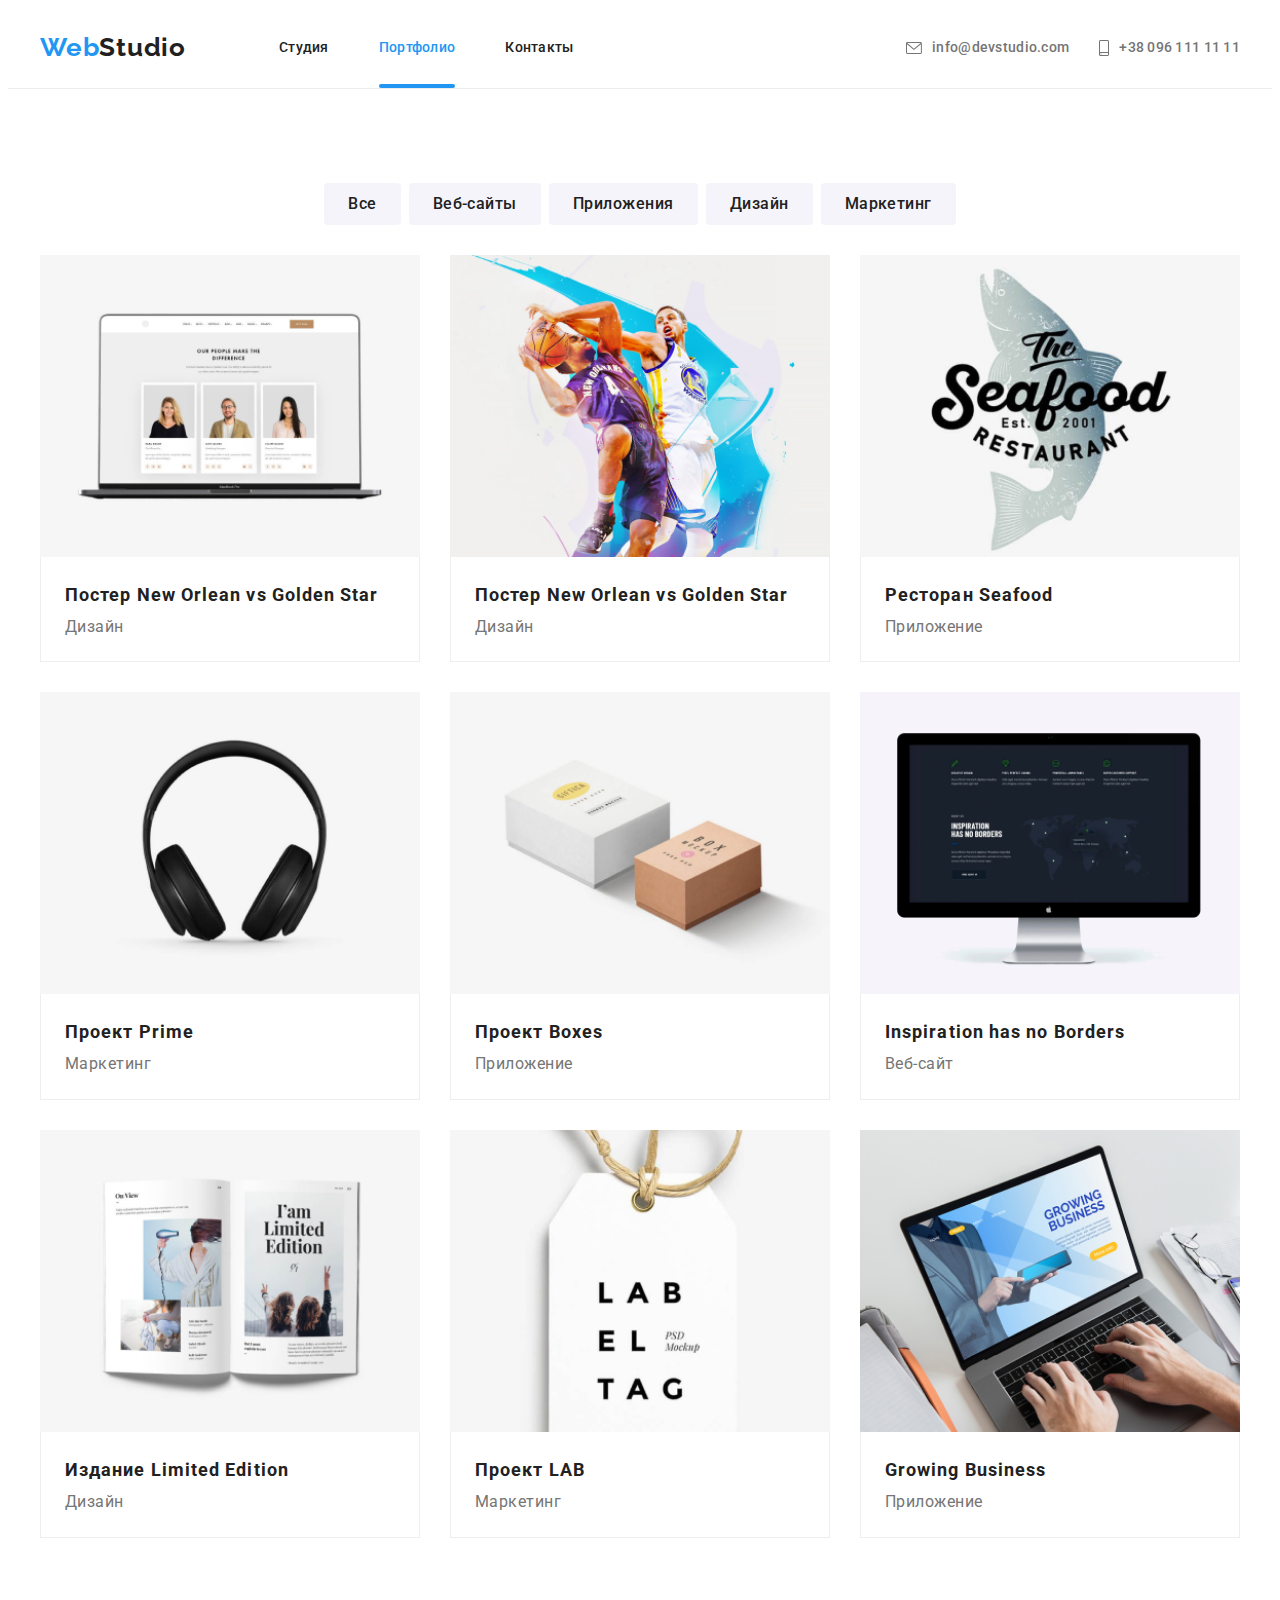
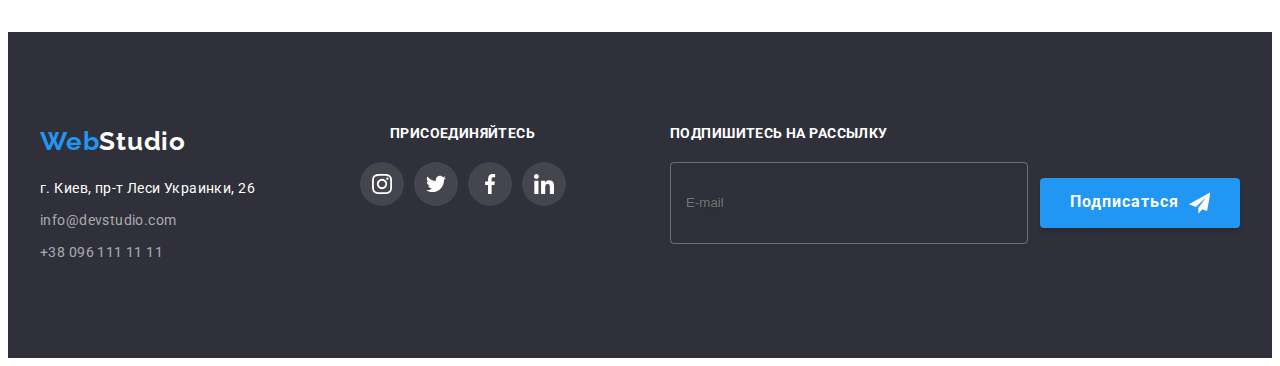
==== commit 84419f9c: "Добавляет картинки для разных версий экранов" ====
--- a/portfolio.html
+++ b/portfolio.html
@@ -200,7 +200,7 @@
                       srcset="/images/first-pf-img_md.png, ./images/first-pf-img_md@2x.png 2x">
 
                     <source media="(min-width: 1200px)"
-                      srcset="">
+                      srcset="/images/first-pf-img_lg.png, ./images/first-pf-img_lg@2x.png 2x">
 
                       <img class="portfolio-project__image" alt="Фотографии сотрудников крмпании на экране ноутбука." width="370"
                      
@@ -245,7 +245,7 @@
                   
                     <source media="(min-width: 768px) and (max-width: 1200px)" srcset="/images/second-pf-img_md.png, ./images/second-pf-img_md@2x.png 2x">
                   
-                    <source media="(min-width: 1200px)" srcset="">
+                    <source media="(min-width: 1200px)" srcset="/images/second-pf-img_lg.png, ./images/second-pf-img_lg@2x.png 2x">
                   
                     <img class="portfolio-project__image" alt="Фотографии сотрудников крмпании на экране ноутбука." width="370"
                       src="./images/second-pf-img_sm.png" srcset="./images/second-pf-img_sm.png, ./images/second-pf-img_sm@2x.png 2x" />
@@ -284,7 +284,7 @@
                   
                     <source media="(min-width: 768px) and (max-width: 1200px)" srcset="/images/third-pf-img_md.png, ./images/third-pf-img_md@2x.png 2x">
                   
-                    <source media="(min-width: 1200px)" srcset="">
+                    <source media="(min-width: 1200px)" srcset="/images/third-pf-img_lg.png, ./images/third-pf-img_lg@2x.png 2x">
                   
                     <img class="portfolio-project__image" alt="Фотографии сотрудников крмпании на экране ноутбука." width="370"
                       src="./images/third-pf-img_sm.png" srcset="./images/third-pf-img_sm.png, ./images/third-pf-img_sm@2x.png 2x" />
@@ -321,7 +321,7 @@
                   
                     <source media="(min-width: 768px) and (max-width: 1200px)" srcset="/images/fourth-pf-img_md.png, ./images/fourth-pf-img_md@2x.png 2x">
                   
-                    <source media="(min-width: 1200px)" srcset="">
+                    <source media="(min-width: 1200px)" srcset="/images/fourth-pf-img_lg.png, ./images/fourth-pf-img_lg@2x.png 2x">
                   
                     <img class="portfolio-project__image" alt="Фотографии сотрудников крмпании на экране ноутбука." width="370"
                       src="./images/fourth-pf-img_sm.png" srcset="./images/fourth-pf-img_sm.png, ./images/fourth-pf-img_sm@2x.png 2x" />
@@ -358,7 +358,7 @@
                   
                     <source media="(min-width: 768px) and (max-width: 1200px)" srcset="/images/fifth-pf-img_md.png, ./images/fifth-pf-img_md@2x.png 2x">
                   
-                    <source media="(min-width: 1200px)" srcset="">
+                    <source media="(min-width: 1200px)" srcset="/images/fifth-pf-img_lg.png, ./images/fifth-pf-img_lg@2x.png 2x">
                   
                     <img class="portfolio-project__image" alt="Фотографии сотрудников крмпании на экране ноутбука." width="370"
                       src="./images/fifth-pf-img_sm.png" srcset="./images/fifth-pf-img_sm.png, ./images/fifth-pf-img_sm@2x.png 2x" />
@@ -396,7 +396,7 @@
                   
                     <source media="(min-width: 768px) and (max-width: 1200px)" srcset="/images/sixth-pf-img_md.png, ./images/sixth-pf-img_md@2x.png 2x">
                   
-                    <source media="(min-width: 1200px)" srcset="">
+                    <source media="(min-width: 1200px)" srcset="/images/sixth-pf-img_lg.png, ./images/sixth-pf-img_lg@2x.png 2x">
                   
                     <img class="portfolio-project__image" alt="Фотографии сотрудников крмпании на экране ноутбука." width="370"
                       src="./images/sixth-pf-img_sm.png" srcset="./images/sixth-pf-img_sm.png, ./images/sixth-pf-img_sm@2x.png 2x" />
@@ -435,7 +435,7 @@
                   
                     <source media="(min-width: 768px) and (max-width: 1200px)" srcset="/images/seventh-pf-img_md.png, ./images/seventh-pf-img_md@2x.png 2x">
                   
-                    <source media="(min-width: 1200px)" srcset="">
+                    <source media="(min-width: 1200px)" srcset="/images/seventh-pf-img_lg.png, ./images/seventh-pf-img_lg@2x.png 2x">
                   
                     <img class="portfolio-project__image" alt="Фотографии сотрудников крмпании на экране ноутбука." width="370"
                       src="./images/seventh-pf-img_sm.png" srcset="./images/seventh-pf-img_sm.png, ./images/seventh-pf-img_sm@2x.png 2x" />
@@ -475,7 +475,7 @@
                   
                     <source media="(min-width: 768px) and (max-width: 1200px)" srcset="/images/eight-pf-img_md.png, ./images/eight-pf-img_md@2x.png 2x">
                   
-                    <source media="(min-width: 1200px)" srcset="">
+                    <source media="(min-width: 1200px)" srcset="/images/eight-pf-img_lg.png, ./images/eight-pf-img_lg@2x.png 2x">
                   
                     <img class="portfolio-project__image" alt="Фотографии сотрудников крмпании на экране ноутбука." width="370"
                       src="./images/eight-pf-img_sm.png" srcset="./images/eight-pf-img_sm.png, ./images/eight-pf-img_sm@2x.png 2x" />
@@ -512,7 +512,7 @@
                   
                     <source media="(min-width: 768px) and (max-width: 1200px)" srcset="/images/ninth-pf-img_md.png, ./images/ninth-pf-img_md@2x.png 2x">
                   
-                    <source media="(min-width: 1200px)" srcset="">
+                    <source media="(min-width: 1200px)" srcset="/images/ninth-pf-img_lg.png, ./images/ninth-pf-img_lg@2x.png 2x">
                   
                     <img class="portfolio-project__image" alt="Фотографии сотрудников крмпании на экране ноутбука." width="370"
                       src="./images/ninth-pf-img_sm.png" srcset="./images/ninth-pf-img_sm.png, ./images/ninth-pf-img_sm@2x.png 2x" />
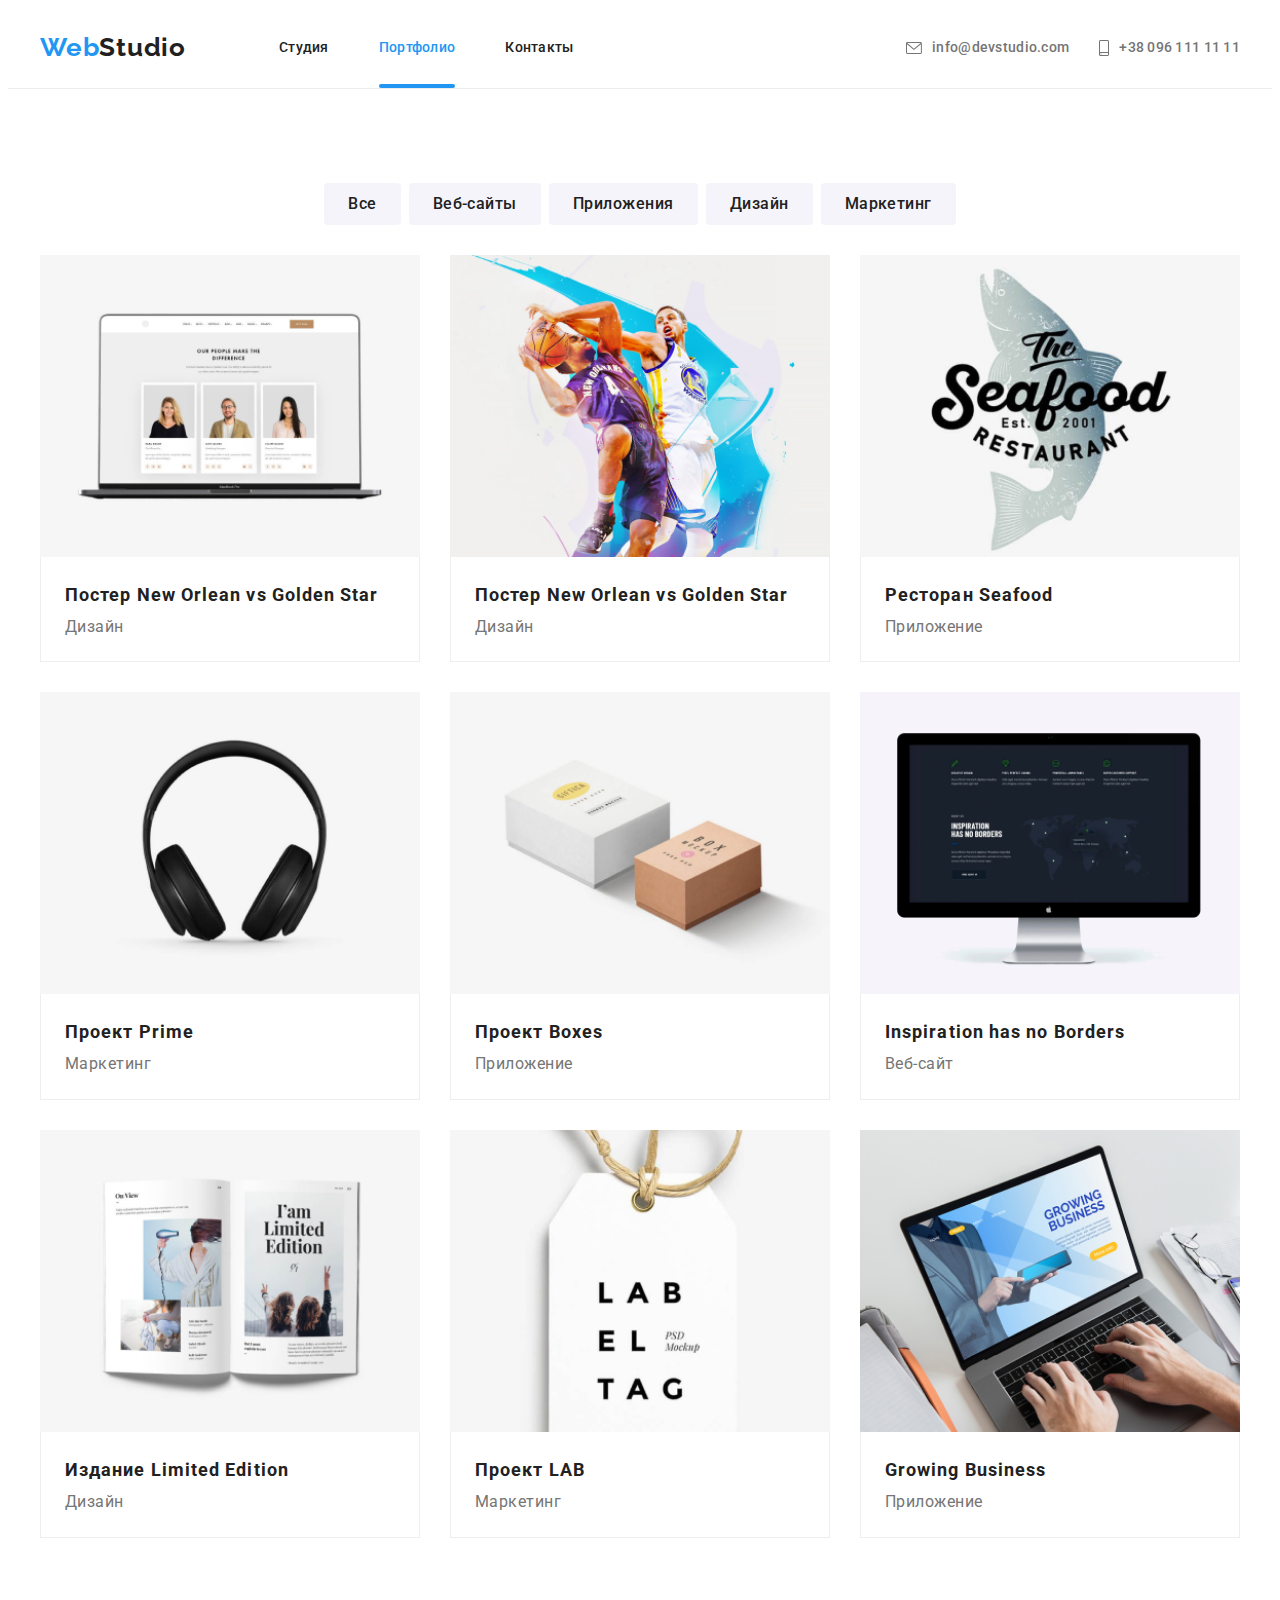
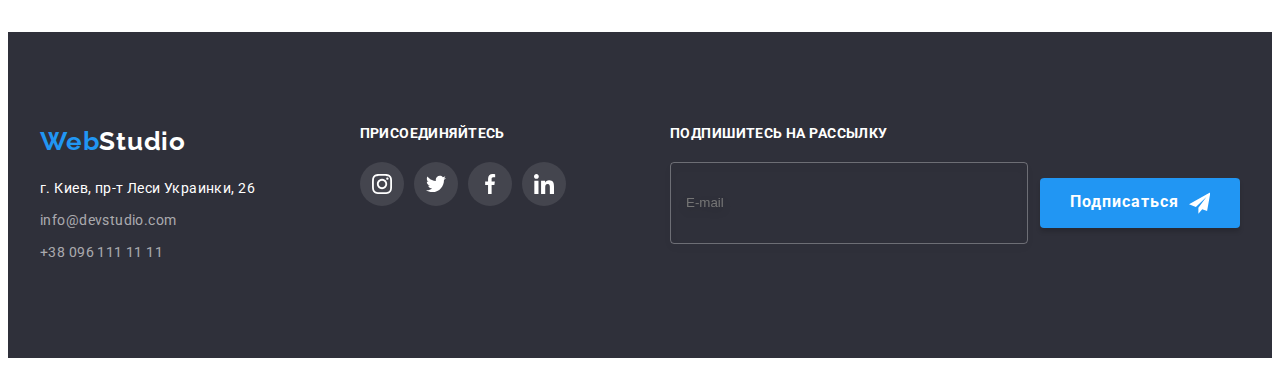
==== commit 629212ba: "Поправки к картинкам на десктоп" ====
--- a/portfolio.html
+++ b/portfolio.html
@@ -197,10 +197,10 @@
 
 
                     <source media="(min-width: 768px) and (max-width: 1200px)"
-                      srcset="/images/first-pf-img_md.png, ./images/first-pf-img_md@2x.png 2x">
+                      srcset="./images/first-pf-img_md.png, ./images/first-pf-img_md@2x.png 2x">
 
                     <source media="(min-width: 1200px)"
-                      srcset="/images/first-pf-img_lg.png, ./images/first-pf-img_lg@2x.png 2x">
+                      srcset="./images/first-pf-img_lg.png, ./images/first-pf-img_lg@2x.png 2x">
 
                       <img class="portfolio-project__image" alt="Фотографии сотрудников крмпании на экране ноутбука." width="370"
                      
@@ -243,9 +243,9 @@
                   <picture>
                   
                   
-                    <source media="(min-width: 768px) and (max-width: 1200px)" srcset="/images/second-pf-img_md.png, ./images/second-pf-img_md@2x.png 2x">
-                  
-                    <source media="(min-width: 1200px)" srcset="/images/second-pf-img_lg.png, ./images/second-pf-img_lg@2x.png 2x">
+                    <source media="(min-width: 768px) and (max-width: 1200px)" srcset="./images/second-pf-img_md.png, ./images/second-pf-img_md@2x.png 2x">
+                  
+                    <source media="(min-width: 1200px)" srcset="./images/second-pf-img_lg.png, ./images/second-pf-img_lg@2x.png 2x">
                   
                     <img class="portfolio-project__image" alt="Фотографии сотрудников крмпании на экране ноутбука." width="370"
                       src="./images/second-pf-img_sm.png" srcset="./images/second-pf-img_sm.png, ./images/second-pf-img_sm@2x.png 2x" />
@@ -282,9 +282,9 @@
                   <picture>
                   
                   
-                    <source media="(min-width: 768px) and (max-width: 1200px)" srcset="/images/third-pf-img_md.png, ./images/third-pf-img_md@2x.png 2x">
-                  
-                    <source media="(min-width: 1200px)" srcset="/images/third-pf-img_lg.png, ./images/third-pf-img_lg@2x.png 2x">
+                    <source media="(min-width: 768px) and (max-width: 1200px)" srcset="./images/third-pf-img_md.png, ./images/third-pf-img_md@2x.png 2x">
+                  
+                    <source media="(min-width: 1200px)" srcset="./images/third-pf-img_lg.png, ./images/third-pf-img_lg@2x.png 2x">
                   
                     <img class="portfolio-project__image" alt="Фотографии сотрудников крмпании на экране ноутбука." width="370"
                       src="./images/third-pf-img_sm.png" srcset="./images/third-pf-img_sm.png, ./images/third-pf-img_sm@2x.png 2x" />
@@ -319,9 +319,9 @@
                   <picture>
                   
                   
-                    <source media="(min-width: 768px) and (max-width: 1200px)" srcset="/images/fourth-pf-img_md.png, ./images/fourth-pf-img_md@2x.png 2x">
-                  
-                    <source media="(min-width: 1200px)" srcset="/images/fourth-pf-img_lg.png, ./images/fourth-pf-img_lg@2x.png 2x">
+                    <source media="(min-width: 768px) and (max-width: 1200px)" srcset="./images/fourth-pf-img_md.png, ./images/fourth-pf-img_md@2x.png 2x">
+                  
+                    <source media="(min-width: 1200px)" srcset="./images/fourth-pf-img_lg.png, ./images/fourth-pf-img_lg@2x.png 2x">
                   
                     <img class="portfolio-project__image" alt="Фотографии сотрудников крмпании на экране ноутбука." width="370"
                       src="./images/fourth-pf-img_sm.png" srcset="./images/fourth-pf-img_sm.png, ./images/fourth-pf-img_sm@2x.png 2x" />
@@ -356,9 +356,9 @@
                   <picture>
                   
                   
-                    <source media="(min-width: 768px) and (max-width: 1200px)" srcset="/images/fifth-pf-img_md.png, ./images/fifth-pf-img_md@2x.png 2x">
-                  
-                    <source media="(min-width: 1200px)" srcset="/images/fifth-pf-img_lg.png, ./images/fifth-pf-img_lg@2x.png 2x">
+                    <source media="(min-width: 768px) and (max-width: 1200px)" srcset="./images/fifth-pf-img_md.png, ./images/fifth-pf-img_md@2x.png 2x">
+                  
+                    <source media="(min-width: 1200px)" srcset="./images/fifth-pf-img_lg.png, ./images/fifth-pf-img_lg@2x.png 2x">
                   
                     <img class="portfolio-project__image" alt="Фотографии сотрудников крмпании на экране ноутбука." width="370"
                       src="./images/fifth-pf-img_sm.png" srcset="./images/fifth-pf-img_sm.png, ./images/fifth-pf-img_sm@2x.png 2x" />
@@ -394,9 +394,9 @@
                   <picture>
                   
                   
-                    <source media="(min-width: 768px) and (max-width: 1200px)" srcset="/images/sixth-pf-img_md.png, ./images/sixth-pf-img_md@2x.png 2x">
-                  
-                    <source media="(min-width: 1200px)" srcset="/images/sixth-pf-img_lg.png, ./images/sixth-pf-img_lg@2x.png 2x">
+                    <source media="(min-width: 768px) and (max-width: 1200px)" srcset="./images/sixth-pf-img_md.png, ./images/sixth-pf-img_md@2x.png 2x">
+                  
+                    <source media="(min-width: 1200px)" srcset="./images/sixth-pf-img_lg.png, ./images/sixth-pf-img_lg@2x.png 2x">
                   
                     <img class="portfolio-project__image" alt="Фотографии сотрудников крмпании на экране ноутбука." width="370"
                       src="./images/sixth-pf-img_sm.png" srcset="./images/sixth-pf-img_sm.png, ./images/sixth-pf-img_sm@2x.png 2x" />
@@ -433,9 +433,9 @@
                   <picture>
                   
                   
-                    <source media="(min-width: 768px) and (max-width: 1200px)" srcset="/images/seventh-pf-img_md.png, ./images/seventh-pf-img_md@2x.png 2x">
-                  
-                    <source media="(min-width: 1200px)" srcset="/images/seventh-pf-img_lg.png, ./images/seventh-pf-img_lg@2x.png 2x">
+                    <source media="(min-width: 768px) and (max-width: 1200px)" srcset="./images/seventh-pf-img_md.png, ./images/seventh-pf-img_md@2x.png 2x">
+                  
+                    <source media="(min-width: 1200px)" srcset="./images/seventh-pf-img_lg.png, ./images/seventh-pf-img_lg@2x.png 2x">
                   
                     <img class="portfolio-project__image" alt="Фотографии сотрудников крмпании на экране ноутбука." width="370"
                       src="./images/seventh-pf-img_sm.png" srcset="./images/seventh-pf-img_sm.png, ./images/seventh-pf-img_sm@2x.png 2x" />
@@ -473,9 +473,9 @@
                   <picture>
                   
                   
-                    <source media="(min-width: 768px) and (max-width: 1200px)" srcset="/images/eight-pf-img_md.png, ./images/eight-pf-img_md@2x.png 2x">
-                  
-                    <source media="(min-width: 1200px)" srcset="/images/eight-pf-img_lg.png, ./images/eight-pf-img_lg@2x.png 2x">
+                    <source media="(min-width: 768px) and (max-width: 1200px)" srcset="./images/eight-pf-img_md.png, ./images/eight-pf-img_md@2x.png 2x">
+                  
+                    <source media="(min-width: 1200px)" srcset="./images/eight-pf-img_lg.png, ./images/eight-pf-img_lg@2x.png 2x">
                   
                     <img class="portfolio-project__image" alt="Фотографии сотрудников крмпании на экране ноутбука." width="370"
                       src="./images/eight-pf-img_sm.png" srcset="./images/eight-pf-img_sm.png, ./images/eight-pf-img_sm@2x.png 2x" />
@@ -510,9 +510,9 @@
                   <picture>
                   
                   
-                    <source media="(min-width: 768px) and (max-width: 1200px)" srcset="/images/ninth-pf-img_md.png, ./images/ninth-pf-img_md@2x.png 2x">
-                  
-                    <source media="(min-width: 1200px)" srcset="/images/ninth-pf-img_lg.png, ./images/ninth-pf-img_lg@2x.png 2x">
+                    <source media="(min-width: 768px) and (max-width: 1200px)" srcset="./images/ninth-pf-img_md.png, ./images/ninth-pf-img_md@2x.png 2x">
+                  
+                    <source media="(min-width: 1200px)" srcset="./images/ninth-pf-img_lg.png, ./images/ninth-pf-img_lg@2x.png 2x">
                   
                     <img class="portfolio-project__image" alt="Фотографии сотрудников крмпании на экране ноутбука." width="370"
                       src="./images/ninth-pf-img_sm.png" srcset="./images/ninth-pf-img_sm.png, ./images/ninth-pf-img_sm@2x.png 2x" />
--- a/css/main.min.css
+++ b/css/main.min.css
@@ -1,2 +1,2 @@
-:root{--primary-text-color: #757575;--main-background-color: #ffffff;--secondary-white-background: #e5e5e5;--tertiary-white-background: #f5f4fa;--title-text-color: #212121;--accent-color: #2196f3;--dark-background: #2f303a;--secondary-text-color: rgba(255, 255, 255, 0.6)}p,h1,h2,h3,h4,h5,h6{margin:0}ul{margin:0;padding:0}img{display:block;width:100%;max-width:100%;height:auto}.header{background-color:var(--main-background-color);border-bottom:1px solid #ececec}.header__container{display:flex;padding:0 15px;justify-content:space-between;align-items:center;height:60px}@media screen and (min-width: 768px){.header__container{height:80px}}.hero{background-color:var(--dark-background);text-align:center;max-width:768px;height:400px;background-repeat:no-repeat;background-position:center;background-size:cover;display:flex;justify-content:center;align-items:center;background-image:linear-gradient(to right, rgba(47,48,58,0.4), rgba(47,48,58,0.4)),url(../../images/bg-img_sm.png)}@media screen and (min-device-pixel-ratio: 2), screen and (min-resolution: 192dpi), screen and (min-resolution: 2dppx){.hero{background-image:linear-gradient(to right, rgba(47,48,58,0.4), rgba(47,48,58,0.4)),url(../../images/bg-img_sm@2x.png)}}.hero__title{color:var(--main-background-color);text-transform:uppercase;margin-bottom:30px;font-weight:900;font-size:26px;line-height:1.61;letter-spacing:.06em}@media screen and (min-width: 768px) and (max-width: 1200px){.hero{max-width:1200px;background-image:linear-gradient(to right, rgba(47,48,58,0.4), rgba(47,48,58,0.4)),url(../../images/bg-img_md.png)}}@media screen and (min-width: 768px) and (max-width: 1200px) and (min-device-pixel-ratio: 2), screen and (min-width: 768px) and (max-width: 1200px) and (min-resolution: 192dpi), screen and (min-width: 768px) and (max-width: 1200px) and (min-resolution: 2dppx){.hero{background-image:linear-gradient(to right, rgba(47,48,58,0.4), rgba(47,48,58,0.4)),url(../../images/bg-img_md@2x.png)}}@media screen and (min-width: 1200px){.hero{max-width:1600px;height:600px;background-image:linear-gradient(to right, rgba(47,48,58,0.4), rgba(47,48,58,0.4)),url(../../images/bg-img_lg.png)}}@media screen and (min-width: 1200px) and (min-device-pixel-ratio: 2), screen and (min-width: 1200px) and (min-resolution: 192dpi), screen and (min-width: 1200px) and (min-resolution: 2dppx){.hero{background-image:linear-gradient(to right, rgba(47,48,58,0.4), rgba(47,48,58,0.4)),url(../../images/bg-img_lg@2x.png)}}@media screen and (min-width: 1200px){.hero__title{font-weight:900;font-size:44px;line-height:1.36;letter-spacing:.06em}}html,body{overflow-x:hidden}.list{list-style-type:none}.link{text-decoration:none}.hidden{display:none}.overflow-y-hidden{overflow-y:hidden}.current::after{content:"";width:100%;background-color:var(--accent-color);height:4px;position:absolute;left:0;bottom:0;border-radius:2px}.container{width:100%}@media screen and (max-width: 768px){.container{max-width:768px}}@media screen and (min-width: 768px) and (max-width: 1200px){.container{max-width:1200px}}@media screen and (min-width: 1200px){.container{max-width:1200px;padding-left:15px;padding-right:15px;margin:0 auto}}.section{padding:60px 15px}@media screen and (min-width: 1200px){.section{padding:94px 0}}.section-title{color:var(--title-text-color);font-weight:700;font-size:28px;line-height:1.17;letter-spacing:0.03em;margin-bottom:30px}@media screen and (min-width: 1200px){.section-title{font-size:36px;line-height:1.16;margin-bottom:50px}}.button{font-family:inherit;color:var(--main-background-color);background-color:var(--accent-color);font-weight:700;font-size:16px;line-height:1.8;letter-spacing:0.06em;cursor:pointer;border-radius:4px;padding:10px 32px;min-width:200px;height:50px}.modal__checkbox--visually-hidden{position:absolute;white-space:nowrap;width:1px;height:1px;overflow:hidden;border:0;padding:0;clip:rect(0 0 0 0);clip-path:inset(50%);margin:-1px}.modal{width:calc(100% - 30px);background-color:var(--main-background-color);box-shadow:0px 1px 3px rgba(0,0,0,0.12),0px 1px 1px rgba(0,0,0,0.14),0px 2px 1px rgba(0,0,0,0.2);border-radius:4px;top:50%;left:50%;transform:translate(-50%, -50%) scale(1);transition:transform 500ms;position:absolute;padding:40px}@media screen and (min-width: 480px){.modal{width:450px !important}}@media screen and (min-width: 1200px){.modal{width:528px;min-height:581px}}.modal__close-button{width:30px;height:30px;border-radius:50%;background:#ffffff;border:1px solid rgba(0,0,0,0.1);position:absolute;top:8px;right:8px;padding:0;cursor:pointer}.modal__close-icon{width:18px;height:18px;fill:#000000;transition-property:fill}.modal__close-button .modal__close-icon:hover,.modal__close-button .modal__close-icon:focus{fill:var(--accent-color)}textarea{resize:none;color:var(--primary-text-color);width:100%;height:120px;border:1px solid rgba(33,33,33,0.2);border-radius:4px;padding:12px 16px;font-weight:400;font-size:12px;line-height:1.16;letter-spacing:.01em}.modal__form-title{text-align:center;color:var(--title-text-color);margin-bottom:12px;font-weight:700;font-size:20px;line-height:1.15;letter-spacing:.03em}.modal__form-label{color:var(--primary-text-color);margin-bottom:4px;display:block;font-weight:400;font-size:12px;line-height:1.16;letter-spacing:.01em}.modal__agreement{color:var(--primary-text-color);font-weight:400;font-size:14px;line-height:1.7;letter-spacing:.03em}.modal__agreement .modal__check{width:16px;height:15px;border:2px solid black;border-radius:2px}.modal__check-icon{fill:transparent}.modal__checkbox:checked+.modal__agreement svg{fill:var(--main-background-color)}.modal__checkbox:checked+.modal__agreement .modal__check{background-color:var(--accent-color);border:none}.modal__submit-btn{font-family:inherit;color:var(--main-background-color);background-color:var(--accent-color);cursor:pointer;border-radius:4px;padding:10px 55px;width:200px;height:50px;box-shadow:0px 4px 4px rgba(0,0,0,0.15);border-radius:4px;border-color:transparent;font-weight:700;font-size:16px;line-height:1.8;letter-spacing:.06em;justify-self:center}.modal__form-input{width:100%;height:40px;border:1px solid rgba(33,33,33,0.2);border-radius:4px;padding-left:40px;cursor:pointer;outline:none;transition-property:border-color}.modal__form-input:hover,.modal__form-input:focus{border-color:var(--accent-color)}.modal__form-input:focus+.modal__decoration-icon{fill:var(--accent-color)}.modal__term-link{color:var(--accent-color)}.modal__form-field.modal__form-field--feedback{margin-bottom:20px}.modal__form-field{position:relative;margin-bottom:10px}.modal__decoration-icon{position:absolute;top:29px;left:12px}.modal__bottom-form{display:grid;grid-template-columns:1fr;gap:30px}.modal__check{margin-right:7px}.logo{font-family:Raleway, serif;text-decoration:none;font-weight:700;font-size:24px;line-height:1.16;letter-spacing:.03em}@media screen and (min-width: 1200px){.logo{font-weight:700;font-size:26px;line-height:1.2;letter-spacing:.03em}}.logo--black{color:var(--title-text-color);display:inline-block}@media screen and (min-width: 1200px){.logo--black{margin-right:93px}}.logo--white{color:var(--main-background-color);display:inline-block;margin-bottom:20px}.logo--accent{color:var(--accent-color)}.contacts{display:none;font-weight:500;font-size:34px;line-height:1.17;letter-spacing:.02em}@media screen and (min-width: 768px){.contacts{display:block}}@media screen and (min-width: 768px) and (max-width: 1200px){.contact-info{display:flex;flex-direction:column;font-weight:500;font-size:12px;line-height:1.16;letter-spacing:.02em}}@media screen and (min-width: 1200px){.contact-info{display:flex;flex-direction:row;font-weight:500;font-size:14px;line-height:1.14;letter-spacing:.02em}}@media screen and (min-width: 1200px){.contact-info{font-weight:500;font-size:14px;line-height:1.14;letter-spacing:.02em}}.contact-info__icon--mail,.contact-info__icon--tel{fill:var(--primary-text-color);transition-property:fill;display:none}@media screen and (min-width: 768px){.contact-info__icon--mail,.contact-info__icon--tel{display:inline-block}}@media screen and (min-width: 768px) and (max-width: 1200px){.contact-info__icon--mail,.contact-info__icon--tel{margin-right:8px}}@media screen and (min-width: 1200px){.contact-info__icon--mail,.contact-info__icon--tel{margin-right:10px}}@media screen and (min-width: 1200px){.contact-info .contact-info__item+.contact-info__item{margin-left:30px}}.contact-info__item--tel{font-weight:500;font-size:34px;line-height:1.17;letter-spacing:0.02em;margin-bottom:32px}.contact-info__item--mail{font-weight:500;font-size:24px;line-height:1.16;letter-spacing:0.02em}@media screen and (min-width: 768px) and (max-width: 1200px){.contact-info__item:first-child{margin-bottom:10px}}@media screen and (min-width: 1200px){.contact-info__item:first-child{margin-bottom:0}}.contact-info__link{display:flex;align-items:center;color:var(--primary-text-color);text-decoration-line:none;transition-property:color}.contact-info__link:hover,.contact-info__link:focus{color:var(--accent-color)}.contact-info__link:hover .contact-info__icon--mail,.contact-info__link:focus .contact-info__icon--mail{fill:var(--accent-color)}.contact-info__link:hover .contact-info__icon--tel,.contact-info__link:focus .contact-info__icon--tel{fill:var(--accent-color)}.site-nav{color:var(--title-text-color);text-decoration:none;transition-property:color;font-weight:500;font-size:40px;line-height:1.17;letter-spacing:.02em;display:flex;flex-direction:column;gap:32px}.site-nav .site-nav:hover,.site-nav .site-nav:focus{color:var(--accent-color)}@media screen and (min-width: 768px){.site-nav{flex-direction:row;font-weight:500;font-size:14px;line-height:1.14;letter-spacing:.02em}}@media screen and (min-width: 1200px){.site-nav{gap:50px}}.site-nav__link{color:var(--title-text-color)}.navigation{align-items:center;position:relative;display:none}@media screen and (min-width: 768px){.navigation{display:flex}}@media screen and (min-width: 1200px){.navigation{margin-right:auto}}.site-nav .site-nav__link.current{color:var(--accent-color);position:relative}.navigation__icon-menu{opacity:1;fill:black}.navigation__menu-button.is-active .navigation__icon-menu{opacity:0}.navigation__menu-button.is-active .navigation__icon-cross{opacity:1}.navigation__icon-cross{opacity:0;fill:black}.site-nav__link{color:var(--title-text-color)}.site-nav__link{padding-top:32px;padding-bottom:32px;display:inline-block}.site-nav .site-nav__link:hover,.site-nav .site-nav__link:focus{color:var(--accent-color)}.site-nav .site-nav__link.current{color:var(--accent-color);position:relative}.page-filter{display:flex;flex-wrap:wrap;margin-bottom:40px;row-gap:15px;column-gap:8px}@media screen and (min-width: 768px){.page-filter{flex-wrap:nowrap;justify-content:center;margin-bottom:30px}}.page-filter__button{font-family:inherit;color:var(--title-text-color);border-radius:4px;padding:6px 22px;background-color:var(--tertiary-white-background);border-color:transparent;cursor:pointer;transition-property:background-color, color, box-shadow;font-weight:500;font-size:16px;line-height:1.6;letter-spacing:.03em}.page-filter__button:hover,.page-filter__button:focus{color:var(--main-background-color);background-color:var(--accent-color);box-shadow:0px 3px 1px rgba(0,0,0,0.1),0px 1px 2px rgba(0,0,0,0.08),0px 2px 2px rgba(0,0,0,0.12)}body{font-family:Roboto, sans-serif;color:var(--primary-text-color)}.main{background-color:var(--main-background-color)}.backdrop{width:100vw;height:100vh;background-color:rgba(0,0,0,0.2);position:fixed;top:0;transition:opacity 500ms, visibility 500ms}.backdrop--is-hidden{opacity:0;visibility:hidden;pointer-events:none}.backdrop--is-hidden .modal{transform:scale(0.7)}.features__list{display:flex;flex-direction:column;align-items:center;justify-content:center;gap:30px}@media screen and (min-width: 768px){.features__list{display:grid;grid-template-columns:repeat(2, 1fr);align-items:flex-start}}@media screen and (min-width: 1200px){.features__list{grid-template-columns:repeat(4, 1fr)}}.features__title{color:var(--title-text-color);text-transform:uppercase;margin-bottom:10px;font-weight:700;font-size:14px;line-height:1.14;letter-spacing:.03em;text-align:center}@media screen and (min-width: 768px){.features__title{text-align:left}}.features__description{color:var(--primary-text-color);font-size:14px;line-height:1.7;letter-spacing:.03em;margin-bottom:0}.features__item{width:100%;display:flex;flex-direction:column;align-content:center}.features__title--hidden{display:none}.features__thumb{width:100%;aspect-ratio:3.75;padding:25px 0;border-radius:4px;background-color:var(--tertiary-white-background);margin-bottom:30px}.footer__button{box-shadow:0px 4px 4px rgba(0,0,0,0.15);border-color:transparent;padding:10px 28px;margin:0 auto}.footer__form--subscribe{max-width:450px;width:100%;justify-self:center}@media screen and (min-width: 768px) and (max-width: 1200px){.footer__form--subscribe{grid-column:1 / 3}}@media screen and (min-width: 1200px){.footer__form--subscribe{display:flex;flex-direction:column;min-width:570px}}.footer__input--subscribe{width:100%;height:50px;background-color:transparent;border:1px solid rgba(255,255,255,0.3);filter:drop-shadow(0px 4px 4px rgba(0,0,0,0.15));border-radius:4px;margin-bottom:20px;padding:15px}@media screen and (min-width: 1200px){.footer__input--subscribe{margin-bottom:0}}.footer__container--logo{justify-self:center}@media screen and (max-width: 768px){.footer__container--logo{display:grid;place-items:center}}.footer__container--subscribe{display:flex;flex-direction:column;justify-content:center;align-items:center}@media screen and (min-width: 1200px){.footer__container--subscribe{flex-direction:row;justify-content:space-between;gap:12px}}.footer__icon-send{margin-left:10px}.footer__title--subscribe{text-transform:uppercase;text-align:center;color:var(--main-background-color);margin-bottom:20px;font-weight:700;font-size:14px;line-height:1.14;letter-spacing:.03em}@media screen and (min-width: 768px){.footer__title--subscribe{text-align:left}}.footer-input{color:var(--main-background-color)}.footer__link--white{color:var(--main-background-color);transition-property:color}.footer__link--white:hover,.footer__link--white:focus{color:var(--accent-color)}.footer__link{color:var(--secondary-text-color);transition-property:color}.footer__link:hover,.footer__link:focus{color:var(--accent-color)}.footer__list .footer__item+.footer__item{margin-top:8px}.footer__item{font-style:normal;font-weight:400;font-size:14px;line-height:1.7;letter-spacing:.03em}.footer__list--socials{display:flex;justify-content:center;align-items:center;gap:10px}.footer__link--socials{width:44px;height:44px;background-color:rgba(255,255,255,0.1);border-radius:50%;cursor:pointer;transition-property:background-color}.footer__link--socials:hover,.footer__link--socials:hover{background-color:var(--accent-color)}.footer__icon--socials{fill:var(--main-background-color)}.footer__container--socials{justify-self:center;text-align:center}.footer__title--join{margin-bottom:20px;text-transform:uppercase;color:var(--main-background-color);font-weight:700;font-size:14px;line-height:1.14;letter-spacing:.03em}.footer__container--contacts{display:grid;row-gap:60px;grid-template-columns:1fr}@media screen and (min-width: 768px) and (max-width: 1200px){.footer__container--contacts{grid-template-columns:repeat(2, 1fr)}}@media screen and (min-width: 1200px){.footer__container--contacts{grid-template-columns:max-content max-content max-content;gap:0;justify-content:space-between}}.footer{background-color:var(--dark-background)}.logo-link-footer{color:var(--main-background-color);text-decoration-line:none}@media screen and (max-width: 768px){.footer__list{display:grid;place-items:center}}.clients__link{width:100%;aspect-ratio:2.28;padding:16px 0;background-color:var(--main-background-color);border-radius:4px;border:1px solid #afb1b8;cursor:pointer;transition-property:border-color}.clients__link:hover,.clients__link:focus{border-color:var(--accent-color)}.clients__link:hover .clients__icon,.clients__link:focus .clients__icon{fill:var(--accent-color)}.clients__list{display:grid;grid-template-columns:repeat(2, 1fr);gap:30px}@media screen and (min-width: 768px) and (max-width: 1200px){.clients__list{grid-template-columns:repeat(3, 1fr)}}@media screen and (min-width: 1200px){.clients__list{grid-template-columns:repeat(6, 1fr)}}.clients__icon{fill:#afb1b8;transition-property:fill;aspect-ratio:1.76;width:100%}.clients{text-align:center}.work{background-color:var(--main-background-color);padding-top:0;text-align:center;display:none}@media screen and (min-width: 1200px){.work{display:block}}.work__list{display:grid;grid-template-columns:repeat(3, 1fr);gap:30px}.work__item{position:relative}.work__img,.teamplayers__img,.portfolio-project__image{width:100%;height:auto}.work__toptext-container{width:100%;height:70px;position:absolute;left:0;bottom:0;background-color:rgba(47,48,58,0.8)}.work__toptext{text-transform:uppercase;color:var(--main-background-color);font-weight:700;font-size:14px;line-height:1.14;letter-spacing:.03em}.teamplayers__list{display:grid;grid-template-columns:1fr;gap:30px}@media screen and (min-width: 768px) and (max-width: 1200px){.teamplayers__list{grid-template-columns:repeat(2, 1fr)}}@media screen and (min-width: 1200px){.teamplayers__list{grid-template-columns:repeat(4, 1fr)}}.teamplayers__item{border-radius:0px 0px 4px 4px;background:#ffffff;box-shadow:0px 1px 3px rgba(0,0,0,0.12),0px 1px 1px rgba(0,0,0,0.14),0px 2px 1px rgba(0,0,0,0.2)}.teamplayers{background-color:var(--tertiary-white-background);text-align:center}.teamplayers__link--socials{width:44px;height:44px;background-color:var(--main-background-color);border-radius:50%;transition-property:background-color}.teamplayers__link--socials:hover,.teamplayers__link--socials:focus{background-color:var(--accent-color);cursor:pointer}.teamplayers__link--socials:hover:hover .teamplayers__icon--socials,.teamplayers__link--socials:hover:focus .teamplayers__icon--socials,.teamplayers__link--socials:focus:hover .teamplayers__icon--socials,.teamplayers__link--socials:focus:focus .teamplayers__icon--socials{fill:var(--main-background-color)}.teamplayers__list--socials{display:flex;justify-content:center;align-items:center}.teamplayers__icon--socials{fill:#afb1b8;transition-property:fill}.teamplayers__profile{padding-top:30px;padding-bottom:24px}.teamplayers__name{color:var(--title-text-color);margin-bottom:10px;font-weight:500;font-size:16px;line-height:1.18;letter-spacing:.03em}.teamplayers__position{color:var(--primary-text-color);margin-bottom:16px;font-size:16px;line-height:1.18;letter-spacing:.03em}.portfolio-project{display:grid;grid-template-columns:1fr;gap:30px}@media screen and (min-width: 768px) and (max-width: 1200px){.portfolio-project{grid-template-columns:repeat(2, 1fr)}}@media screen and (min-width: 1200px){.portfolio-project{grid-template-columns:repeat(3, 1fr)}}.portfolio-project__description{padding:20px 24px;border-bottom:1px solid #eeeeee;border-left:1px solid #eeeeee;border-right:1px solid #eeeeee}.portfolio-project__link{display:block;cursor:pointer;transition-property:box-shadow}.portfolio-project__link:hover{box-shadow:0px 1px 1px rgba(0,0,0,0.12),0px 4px 4px rgba(0,0,0,0.06),1px 4px 6px rgba(0,0,0,0.16)}.portfolio-project__item{width:100%}.portfolio-project__title{color:var(--title-text-color);font-weight:700;font-size:18px;line-height:2;letter-spacing:.06em}.portfolio-project__type{color:var(--primary-text-color);font-size:16px;line-height:1.8;letter-spacing:.03em}.portfolio-project__wrap{position:relative;overflow:hidden}.portfolio-project__toptext{position:absolute;top:0;left:0;background-color:rgba(33,150,243,0.9);color:var(--main-background-color);padding:63px 24px;height:100%;transform:translateY(101%);transition:transform 250ms linear;font-weight:400;font-size:18px;line-height:1.55;letter-spacing:.03em}.portfolio-project__link:hover .portfolio-project__toptext{transform:translateY(0)}.modal__close-icon,.modal__form-input,.contact-info__icon--mail,.contact-info__icon--tel,.contact-info__link,.site-nav,.page-filter__button,.footer__link--white,.footer__link,.footer__link--socials,.clients__link,.clients__icon,.teamplayers__link--socials,.teamplayers__icon--socials,.portfolio-project__link{transition-duration:250ms;transition-timing-function:cubic-bezier(0.4, 0, 0.2, 1)}.modal__close-button,.modal__agreement,.modal__check,.features__thumb,.footer__button,.footer__link--socials,.clients__link,.work__toptext-container,.teamplayers__link--socials{justify-content:center;align-items:center;display:flex}.navigation__menu-button{display:block;width:40px;height:40px;background-color:transparent;border:transparent;outline:transparent;position:relative;z-index:99;cursor:pointer;padding:12px 8px}@media screen and (min-width: 768px){.menu-for-mobile{display:none}}.mobile-overlay{width:100vw;min-height:100vh;position:fixed;left:0;top:0;background-color:white;z-index:10;transform:translateX(100%);transition:transform;visibility:hidden;pointer-events:none;display:flex;justify-content:space-between;flex-direction:column;padding:48px 40px;height:100vh}.mobile-menu{width:100%;height:100%;background-color:white;display:flex;flex-direction:column;justify-content:space-between}.mobile-overlay.is-open{transform:translateX(0);visibility:visible;pointer-events:initial}.mobile-menu__navigation{font-weight:500;font-size:40px;line-height:47px;letter-spacing:0.02em}.mobile-menu__socials-link{font-family:Roboto,sans-serif;font-style:normal;font-weight:500;font-size:18px;line-height:1.2;letter-spacing:0.02em;color:var(--accent-color)}.mobile-menu__socials-table-data:not(:last-child){border-right:1px solid rgba(33,33,33,0.2);padding-right:10px}.mobile-menu__socials-table-data:not(:first-child){padding-left:10px}.mobile-menu__contacts{margin-bottom:64px}
+:root{--primary-text-color: #757575;--main-background-color: #ffffff;--secondary-white-background: #e5e5e5;--tertiary-white-background: #f5f4fa;--title-text-color: #212121;--accent-color: #2196f3;--dark-background: #2f303a;--secondary-text-color: rgba(255, 255, 255, 0.6)}p,h1,h2,h3,h4,h5,h6{margin:0}ul{margin:0;padding:0}img{display:block;width:100%;max-width:100%;height:auto}.header{background-color:var(--main-background-color);border-bottom:1px solid #ececec}.header__container{display:flex;padding:0 15px;justify-content:space-between;align-items:center;height:60px}@media screen and (min-width: 768px){.header__container{height:80px}}.hero{background-color:var(--dark-background);text-align:center;max-width:768px;height:400px;background-repeat:no-repeat;background-position:center;background-size:cover;display:flex;justify-content:center;align-items:center;background-image:linear-gradient(to right, rgba(47,48,58,0.4), rgba(47,48,58,0.4)),url(../images/bg-img_sm.png)}@media screen and (min-device-pixel-ratio: 2), screen and (min-resolution: 192dpi), screen and (min-resolution: 2dppx){.hero{background-image:linear-gradient(to right, rgba(47,48,58,0.4), rgba(47,48,58,0.4)),url(../images/bg-img_md@2x.png)}}.hero__title{color:var(--main-background-color);text-transform:uppercase;margin-bottom:30px;font-weight:900;font-size:26px;line-height:1.61;letter-spacing:.06em}@media screen and (min-width: 768px) and (max-width: 1200px){.hero{max-width:1200px;background-image:linear-gradient(to right, rgba(47,48,58,0.4), rgba(47,48,58,0.4)),url(../images/bg-img_md.png)}}@media screen and (min-width: 768px) and (max-width: 1200px) and (min-device-pixel-ratio: 2), screen and (min-width: 768px) and (max-width: 1200px) and (min-resolution: 192dpi), screen and (min-width: 768px) and (max-width: 1200px) and (min-resolution: 2dppx){.hero{background-image:linear-gradient(to right, rgba(47,48,58,0.4), rgba(47,48,58,0.4)),url(../images/bg-img_md@2x.png)}}@media screen and (min-width: 1200px){.hero{max-width:1600px;height:600px;background-image:linear-gradient(to right, rgba(47,48,58,0.4), rgba(47,48,58,0.4)),url(../images/bg-img_lg.png)}}@media screen and (min-width: 1200px) and (min-device-pixel-ratio: 2), screen and (min-width: 1200px) and (min-resolution: 192dpi), screen and (min-width: 1200px) and (min-resolution: 2dppx){.hero{background-image:linear-gradient(to right, rgba(47,48,58,0.4), rgba(47,48,58,0.4)),url(../images/bg-img_lg@2x.png)}}@media screen and (min-width: 1200px){.hero__title{font-weight:900;font-size:44px;line-height:1.36;letter-spacing:.06em}}html,body{overflow-x:hidden}.list{list-style-type:none}.link{text-decoration:none}.hidden{display:none}.overflow-y-hidden{overflow-y:hidden}.current::after{content:"";width:100%;background-color:var(--accent-color);height:4px;position:absolute;left:0;bottom:0;border-radius:2px}.container{width:100%}@media screen and (max-width: 768px){.container{max-width:768px}}@media screen and (min-width: 768px) and (max-width: 1200px){.container{max-width:1200px}}@media screen and (min-width: 1200px){.container{max-width:1200px;padding-left:15px;padding-right:15px;margin:0 auto}}.section{padding:60px 15px}@media screen and (min-width: 1200px){.section{padding:94px 0}}.section-title{color:var(--title-text-color);font-weight:700;font-size:28px;line-height:1.17;letter-spacing:0.03em;margin-bottom:30px}@media screen and (min-width: 1200px){.section-title{font-size:36px;line-height:1.16;margin-bottom:50px}}.button{font-family:inherit;color:var(--main-background-color);background-color:var(--accent-color);font-weight:700;font-size:16px;line-height:1.8;letter-spacing:0.06em;cursor:pointer;border-radius:4px;padding:10px 32px;min-width:200px;height:50px}.modal__checkbox--visually-hidden{position:absolute;white-space:nowrap;width:1px;height:1px;overflow:hidden;border:0;padding:0;clip:rect(0 0 0 0);clip-path:inset(50%);margin:-1px}.modal{width:calc(100% - 30px);background-color:var(--main-background-color);box-shadow:0px 1px 3px rgba(0,0,0,0.12),0px 1px 1px rgba(0,0,0,0.14),0px 2px 1px rgba(0,0,0,0.2);border-radius:4px;top:50%;left:50%;transform:translate(-50%, -50%) scale(1);transition:transform 500ms;position:absolute;padding:40px}@media screen and (max-width: 1200px){.modal{max-width:450px}}@media screen and (min-width: 1200px){.modal{max-width:528px}}.modal__close-button{width:30px;height:30px;border-radius:50%;background:#ffffff;border:1px solid rgba(0,0,0,0.1);position:absolute;top:8px;right:8px;padding:0;cursor:pointer}.modal__close-icon{width:18px;height:18px;fill:#000000;transition-property:fill}.modal__close-button .modal__close-icon:hover,.modal__close-button .modal__close-icon:focus{fill:var(--accent-color)}textarea{resize:none;color:var(--primary-text-color);width:100%;height:120px;border:1px solid rgba(33,33,33,0.2);border-radius:4px;padding:12px 16px;font-weight:400;font-size:12px;line-height:1.16;letter-spacing:.01em}.modal__form-title{text-align:center;color:var(--title-text-color);margin-bottom:12px;font-weight:700;font-size:20px;line-height:1.15;letter-spacing:.03em}.modal__form-label{color:var(--primary-text-color);margin-bottom:4px;display:block;font-weight:400;font-size:12px;line-height:1.16;letter-spacing:.01em}.modal__agreement{color:var(--primary-text-color);font-weight:400;font-size:12px;line-height:1.7;letter-spacing:.03em}.modal__agreement .modal__check{width:16px;height:15px;border:2px solid black;border-radius:2px;margin-right:7px;display:inline-flex;align-items:flex-end;position:relative}.modal__check-icon{fill:transparent;position:absolute;top:50%;left:50%;transform:translate(-50%, -50%)}.modal__checkbox:checked+.modal__agreement svg{fill:var(--main-background-color)}.modal__checkbox:checked+.modal__agreement .modal__check{background-color:var(--accent-color);border:none}.modal__submit-btn{font-family:inherit;color:var(--main-background-color);background-color:var(--accent-color);cursor:pointer;border-radius:4px;padding:10px 55px;width:200px;height:50px;box-shadow:0px 4px 4px rgba(0,0,0,0.15);border-radius:4px;border-color:transparent;font-weight:700;font-size:16px;line-height:1.8;letter-spacing:.06em;justify-self:center}.modal__form-input{width:100%;height:40px;border:1px solid rgba(33,33,33,0.2);border-radius:4px;padding-left:40px;cursor:pointer;outline:none;transition-property:border-color}.modal__form-input:hover,.modal__form-input:focus{border-color:var(--accent-color)}.modal__form-input:focus+.modal__decoration-icon{fill:var(--accent-color)}.modal__term-link{color:var(--accent-color)}.modal__form-field.modal__form-field--feedback{margin-bottom:20px}.modal__form-field{position:relative;margin-bottom:10px}.modal__decoration-icon{position:absolute;top:29px;left:12px}.modal__bottom-form{display:grid;grid-template-columns:1fr;gap:30px}.logo{font-family:Raleway, serif;text-decoration:none;font-weight:700;font-size:24px;line-height:1.16;letter-spacing:.03em}@media screen and (min-width: 1200px){.logo{font-weight:700;font-size:26px;line-height:1.2;letter-spacing:.03em}}.logo--black{color:var(--title-text-color);display:inline-block}@media screen and (min-width: 1200px){.logo--black{margin-right:93px}}.logo--white{color:var(--main-background-color);display:inline-block;margin-bottom:20px}.logo--accent{color:var(--accent-color)}.contacts{display:none;font-weight:500;font-size:34px;line-height:1.17;letter-spacing:.02em}@media screen and (min-width: 768px){.contacts{display:block}}@media screen and (min-width: 768px) and (max-width: 1200px){.contact-info{display:flex;flex-direction:column;font-weight:500;font-size:12px;line-height:1.16;letter-spacing:.02em}}@media screen and (min-width: 1200px){.contact-info{display:flex;flex-direction:row;font-weight:500;font-size:14px;line-height:1.14;letter-spacing:.02em}}@media screen and (min-width: 1200px){.contact-info{font-weight:500;font-size:14px;line-height:1.14;letter-spacing:.02em}}.contact-info__icon--mail,.contact-info__icon--tel{fill:var(--primary-text-color);transition-property:fill;display:none}@media screen and (min-width: 768px){.contact-info__icon--mail,.contact-info__icon--tel{display:inline-block}}@media screen and (min-width: 768px) and (max-width: 1200px){.contact-info__icon--mail,.contact-info__icon--tel{margin-right:8px}}@media screen and (min-width: 1200px){.contact-info__icon--mail,.contact-info__icon--tel{margin-right:10px}}@media screen and (min-width: 1200px){.contact-info .contact-info__item+.contact-info__item{margin-left:30px}}.contact-info__item--tel{font-weight:500;font-size:34px;line-height:1.17;letter-spacing:0.02em;margin-bottom:32px}.contact-info__item--mail{font-weight:500;font-size:24px;line-height:1.16;letter-spacing:0.02em}@media screen and (min-width: 768px) and (max-width: 1200px){.contact-info__item:first-child{margin-bottom:10px}}@media screen and (min-width: 1200px){.contact-info__item:first-child{margin-bottom:0}}.contact-info__link{display:flex;align-items:center;color:var(--primary-text-color);text-decoration-line:none;transition-property:color}.contact-info__link:hover,.contact-info__link:focus{color:var(--accent-color)}.contact-info__link:hover .contact-info__icon--mail,.contact-info__link:focus .contact-info__icon--mail{fill:var(--accent-color)}.contact-info__link:hover .contact-info__icon--tel,.contact-info__link:focus .contact-info__icon--tel{fill:var(--accent-color)}.site-nav{color:var(--title-text-color);text-decoration:none;transition-property:color;font-weight:500;font-size:40px;line-height:1.17;letter-spacing:.02em;display:flex;flex-direction:column;gap:32px}.site-nav .site-nav:hover,.site-nav .site-nav:focus{color:var(--accent-color)}@media screen and (min-width: 768px){.site-nav{flex-direction:row;font-weight:500;font-size:14px;line-height:1.14;letter-spacing:.02em}}@media screen and (min-width: 1200px){.site-nav{gap:50px}}.site-nav__link{color:var(--title-text-color)}.navigation{align-items:center;position:relative;display:none}@media screen and (min-width: 768px){.navigation{display:flex}}@media screen and (min-width: 1200px){.navigation{margin-right:auto}}.site-nav .site-nav__link.current{color:var(--accent-color);position:relative}.navigation__icon-menu{opacity:1;fill:black}.navigation__menu-button.is-active .navigation__icon-menu{opacity:0}.navigation__menu-button.is-active .navigation__icon-cross{opacity:1}.navigation__icon-cross{opacity:0;fill:black}.site-nav__link{color:var(--title-text-color)}.site-nav__link{padding-top:32px;padding-bottom:32px;display:inline-block}.site-nav .site-nav__link:hover,.site-nav .site-nav__link:focus{color:var(--accent-color)}.site-nav .site-nav__link.current{color:var(--accent-color);position:relative}.page-filter{display:flex;flex-wrap:wrap;margin-bottom:40px;row-gap:15px;column-gap:8px}@media screen and (min-width: 768px){.page-filter{flex-wrap:nowrap;justify-content:center;margin-bottom:30px}}.page-filter__button{font-family:inherit;color:var(--title-text-color);border-radius:4px;padding:6px 22px;background-color:var(--tertiary-white-background);border-color:transparent;cursor:pointer;transition-property:background-color, color, box-shadow;font-weight:500;font-size:16px;line-height:1.6;letter-spacing:.03em}.page-filter__button:hover,.page-filter__button:focus{color:var(--main-background-color);background-color:var(--accent-color);box-shadow:0px 3px 1px rgba(0,0,0,0.1),0px 1px 2px rgba(0,0,0,0.08),0px 2px 2px rgba(0,0,0,0.12)}body{font-family:Roboto, sans-serif;color:var(--primary-text-color)}.main{background-color:var(--main-background-color)}.backdrop{width:100vw;height:100vh;background-color:rgba(0,0,0,0.2);position:fixed;top:0;transition:opacity 500ms, visibility 500ms}.backdrop--is-hidden{opacity:0;visibility:hidden;pointer-events:none}.backdrop--is-hidden .modal{transform:scale(0.7)}.features__list{display:flex;flex-direction:column;align-items:center;justify-content:center;gap:30px}@media screen and (min-width: 768px){.features__list{display:grid;grid-template-columns:repeat(2, 1fr);align-items:flex-start}}@media screen and (min-width: 1200px){.features__list{grid-template-columns:repeat(4, 1fr)}}.features__title{color:var(--title-text-color);text-transform:uppercase;margin-bottom:10px;font-weight:700;font-size:14px;line-height:1.14;letter-spacing:.03em;text-align:center}@media screen and (min-width: 768px){.features__title{text-align:left}}.features__description{color:var(--primary-text-color);font-size:14px;line-height:1.7;letter-spacing:.03em;margin-bottom:0}.features__item{width:100%;display:flex;flex-direction:column;align-content:center}.features__title--hidden{display:none}.features__thumb{width:100%;aspect-ratio:3.75;padding:25px 0;border-radius:4px;background-color:var(--tertiary-white-background);margin-bottom:30px}.footer__button{box-shadow:0px 4px 4px rgba(0,0,0,0.15);border-color:transparent;padding:10px 28px;margin:0 auto}.footer__form--subscribe{max-width:450px;width:100%;justify-self:center}@media screen and (min-width: 768px) and (max-width: 1200px){.footer__form--subscribe{grid-column:1 / 3}}@media screen and (min-width: 1200px){.footer__form--subscribe{display:flex;flex-direction:column;min-width:570px;grid-column:auto}}.footer__input--subscribe{width:100%;height:50px;background-color:transparent;border:1px solid rgba(255,255,255,0.3);filter:drop-shadow(0px 4px 4px rgba(0,0,0,0.15));border-radius:4px;margin-bottom:20px;padding:15px}@media screen and (min-width: 1200px){.footer__input--subscribe{margin-bottom:0}}.footer__container--logo{justify-self:center}@media screen and (max-width: 768px){.footer__container--logo{display:grid;place-items:center}}.footer__container--subscribe{display:flex;flex-direction:column;justify-content:center;align-items:center}@media screen and (min-width: 1200px){.footer__container--subscribe{flex-direction:row;justify-content:space-between;gap:12px}}.footer__icon-send{margin-left:10px}.footer__title--subscribe{text-transform:uppercase;text-align:center;color:var(--main-background-color);margin-bottom:20px;font-weight:700;font-size:14px;line-height:1.14;letter-spacing:.03em}@media screen and (min-width: 1200px){.footer__title--subscribe{text-align:left}}.footer-input{color:var(--main-background-color)}.footer__link--white{color:var(--main-background-color);transition-property:color}.footer__link--white:hover,.footer__link--white:focus{color:var(--accent-color)}.footer__link{color:var(--secondary-text-color);transition-property:color}.footer__link:hover,.footer__link:focus{color:var(--accent-color)}.footer__list .footer__item+.footer__item{margin-top:8px}.footer__item{font-style:normal;font-weight:400;font-size:14px;line-height:1.7;letter-spacing:.03em}.footer__list--socials{display:flex;justify-content:center;align-items:center;gap:10px}.footer__link--socials{width:44px;height:44px;background-color:rgba(255,255,255,0.1);border-radius:50%;cursor:pointer;transition-property:background-color}.footer__link--socials:hover,.footer__link--socials:hover{background-color:var(--accent-color)}.footer__icon--socials{fill:var(--main-background-color)}.footer__container--socials{justify-self:center;text-align:center}.footer__title--join{margin-bottom:20px;text-transform:uppercase;color:var(--main-background-color);font-weight:700;font-size:14px;line-height:1.14;letter-spacing:.03em;text-align:center}@media screen and (min-width: 1200px){.footer__title--join{text-align:left}}.footer__container--contacts{display:grid;row-gap:60px;grid-template-columns:1fr}@media screen and (min-width: 768px) and (max-width: 1200px){.footer__container--contacts{grid-template-columns:repeat(2, 1fr)}}@media screen and (min-width: 1200px){.footer__container--contacts{grid-template-columns:max-content max-content max-content;gap:0;justify-content:space-between}}.footer{background-color:var(--dark-background)}.logo-link-footer{color:var(--main-background-color);text-decoration-line:none}@media screen and (max-width: 768px){.footer__list{display:grid;place-items:center}}.clients__link{width:100%;aspect-ratio:2.28;padding:16px 0;background-color:var(--main-background-color);border-radius:4px;border:1px solid #afb1b8;cursor:pointer;transition-property:border-color}.clients__link:hover,.clients__link:focus{border-color:var(--accent-color)}.clients__link:hover .clients__icon,.clients__link:focus .clients__icon{fill:var(--accent-color)}.clients__list{display:grid;grid-template-columns:repeat(2, 1fr);gap:30px}@media screen and (min-width: 768px) and (max-width: 1200px){.clients__list{grid-template-columns:repeat(3, 1fr)}}@media screen and (min-width: 1200px){.clients__list{grid-template-columns:repeat(6, 1fr)}}.clients__icon{fill:#afb1b8;transition-property:fill;aspect-ratio:1.76;width:100%}.clients{text-align:center}.work{background-color:var(--main-background-color);padding-top:0;text-align:center;display:none}@media screen and (min-width: 1200px){.work{display:block}}.work__list{display:grid;grid-template-columns:repeat(3, 1fr);gap:30px}.work__item{position:relative}.work__img,.teamplayers__img,.portfolio-project__image{width:100%;height:auto}.work__toptext-container{width:100%;height:70px;position:absolute;left:0;bottom:0;background-color:rgba(47,48,58,0.8)}.work__toptext{text-transform:uppercase;color:var(--main-background-color);font-weight:700;font-size:14px;line-height:1.14;letter-spacing:.03em}.teamplayers__list{display:grid;grid-template-columns:1fr;gap:30px}@media screen and (min-width: 768px) and (max-width: 1200px){.teamplayers__list{grid-template-columns:repeat(2, 1fr)}}@media screen and (min-width: 1200px){.teamplayers__list{grid-template-columns:repeat(4, 1fr)}}.teamplayers__item{border-radius:0px 0px 4px 4px;background:#ffffff;box-shadow:0px 1px 3px rgba(0,0,0,0.12),0px 1px 1px rgba(0,0,0,0.14),0px 2px 1px rgba(0,0,0,0.2)}.teamplayers{background-color:var(--tertiary-white-background);text-align:center}.teamplayers__link--socials{width:44px;height:44px;background-color:var(--main-background-color);border-radius:50%;transition-property:background-color}.teamplayers__link--socials:hover,.teamplayers__link--socials:focus{background-color:var(--accent-color);cursor:pointer}.teamplayers__link--socials:hover:hover .teamplayers__icon--socials,.teamplayers__link--socials:hover:focus .teamplayers__icon--socials,.teamplayers__link--socials:focus:hover .teamplayers__icon--socials,.teamplayers__link--socials:focus:focus .teamplayers__icon--socials{fill:var(--main-background-color)}.teamplayers__list--socials{display:flex;justify-content:center;align-items:center}.teamplayers__icon--socials{fill:#afb1b8;transition-property:fill}.teamplayers__profile{padding-top:30px;padding-bottom:24px}.teamplayers__name{color:var(--title-text-color);margin-bottom:10px;font-weight:500;font-size:16px;line-height:1.18;letter-spacing:.03em}.teamplayers__position{color:var(--primary-text-color);margin-bottom:16px;font-size:16px;line-height:1.18;letter-spacing:.03em}.portfolio-project{display:grid;grid-template-columns:1fr;gap:30px}@media screen and (min-width: 768px) and (max-width: 1200px){.portfolio-project{grid-template-columns:repeat(2, 1fr)}}@media screen and (min-width: 1200px){.portfolio-project{grid-template-columns:repeat(3, 1fr)}}.portfolio-project__description{padding:20px 24px;border-bottom:1px solid #eeeeee;border-left:1px solid #eeeeee;border-right:1px solid #eeeeee}.portfolio-project__link{display:block;cursor:pointer;transition-property:box-shadow}.portfolio-project__link:hover{box-shadow:0px 1px 1px rgba(0,0,0,0.12),0px 4px 4px rgba(0,0,0,0.06),1px 4px 6px rgba(0,0,0,0.16)}.portfolio-project__item{width:100%}.portfolio-project__title{color:var(--title-text-color);font-weight:700;font-size:18px;line-height:2;letter-spacing:.06em}.portfolio-project__type{color:var(--primary-text-color);font-size:16px;line-height:1.8;letter-spacing:.03em}.portfolio-project__wrap{position:relative;overflow:hidden}.portfolio-project__toptext{position:absolute;top:0;left:0;background-color:rgba(33,150,243,0.9);color:var(--main-background-color);padding:63px 24px;height:100%;transform:translateY(101%);transition:transform 250ms linear;font-weight:400;font-size:18px;line-height:1.55;letter-spacing:.03em}.portfolio-project__link:hover .portfolio-project__toptext{transform:translateY(0)}.modal__close-icon,.modal__form-input,.contact-info__icon--mail,.contact-info__icon--tel,.contact-info__link,.site-nav,.page-filter__button,.footer__link--white,.footer__link,.footer__link--socials,.clients__link,.clients__icon,.teamplayers__link--socials,.teamplayers__icon--socials,.portfolio-project__link{transition-duration:250ms;transition-timing-function:cubic-bezier(0.4, 0, 0.2, 1)}.modal__close-button,.features__thumb,.footer__button,.footer__link--socials,.clients__link,.work__toptext-container,.teamplayers__link--socials{justify-content:center;align-items:center;display:flex}.navigation__menu-button{display:block;width:40px;height:40px;background-color:transparent;border:transparent;outline:transparent;position:relative;z-index:99;cursor:pointer;padding:12px 8px}@media screen and (min-width: 768px){.menu-for-mobile{display:none}}.mobile-overlay{width:100vw;min-height:100vh;position:fixed;left:0;top:0;background-color:white;z-index:10;transform:translateX(100%);transition:transform;visibility:hidden;pointer-events:none;display:flex;justify-content:space-between;flex-direction:column;padding:48px 40px;height:100vh}.mobile-menu{width:100%;height:100%;background-color:white;display:flex;flex-direction:column;justify-content:space-between}.mobile-overlay.is-open{transform:translateX(0);visibility:visible;pointer-events:initial}.mobile-menu__navigation{font-weight:500;font-size:40px;line-height:47px;letter-spacing:0.02em}.mobile-menu__socials-link{font-family:Roboto,sans-serif;font-style:normal;font-weight:500;font-size:18px;line-height:1.2;letter-spacing:0.02em;color:var(--accent-color)}.mobile-menu__socials-table-data:not(:last-child){border-right:1px solid rgba(33,33,33,0.2);padding-right:10px}.mobile-menu__socials-table-data:not(:first-child){padding-left:10px}.mobile-menu__contacts{margin-bottom:64px}
 /*# sourceMappingURL=main.min.css.map */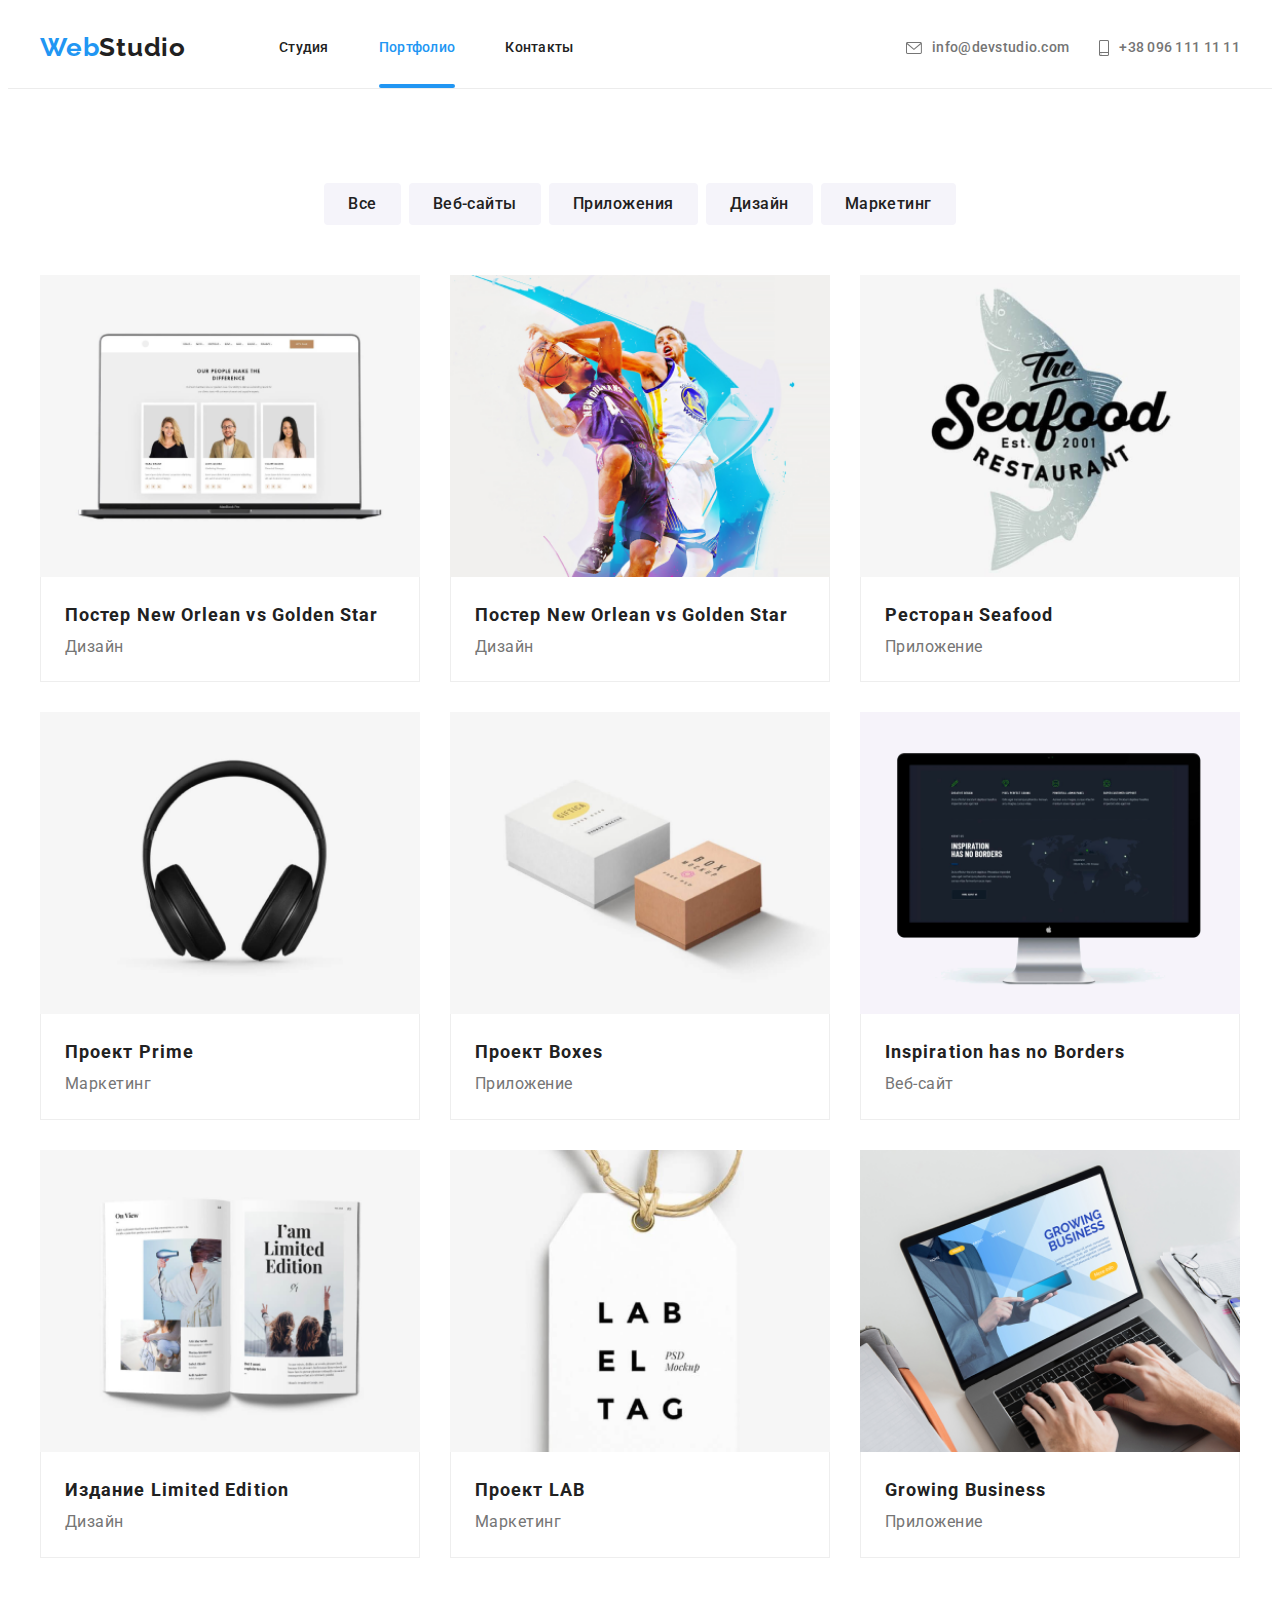
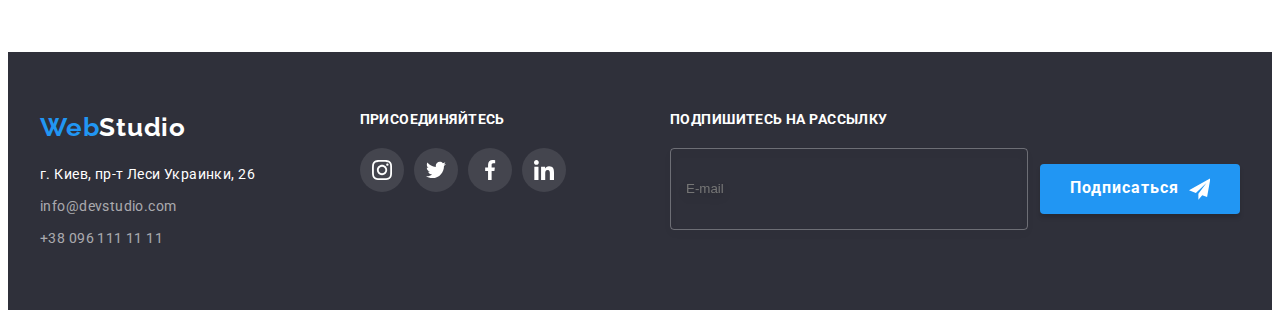
==== commit 210825f8: "Дополнительные поправки по дз" ====
--- a/portfolio.html
+++ b/portfolio.html
@@ -539,7 +539,7 @@
     </main>
     <!--Футер-->
 
-    <footer class="footer footer__section section">
+    <footer class="footer">
       <div class="footer__container--contacts container">
         <div class="footer__container--logo">
           <a href="" class="logo logo--white"
--- a/css/main.min.css
+++ b/css/main.min.css
@@ -1,2 +1,2 @@
-:root{--primary-text-color: #757575;--main-background-color: #ffffff;--secondary-white-background: #e5e5e5;--tertiary-white-background: #f5f4fa;--title-text-color: #212121;--accent-color: #2196f3;--dark-background: #2f303a;--secondary-text-color: rgba(255, 255, 255, 0.6)}p,h1,h2,h3,h4,h5,h6{margin:0}ul{margin:0;padding:0}img{display:block;width:100%;max-width:100%;height:auto}.header{background-color:var(--main-background-color);border-bottom:1px solid #ececec}.header__container{display:flex;padding:0 15px;justify-content:space-between;align-items:center;height:60px}@media screen and (min-width: 768px){.header__container{height:80px}}.hero{background-color:var(--dark-background);text-align:center;max-width:768px;height:400px;background-repeat:no-repeat;background-position:center;background-size:cover;display:flex;justify-content:center;align-items:center;background-image:linear-gradient(to right, rgba(47,48,58,0.4), rgba(47,48,58,0.4)),url(../images/bg-img_sm.png)}@media screen and (min-device-pixel-ratio: 2), screen and (min-resolution: 192dpi), screen and (min-resolution: 2dppx){.hero{background-image:linear-gradient(to right, rgba(47,48,58,0.4), rgba(47,48,58,0.4)),url(../images/bg-img_md@2x.png)}}.hero__title{color:var(--main-background-color);text-transform:uppercase;margin-bottom:30px;font-weight:900;font-size:26px;line-height:1.61;letter-spacing:.06em}@media screen and (min-width: 768px) and (max-width: 1200px){.hero{max-width:1200px;background-image:linear-gradient(to right, rgba(47,48,58,0.4), rgba(47,48,58,0.4)),url(../images/bg-img_md.png)}}@media screen and (min-width: 768px) and (max-width: 1200px) and (min-device-pixel-ratio: 2), screen and (min-width: 768px) and (max-width: 1200px) and (min-resolution: 192dpi), screen and (min-width: 768px) and (max-width: 1200px) and (min-resolution: 2dppx){.hero{background-image:linear-gradient(to right, rgba(47,48,58,0.4), rgba(47,48,58,0.4)),url(../images/bg-img_md@2x.png)}}@media screen and (min-width: 1200px){.hero{max-width:1600px;height:600px;background-image:linear-gradient(to right, rgba(47,48,58,0.4), rgba(47,48,58,0.4)),url(../images/bg-img_lg.png)}}@media screen and (min-width: 1200px) and (min-device-pixel-ratio: 2), screen and (min-width: 1200px) and (min-resolution: 192dpi), screen and (min-width: 1200px) and (min-resolution: 2dppx){.hero{background-image:linear-gradient(to right, rgba(47,48,58,0.4), rgba(47,48,58,0.4)),url(../images/bg-img_lg@2x.png)}}@media screen and (min-width: 1200px){.hero__title{font-weight:900;font-size:44px;line-height:1.36;letter-spacing:.06em}}html,body{overflow-x:hidden}.list{list-style-type:none}.link{text-decoration:none}.hidden{display:none}.overflow-y-hidden{overflow-y:hidden}.current::after{content:"";width:100%;background-color:var(--accent-color);height:4px;position:absolute;left:0;bottom:0;border-radius:2px}.container{width:100%}@media screen and (max-width: 768px){.container{max-width:768px}}@media screen and (min-width: 768px) and (max-width: 1200px){.container{max-width:1200px}}@media screen and (min-width: 1200px){.container{max-width:1200px;padding-left:15px;padding-right:15px;margin:0 auto}}.section{padding:60px 15px}@media screen and (min-width: 1200px){.section{padding:94px 0}}.section-title{color:var(--title-text-color);font-weight:700;font-size:28px;line-height:1.17;letter-spacing:0.03em;margin-bottom:30px}@media screen and (min-width: 1200px){.section-title{font-size:36px;line-height:1.16;margin-bottom:50px}}.button{font-family:inherit;color:var(--main-background-color);background-color:var(--accent-color);font-weight:700;font-size:16px;line-height:1.8;letter-spacing:0.06em;cursor:pointer;border-radius:4px;padding:10px 32px;min-width:200px;height:50px}.modal__checkbox--visually-hidden{position:absolute;white-space:nowrap;width:1px;height:1px;overflow:hidden;border:0;padding:0;clip:rect(0 0 0 0);clip-path:inset(50%);margin:-1px}.modal{width:calc(100% - 30px);background-color:var(--main-background-color);box-shadow:0px 1px 3px rgba(0,0,0,0.12),0px 1px 1px rgba(0,0,0,0.14),0px 2px 1px rgba(0,0,0,0.2);border-radius:4px;top:50%;left:50%;transform:translate(-50%, -50%) scale(1);transition:transform 500ms;position:absolute;padding:40px}@media screen and (max-width: 1200px){.modal{max-width:450px}}@media screen and (min-width: 1200px){.modal{max-width:528px}}.modal__close-button{width:30px;height:30px;border-radius:50%;background:#ffffff;border:1px solid rgba(0,0,0,0.1);position:absolute;top:8px;right:8px;padding:0;cursor:pointer}.modal__close-icon{width:18px;height:18px;fill:#000000;transition-property:fill}.modal__close-button .modal__close-icon:hover,.modal__close-button .modal__close-icon:focus{fill:var(--accent-color)}textarea{resize:none;color:var(--primary-text-color);width:100%;height:120px;border:1px solid rgba(33,33,33,0.2);border-radius:4px;padding:12px 16px;font-weight:400;font-size:12px;line-height:1.16;letter-spacing:.01em}.modal__form-title{text-align:center;color:var(--title-text-color);margin-bottom:12px;font-weight:700;font-size:20px;line-height:1.15;letter-spacing:.03em}.modal__form-label{color:var(--primary-text-color);margin-bottom:4px;display:block;font-weight:400;font-size:12px;line-height:1.16;letter-spacing:.01em}.modal__agreement{color:var(--primary-text-color);font-weight:400;font-size:12px;line-height:1.7;letter-spacing:.03em}.modal__agreement .modal__check{width:16px;height:15px;border:2px solid black;border-radius:2px;margin-right:7px;display:inline-flex;align-items:flex-end;position:relative}.modal__check-icon{fill:transparent;position:absolute;top:50%;left:50%;transform:translate(-50%, -50%)}.modal__checkbox:checked+.modal__agreement svg{fill:var(--main-background-color)}.modal__checkbox:checked+.modal__agreement .modal__check{background-color:var(--accent-color);border:none}.modal__submit-btn{font-family:inherit;color:var(--main-background-color);background-color:var(--accent-color);cursor:pointer;border-radius:4px;padding:10px 55px;width:200px;height:50px;box-shadow:0px 4px 4px rgba(0,0,0,0.15);border-radius:4px;border-color:transparent;font-weight:700;font-size:16px;line-height:1.8;letter-spacing:.06em;justify-self:center}.modal__form-input{width:100%;height:40px;border:1px solid rgba(33,33,33,0.2);border-radius:4px;padding-left:40px;cursor:pointer;outline:none;transition-property:border-color}.modal__form-input:hover,.modal__form-input:focus{border-color:var(--accent-color)}.modal__form-input:focus+.modal__decoration-icon{fill:var(--accent-color)}.modal__term-link{color:var(--accent-color)}.modal__form-field.modal__form-field--feedback{margin-bottom:20px}.modal__form-field{position:relative;margin-bottom:10px}.modal__decoration-icon{position:absolute;top:29px;left:12px}.modal__bottom-form{display:grid;grid-template-columns:1fr;gap:30px}.logo{font-family:Raleway, serif;text-decoration:none;font-weight:700;font-size:24px;line-height:1.16;letter-spacing:.03em}@media screen and (min-width: 1200px){.logo{font-weight:700;font-size:26px;line-height:1.2;letter-spacing:.03em}}.logo--black{color:var(--title-text-color);display:inline-block}@media screen and (min-width: 1200px){.logo--black{margin-right:93px}}.logo--white{color:var(--main-background-color);display:inline-block;margin-bottom:20px}.logo--accent{color:var(--accent-color)}.contacts{display:none;font-weight:500;font-size:34px;line-height:1.17;letter-spacing:.02em}@media screen and (min-width: 768px){.contacts{display:block}}@media screen and (min-width: 768px) and (max-width: 1200px){.contact-info{display:flex;flex-direction:column;font-weight:500;font-size:12px;line-height:1.16;letter-spacing:.02em}}@media screen and (min-width: 1200px){.contact-info{display:flex;flex-direction:row;font-weight:500;font-size:14px;line-height:1.14;letter-spacing:.02em}}@media screen and (min-width: 1200px){.contact-info{font-weight:500;font-size:14px;line-height:1.14;letter-spacing:.02em}}.contact-info__icon--mail,.contact-info__icon--tel{fill:var(--primary-text-color);transition-property:fill;display:none}@media screen and (min-width: 768px){.contact-info__icon--mail,.contact-info__icon--tel{display:inline-block}}@media screen and (min-width: 768px) and (max-width: 1200px){.contact-info__icon--mail,.contact-info__icon--tel{margin-right:8px}}@media screen and (min-width: 1200px){.contact-info__icon--mail,.contact-info__icon--tel{margin-right:10px}}@media screen and (min-width: 1200px){.contact-info .contact-info__item+.contact-info__item{margin-left:30px}}.contact-info__item--tel{font-weight:500;font-size:34px;line-height:1.17;letter-spacing:0.02em;margin-bottom:32px}.contact-info__item--mail{font-weight:500;font-size:24px;line-height:1.16;letter-spacing:0.02em}@media screen and (min-width: 768px) and (max-width: 1200px){.contact-info__item:first-child{margin-bottom:10px}}@media screen and (min-width: 1200px){.contact-info__item:first-child{margin-bottom:0}}.contact-info__link{display:flex;align-items:center;color:var(--primary-text-color);text-decoration-line:none;transition-property:color}.contact-info__link:hover,.contact-info__link:focus{color:var(--accent-color)}.contact-info__link:hover .contact-info__icon--mail,.contact-info__link:focus .contact-info__icon--mail{fill:var(--accent-color)}.contact-info__link:hover .contact-info__icon--tel,.contact-info__link:focus .contact-info__icon--tel{fill:var(--accent-color)}.site-nav{color:var(--title-text-color);text-decoration:none;transition-property:color;font-weight:500;font-size:40px;line-height:1.17;letter-spacing:.02em;display:flex;flex-direction:column;gap:32px}.site-nav .site-nav:hover,.site-nav .site-nav:focus{color:var(--accent-color)}@media screen and (min-width: 768px){.site-nav{flex-direction:row;font-weight:500;font-size:14px;line-height:1.14;letter-spacing:.02em}}@media screen and (min-width: 1200px){.site-nav{gap:50px}}.site-nav__link{color:var(--title-text-color)}.navigation{align-items:center;position:relative;display:none}@media screen and (min-width: 768px){.navigation{display:flex}}@media screen and (min-width: 1200px){.navigation{margin-right:auto}}.site-nav .site-nav__link.current{color:var(--accent-color);position:relative}.navigation__icon-menu{opacity:1;fill:black}.navigation__menu-button.is-active .navigation__icon-menu{opacity:0}.navigation__menu-button.is-active .navigation__icon-cross{opacity:1}.navigation__icon-cross{opacity:0;fill:black}.site-nav__link{color:var(--title-text-color)}.site-nav__link{padding-top:32px;padding-bottom:32px;display:inline-block}.site-nav .site-nav__link:hover,.site-nav .site-nav__link:focus{color:var(--accent-color)}.site-nav .site-nav__link.current{color:var(--accent-color);position:relative}.page-filter{display:flex;flex-wrap:wrap;margin-bottom:40px;row-gap:15px;column-gap:8px}@media screen and (min-width: 768px){.page-filter{flex-wrap:nowrap;justify-content:center;margin-bottom:30px}}.page-filter__button{font-family:inherit;color:var(--title-text-color);border-radius:4px;padding:6px 22px;background-color:var(--tertiary-white-background);border-color:transparent;cursor:pointer;transition-property:background-color, color, box-shadow;font-weight:500;font-size:16px;line-height:1.6;letter-spacing:.03em}.page-filter__button:hover,.page-filter__button:focus{color:var(--main-background-color);background-color:var(--accent-color);box-shadow:0px 3px 1px rgba(0,0,0,0.1),0px 1px 2px rgba(0,0,0,0.08),0px 2px 2px rgba(0,0,0,0.12)}body{font-family:Roboto, sans-serif;color:var(--primary-text-color)}.main{background-color:var(--main-background-color)}.backdrop{width:100vw;height:100vh;background-color:rgba(0,0,0,0.2);position:fixed;top:0;transition:opacity 500ms, visibility 500ms}.backdrop--is-hidden{opacity:0;visibility:hidden;pointer-events:none}.backdrop--is-hidden .modal{transform:scale(0.7)}.features__list{display:flex;flex-direction:column;align-items:center;justify-content:center;gap:30px}@media screen and (min-width: 768px){.features__list{display:grid;grid-template-columns:repeat(2, 1fr);align-items:flex-start}}@media screen and (min-width: 1200px){.features__list{grid-template-columns:repeat(4, 1fr)}}.features__title{color:var(--title-text-color);text-transform:uppercase;margin-bottom:10px;font-weight:700;font-size:14px;line-height:1.14;letter-spacing:.03em;text-align:center}@media screen and (min-width: 768px){.features__title{text-align:left}}.features__description{color:var(--primary-text-color);font-size:14px;line-height:1.7;letter-spacing:.03em;margin-bottom:0}.features__item{width:100%;display:flex;flex-direction:column;align-content:center}.features__title--hidden{display:none}.features__thumb{width:100%;aspect-ratio:3.75;padding:25px 0;border-radius:4px;background-color:var(--tertiary-white-background);margin-bottom:30px}.footer__button{box-shadow:0px 4px 4px rgba(0,0,0,0.15);border-color:transparent;padding:10px 28px;margin:0 auto}.footer__form--subscribe{max-width:450px;width:100%;justify-self:center}@media screen and (min-width: 768px) and (max-width: 1200px){.footer__form--subscribe{grid-column:1 / 3}}@media screen and (min-width: 1200px){.footer__form--subscribe{display:flex;flex-direction:column;min-width:570px;grid-column:auto}}.footer__input--subscribe{width:100%;height:50px;background-color:transparent;border:1px solid rgba(255,255,255,0.3);filter:drop-shadow(0px 4px 4px rgba(0,0,0,0.15));border-radius:4px;margin-bottom:20px;padding:15px}@media screen and (min-width: 1200px){.footer__input--subscribe{margin-bottom:0}}.footer__container--logo{justify-self:center}@media screen and (max-width: 768px){.footer__container--logo{display:grid;place-items:center}}.footer__container--subscribe{display:flex;flex-direction:column;justify-content:center;align-items:center}@media screen and (min-width: 1200px){.footer__container--subscribe{flex-direction:row;justify-content:space-between;gap:12px}}.footer__icon-send{margin-left:10px}.footer__title--subscribe{text-transform:uppercase;text-align:center;color:var(--main-background-color);margin-bottom:20px;font-weight:700;font-size:14px;line-height:1.14;letter-spacing:.03em}@media screen and (min-width: 1200px){.footer__title--subscribe{text-align:left}}.footer-input{color:var(--main-background-color)}.footer__link--white{color:var(--main-background-color);transition-property:color}.footer__link--white:hover,.footer__link--white:focus{color:var(--accent-color)}.footer__link{color:var(--secondary-text-color);transition-property:color}.footer__link:hover,.footer__link:focus{color:var(--accent-color)}.footer__list .footer__item+.footer__item{margin-top:8px}.footer__item{font-style:normal;font-weight:400;font-size:14px;line-height:1.7;letter-spacing:.03em}.footer__list--socials{display:flex;justify-content:center;align-items:center;gap:10px}.footer__link--socials{width:44px;height:44px;background-color:rgba(255,255,255,0.1);border-radius:50%;cursor:pointer;transition-property:background-color}.footer__link--socials:hover,.footer__link--socials:hover{background-color:var(--accent-color)}.footer__icon--socials{fill:var(--main-background-color)}.footer__container--socials{justify-self:center;text-align:center}.footer__title--join{margin-bottom:20px;text-transform:uppercase;color:var(--main-background-color);font-weight:700;font-size:14px;line-height:1.14;letter-spacing:.03em;text-align:center}@media screen and (min-width: 1200px){.footer__title--join{text-align:left}}.footer__container--contacts{display:grid;row-gap:60px;grid-template-columns:1fr}@media screen and (min-width: 768px) and (max-width: 1200px){.footer__container--contacts{grid-template-columns:repeat(2, 1fr)}}@media screen and (min-width: 1200px){.footer__container--contacts{grid-template-columns:max-content max-content max-content;gap:0;justify-content:space-between}}.footer{background-color:var(--dark-background)}.logo-link-footer{color:var(--main-background-color);text-decoration-line:none}@media screen and (max-width: 768px){.footer__list{display:grid;place-items:center}}.clients__link{width:100%;aspect-ratio:2.28;padding:16px 0;background-color:var(--main-background-color);border-radius:4px;border:1px solid #afb1b8;cursor:pointer;transition-property:border-color}.clients__link:hover,.clients__link:focus{border-color:var(--accent-color)}.clients__link:hover .clients__icon,.clients__link:focus .clients__icon{fill:var(--accent-color)}.clients__list{display:grid;grid-template-columns:repeat(2, 1fr);gap:30px}@media screen and (min-width: 768px) and (max-width: 1200px){.clients__list{grid-template-columns:repeat(3, 1fr)}}@media screen and (min-width: 1200px){.clients__list{grid-template-columns:repeat(6, 1fr)}}.clients__icon{fill:#afb1b8;transition-property:fill;aspect-ratio:1.76;width:100%}.clients{text-align:center}.work{background-color:var(--main-background-color);padding-top:0;text-align:center;display:none}@media screen and (min-width: 1200px){.work{display:block}}.work__list{display:grid;grid-template-columns:repeat(3, 1fr);gap:30px}.work__item{position:relative}.work__img,.teamplayers__img,.portfolio-project__image{width:100%;height:auto}.work__toptext-container{width:100%;height:70px;position:absolute;left:0;bottom:0;background-color:rgba(47,48,58,0.8)}.work__toptext{text-transform:uppercase;color:var(--main-background-color);font-weight:700;font-size:14px;line-height:1.14;letter-spacing:.03em}.teamplayers__list{display:grid;grid-template-columns:1fr;gap:30px}@media screen and (min-width: 768px) and (max-width: 1200px){.teamplayers__list{grid-template-columns:repeat(2, 1fr)}}@media screen and (min-width: 1200px){.teamplayers__list{grid-template-columns:repeat(4, 1fr)}}.teamplayers__item{border-radius:0px 0px 4px 4px;background:#ffffff;box-shadow:0px 1px 3px rgba(0,0,0,0.12),0px 1px 1px rgba(0,0,0,0.14),0px 2px 1px rgba(0,0,0,0.2)}.teamplayers{background-color:var(--tertiary-white-background);text-align:center}.teamplayers__link--socials{width:44px;height:44px;background-color:var(--main-background-color);border-radius:50%;transition-property:background-color}.teamplayers__link--socials:hover,.teamplayers__link--socials:focus{background-color:var(--accent-color);cursor:pointer}.teamplayers__link--socials:hover:hover .teamplayers__icon--socials,.teamplayers__link--socials:hover:focus .teamplayers__icon--socials,.teamplayers__link--socials:focus:hover .teamplayers__icon--socials,.teamplayers__link--socials:focus:focus .teamplayers__icon--socials{fill:var(--main-background-color)}.teamplayers__list--socials{display:flex;justify-content:center;align-items:center}.teamplayers__icon--socials{fill:#afb1b8;transition-property:fill}.teamplayers__profile{padding-top:30px;padding-bottom:24px}.teamplayers__name{color:var(--title-text-color);margin-bottom:10px;font-weight:500;font-size:16px;line-height:1.18;letter-spacing:.03em}.teamplayers__position{color:var(--primary-text-color);margin-bottom:16px;font-size:16px;line-height:1.18;letter-spacing:.03em}.portfolio-project{display:grid;grid-template-columns:1fr;gap:30px}@media screen and (min-width: 768px) and (max-width: 1200px){.portfolio-project{grid-template-columns:repeat(2, 1fr)}}@media screen and (min-width: 1200px){.portfolio-project{grid-template-columns:repeat(3, 1fr)}}.portfolio-project__description{padding:20px 24px;border-bottom:1px solid #eeeeee;border-left:1px solid #eeeeee;border-right:1px solid #eeeeee}.portfolio-project__link{display:block;cursor:pointer;transition-property:box-shadow}.portfolio-project__link:hover{box-shadow:0px 1px 1px rgba(0,0,0,0.12),0px 4px 4px rgba(0,0,0,0.06),1px 4px 6px rgba(0,0,0,0.16)}.portfolio-project__item{width:100%}.portfolio-project__title{color:var(--title-text-color);font-weight:700;font-size:18px;line-height:2;letter-spacing:.06em}.portfolio-project__type{color:var(--primary-text-color);font-size:16px;line-height:1.8;letter-spacing:.03em}.portfolio-project__wrap{position:relative;overflow:hidden}.portfolio-project__toptext{position:absolute;top:0;left:0;background-color:rgba(33,150,243,0.9);color:var(--main-background-color);padding:63px 24px;height:100%;transform:translateY(101%);transition:transform 250ms linear;font-weight:400;font-size:18px;line-height:1.55;letter-spacing:.03em}.portfolio-project__link:hover .portfolio-project__toptext{transform:translateY(0)}.modal__close-icon,.modal__form-input,.contact-info__icon--mail,.contact-info__icon--tel,.contact-info__link,.site-nav,.page-filter__button,.footer__link--white,.footer__link,.footer__link--socials,.clients__link,.clients__icon,.teamplayers__link--socials,.teamplayers__icon--socials,.portfolio-project__link{transition-duration:250ms;transition-timing-function:cubic-bezier(0.4, 0, 0.2, 1)}.modal__close-button,.features__thumb,.footer__button,.footer__link--socials,.clients__link,.work__toptext-container,.teamplayers__link--socials{justify-content:center;align-items:center;display:flex}.navigation__menu-button{display:block;width:40px;height:40px;background-color:transparent;border:transparent;outline:transparent;position:relative;z-index:99;cursor:pointer;padding:12px 8px}@media screen and (min-width: 768px){.menu-for-mobile{display:none}}.mobile-overlay{width:100vw;min-height:100vh;position:fixed;left:0;top:0;background-color:white;z-index:10;transform:translateX(100%);transition:transform;visibility:hidden;pointer-events:none;display:flex;justify-content:space-between;flex-direction:column;padding:48px 40px;height:100vh}.mobile-menu{width:100%;height:100%;background-color:white;display:flex;flex-direction:column;justify-content:space-between}.mobile-overlay.is-open{transform:translateX(0);visibility:visible;pointer-events:initial}.mobile-menu__navigation{font-weight:500;font-size:40px;line-height:47px;letter-spacing:0.02em}.mobile-menu__socials-link{font-family:Roboto,sans-serif;font-style:normal;font-weight:500;font-size:18px;line-height:1.2;letter-spacing:0.02em;color:var(--accent-color)}.mobile-menu__socials-table-data:not(:last-child){border-right:1px solid rgba(33,33,33,0.2);padding-right:10px}.mobile-menu__socials-table-data:not(:first-child){padding-left:10px}.mobile-menu__contacts{margin-bottom:64px}
+:root{--primary-text-color: #757575;--main-background-color: #ffffff;--secondary-white-background: #e5e5e5;--tertiary-white-background: #f5f4fa;--title-text-color: #212121;--accent-color: #2196f3;--dark-background: #2f303a;--secondary-text-color: rgba(255, 255, 255, 0.6)}p,h1,h2,h3,h4,h5,h6{margin:0}ul{margin:0;padding:0}img{display:block;width:100%;max-width:100%;height:auto}.header{background-color:var(--main-background-color);border-bottom:1px solid #ececec}.header__container{display:flex;padding:0 15px;justify-content:space-between;align-items:center;height:60px}@media screen and (min-width: 768px){.header__container{height:80px}}.hero{background-color:var(--dark-background);text-align:center;max-width:768px;height:400px;background-repeat:no-repeat;background-position:center;background-size:cover;display:flex;justify-content:center;align-items:center;background-image:linear-gradient(to right, rgba(47,48,58,0.4), rgba(47,48,58,0.4)),url(../images/bg-img_sm.png)}@media screen and (min-device-pixel-ratio: 2), screen and (min-resolution: 192dpi), screen and (min-resolution: 2dppx){.hero{background-image:linear-gradient(to right, rgba(47,48,58,0.4), rgba(47,48,58,0.4)),url(../images/bg-img_md@2x.png)}}.hero__title{color:var(--main-background-color);text-transform:uppercase;margin-bottom:30px;font-weight:900;font-size:26px;line-height:1.61;letter-spacing:.06em}@media screen and (min-width: 768px) and (max-width: 1200px){.hero{max-width:1200px;background-image:linear-gradient(to right, rgba(47,48,58,0.4), rgba(47,48,58,0.4)),url(../images/bg-img_md.png)}}@media screen and (min-width: 768px) and (max-width: 1200px) and (min-device-pixel-ratio: 2), screen and (min-width: 768px) and (max-width: 1200px) and (min-resolution: 192dpi), screen and (min-width: 768px) and (max-width: 1200px) and (min-resolution: 2dppx){.hero{background-image:linear-gradient(to right, rgba(47,48,58,0.4), rgba(47,48,58,0.4)),url(../images/bg-img_md@2x.png)}}@media screen and (min-width: 1200px){.hero{margin:0 auto;max-width:1600px;height:600px;background-image:linear-gradient(to right, rgba(47,48,58,0.4), rgba(47,48,58,0.4)),url(../images/bg-img_lg.png)}}@media screen and (min-width: 1200px) and (min-device-pixel-ratio: 2), screen and (min-width: 1200px) and (min-resolution: 192dpi), screen and (min-width: 1200px) and (min-resolution: 2dppx){.hero{background-image:linear-gradient(to right, rgba(47,48,58,0.4), rgba(47,48,58,0.4)),url(../images/bg-img_lg@2x.png)}}@media screen and (min-width: 1200px){.hero__title{font-weight:900;font-size:44px;line-height:1.36;letter-spacing:.06em}}html,body{overflow-x:hidden}.list{list-style-type:none}.link{text-decoration:none}.hidden{display:none}.overflow-y-hidden{overflow-y:hidden}.current::after{content:"";width:100%;background-color:var(--accent-color);height:4px;position:absolute;left:0;bottom:0;border-radius:2px}.container{width:100%;padding-left:15px;padding-right:15px}@media screen and (max-width: 768px){.container{width:480px;margin:0 auto}}@media screen and (min-width: 768px) and (max-width: 1200px){.container{width:768px;margin:0 auto}}@media screen and (min-width: 1200px){.container{width:1200px;margin:0 auto}}.section{padding-top:60px;padding-bottom:60px}@media screen and (min-width: 1200px){.section{padding-top:94px;padding-bottom:94px}}.section-title{color:var(--title-text-color);font-weight:700;font-size:28px;line-height:1.17;letter-spacing:0.03em;margin-bottom:30px}@media screen and (min-width: 1200px){.section-title{font-size:36px;line-height:1.16;margin-bottom:50px}}.button{font-family:inherit;color:var(--main-background-color);background-color:var(--accent-color);font-weight:700;font-size:16px;line-height:1.8;letter-spacing:0.06em;cursor:pointer;border-radius:4px;padding:10px 32px;min-width:200px;height:50px}.modal__checkbox--visually-hidden{position:absolute;white-space:nowrap;width:1px;height:1px;overflow:hidden;border:0;padding:0;clip:rect(0 0 0 0);clip-path:inset(50%);margin:-1px}.modal{width:calc(100% - 30px);background-color:var(--main-background-color);box-shadow:0px 1px 3px rgba(0,0,0,0.12),0px 1px 1px rgba(0,0,0,0.14),0px 2px 1px rgba(0,0,0,0.2);border-radius:4px;top:50%;left:50%;transform:translate(-50%, -50%) scale(1);transition:transform 500ms;position:absolute;padding:40px}@media screen and (max-width: 1200px){.modal{max-width:450px}}@media screen and (min-width: 1200px){.modal{max-width:528px}}.modal__close-button{width:30px;height:30px;border-radius:50%;background:#ffffff;border:1px solid rgba(0,0,0,0.1);position:absolute;top:8px;right:8px;padding:0;cursor:pointer}.modal__close-icon{width:18px;height:18px;fill:#000000;transition-property:fill}.modal__close-button .modal__close-icon:hover,.modal__close-button .modal__close-icon:focus{fill:var(--accent-color)}textarea{resize:none;color:var(--primary-text-color);width:100%;height:120px;border:1px solid rgba(33,33,33,0.2);border-radius:4px;padding:12px 16px;font-weight:400;font-size:12px;line-height:1.16;letter-spacing:.01em}.modal__form-title{text-align:center;color:var(--title-text-color);margin-bottom:12px;font-weight:700;font-size:20px;line-height:1.15;letter-spacing:.03em}.modal__form-label{color:var(--primary-text-color);margin-bottom:4px;display:block;font-weight:400;font-size:12px;line-height:1.16;letter-spacing:.01em}.modal__agreement{color:var(--primary-text-color);font-weight:400;font-size:12px;line-height:1.7;letter-spacing:.03em}.modal__agreement .modal__check{width:16px;height:15px;border:2px solid black;border-radius:2px;margin-right:7px;display:inline-flex;align-items:flex-end;position:relative}.modal__check-icon{fill:transparent;position:absolute;top:50%;left:50%;transform:translate(-50%, -50%)}.modal__checkbox:checked+.modal__agreement svg{fill:var(--main-background-color)}.modal__checkbox:checked+.modal__agreement .modal__check{background-color:var(--accent-color);border:none}.modal__submit-btn{font-family:inherit;color:var(--main-background-color);background-color:var(--accent-color);cursor:pointer;border-radius:4px;padding:10px 55px;width:200px;height:50px;box-shadow:0px 4px 4px rgba(0,0,0,0.15);border-radius:4px;border-color:transparent;font-weight:700;font-size:16px;line-height:1.8;letter-spacing:.06em;justify-self:center}.modal__form-input{width:100%;height:40px;border:1px solid rgba(33,33,33,0.2);border-radius:4px;padding-left:40px;cursor:pointer;outline:none;transition-property:border-color}.modal__form-input:hover,.modal__form-input:focus{border-color:var(--accent-color)}.modal__form-input:focus+.modal__decoration-icon{fill:var(--accent-color)}.modal__term-link{color:var(--accent-color)}.modal__form-field.modal__form-field--feedback{margin-bottom:20px}.modal__form-field{position:relative;margin-bottom:10px}.modal__decoration-icon{position:absolute;top:29px;left:12px}.modal__bottom-form{display:grid;grid-template-columns:1fr;gap:30px}.logo{font-family:Raleway, serif;text-decoration:none;font-weight:700;font-size:24px;line-height:1.16;letter-spacing:.03em}@media screen and (min-width: 1200px){.logo{font-weight:700;font-size:26px;line-height:1.2;letter-spacing:.03em}}.logo--black{color:var(--title-text-color);display:inline-block}@media screen and (min-width: 1200px){.logo--black{margin-right:93px}}@media screen and (min-width: 768px) and (max-width: 1200px){.logo--black{margin-right:88px}}.logo--white{color:var(--main-background-color);display:inline-block;margin-bottom:20px}.logo--accent{color:var(--accent-color)}.contacts{display:none;font-weight:500;font-size:34px;line-height:1.17;letter-spacing:.02em}@media screen and (min-width: 768px){.contacts{display:block}}@media screen and (min-width: 768px) and (max-width: 1200px){.contact-info{display:flex;flex-direction:column;font-weight:500;font-size:12px;line-height:1.16;letter-spacing:.02em}}@media screen and (min-width: 1200px){.contact-info{display:flex;flex-direction:row;font-weight:500;font-size:14px;line-height:1.14;letter-spacing:.02em}}@media screen and (min-width: 1200px){.contact-info{font-weight:500;font-size:14px;line-height:1.14;letter-spacing:.02em}}.contact-info__icon--mail,.contact-info__icon--tel{fill:var(--primary-text-color);transition-property:fill;display:none}@media screen and (min-width: 768px){.contact-info__icon--mail,.contact-info__icon--tel{display:inline-block}}@media screen and (min-width: 768px) and (max-width: 1200px){.contact-info__icon--mail,.contact-info__icon--tel{margin-right:8px}}@media screen and (min-width: 1200px){.contact-info__icon--mail,.contact-info__icon--tel{margin-right:10px}}@media screen and (min-width: 1200px){.contact-info .contact-info__item+.contact-info__item{margin-left:30px}}.contact-info__item--tel{font-weight:500;font-size:34px;line-height:1.17;letter-spacing:0.02em;margin-bottom:32px}.contact-info__item--mail{font-weight:500;font-size:24px;line-height:1.16;letter-spacing:0.02em}@media screen and (min-width: 768px) and (max-width: 1200px){.contact-info__item:first-child{margin-bottom:10px}}@media screen and (min-width: 1200px){.contact-info__item:first-child{margin-bottom:0}}.contact-info__link{display:flex;align-items:center;color:var(--primary-text-color);text-decoration-line:none;transition-property:color}.contact-info__link:hover,.contact-info__link:focus{color:var(--accent-color)}.contact-info__link:hover .contact-info__icon--mail,.contact-info__link:focus .contact-info__icon--mail{fill:var(--accent-color)}.contact-info__link:hover .contact-info__icon--tel,.contact-info__link:focus .contact-info__icon--tel{fill:var(--accent-color)}.site-nav{color:var(--title-text-color);text-decoration:none;transition-property:color;font-weight:500;font-size:40px;line-height:1.17;letter-spacing:.02em;display:flex;flex-direction:column;gap:32px}.site-nav .site-nav:hover,.site-nav .site-nav:focus{color:var(--accent-color)}@media screen and (min-width: 768px){.site-nav{flex-direction:row;font-weight:500;font-size:14px;line-height:1.14;letter-spacing:.02em}}@media screen and (min-width: 1200px){.site-nav{gap:50px}}.site-nav__link{color:var(--title-text-color)}.navigation{align-items:center;position:relative;display:none}@media screen and (min-width: 768px){.navigation{display:flex}}@media screen and (min-width: 1200px){.navigation{margin-right:auto}}.site-nav .site-nav__link.current{color:var(--accent-color);position:relative}.navigation__icon-menu{opacity:1;fill:black}.navigation__menu-button.is-active .navigation__icon-menu{opacity:0}.navigation__menu-button.is-active .navigation__icon-cross{opacity:1}.navigation__icon-cross{opacity:0;fill:black}.site-nav__link{color:var(--title-text-color)}.site-nav__link{display:inline-block}.site-nav .site-nav__link:hover,.site-nav .site-nav__link:focus{color:var(--accent-color)}@media screen and (min-width: 768px){.site-nav__link{padding-top:32px;padding-bottom:32px}}.site-nav .site-nav__link.current{color:var(--accent-color);position:relative}.page-filter{display:flex;flex-wrap:wrap;margin-bottom:40px;row-gap:15px;column-gap:8px}@media screen and (min-width: 768px){.page-filter{flex-wrap:nowrap;justify-content:center;margin-bottom:30px}}@media screen and (min-width: 1200px){.page-filter{margin-bottom:50px}}.page-filter__button{font-family:inherit;color:var(--title-text-color);border-radius:4px;padding:6px 22px;background-color:var(--tertiary-white-background);border-color:transparent;cursor:pointer;transition-property:background-color, color, box-shadow;font-weight:500;font-size:16px;line-height:1.6;letter-spacing:.03em}.page-filter__button:hover,.page-filter__button:focus{color:var(--main-background-color);background-color:var(--accent-color);box-shadow:0px 3px 1px rgba(0,0,0,0.1),0px 1px 2px rgba(0,0,0,0.08),0px 2px 2px rgba(0,0,0,0.12)}body{font-family:Roboto, sans-serif;color:var(--primary-text-color)}.main{background-color:var(--main-background-color)}.backdrop{width:100vw;height:100vh;background-color:rgba(0,0,0,0.2);position:fixed;top:0;transition:opacity 500ms, visibility 500ms}.backdrop--is-hidden{opacity:0;visibility:hidden;pointer-events:none}.backdrop--is-hidden .modal{transform:scale(0.7)}.features__list{display:flex;flex-direction:column;align-items:center;justify-content:center;gap:30px}@media screen and (min-width: 768px){.features__list{display:grid;grid-template-columns:repeat(2, 1fr);align-items:flex-start}}@media screen and (min-width: 1200px){.features__list{grid-template-columns:repeat(4, 1fr)}}.features__title{color:var(--title-text-color);text-transform:uppercase;margin-bottom:10px;font-weight:700;font-size:14px;line-height:1.14;letter-spacing:.03em;text-align:center}@media screen and (min-width: 768px){.features__title{text-align:left}}.features__description{color:var(--primary-text-color);font-size:14px;line-height:1.7;letter-spacing:.03em;margin-bottom:0}.features__item{width:100%;display:flex;flex-direction:column;align-content:center}.features__title--hidden{display:none}.features__thumb{width:100%;aspect-ratio:3.75;padding:25px 0;border-radius:4px;background-color:var(--tertiary-white-background);margin-bottom:30px}.footer__button{box-shadow:0px 4px 4px rgba(0,0,0,0.15);border-color:transparent;padding:10px 28px;margin:0 auto}.footer__form--subscribe{max-width:450px;width:100%;justify-self:center}@media screen and (min-width: 768px) and (max-width: 1200px){.footer__form--subscribe{grid-column:1 / 3}}@media screen and (min-width: 1200px){.footer__form--subscribe{display:flex;flex-direction:column;min-width:570px;grid-column:auto}}.footer__input--subscribe{width:100%;height:50px;background-color:transparent;border:1px solid rgba(255,255,255,0.3);filter:drop-shadow(0px 4px 4px rgba(0,0,0,0.15));border-radius:4px;margin-bottom:20px;padding:15px}@media screen and (min-width: 1200px){.footer__input--subscribe{margin-bottom:0}}.footer__container--logo{justify-self:center}@media screen and (max-width: 768px){.footer__container--logo{display:grid;place-items:center}}@media screen and (min-width: 768px) and (max-width: 1200px){.footer__container--logo{display:flex;flex-direction:column;align-items:center}}.footer__container--subscribe{display:flex;flex-direction:column;justify-content:center;align-items:center}@media screen and (min-width: 1200px){.footer__container--subscribe{flex-direction:row;justify-content:space-between;gap:12px}}.footer__icon-send{margin-left:10px}.footer__title--subscribe{text-transform:uppercase;text-align:center;color:var(--main-background-color);margin-bottom:20px;font-weight:700;font-size:14px;line-height:1.14;letter-spacing:.03em}@media screen and (min-width: 1200px){.footer__title--subscribe{text-align:left}}.footer-input{color:var(--main-background-color)}.footer__link--white{color:var(--main-background-color);transition-property:color}.footer__link--white:hover,.footer__link--white:focus{color:var(--accent-color)}.footer__link{color:var(--secondary-text-color);transition-property:color}.footer__link:hover,.footer__link:focus{color:var(--accent-color)}.footer__list .footer__item+.footer__item{margin-top:8px}.footer__item{font-style:normal;font-weight:400;font-size:14px;line-height:1.7;letter-spacing:.03em}.footer__list--socials{display:flex;justify-content:center;align-items:center;gap:10px}.footer__link--socials{width:44px;height:44px;background-color:rgba(255,255,255,0.1);border-radius:50%;cursor:pointer;transition-property:background-color}.footer__link--socials:hover,.footer__link--socials:hover{background-color:var(--accent-color)}.footer__icon--socials{fill:var(--main-background-color)}.footer__container--socials{justify-self:center;text-align:center}.footer__title--join{margin-bottom:20px;text-transform:uppercase;color:var(--main-background-color);font-weight:700;font-size:14px;line-height:1.14;letter-spacing:.03em;text-align:center}@media screen and (min-width: 1200px){.footer__title--join{text-align:left}}.footer__container--contacts{display:grid;row-gap:60px;grid-template-columns:1fr}@media screen and (min-width: 768px) and (max-width: 1200px){.footer__container--contacts{grid-template-columns:repeat(2, 1fr)}}@media screen and (min-width: 1200px){.footer__container--contacts{grid-template-columns:max-content max-content max-content;gap:0;justify-content:space-between}}.footer{background-color:var(--dark-background);padding-top:60px;padding-bottom:60px}.logo-link-footer{color:var(--main-background-color);text-decoration-line:none}@media screen and (max-width: 768px){.footer__list{display:grid;place-items:center}}@media screen and (min-width: 768px) and (max-width: 1200px){.footer__list{display:grid;place-items:center}}.clients__link{width:100%;aspect-ratio:2.28;padding:16px 0;background-color:var(--main-background-color);border-radius:4px;border:1px solid #afb1b8;cursor:pointer;transition-property:border-color}.clients__link:hover,.clients__link:focus{border-color:var(--accent-color)}.clients__link:hover .clients__icon,.clients__link:focus .clients__icon{fill:var(--accent-color)}.clients__list{display:grid;grid-template-columns:repeat(2, 1fr);gap:30px}@media screen and (min-width: 768px) and (max-width: 1200px){.clients__list{grid-template-columns:repeat(3, 1fr)}}@media screen and (min-width: 1200px){.clients__list{grid-template-columns:repeat(6, 1fr)}}.clients__icon{fill:#afb1b8;transition-property:fill;aspect-ratio:1.76;width:100%}.clients{text-align:center}.work{background-color:var(--main-background-color);padding-top:0;text-align:center;display:none}@media screen and (min-width: 1200px){.work{display:block}}.work__list{display:grid;grid-template-columns:repeat(3, 1fr);gap:30px}.work__item{position:relative}.work__img,.teamplayers__img,.portfolio-project__image{width:100%;height:auto}.work__toptext-container{width:100%;height:70px;position:absolute;left:0;bottom:0;background-color:rgba(47,48,58,0.8)}.work__toptext{text-transform:uppercase;color:var(--main-background-color);font-weight:700;font-size:14px;line-height:1.14;letter-spacing:.03em}.teamplayers__list{display:grid;grid-template-columns:1fr;gap:30px}@media screen and (min-width: 768px) and (max-width: 1200px){.teamplayers__list{grid-template-columns:repeat(2, 1fr)}}@media screen and (min-width: 1200px){.teamplayers__list{grid-template-columns:repeat(4, 1fr)}}.teamplayers__item{border-radius:0px 0px 4px 4px;background:#ffffff;box-shadow:0px 1px 3px rgba(0,0,0,0.12),0px 1px 1px rgba(0,0,0,0.14),0px 2px 1px rgba(0,0,0,0.2)}.teamplayers{background-color:var(--tertiary-white-background);text-align:center}.teamplayers__link--socials{width:44px;height:44px;background-color:var(--main-background-color);border-radius:50%;transition-property:background-color}.teamplayers__link--socials:hover,.teamplayers__link--socials:focus{background-color:var(--accent-color);cursor:pointer}.teamplayers__link--socials:hover:hover .teamplayers__icon--socials,.teamplayers__link--socials:hover:focus .teamplayers__icon--socials,.teamplayers__link--socials:focus:hover .teamplayers__icon--socials,.teamplayers__link--socials:focus:focus .teamplayers__icon--socials{fill:var(--main-background-color)}.teamplayers__list--socials{display:flex;justify-content:center;align-items:center}.teamplayers__icon--socials{fill:#afb1b8;transition-property:fill}.teamplayers__profile{padding-top:30px;padding-bottom:24px}.teamplayers__name{color:var(--title-text-color);margin-bottom:10px;font-weight:500;font-size:16px;line-height:1.18;letter-spacing:.03em}.teamplayers__position{color:var(--primary-text-color);margin-bottom:16px;font-size:16px;line-height:1.18;letter-spacing:.03em}.portfolio-project{display:grid;grid-template-columns:1fr;gap:30px}@media screen and (min-width: 768px) and (max-width: 1200px){.portfolio-project{grid-template-columns:repeat(2, 1fr)}}@media screen and (min-width: 1200px){.portfolio-project{grid-template-columns:repeat(3, 1fr)}}.portfolio-project__description{padding:20px 24px;border-bottom:1px solid #eeeeee;border-left:1px solid #eeeeee;border-right:1px solid #eeeeee}.portfolio-project__link{display:block;cursor:pointer;transition-property:box-shadow}.portfolio-project__link:hover{box-shadow:0px 1px 1px rgba(0,0,0,0.12),0px 4px 4px rgba(0,0,0,0.06),1px 4px 6px rgba(0,0,0,0.16)}.portfolio-project__item{width:100%}.portfolio-project__title{color:var(--title-text-color);font-weight:700;font-size:18px;line-height:2;letter-spacing:.06em}.portfolio-project__type{color:var(--primary-text-color);font-size:16px;line-height:1.8;letter-spacing:.03em}.portfolio-project__wrap{position:relative;overflow:hidden}.portfolio-project__toptext{position:absolute;top:0;left:0;background-color:rgba(33,150,243,0.9);color:var(--main-background-color);padding:63px 24px;height:100%;transform:translateY(101%);transition:transform 250ms linear;font-weight:400;font-size:18px;line-height:1.55;letter-spacing:.03em}.portfolio-project__link:hover .portfolio-project__toptext{transform:translateY(0)}.modal__close-icon,.modal__form-input,.contact-info__icon--mail,.contact-info__icon--tel,.contact-info__link,.site-nav,.page-filter__button,.footer__link--white,.footer__link,.footer__link--socials,.clients__link,.clients__icon,.teamplayers__link--socials,.teamplayers__icon--socials,.portfolio-project__link{transition-duration:250ms;transition-timing-function:cubic-bezier(0.4, 0, 0.2, 1)}.modal__close-button,.features__thumb,.footer__button,.footer__link--socials,.clients__link,.work__toptext-container,.teamplayers__link--socials{justify-content:center;align-items:center;display:flex}.navigation__menu-button{display:block;width:40px;height:40px;background-color:transparent;border:transparent;outline:transparent;position:relative;z-index:99;cursor:pointer;padding:12px 8px}@media screen and (min-width: 768px){.menu-for-mobile{display:none}}.mobile-overlay{width:100vw;min-height:100vh;position:fixed;left:0;top:0;background-color:white;z-index:10;transform:translateX(100%);transition:transform;visibility:hidden;pointer-events:none;display:flex;justify-content:space-between;flex-direction:column;padding:48px 40px;height:100vh}.mobile-menu{width:100%;height:100%;background-color:white;display:flex;flex-direction:column;justify-content:space-between}.mobile-overlay.is-open{transform:translateX(0);visibility:visible;pointer-events:initial}.mobile-menu__navigation{font-weight:500;font-size:40px;line-height:47px;letter-spacing:0.02em}.mobile-menu__socials-link{font-family:Roboto,sans-serif;font-style:normal;font-weight:500;font-size:18px;line-height:1.2;letter-spacing:0.02em;color:var(--accent-color)}.mobile-menu__socials-table-data:not(:last-child){border-right:1px solid rgba(33,33,33,0.2);padding-right:10px}.mobile-menu__socials-table-data:not(:first-child){padding-left:10px}.mobile-menu__contacts{margin-bottom:64px}
 /*# sourceMappingURL=main.min.css.map */